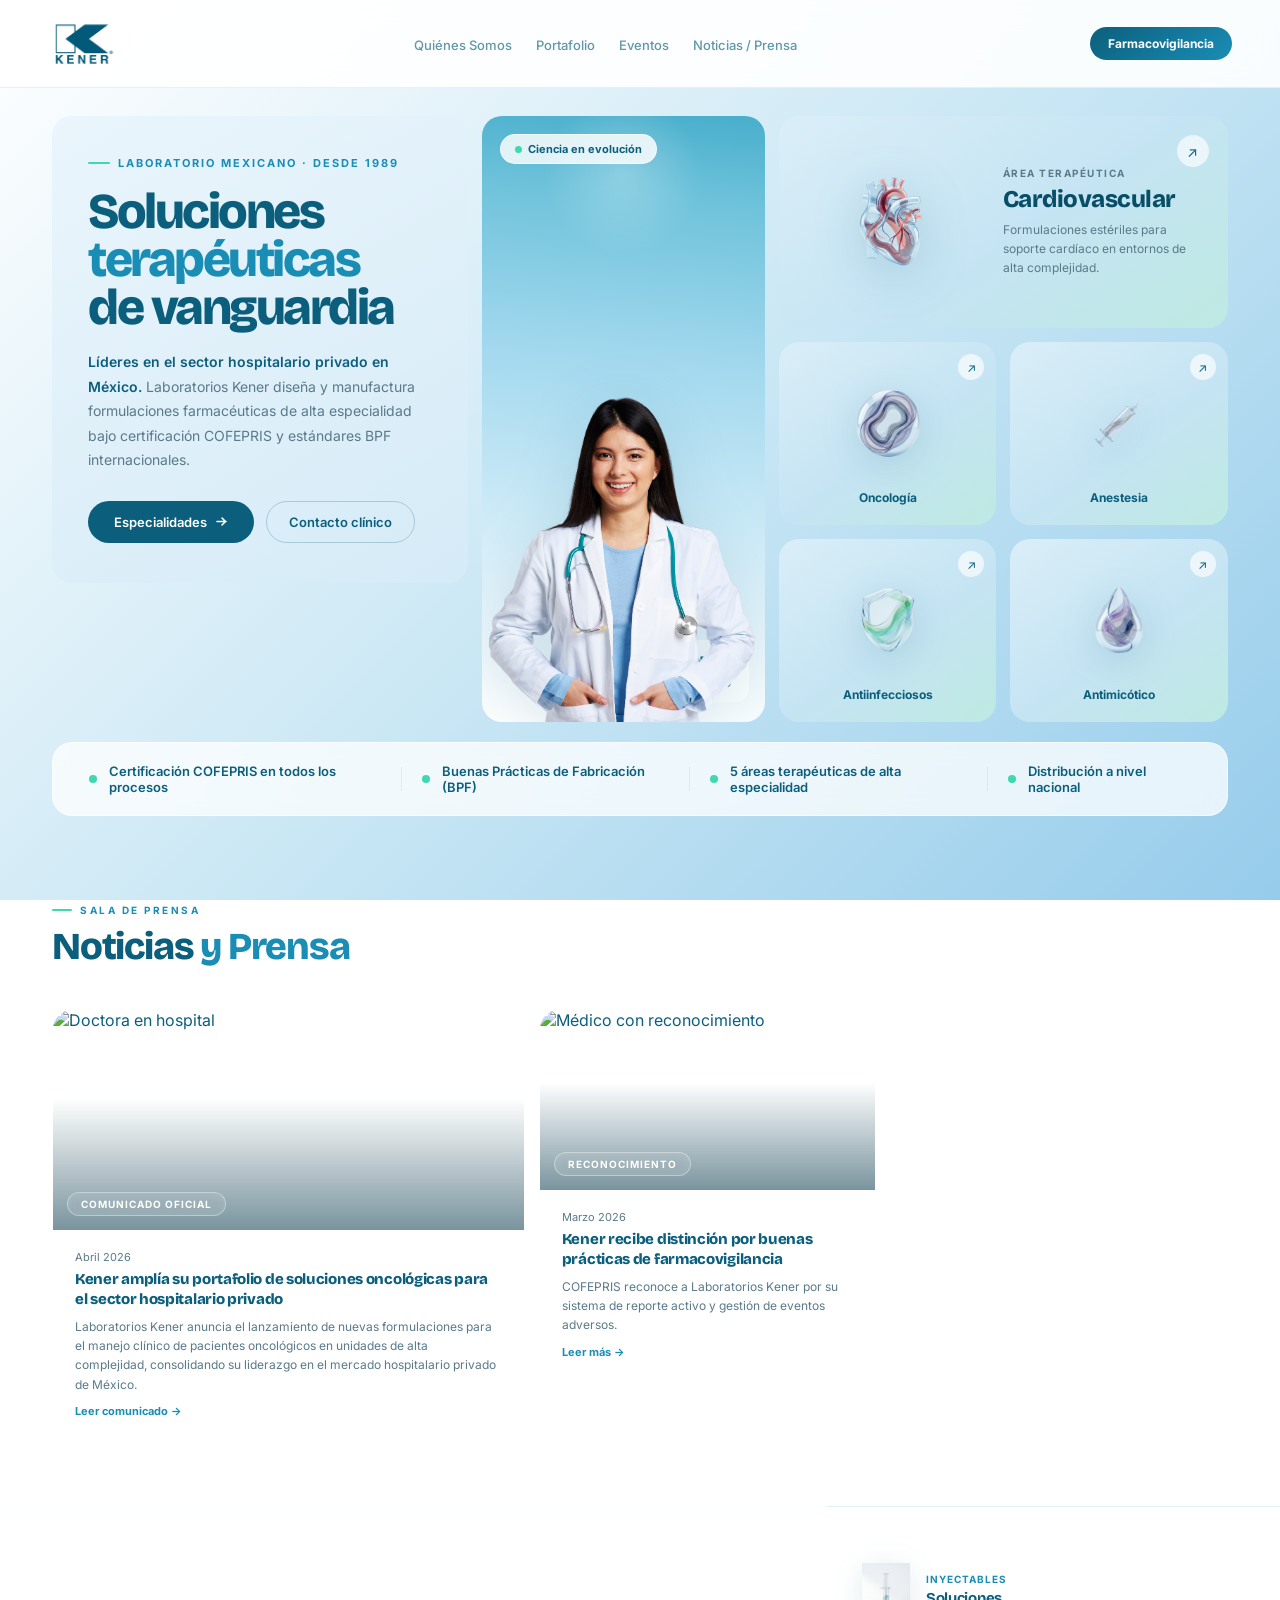
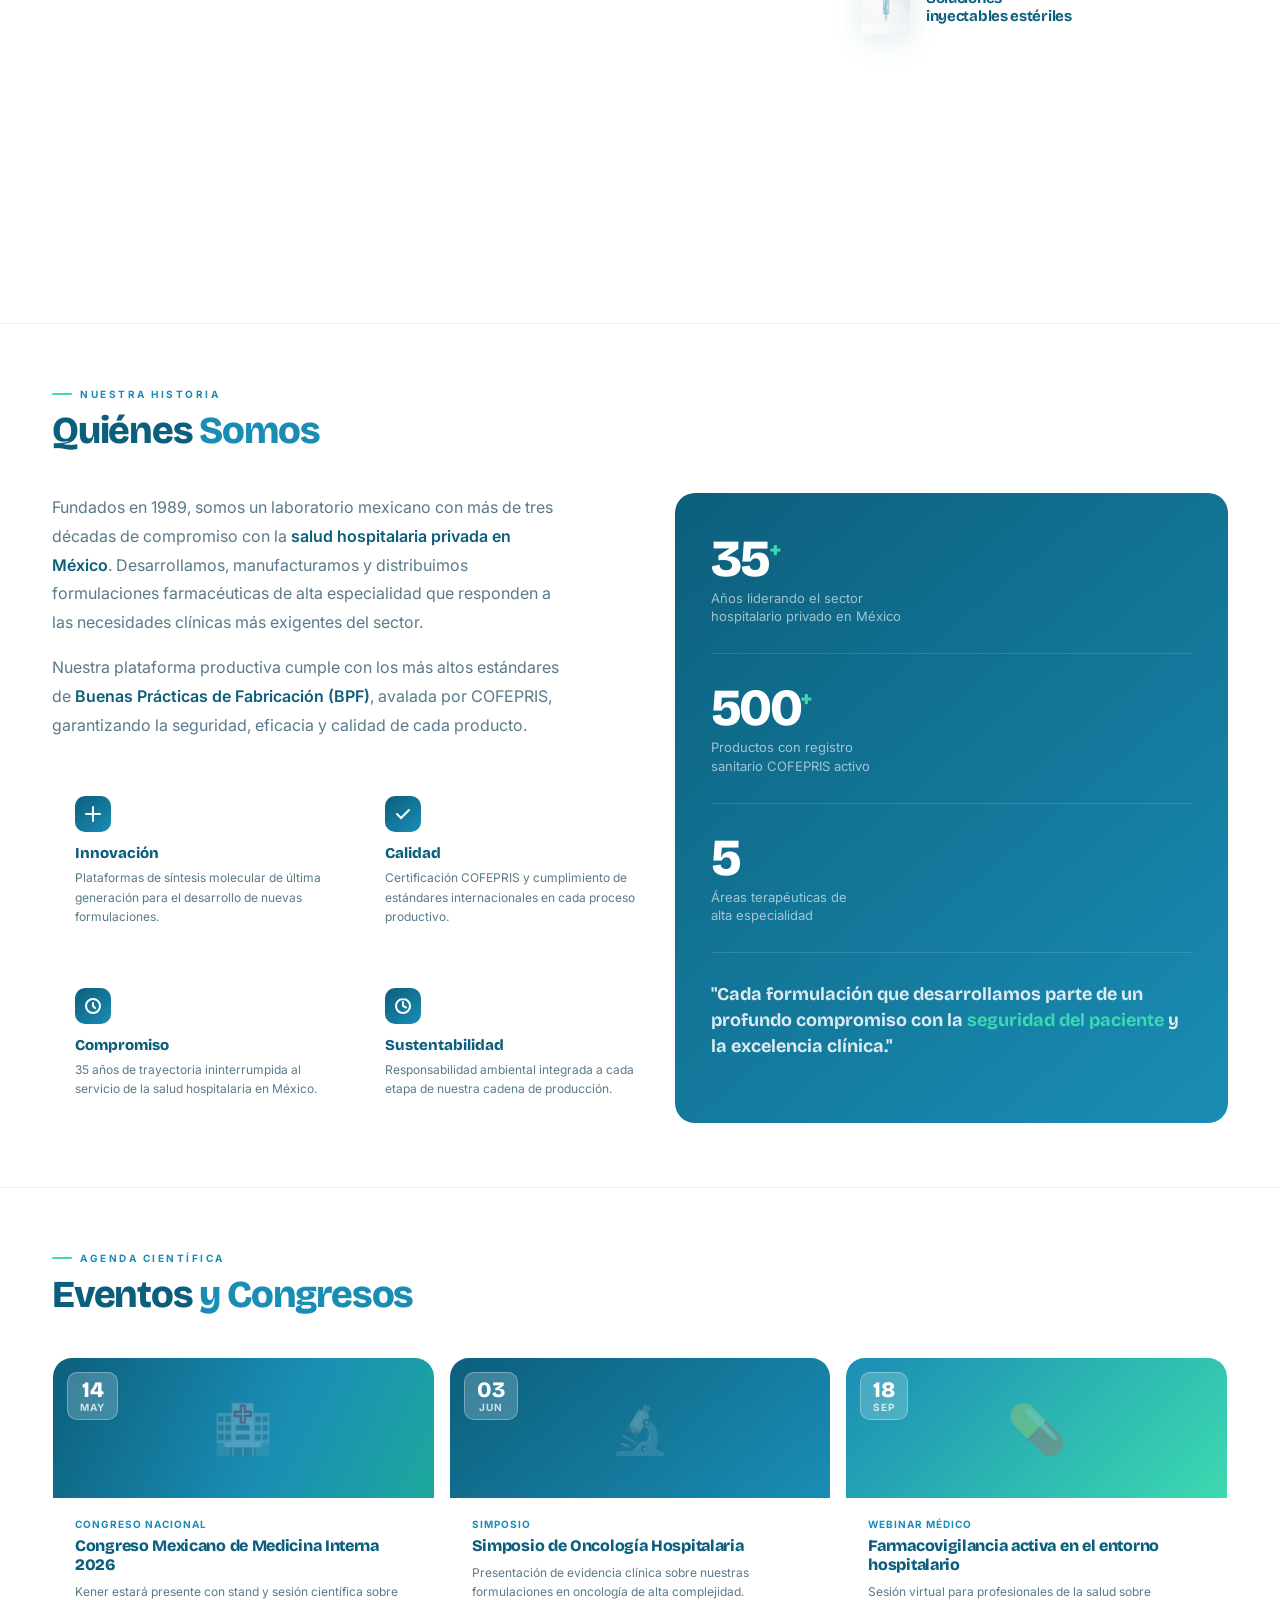
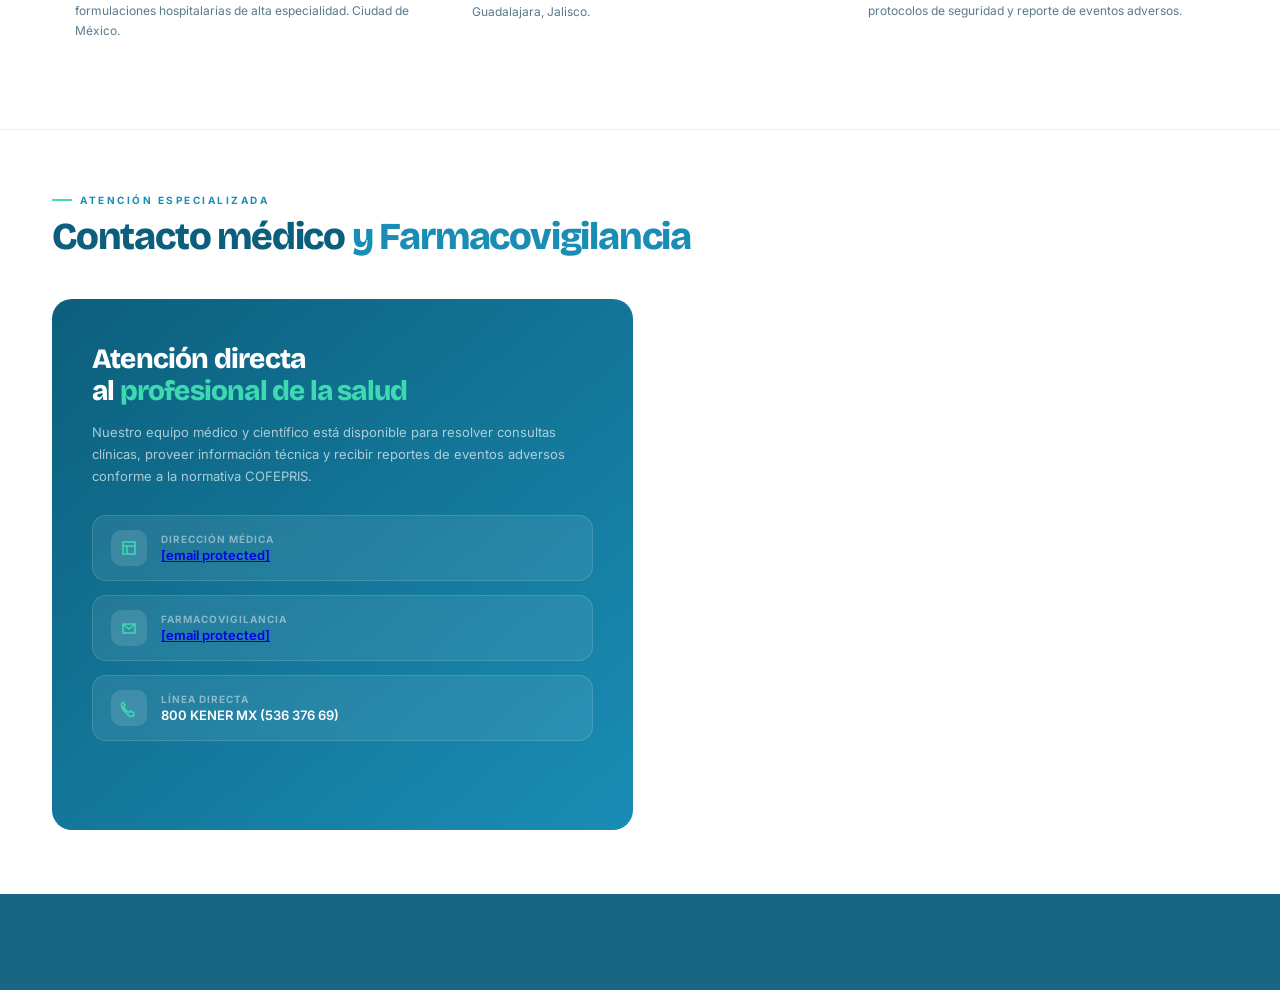
==== index.html @ 3904afed "Estructura inicial: prototipo y sistema de diseño organizado" ====
<!DOCTYPE html>
<html lang="es">
<head>
  <meta charset="UTF-8"/>
  <meta name="viewport" content="width=device-width, initial-scale=1.0"/>
  <link rel="icon" type="image/jpeg" href="img/favicon.jpg"/>
  <title>Laboratorios Kener — Ciencia en evolución</title>
  <style>
    @font-face {
      font-family: 'Bricolage';
      src: url('fonts/BricolageGrotesque-VariableFont.ttf') format('truetype');
      font-weight: 100 900;
    }
    @font-face {
      font-family: 'Inter';
      src: url('fonts/Inter-VariableFont.ttf') format('truetype');
      font-weight: 100 900;
    }

    *, *::before, *::after { box-sizing: border-box; margin: 0; padding: 0; }

    :root {
      --teal:     #0C5F7C;
      --teal-d:   #094E67;
      --teal-mid: #1A8DB5;
      --sky:      #74C7E5;
      --mint:     #3DD9B0;
      --white:    #FFFFFF;
      --gray:     #5A7A8A;
      --border:   rgba(116,199,229,0.22);
      --r:        20px;

      --grad-page:     linear-gradient(135deg, #FFFFFF 0%, #CCE8F5 50%, #96CCEB 100%);
      --grad-sky-cell: linear-gradient(185deg, #48AECB 0%, #6DC2DA 14%, #A2D8EE 40%, #CAE9F6 65%, #EBF7FC 84%, #FFFFFF 100%);
      --grad-text:     linear-gradient(150deg, #EAF5FC 0%, #D5EBF7 100%);
      --grad-teal:     linear-gradient(140deg, #0C5F7C 0%, #1A8DB5 100%);
      --grad-mint:     linear-gradient(140deg, #3DD9B0 0%, #27C8A0 100%);
      --grad-card:     linear-gradient(145deg, #DAEEF8 0%, #C5E4F3 55%, #BEE9E2 100%);
      --grad-wide:     linear-gradient(115deg, #0C5F7C 0%, #1A8DB5 58%, #1DA89D 100%);
      --grad-showcase: linear-gradient(145deg, #C8E6F4 0%, #B2DAF0 40%, #B4ECE3 100%);
    }

    html { scroll-behavior: smooth; }

    body {
      font-family: 'Inter', system-ui, sans-serif;
      background: var(--grad-page);
      background-attachment: fixed;
      color: var(--teal);
      min-height: 100vh;
    }

    /* ══════════════════════════════
       NAV
    ══════════════════════════════ */
    nav {
      position: sticky; top: 0; z-index: 99;
      display: flex; align-items: center; justify-content: space-between;
      padding: 0 48px; height: 88px;
      background: rgba(255,255,255,0.9);
      backdrop-filter: blur(14px);
      border-bottom: 1px solid var(--border);
      gap: 24px;
    }

    .logo-img { height: 72px; object-fit: contain; flex-shrink: 0; }

    .nav-links { display: flex; gap: 24px; list-style: none; }
    .nav-links a {
      font-size: 13px; font-weight: 500;
      color: var(--teal); opacity: .65;
      text-decoration: none; white-space: nowrap;
      transition: opacity .2s;
    }
    .nav-links a:hover { opacity: 1; }

    .nav-pill {
      background: var(--grad-teal);
      color: var(--white);
      font-size: 12px; font-weight: 700;
      padding: 9px 18px; border-radius: 50px;
      text-decoration: none; white-space: nowrap;
      flex-shrink: 0; transition: filter .2s;
    }
    .nav-pill:hover { filter: brightness(1.1); }

    /* ══════════════════════════════
       HERO — 3 columnas
    ══════════════════════════════ */
    .hero-wrap {
      max-width: 1280px; margin: 0 auto;
      padding: 28px 52px 20px;
      display: grid;
      grid-template-columns: 1fr 0.68fr 1.08fr;
      gap: 14px;
      align-items: stretch;
    }

    .hero-left { display: flex; flex-direction: column; gap: 14px; }

    .cell-text {
      background: var(--grad-text);
      border-radius: var(--r); padding: 40px 36px;
    }

    .kicker {
      font-size: 11px; font-weight: 700;
      text-transform: uppercase; letter-spacing: 2px;
      color: var(--teal-mid); margin-bottom: 18px;
      display: flex; align-items: center; gap: 8px;
    }
    .kicker::before {
      content: ''; width: 22px; height: 2px;
      background: var(--mint); border-radius: 1px;
    }

    .big-h {
      font-family: 'Bricolage', sans-serif;
      font-size: 50px; font-weight: 900;
      line-height: .96; letter-spacing: -2.5px;
      color: var(--teal); margin-bottom: 18px;
    }
    .big-h em { font-style: normal; color: var(--teal-mid); }

    .body-txt {
      font-size: 14px; line-height: 1.75; color: var(--gray);
      max-width: 360px; margin-bottom: 28px;
    }
    .body-txt strong { color: var(--teal); font-weight: 600; }

    .btn-row { display: flex; align-items: center; gap: 12px; }

    .btn-solid {
      background: var(--teal); color: var(--white);
      font-size: 13px; font-weight: 600;
      padding: 13px 26px; border-radius: 50px;
      text-decoration: none; display: inline-flex;
      align-items: center; gap: 8px; transition: background .2s;
    }
    .btn-solid:hover { background: var(--teal-mid); }
    .btn-solid svg { width: 13px; height: 13px; }

    .btn-outline {
      border: 1.5px solid rgba(12,95,124,.25);
      color: var(--teal); font-size: 13px; font-weight: 600;
      padding: 12px 22px; border-radius: 50px;
      text-decoration: none; transition: border-color .2s;
    }
    .btn-outline:hover { border-color: var(--teal-mid); }

    /* Doctora */
    .cell-doctora {
      border-radius: var(--r);
      background: var(--grad-sky-cell);
      display: flex; flex-direction: column;
      align-items: center; justify-content: flex-end;
      position: relative; overflow: hidden;
    }
    .cell-doctora::before {
      content: '';
      position: absolute; top: -20px; left: 50%; transform: translateX(-50%);
      width: 160px; height: 160px; border-radius: 50%;
      background: radial-gradient(circle, rgba(255,255,255,0.25) 0%, transparent 70%);
      pointer-events: none;
    }
    .doctora-badge {
      position: absolute; top: 18px; left: 18px;
      background: rgba(255,255,255,0.82); backdrop-filter: blur(10px);
      border: 1px solid rgba(255,255,255,0.7);
      border-radius: 50px; padding: 7px 14px;
      font-size: 11px; font-weight: 700; color: var(--teal);
      display: flex; align-items: center; gap: 6px;
    }
    .doctora-badge::before {
      content: ''; width: 7px; height: 7px;
      background: var(--mint); border-radius: 50%; flex-shrink: 0;
    }
    .doctora-stat {
      position: absolute; bottom: 20px; right: 16px;
      background: rgba(255,255,255,0.82); backdrop-filter: blur(10px);
      border: 1px solid rgba(255,255,255,0.7);
      border-radius: 14px; padding: 12px 16px; text-align: right;
    }
    .doctora-stat-num {
      font-family: 'Bricolage', sans-serif;
      font-size: 22px; font-weight: 900;
      letter-spacing: -1px; color: var(--teal); line-height: 1;
    }
    .doctora-stat-lbl {
      font-size: 9px; font-weight: 600;
      text-transform: uppercase; letter-spacing: .8px;
      color: var(--gray); margin-top: 3px;
    }
    .doctora-img {
      width: 100%; height: 95%;
      object-fit: contain; object-position: bottom center;
      position: relative; z-index: 1;
      filter: drop-shadow(0 10px 30px rgba(12,95,124,0.14));
    }

    /* Especialidades */
    .hero-right {
      display: grid; grid-template-columns: 1fr 1fr;
      gap: 14px; align-content: stretch;
    }
    .esp-hero-card {
      background: var(--grad-card);
      border-radius: var(--r); padding: 26px 20px 20px;
      display: flex; flex-direction: column; align-items: center;
      gap: 12px; cursor: pointer; position: relative; overflow: hidden;
      transition: transform .25s, box-shadow .25s;
    }
    .esp-hero-card:hover {
      transform: translateY(-4px);
      box-shadow: 0 18px 40px rgba(12,95,124,.14);
    }
    .esp-hero-card.wide {
      grid-column: 1 / 3; flex-direction: row; align-items: center;
      padding: 26px 28px; background: var(--grad-card);
    }
    .esp-img-sm {
      width: 110px; height: 110px; object-fit: contain;
      filter: drop-shadow(0 8px 18px rgba(12,95,124,.15));
    }
    .esp-img-lg {
      height: 160px; object-fit: contain;
      filter: drop-shadow(0 10px 24px rgba(12,95,124,.18)); flex-shrink: 0;
    }
    .esp-name { font-size: 12px; font-weight: 700; color: var(--teal); text-align: center; }
    .esp-wide-info { flex: 1; padding-left: 24px; }
    .esp-wide-tag {
      font-size: 10px; font-weight: 700; text-transform: uppercase;
      letter-spacing: 1.5px; color: var(--gray); margin-bottom: 6px;
    }
    .esp-wide-name {
      font-family: 'Bricolage', sans-serif;
      font-size: 24px; font-weight: 800;
      color: var(--teal-d); letter-spacing: -.5px; margin-bottom: 7px;
    }
    .esp-wide-desc {
      font-size: 12px; line-height: 1.6;
      color: var(--gray); max-width: 220px;
    }
    .esp-arrow-btn {
      width: 34px; height: 34px; border-radius: 50%;
      background: rgba(255,255,255,.65); border: 1px solid rgba(116,199,229,.35);
      display: flex; align-items: center; justify-content: center;
      position: absolute; top: 18px; right: 18px;
      font-size: 14px; color: var(--teal); cursor: pointer; transition: background .2s;
    }
    .esp-arrow-btn:hover { background: var(--mint); color: var(--teal-d); border-color: transparent; }
    .esp-arrow-sm {
      position: absolute; top: 12px; right: 12px;
      width: 26px; height: 26px; border-radius: 50%;
      background: rgba(255,255,255,.65);
      display: flex; align-items: center; justify-content: center;
      font-size: 12px; color: var(--teal); transition: background .2s;
    }
    .esp-hero-card:hover .esp-arrow-sm { background: var(--mint); color: var(--teal-d); }

    /* ══════════════════════════════
       BARRA COFEPRIS
    ══════════════════════════════ */
    .cert-bar { max-width: 1280px; margin: 0 auto; padding: 0 52px 24px; }
    .cert-inner {
      background: rgba(255,255,255,0.75); backdrop-filter: blur(10px);
      border: 1px solid rgba(255,255,255,0.6);
      border-radius: var(--r);
      display: flex; align-items: center; justify-content: space-between;
      padding: 20px 36px; gap: 20px;
    }
    .cert-item { display: flex; align-items: center; gap: 12px; }
    .cert-dot { width: 8px; height: 8px; border-radius: 50%; background: var(--mint); flex-shrink: 0; }
    .cert-text { font-size: 13px; font-weight: 600; color: var(--teal); }
    .cert-div { width: 1px; height: 24px; background: var(--border); }

    /* ══════════════════════════════
       SHOWCASE PRODUCTOS (Portafolio)
    ══════════════════════════════ */
    .showcase {
      max-width: 1280px; margin: 0 auto;
      padding: 8px 52px 56px;
      display: grid; grid-template-columns: 2fr 1fr; gap: 14px;
    }
    .show-main {
      background: rgba(255,255,255,0.85);
      backdrop-filter: blur(8px);
      border: 1px solid rgba(255,255,255,0.7);
      border-radius: var(--r); padding: 40px;
      display: flex; align-items: center; gap: 40px;
    }
    .show-main img {
      height: 200px; object-fit: contain;
      filter: drop-shadow(0 16px 36px rgba(12,95,124,.18)); flex-shrink: 0;
    }
    .show-main-text h3 {
      font-family: 'Bricolage', sans-serif;
      font-size: 28px; font-weight: 800;
      letter-spacing: -.8px; color: var(--teal); margin-bottom: 10px;
    }
    .show-main-text p {
      font-size: 13px; line-height: 1.65; color: var(--gray);
      margin-bottom: 20px; max-width: 280px;
    }
    .show-tag {
      display: inline-block; background: rgba(12,95,124,.1);
      color: var(--teal); font-size: 10px; font-weight: 700;
      letter-spacing: 1px; text-transform: uppercase;
      padding: 5px 12px; border-radius: 50px; margin-bottom: 10px;
    }
    .show-side { display: flex; flex-direction: column; gap: 14px; }
    .show-mini {
      flex: 1; background: rgba(255,255,255,0.72); backdrop-filter: blur(8px);
      border: 1px solid rgba(255,255,255,0.6); border-radius: var(--r);
      padding: 24px 20px; display: flex; align-items: center; gap: 16px;
      transition: background .2s;
    }
    .show-mini:hover { background: rgba(255,255,255,0.9); }
    .show-mini img {
      height: 72px; object-fit: contain;
      filter: drop-shadow(0 6px 14px rgba(12,95,124,.12)); flex-shrink: 0;
    }
    .show-mini-cat {
      font-size: 10px; font-weight: 700; text-transform: uppercase;
      letter-spacing: 1px; color: var(--teal-mid); margin-bottom: 4px;
    }
    .show-mini-name {
      font-family: 'Bricolage', sans-serif;
      font-size: 15px; font-weight: 700; color: var(--teal); letter-spacing: -.3px;
    }

    /* ══════════════════════════════
       UTILIDADES DE SECCIÓN
    ══════════════════════════════ */
    .sec-wrap {
      max-width: 1280px; margin: 0 auto;
      padding: 64px 52px;
    }
    .sec-wrap + .sec-wrap { padding-top: 0; }

    .sec-eyebrow {
      font-size: 10px; font-weight: 700; text-transform: uppercase;
      letter-spacing: 2.5px; color: var(--teal-mid);
      display: flex; align-items: center; gap: 8px; margin-bottom: 8px;
    }
    .sec-eyebrow::before {
      content: ''; width: 20px; height: 2px;
      background: var(--mint); border-radius: 1px;
    }
    .sec-title {
      font-family: 'Bricolage', sans-serif;
      font-size: 38px; font-weight: 800;
      letter-spacing: -1.2px; color: var(--teal); margin-bottom: 40px;
    }
    .sec-title span { color: var(--teal-mid); }

    .divider {
      border: none; border-top: 1px solid var(--border);
      max-width: 1280px; margin: 0 auto 0;
    }

    /* ══════════════════════════════
       QUIÉNES SOMOS
    ══════════════════════════════ */
    .qs-grid {
      display: grid; grid-template-columns: 1.1fr 1fr; gap: 14px;
      align-items: stretch;
    }
    .qs-left {}
    .qs-lead {
      font-size: 16px; line-height: 1.8; color: var(--gray);
      max-width: 520px; margin-bottom: 32px;
    }
    .qs-lead strong { color: var(--teal); font-weight: 600; }

    .qs-pillars {
      display: grid; grid-template-columns: 1fr 1fr; gap: 12px;
    }
    .qs-pillar {
      background: rgba(255,255,255,0.72); backdrop-filter: blur(8px);
      border: 1px solid rgba(255,255,255,0.6);
      border-radius: var(--r); padding: 24px 22px;
      transition: background .2s;
    }
    .qs-pillar:hover { background: rgba(255,255,255,0.92); }
    .qs-pillar-icon {
      width: 36px; height: 36px; border-radius: 10px;
      background: var(--grad-teal);
      display: flex; align-items: center; justify-content: center;
      margin-bottom: 12px;
    }
    .qs-pillar-icon svg { width: 18px; height: 18px; color: white; }
    .qs-pillar h4 {
      font-family: 'Bricolage', sans-serif;
      font-size: 15px; font-weight: 800; color: var(--teal); margin-bottom: 6px;
    }
    .qs-pillar p { font-size: 12px; line-height: 1.6; color: var(--gray); }

    .qs-right {
      background: var(--grad-teal); border-radius: var(--r);
      padding: 40px 36px;
      display: flex; flex-direction: column; gap: 28px;
    }
    .qs-stat-row { display: flex; flex-direction: column; gap: 4px; }
    .qs-stat-num {
      font-family: 'Bricolage', sans-serif;
      font-size: 52px; font-weight: 900;
      letter-spacing: -2.5px; color: #FFFFFF; line-height: 1;
    }
    .qs-stat-num sup { font-size: 24px; color: var(--mint); }
    .qs-stat-lbl { font-size: 13px; color: rgba(255,255,255,.6); line-height: 1.4; }
    .qs-divider { border: none; border-top: 1px solid rgba(255,255,255,.12); }
    .qs-quote {
      font-family: 'Bricolage', sans-serif;
      font-size: 18px; font-weight: 700; line-height: 1.45;
      color: rgba(255,255,255,.85);
    }
    .qs-quote em { font-style: normal; color: var(--mint); }

    /* ══════════════════════════════
       EVENTOS
    ══════════════════════════════ */
    .eventos-grid {
      display: grid; grid-template-columns: repeat(3, 1fr); gap: 14px;
    }
    .evento-card {
      background: rgba(255,255,255,0.75); backdrop-filter: blur(10px);
      border: 1px solid rgba(255,255,255,0.6); border-radius: var(--r);
      overflow: hidden; cursor: pointer; transition: transform .25s, box-shadow .25s;
    }
    .evento-card:hover {
      transform: translateY(-4px); box-shadow: 0 16px 36px rgba(12,95,124,.12);
    }
    .evento-img {
      height: 140px;
      display: flex; align-items: center; justify-content: center;
      position: relative; overflow: hidden;
    }
    .evento-card:nth-child(1) .evento-img { background: var(--grad-wide); }
    .evento-card:nth-child(2) .evento-img { background: var(--grad-teal); }
    .evento-card:nth-child(3) .evento-img { background: linear-gradient(135deg, #1A8DB5 0%, #3DD9B0 100%); }
    .evento-img-icon {
      font-size: 48px; opacity: .25;
    }
    .evento-date {
      position: absolute; top: 14px; left: 14px;
      background: rgba(255,255,255,0.2); backdrop-filter: blur(8px);
      border: 1px solid rgba(255,255,255,.3);
      border-radius: 10px; padding: 6px 12px; text-align: center;
    }
    .evento-date-d {
      font-family: 'Bricolage', sans-serif;
      font-size: 22px; font-weight: 900; color: #FFFFFF; line-height: 1;
    }
    .evento-date-m {
      font-size: 10px; font-weight: 700; text-transform: uppercase;
      letter-spacing: 1px; color: rgba(255,255,255,.75);
    }
    .evento-body { padding: 20px 22px 24px; }
    .evento-tag {
      font-size: 10px; font-weight: 700; text-transform: uppercase;
      letter-spacing: 1px; color: var(--teal-mid); margin-bottom: 6px;
    }
    .evento-title {
      font-family: 'Bricolage', sans-serif;
      font-size: 16px; font-weight: 800; color: var(--teal);
      letter-spacing: -.3px; margin-bottom: 8px;
    }
    .evento-desc { font-size: 12px; line-height: 1.6; color: var(--gray); }

    /* ══════════════════════════════
       NOTICIAS / PRENSA
    ══════════════════════════════ */
    .noticias-grid {
      display: grid; grid-template-columns: 1.4fr 1fr 1fr; gap: 14px;
    }
    .noticia-card {
      background: rgba(255,255,255,0.75); backdrop-filter: blur(10px);
      border: 1px solid rgba(255,255,255,0.6); border-radius: var(--r);
      overflow: hidden; cursor: pointer; transition: transform .25s, box-shadow .25s;
    }
    .noticia-card:hover {
      transform: translateY(-4px); box-shadow: 0 16px 36px rgba(12,95,124,.12);
    }
    .noticia-card.featured { grid-row: span 1; }
    .noticia-img {
      height: 180px; position: relative; overflow: hidden;
      display: flex; align-items: flex-end; padding: 14px;
    }
    .noticia-card:nth-child(1) .noticia-img { height: 220px; }
    .noticia-img img {
      position: absolute; inset: 0;
      width: 100%; height: 100%; object-fit: cover;
      transition: transform .4s ease;
    }
    .noticia-card:hover .noticia-img img { transform: scale(1.04); }
    /* overlay oscuro para legibilidad del chip */
    .noticia-img::after {
      content: '';
      position: absolute; inset: 0;
      background: linear-gradient(to top, rgba(12,60,78,0.55) 0%, transparent 60%);
    }
    .noticia-chip {
      position: relative; z-index: 1;
      background: rgba(255,255,255,.18); backdrop-filter: blur(6px);
      border: 1px solid rgba(255,255,255,.35); border-radius: 50px;
      padding: 5px 13px; font-size: 10px; font-weight: 700;
      text-transform: uppercase; letter-spacing: 1px; color: #FFFFFF;
    }
    .noticia-body { padding: 20px 22px 22px; }
    .noticia-date { font-size: 11px; color: var(--gray); margin-bottom: 6px; }
    .noticia-title {
      font-family: 'Bricolage', sans-serif;
      font-size: 15px; font-weight: 800; color: var(--teal);
      letter-spacing: -.3px; margin-bottom: 8px; line-height: 1.3;
    }
    .noticia-desc { font-size: 12px; line-height: 1.6; color: var(--gray); }
    .noticia-link {
      display: inline-flex; align-items: center; gap: 4px;
      font-size: 11px; font-weight: 700; color: var(--teal-mid);
      text-decoration: none; margin-top: 10px;
    }

    /* ══════════════════════════════
       CONTACTO MÉDICO Y FARMACOVIGILANCIA
    ══════════════════════════════ */
    .contacto-grid {
      display: grid; grid-template-columns: 1fr 1fr; gap: 14px;
    }
    .contacto-info {
      background: var(--grad-teal); border-radius: var(--r); padding: 44px 40px;
      display: flex; flex-direction: column; gap: 28px;
    }
    .contacto-info h3 {
      font-family: 'Bricolage', sans-serif;
      font-size: 28px; font-weight: 800; line-height: 1.15;
      color: #FFFFFF; letter-spacing: -.8px;
    }
    .contacto-info h3 em { font-style: normal; color: var(--mint); }
    .contacto-info p { font-size: 13px; line-height: 1.7; color: rgba(255,255,255,.65); }

    .contacto-data { display: flex; flex-direction: column; gap: 14px; }
    .contacto-item {
      display: flex; align-items: center; gap: 14px;
      background: rgba(255,255,255,.08); border: 1px solid rgba(255,255,255,.12);
      border-radius: 14px; padding: 14px 18px;
    }
    .contacto-item-icon {
      width: 36px; height: 36px; flex-shrink: 0;
      border-radius: 10px; background: rgba(255,255,255,.12);
      display: flex; align-items: center; justify-content: center;
    }
    .contacto-item-icon svg { width: 18px; height: 18px; color: var(--mint); }
    .contacto-item-label { font-size: 10px; font-weight: 700; text-transform: uppercase; letter-spacing: 1px; color: rgba(255,255,255,.45); }
    .contacto-item-value { font-size: 13px; font-weight: 600; color: #FFFFFF; margin-top: 2px; }

    .contacto-form {
      background: rgba(255,255,255,0.8); backdrop-filter: blur(12px);
      border: 1px solid rgba(255,255,255,0.7); border-radius: var(--r);
      padding: 40px;
    }
    .contacto-form h4 {
      font-family: 'Bricolage', sans-serif;
      font-size: 20px; font-weight: 800; color: var(--teal);
      letter-spacing: -.5px; margin-bottom: 6px;
    }
    .contacto-form p { font-size: 13px; color: var(--gray); margin-bottom: 24px; }

    .form-row { display: grid; grid-template-columns: 1fr 1fr; gap: 12px; margin-bottom: 12px; }
    .form-group { display: flex; flex-direction: column; gap: 5px; }
    .form-group.full { grid-column: 1 / 3; }
    .form-label { font-size: 11px; font-weight: 700; color: var(--teal); text-transform: uppercase; letter-spacing: .8px; }
    .form-input, .form-select, .form-textarea {
      background: rgba(255,255,255,0.9); border: 1.5px solid var(--border);
      border-radius: 10px; padding: 10px 14px;
      font-family: 'Inter', sans-serif; font-size: 13px; color: var(--teal);
      outline: none; transition: border-color .2s;
      width: 100%;
    }
    .form-input:focus, .form-select:focus, .form-textarea:focus {
      border-color: var(--teal-mid);
    }
    .form-textarea { min-height: 90px; resize: vertical; }
    .form-select { appearance: none; cursor: pointer; }

    .farma-badge {
      display: inline-flex; align-items: center; gap: 7px;
      background: rgba(61,217,176,.12); border: 1px solid rgba(61,217,176,.3);
      border-radius: 50px; padding: 6px 14px;
      font-size: 11px; font-weight: 700; color: var(--teal);
      margin-bottom: 16px; width: fit-content;
    }
    .farma-badge::before { content: '●'; font-size: 8px; color: var(--mint); }

    .btn-submit {
      width: 100%; background: var(--grad-teal); color: var(--white);
      font-family: 'Inter', sans-serif; font-size: 13px; font-weight: 700;
      padding: 14px 24px; border-radius: 50px; border: none;
      cursor: pointer; margin-top: 16px; transition: filter .2s;
    }
    .btn-submit:hover { filter: brightness(1.1); }

    /* ══════════════════════════════
       FOOTER
    ══════════════════════════════ */
    footer {
      background: rgba(12,95,124,0.95); backdrop-filter: blur(10px);
      padding: 32px 52px;
      display: flex; align-items: center; justify-content: space-between;
      gap: 24px;
    }
    .ft-logo { height: 32px; object-fit: contain; }
    .ft-copy { font-size: 12px; color: rgba(255,255,255,.45); }
    .ft-links { display: flex; gap: 24px; }
    .ft-links a {
      font-size: 12px; color: rgba(255,255,255,.55);
      text-decoration: none; transition: color .2s;
    }
    .ft-links a:hover { color: #FFFFFF; }

    /* ══════════════════════════════
       HAMBURGER
    ══════════════════════════════ */
    .nav-toggle {
      display: none;
      flex-direction: column; justify-content: center; gap: 5px;
      width: 40px; height: 40px; border: none; background: none;
      cursor: pointer; flex-shrink: 0; padding: 4px;
    }
    .nav-toggle span {
      display: block; height: 2px; border-radius: 2px;
      background: var(--teal); transition: all .25s;
    }
    .nav-toggle.open span:nth-child(1) { transform: translateY(7px) rotate(45deg); }
    .nav-toggle.open span:nth-child(2) { opacity: 0; }
    .nav-toggle.open span:nth-child(3) { transform: translateY(-7px) rotate(-45deg); }

    /* ══════════════════════════════
       1100px — TABLET LANDSCAPE
    ══════════════════════════════ */
    @media (max-width: 1100px) {
      nav { padding: 0 32px; gap: 16px; }
      .nav-links { gap: 16px; }
      .nav-links a { font-size: 12px; }
      .nav-pill { font-size: 11px; padding: 8px 14px; }

      /* Hero: ocultar doctora, 2 columnas */
      .hero-wrap {
        grid-template-columns: 1fr 1.1fr;
        padding: 24px 32px 16px;
      }
      .cell-doctora { display: none; }

      .big-h { font-size: 42px; letter-spacing: -2px; }

      .cert-bar { padding: 0 32px 20px; }
      .cert-inner { flex-wrap: wrap; gap: 14px; padding: 16px 24px; }
      .cert-div { display: none; }

      .sec-wrap { padding: 48px 32px; }
      .showcase { padding: 8px 32px 48px; }

      .qs-grid { grid-template-columns: 1fr 0.85fr; }
      .noticias-grid { grid-template-columns: 1fr 1fr; }
      .noticia-card.featured { grid-column: 1 / 3; }

      .contacto-info h3 { font-size: 24px; }
      footer { padding: 28px 32px; }
    }

    /* ══════════════════════════════
       768px — TABLET / MÓVIL GRANDE
    ══════════════════════════════ */
    @media (max-width: 768px) {
      /* NAV hamburguesa */
      nav { padding: 0 20px; height: 72px; position: relative; }
      .logo-img { height: 52px; }
      .nav-links {
        display: none; flex-direction: column; gap: 0;
        position: absolute; top: 72px; left: 0; right: 0;
        background: rgba(255,255,255,0.97);
        backdrop-filter: blur(16px);
        border-bottom: 1px solid var(--border);
        padding: 8px 0; z-index: 200;
      }
      .nav-links.open { display: flex; }
      .nav-links li { width: 100%; }
      .nav-links a {
        display: block; padding: 14px 24px;
        font-size: 14px; font-weight: 600; opacity: 1;
        border-bottom: 1px solid var(--border);
      }
      .nav-links a:hover { background: rgba(12,95,124,.04); }
      .nav-toggle { display: flex; }
      .nav-pill { font-size: 11px; padding: 8px 12px; }

      /* Hero: columna única */
      .hero-wrap {
        grid-template-columns: 1fr;
        padding: 20px 20px 16px;
        gap: 12px;
      }
      .cell-doctora { display: none; }
      .big-h { font-size: 36px; letter-spacing: -1.5px; }
      .body-txt { max-width: 100%; }
      .btn-row { flex-wrap: wrap; }

      /* Especialidades hero */
      .hero-right { grid-template-columns: 1fr 1fr; }
      .esp-hero-card.wide { flex-direction: column; text-align: center; padding: 20px; }
      .esp-wide-info { padding-left: 0; padding-top: 12px; }
      .esp-wide-desc { max-width: 100%; }
      .esp-img-lg { height: 110px; }
      .esp-img-sm { width: 80px; height: 80px; }

      /* Barra COFEPRIS */
      .cert-bar { padding: 0 20px 16px; }
      .cert-inner { flex-direction: column; align-items: flex-start; gap: 10px; padding: 20px; }

      /* Secciones */
      .sec-wrap { padding: 40px 20px; }
      .sec-title { font-size: 28px; margin-bottom: 28px; }

      /* Showcase */
      .showcase { grid-template-columns: 1fr; padding: 8px 20px 40px; }
      .show-main { flex-direction: column; align-items: center; text-align: center; gap: 24px; padding: 28px; }
      .show-main img { height: 160px; }
      .show-main-text p { max-width: 100%; }
      .show-side { flex-direction: row; }
      .show-mini { flex: 1; flex-direction: column; text-align: center; padding: 16px 12px; gap: 10px; }
      .show-mini img { height: 56px; }

      /* Noticias */
      .noticias-grid { grid-template-columns: 1fr; }
      .noticia-card.featured { grid-column: auto; }

      /* Quiénes somos */
      .qs-grid { grid-template-columns: 1fr; }
      .qs-right { order: -1; padding: 28px 24px; }
      .qs-right { flex-direction: row; flex-wrap: wrap; gap: 20px; }
      .qs-stat-row { flex: 1; min-width: 120px; }
      .qs-stat-num { font-size: 36px; }
      .qs-divider { display: none; }
      .qs-quote { width: 100%; }
      .qs-pillars { grid-template-columns: 1fr 1fr; }
      .qs-lead { font-size: 14px; max-width: 100%; }

      /* Eventos */
      .eventos-grid { grid-template-columns: 1fr; }

      /* Contacto */
      .contacto-grid { grid-template-columns: 1fr; }
      .contacto-info { padding: 28px 24px; }
      .contacto-form { padding: 28px 24px; }
      .contacto-item-value { font-size: 11px; word-break: break-all; }
      .form-row { grid-template-columns: 1fr; }
      .form-group.full { grid-column: auto; }

      /* Footer */
      footer { flex-direction: column; align-items: flex-start; gap: 16px; padding: 28px 20px; }
      .ft-links { flex-wrap: wrap; gap: 16px; }
    }

    /* ══════════════════════════════
       480px — MÓVIL PEQUEÑO
    ══════════════════════════════ */
    @media (max-width: 480px) {
      .logo-img { height: 44px; }
      .nav-pill { display: none; } /* El link aparece en el menú hamburguesa */

      .big-h { font-size: 30px; letter-spacing: -1px; }
      .cell-text { padding: 28px 24px; }

      /* Especialidades: columna única en móvil muy pequeño */
      .hero-right { grid-template-columns: 1fr 1fr; gap: 10px; }
      .esp-hero-card { padding: 16px 12px 14px; }
      .esp-img-sm { width: 68px; height: 68px; }
      .esp-name { font-size: 11px; }
      .esp-hero-card.wide { gap: 8px; }
      .esp-img-lg { height: 90px; }
      .esp-wide-name { font-size: 18px; }
      .esp-wide-desc { display: none; }

      .sec-title { font-size: 24px; }

      .show-side { flex-direction: column; }
      .show-mini { flex-direction: row; text-align: left; gap: 14px; }
      .show-mini img { height: 52px; }

      .qs-pillars { grid-template-columns: 1fr; }
      .qs-right { flex-direction: column; }
      .qs-stat-num { font-size: 44px; }

      footer { gap: 12px; }
      .ft-copy { font-size: 11px; }
    }
  </style>
</head>
<body>

  <!-- ══ NAV ══ -->
  <nav>
    <img class="logo-img" src="img/logo.jpg" alt="Laboratorios Kener" />
    <ul class="nav-links">
      <li><a href="#quienes-somos">Quiénes Somos</a></li>
      <li><a href="#portafolio">Portafolio</a></li>
      <li><a href="#eventos">Eventos</a></li>
      <li><a href="#noticias">Noticias / Prensa</a></li>
    </ul>
    <a href="#contacto-medico" class="nav-pill">Farmacovigilancia</a>
    <button class="nav-toggle" id="navToggle" aria-label="Menú">
      <span></span><span></span><span></span>
    </button>
  </nav>

  <!-- ══ HERO ══ -->
  <div class="hero-wrap">

    <!-- Col 1: Texto -->
    <div class="hero-left">
      <div class="cell-text">
        <div class="kicker">Laboratorio Mexicano · Desde 1989</div>
        <h1 class="big-h">Soluciones<br/><em>terapéuticas</em><br/>de vanguardia</h1>
        <p class="body-txt">
          <strong>Líderes en el sector hospitalario privado en México.</strong>
          Laboratorios Kener diseña y manufactura formulaciones farmacéuticas de alta especialidad bajo certificación COFEPRIS y estándares BPF internacionales.
        </p>
        <div class="btn-row">
          <a href="#portafolio" class="btn-solid">
            Especialidades
            <svg viewBox="0 0 13 13" fill="none">
              <path d="M2 6.5h9M7 3l3.5 3.5L7 10" stroke="currentColor" stroke-width="1.6" stroke-linecap="round"/>
            </svg>
          </a>
          <a href="#contacto-medico" class="btn-outline">Contacto clínico</a>
        </div>
      </div>
    </div>

    <!-- Col 2: Doctora -->
    <div class="cell-doctora">
      <div class="doctora-badge">Ciencia en evolución</div>
      <img class="doctora-img" src="img/doctora.png" alt="Profesional Laboratorios Kener"/>
      <div class="doctora-stat">
        <div class="doctora-stat-num">COFEPRIS</div>
        <div class="doctora-stat-lbl">Certificado</div>
      </div>
    </div>

    <!-- Col 3: Especialidades -->
    <div class="hero-right">
      <div class="esp-hero-card wide">
        <span class="esp-arrow-btn">↗</span>
        <img class="esp-img-lg" src="img/cardiovascular.png" alt="Cardiovascular"/>
        <div class="esp-wide-info">
          <p class="esp-wide-tag">Área terapéutica</p>
          <h2 class="esp-wide-name">Cardiovascular</h2>
          <p class="esp-wide-desc">Formulaciones estériles para soporte cardíaco en entornos de alta complejidad.</p>
        </div>
      </div>
      <div class="esp-hero-card">
        <span class="esp-arrow-sm">↗</span>
        <img class="esp-img-sm" src="img/oncologia.png" alt="Oncología"/>
        <span class="esp-name">Oncología</span>
      </div>
      <div class="esp-hero-card">
        <span class="esp-arrow-sm">↗</span>
        <img class="esp-img-sm" src="img/anestesico.png" alt="Anestesia"/>
        <span class="esp-name">Anestesia</span>
      </div>
      <div class="esp-hero-card">
        <span class="esp-arrow-sm">↗</span>
        <img class="esp-img-sm" src="img/Antiinfecciosos.png" alt="Antiinfecciosos"/>
        <span class="esp-name">Antiinfecciosos</span>
      </div>
      <div class="esp-hero-card">
        <span class="esp-arrow-sm">↗</span>
        <img class="esp-img-sm" src="img/antimicotico.png" alt="Antimicótico"/>
        <span class="esp-name">Antimicótico</span>
      </div>
    </div>

  </div>

  <!-- ══ BARRA COFEPRIS ══ -->
  <div class="cert-bar">
    <div class="cert-inner">
      <div class="cert-item"><div class="cert-dot"></div><span class="cert-text">Certificación COFEPRIS en todos los procesos</span></div>
      <div class="cert-div"></div>
      <div class="cert-item"><div class="cert-dot"></div><span class="cert-text">Buenas Prácticas de Fabricación (BPF)</span></div>
      <div class="cert-div"></div>
      <div class="cert-item"><div class="cert-dot"></div><span class="cert-text">5 áreas terapéuticas de alta especialidad</span></div>
      <div class="cert-div"></div>
      <div class="cert-item"><div class="cert-dot"></div><span class="cert-text">Distribución a nivel nacional</span></div>
    </div>
  </div>

  <!-- ══ NOTICIAS / PRENSA ══ -->
  <section id="noticias" class="sec-wrap">
    <div class="sec-eyebrow">Sala de prensa</div>
    <h2 class="sec-title">Noticias <span>y Prensa</span></h2>
    <div class="noticias-grid">

      <div class="noticia-card featured">
        <div class="noticia-img">
          <img src="https://images.unsplash.com/photo-1584820927498-cfe5211fd8bf?auto=format&fit=crop&w=800&q=80" alt="Doctora en hospital" />
          <span class="noticia-chip">Comunicado oficial</span>
        </div>
        <div class="noticia-body">
          <p class="noticia-date">Abril 2026</p>
          <h3 class="noticia-title">Kener amplía su portafolio de soluciones oncológicas para el sector hospitalario privado</h3>
          <p class="noticia-desc">Laboratorios Kener anuncia el lanzamiento de nuevas formulaciones para el manejo clínico de pacientes oncológicos en unidades de alta complejidad, consolidando su liderazgo en el mercado hospitalario privado de México.</p>
          <a href="nota-prensa.html" class="noticia-link">Leer comunicado →</a>
        </div>
      </div>

      <div class="noticia-card">
        <div class="noticia-img">
          <img src="https://images.unsplash.com/photo-1559757148-5c350d0d3c56?auto=format&fit=crop&w=600&q=80" alt="Médico con reconocimiento" />
          <span class="noticia-chip">Reconocimiento</span>
        </div>
        <div class="noticia-body">
          <p class="noticia-date">Marzo 2026</p>
          <h3 class="noticia-title">Kener recibe distinción por buenas prácticas de farmacovigilancia</h3>
          <p class="noticia-desc">COFEPRIS reconoce a Laboratorios Kener por su sistema de reporte activo y gestión de eventos adversos.</p>
          <a href="#noticias" class="noticia-link">Leer más →</a>
        </div>
      </div>

      <div class="noticia-card">
        <div class="noticia-img">
          <img src="https://images.unsplash.com/photo-1576091160550-2173dba999ef?auto=format&fit=crop&w=600&q=80" alt="Investigación médica" />
          <span class="noticia-chip">Investigación</span>
        </div>
        <div class="noticia-body">
          <p class="noticia-date">Febrero 2026</p>
          <h3 class="noticia-title">Nuevos estudios de bioequivalencia respaldan formulaciones cardiovasculares</h3>
          <p class="noticia-desc">Resultados clínicos confirman la eficacia y seguridad de las formulaciones Kener para el manejo de patologías cardíacas.</p>
          <a href="#noticias" class="noticia-link">Leer más →</a>
        </div>
      </div>

    </div>
  </section>

  <hr class="divider"/>

  <!-- ══ PORTAFOLIO ══ -->
  <div id="portafolio" class="showcase">
    <div class="show-main">
      <img src="img/suero-a.png" alt="Suero IV"/>
      <div class="show-main-text">
        <p class="show-tag">Soluciones parenterales</p>
        <h3>Suero intravenoso<br/>de alta pureza</h3>
        <p>Formulaciones estériles para administración parenteral desarrolladas bajo estrictos controles microbiológicos y fisicoquímicos para uso hospitalario.</p>
        <a href="#contacto-medico" class="btn-solid" style="font-size:12px; padding:10px 20px">
          Solicitar información
          <svg width="12" height="12" viewBox="0 0 12 12" fill="none">
            <path d="M2 6h8M6 3l3 3-3 3" stroke="currentColor" stroke-width="1.5" stroke-linecap="round"/>
          </svg>
        </a>
      </div>
    </div>
    <div class="show-side">
      <div class="show-mini">
        <img src="img/jeringa.png" alt="Inyectable"/>
        <div>
          <p class="show-mini-cat">Inyectables</p>
          <p class="show-mini-name">Soluciones<br/>inyectables estériles</p>
        </div>
      </div>
      <div class="show-mini">
        <img src="img/adn.png" alt="Síntesis"/>
        <div>
          <p class="show-mini-cat">I+D</p>
          <p class="show-mini-name">Síntesis<br/>molecular BPF</p>
        </div>
      </div>
    </div>
  </div>

  <hr class="divider"/>

  <!-- ══ QUIÉNES SOMOS ══ -->
  <section id="quienes-somos" class="sec-wrap">
    <div class="sec-eyebrow">Nuestra historia</div>
    <h2 class="sec-title">Quiénes <span>Somos</span></h2>
    <div class="qs-grid">
      <div class="qs-left">
        <p class="qs-lead">
          Fundados en 1989, somos un laboratorio mexicano con más de tres décadas de compromiso con la <strong>salud hospitalaria privada en México</strong>. Desarrollamos, manufacturamos y distribuimos formulaciones farmacéuticas de alta especialidad que responden a las necesidades clínicas más exigentes del sector.
        </p>
        <p class="qs-lead" style="margin-top:-16px">
          Nuestra plataforma productiva cumple con los más altos estándares de <strong>Buenas Prácticas de Fabricación (BPF)</strong>, avalada por COFEPRIS, garantizando la seguridad, eficacia y calidad de cada producto.
        </p>
        <div class="qs-pillars">
          <div class="qs-pillar">
            <div class="qs-pillar-icon">
              <svg viewBox="0 0 18 18" fill="none"><path d="M9 2v14M2 9h14" stroke="currentColor" stroke-width="2" stroke-linecap="round"/></svg>
            </div>
            <h4>Innovación</h4>
            <p>Plataformas de síntesis molecular de última generación para el desarrollo de nuevas formulaciones.</p>
          </div>
          <div class="qs-pillar">
            <div class="qs-pillar-icon">
              <svg viewBox="0 0 18 18" fill="none"><path d="M3 9l4 4 8-8" stroke="currentColor" stroke-width="2" stroke-linecap="round"/></svg>
            </div>
            <h4>Calidad</h4>
            <p>Certificación COFEPRIS y cumplimiento de estándares internacionales en cada proceso productivo.</p>
          </div>
          <div class="qs-pillar">
            <div class="qs-pillar-icon">
              <svg viewBox="0 0 18 18" fill="none"><circle cx="9" cy="9" r="7" stroke="currentColor" stroke-width="2"/><path d="M9 6v3l2 2" stroke="currentColor" stroke-width="2" stroke-linecap="round"/></svg>
            </div>
            <h4>Compromiso</h4>
            <p>35 años de trayectoria ininterrumpida al servicio de la salud hospitalaria en México.</p>
          </div>
          <div class="qs-pillar">
            <div class="qs-pillar-icon">
              <svg viewBox="0 0 18 18" fill="none"><path d="M9 2C5.13 2 2 5.13 2 9s3.13 7 7 7 7-3.13 7-7-3.13-7-7-7zm0 3v4l3 1.5" stroke="currentColor" stroke-width="2" stroke-linecap="round"/></svg>
            </div>
            <h4>Sustentabilidad</h4>
            <p>Responsabilidad ambiental integrada a cada etapa de nuestra cadena de producción.</p>
          </div>
        </div>
      </div>
      <div class="qs-right">
        <div class="qs-stat-row">
          <div class="qs-stat-num">35<sup>+</sup></div>
          <div class="qs-stat-lbl">Años liderando el sector<br/>hospitalario privado en México</div>
        </div>
        <hr class="qs-divider"/>
        <div class="qs-stat-row">
          <div class="qs-stat-num">500<sup>+</sup></div>
          <div class="qs-stat-lbl">Productos con registro<br/>sanitario COFEPRIS activo</div>
        </div>
        <hr class="qs-divider"/>
        <div class="qs-stat-row">
          <div class="qs-stat-num">5</div>
          <div class="qs-stat-lbl">Áreas terapéuticas de<br/>alta especialidad</div>
        </div>
        <hr class="qs-divider"/>
        <p class="qs-quote">
          "Cada formulación que desarrollamos parte de un profundo compromiso con la <em>seguridad del paciente</em> y la excelencia clínica."
        </p>
      </div>
    </div>
  </section>

  <hr class="divider"/>

  <!-- ══ EVENTOS ══ -->
  <section id="eventos" class="sec-wrap">
    <div class="sec-eyebrow">Agenda científica</div>
    <h2 class="sec-title">Eventos <span>y Congresos</span></h2>
    <div class="eventos-grid">

      <div class="evento-card">
        <div class="evento-img">
          <span class="evento-img-icon">🏥</span>
          <div class="evento-date"><div class="evento-date-d">14</div><div class="evento-date-m">May</div></div>
        </div>
        <div class="evento-body">
          <p class="evento-tag">Congreso Nacional</p>
          <h3 class="evento-title">Congreso Mexicano de Medicina Interna 2026</h3>
          <p class="evento-desc">Kener estará presente con stand y sesión científica sobre formulaciones hospitalarias de alta especialidad. Ciudad de México.</p>
        </div>
      </div>

      <div class="evento-card">
        <div class="evento-img">
          <span class="evento-img-icon">🔬</span>
          <div class="evento-date"><div class="evento-date-d">03</div><div class="evento-date-m">Jun</div></div>
        </div>
        <div class="evento-body">
          <p class="evento-tag">Simposio</p>
          <h3 class="evento-title">Simposio de Oncología Hospitalaria</h3>
          <p class="evento-desc">Presentación de evidencia clínica sobre nuestras formulaciones en oncología de alta complejidad. Guadalajara, Jalisco.</p>
        </div>
      </div>

      <div class="evento-card">
        <div class="evento-img">
          <span class="evento-img-icon">💊</span>
          <div class="evento-date"><div class="evento-date-d">18</div><div class="evento-date-m">Sep</div></div>
        </div>
        <div class="evento-body">
          <p class="evento-tag">Webinar Médico</p>
          <h3 class="evento-title">Farmacovigilancia activa en el entorno hospitalario</h3>
          <p class="evento-desc">Sesión virtual para profesionales de la salud sobre protocolos de seguridad y reporte de eventos adversos.</p>
        </div>
      </div>

    </div>
  </section>

  <hr class="divider"/>

  <!-- ══ CONTACTO MÉDICO Y FARMACOVIGILANCIA ══ -->
  <section id="contacto-medico" class="sec-wrap">
    <div class="sec-eyebrow">Atención especializada</div>
    <h2 class="sec-title">Contacto médico <span>y Farmacovigilancia</span></h2>
    <div class="contacto-grid">

      <div class="contacto-info">
        <div>
          <h3>Atención directa<br/>al <em>profesional de la salud</em></h3>
          <p style="margin-top:14px">Nuestro equipo médico y científico está disponible para resolver consultas clínicas, proveer información técnica y recibir reportes de eventos adversos conforme a la normativa COFEPRIS.</p>
        </div>
        <div class="contacto-data">
          <div class="contacto-item">
            <div class="contacto-item-icon">
              <svg viewBox="0 0 18 18" fill="none"><path d="M3 3h12v12H3z" stroke="currentColor" stroke-width="1.6"/><path d="M3 7h12" stroke="currentColor" stroke-width="1.6"/><path d="M7 7v8" stroke="currentColor" stroke-width="1.6"/></svg>
            </div>
            <div>
              <div class="contacto-item-label">Dirección médica</div>
              <div class="contacto-item-value"><a href="/cdn-cgi/l/email-protection" class="__cf_email__" data-cfemail="a4c9c1c0cdc7cbe4c8c5c6cbd6c5d0cbd6cdcbd789cfc1cac1d68ac7cbc98ac9dc">[email&#160;protected]</a></div>
            </div>
          </div>
          <div class="contacto-item">
            <div class="contacto-item-icon">
              <svg viewBox="0 0 18 18" fill="none"><path d="M3 5l6 5 6-5M3 5h12v9H3V5z" stroke="currentColor" stroke-width="1.6" stroke-linecap="round" stroke-linejoin="round"/></svg>
            </div>
            <div>
              <div class="contacto-item-label">Farmacovigilancia</div>
              <div class="contacto-item-value"><a href="/cdn-cgi/l/email-protection" class="__cf_email__" data-cfemail="a8cec9dac5c9cbc7dec1cfc1c4c9c6cbc1c9e8c4c9cac7dac9dcc7dac1c7db85c3cdc6cdda86cbc7c586c5d0">[email&#160;protected]</a></div>
            </div>
          </div>
          <div class="contacto-item">
            <div class="contacto-item-icon">
              <svg viewBox="0 0 18 18" fill="none"><path d="M3.5 3.5c0 0 1 2 1.5 3L3.5 8c1 2 3.5 4.5 5.5 5.5l1.5-1.5c1 .5 3 1.5 3 1.5v3c0 .5-3 2-6-1S1 8 1.5 5c.5-2 2-1.5 2-1.5z" stroke="currentColor" stroke-width="1.6" stroke-linecap="round"/></svg>
            </div>
            <div>
              <div class="contacto-item-label">Línea directa</div>
              <div class="contacto-item-value">800 KENER MX (536 376 69)</div>
            </div>
          </div>
        </div>
      </div>

      <div class="contacto-form">
        <div class="farma-badge">Reporte de evento adverso / Consulta clínica</div>
        <h4>Envíe su consulta</h4>
        <p>Complete el formulario y nuestro equipo médico le responderá en un plazo máximo de 24 horas hábiles.</p>
        <div class="form-row">
          <div class="form-group">
            <label class="form-label">Nombre</label>
            <input class="form-input" type="text" placeholder="Dr. / Dra." />
          </div>
          <div class="form-group">
            <label class="form-label">Institución</label>
            <input class="form-input" type="text" placeholder="Hospital / Clínica" />
          </div>
          <div class="form-group">
            <label class="form-label">Especialidad</label>
            <input class="form-input" type="text" placeholder="Ej. Cardiología" />
          </div>
          <div class="form-group">
            <label class="form-label">Tipo de consulta</label>
            <select class="form-select">
              <option>Información de producto</option>
              <option>Reporte de evento adverso</option>
              <option>Solicitud de ficha técnica</option>
              <option>Consulta clínica</option>
            </select>
          </div>
          <div class="form-group full">
            <label class="form-label">Mensaje</label>
            <textarea class="form-textarea" placeholder="Describa su consulta o reporte…"></textarea>
          </div>
        </div>
        <button class="btn-submit">Enviar consulta</button>
      </div>

    </div>
  </section>

  <!-- ══ FOOTER ══ -->
  <footer>
    <img class="ft-logo" src="img/Logo-white.svg" alt="Kener"/>
    <span class="ft-copy">© 2026 Laboratorios Kener®. Todos los derechos reservados.</span>
    <div class="ft-links">
      <a href="#quienes-somos">Aviso de privacidad</a>
      <a href="#quienes-somos">Términos de uso</a>
      <a href="#contacto-medico">Farmacovigilancia</a>
    </div>
  </footer>

  <script data-cfasync="false" src="/cdn-cgi/scripts/5c5dd728/cloudflare-static/email-decode.min.js"></script><script>
    const toggle = document.getElementById('navToggle');
    const navLinks = document.querySelector('.nav-links');
    toggle.addEventListener('click', function () {
      this.classList.toggle('open');
      navLinks.classList.toggle('open');
    });
    // Cierra el menú al hacer clic en un enlace
    navLinks.querySelectorAll('a').forEach(function (link) {
      link.addEventListener('click', function () {
        toggle.classList.remove('open');
        navLinks.classList.remove('open');
      });
    });
  </script>

<script type="module" src="https://static.cloudflareinsights.com/beacon.min.js/v4513226cdae34746b4dedf0b4dfa099e1781791509496" integrity="sha512-ZE9pZaUXND66v380QUtch/5sE9tPFh2zg45pR2PB0CVkCtOREv2AJKkSidISWkysEuQ0EH8faUU5du78bx87UQ==" data-cf-beacon='{"version":"2024.11.0","token":"7d08aa42312543ed9fc846e774e645ef","r":1}' crossorigin="anonymous"></script>
</body>
</html>
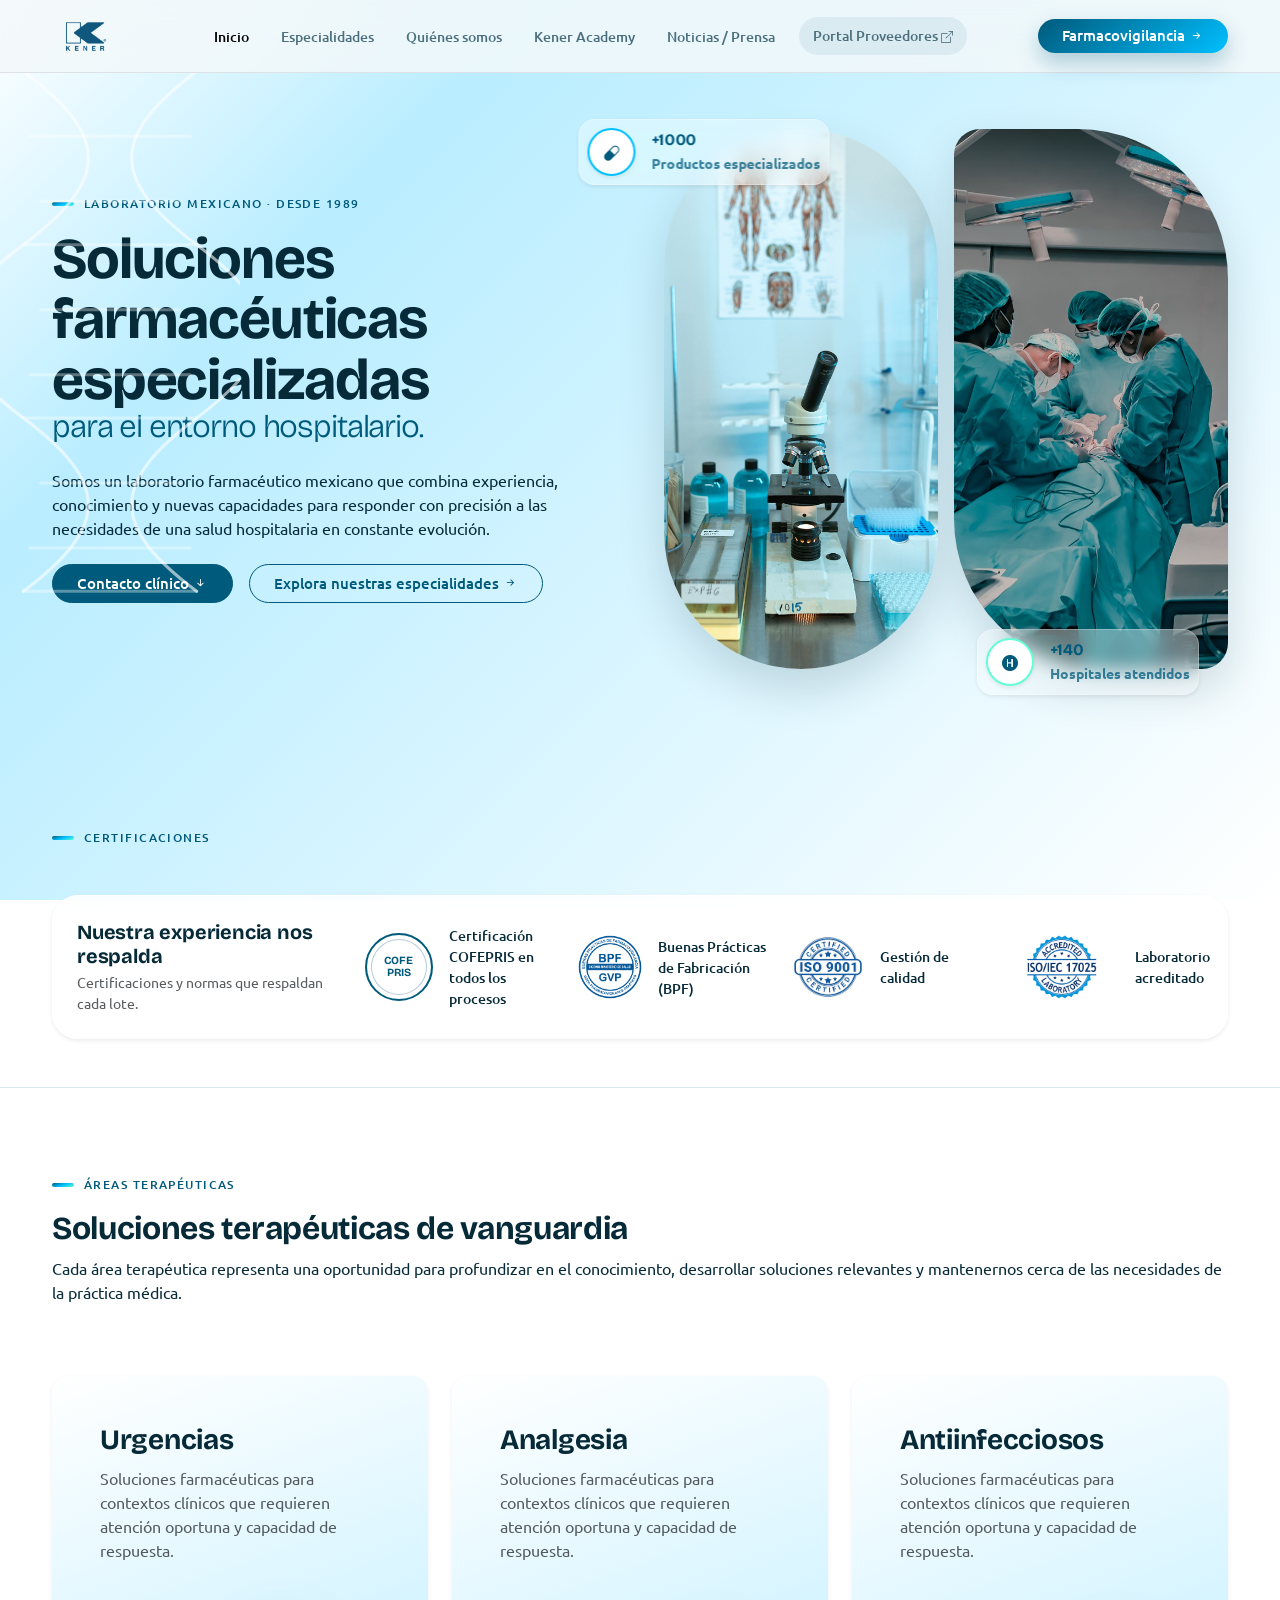
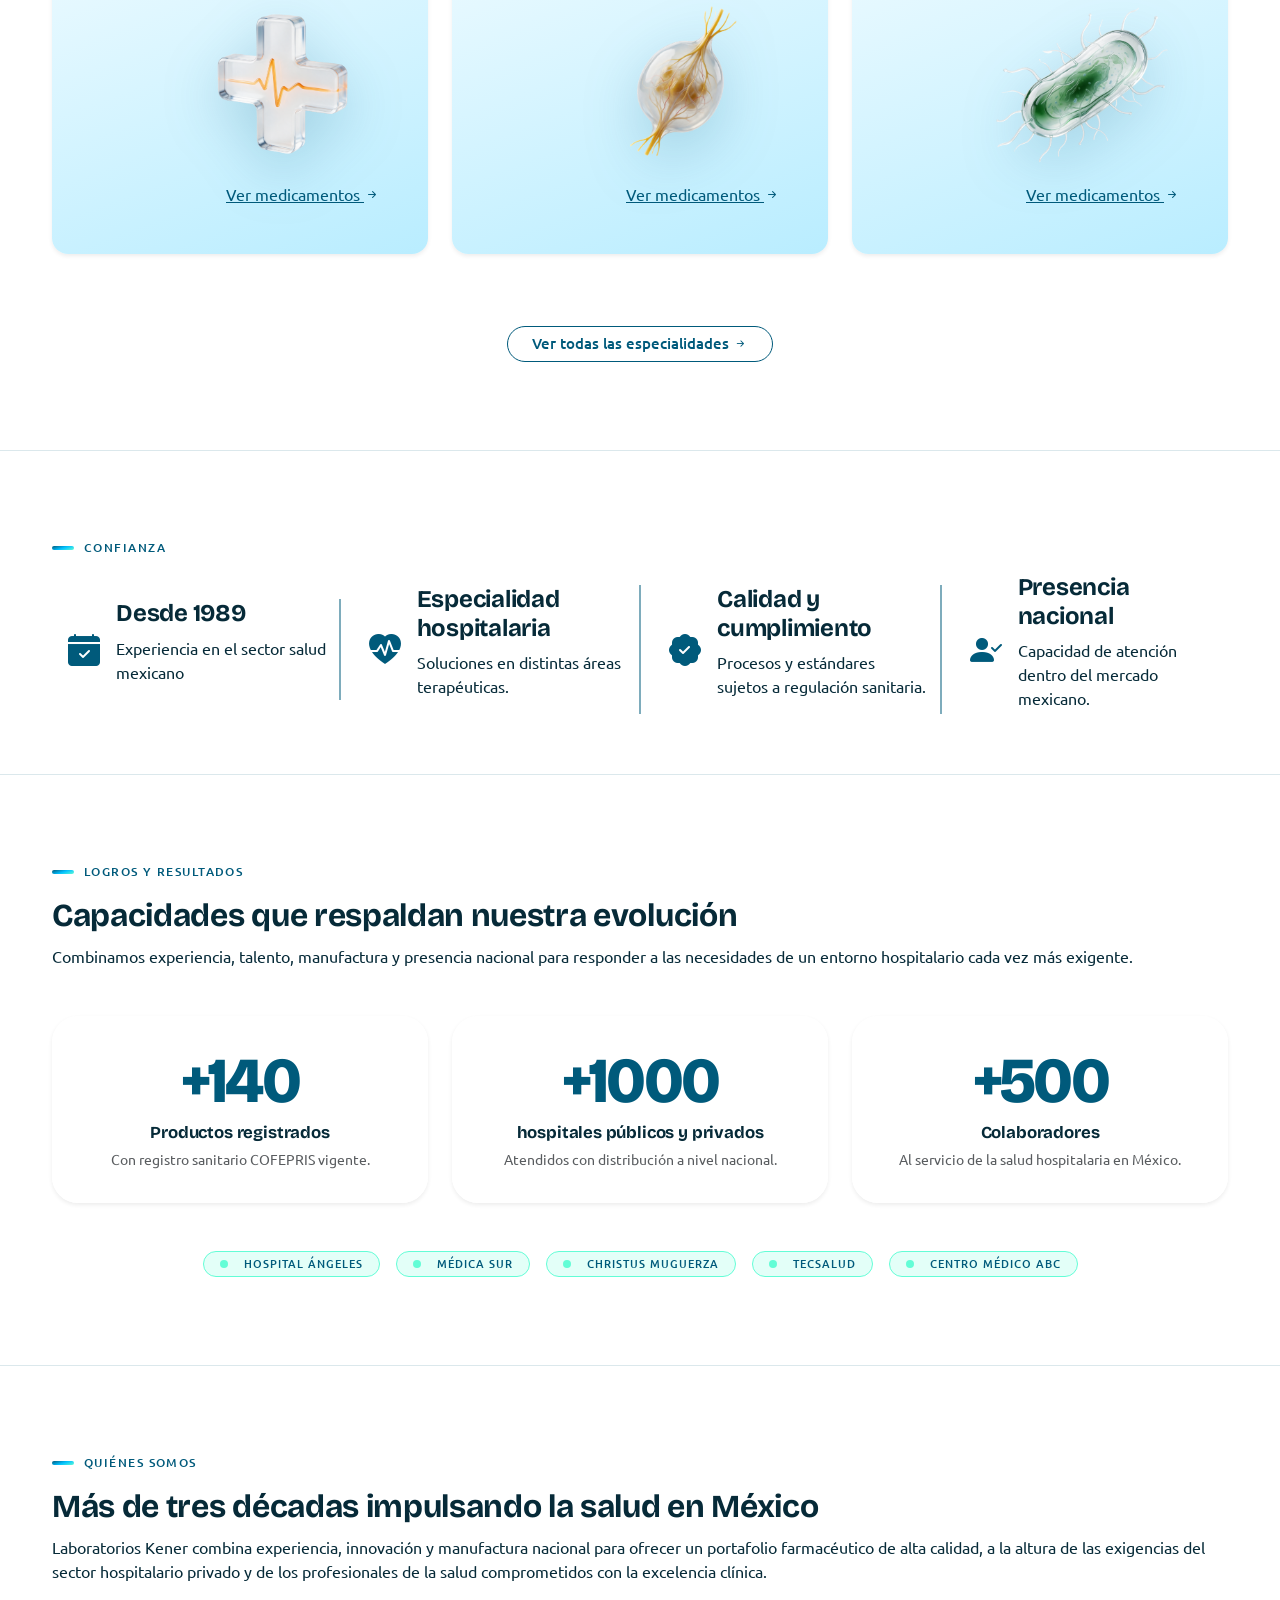
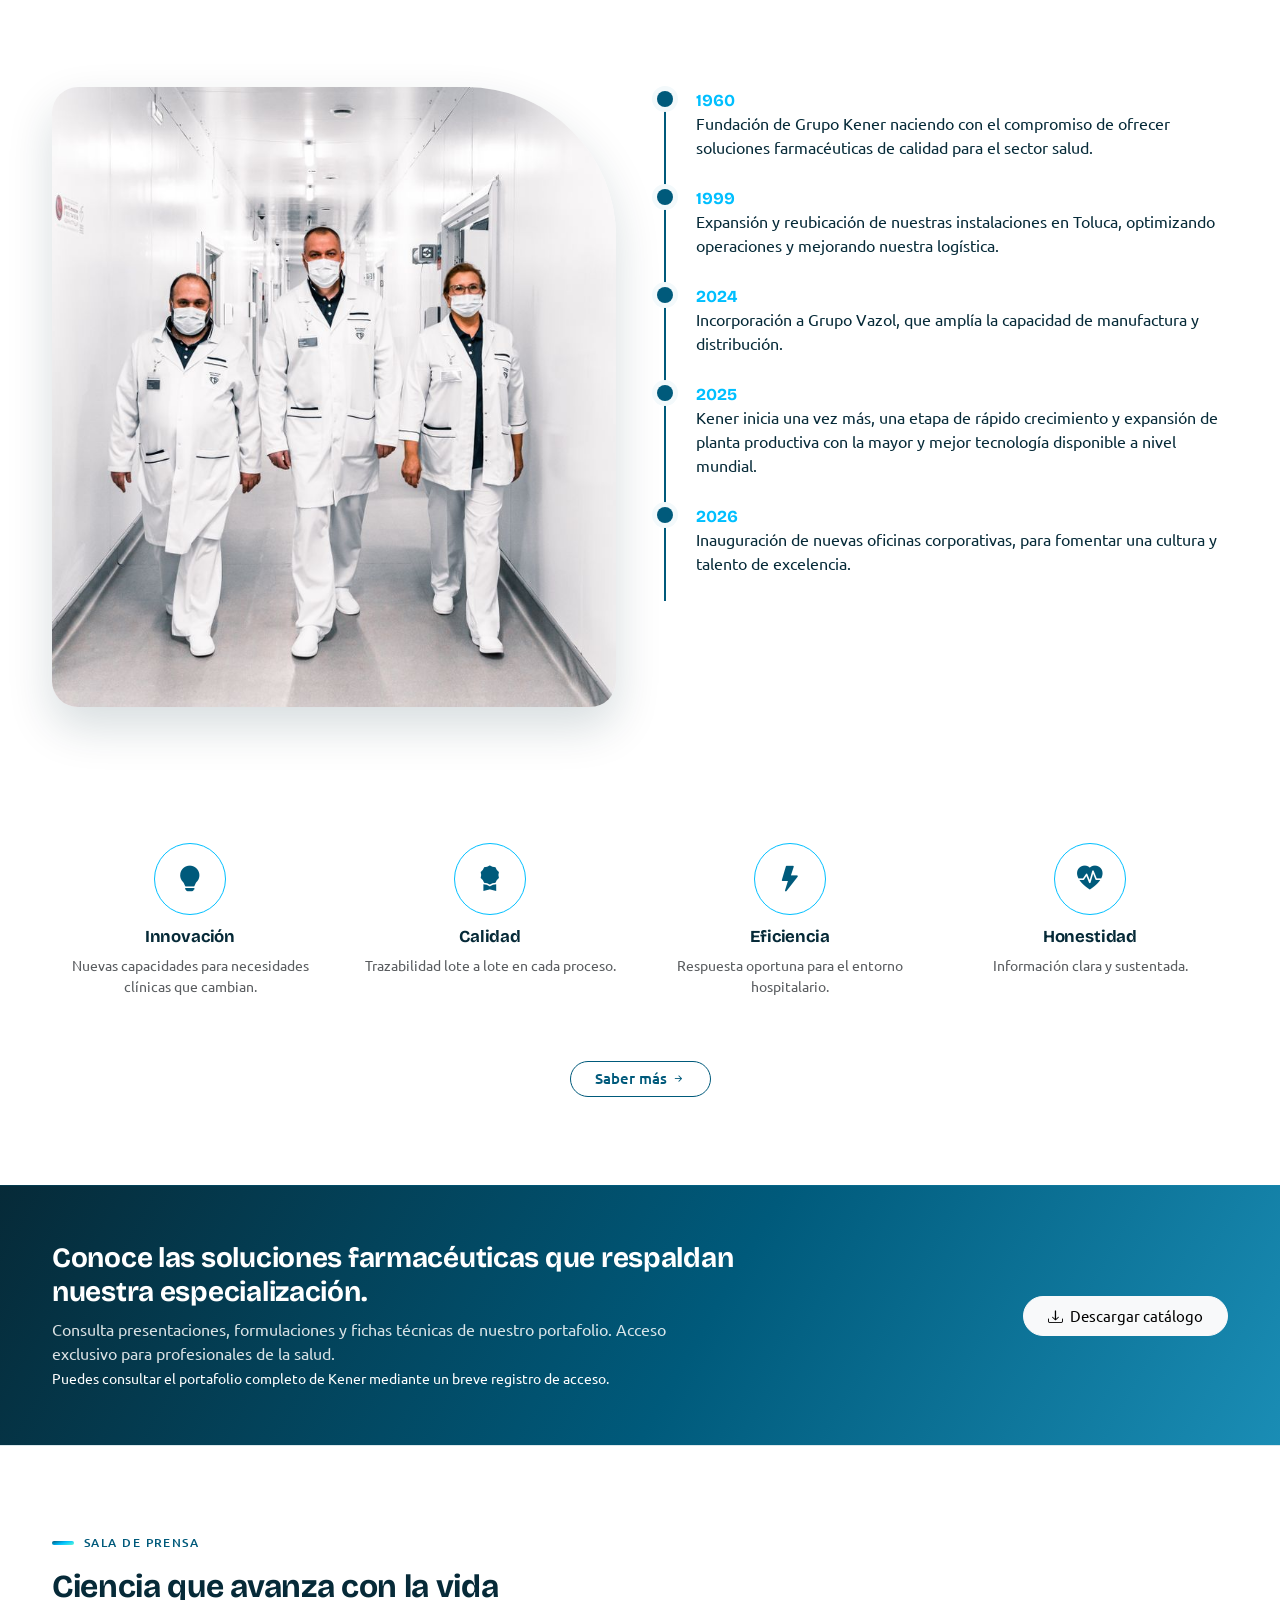
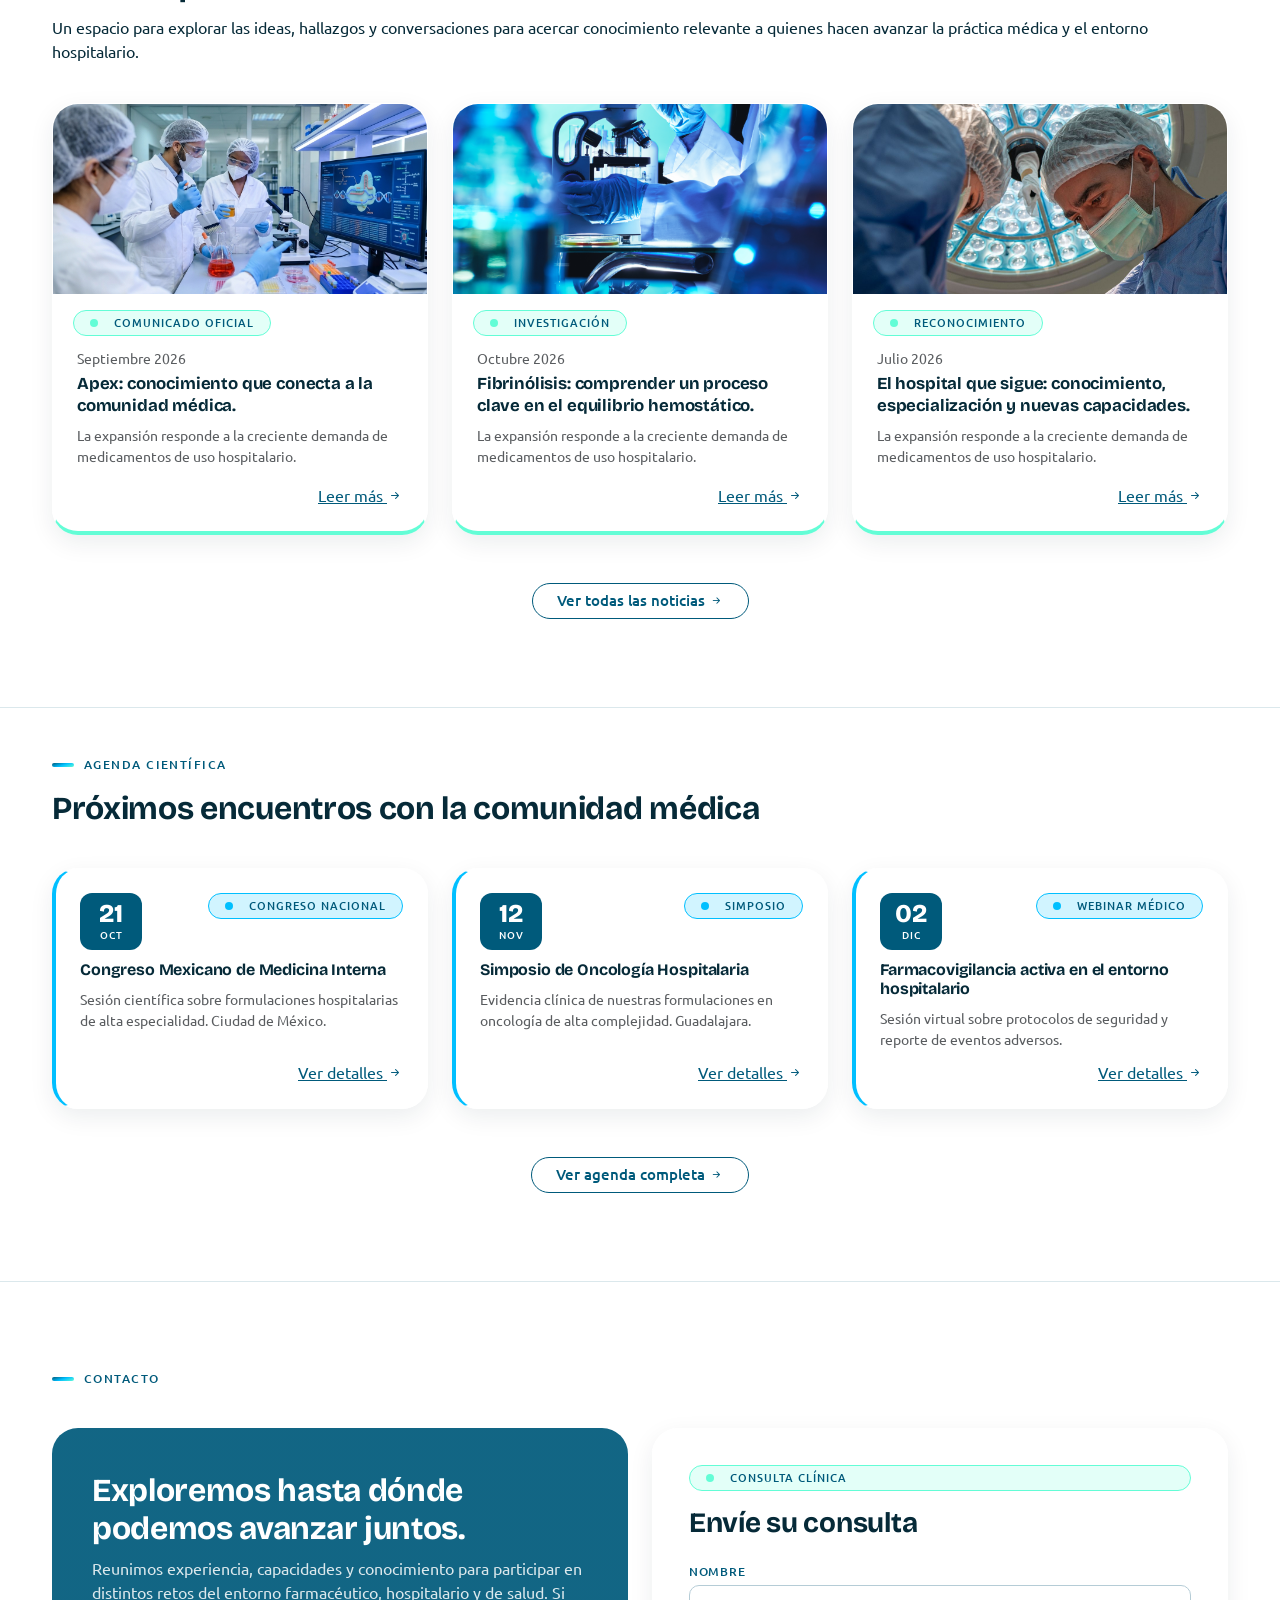
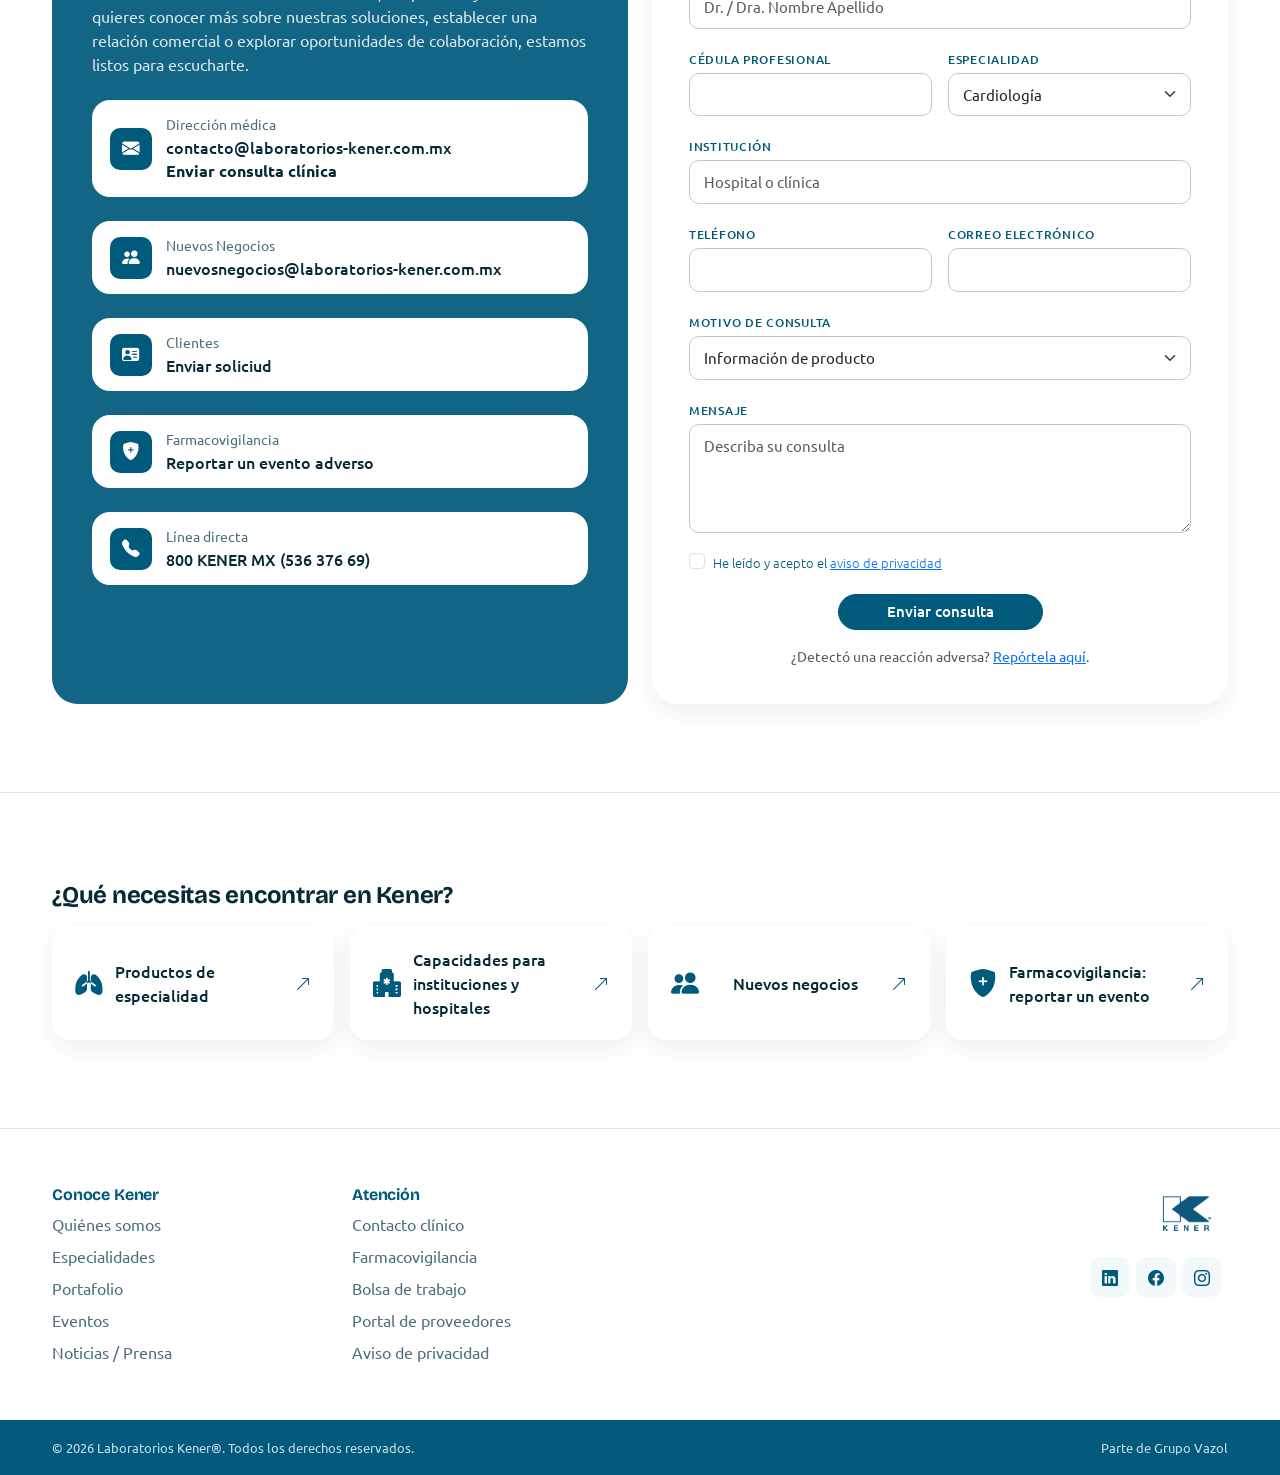
==== commit 1ca7ceb3: "Home page Kener" ====
--- a/index.html
+++ b/index.html
@@ -1,1207 +1,445 @@
 <!DOCTYPE html>
 <html lang="es">
 <head>
-  <meta charset="UTF-8"/>
-  <meta name="viewport" content="width=device-width, initial-scale=1.0"/>
-  <link rel="icon" type="image/jpeg" href="img/favicon.jpg"/>
-  <title>Laboratorios Kener — Ciencia en evolución</title>
-  <style>
-    @font-face {
-      font-family: 'Bricolage';
-      src: url('fonts/BricolageGrotesque-VariableFont.ttf') format('truetype');
-      font-weight: 100 900;
-    }
-    @font-face {
-      font-family: 'Inter';
-      src: url('fonts/Inter-VariableFont.ttf') format('truetype');
-      font-weight: 100 900;
-    }
-
-    *, *::before, *::after { box-sizing: border-box; margin: 0; padding: 0; }
-
-    :root {
-      --teal:     #0C5F7C;
-      --teal-d:   #094E67;
-      --teal-mid: #1A8DB5;
-      --sky:      #74C7E5;
-      --mint:     #3DD9B0;
-      --white:    #FFFFFF;
-      --gray:     #5A7A8A;
-      --border:   rgba(116,199,229,0.22);
-      --r:        20px;
-
-      --grad-page:     linear-gradient(135deg, #FFFFFF 0%, #CCE8F5 50%, #96CCEB 100%);
-      --grad-sky-cell: linear-gradient(185deg, #48AECB 0%, #6DC2DA 14%, #A2D8EE 40%, #CAE9F6 65%, #EBF7FC 84%, #FFFFFF 100%);
-      --grad-text:     linear-gradient(150deg, #EAF5FC 0%, #D5EBF7 100%);
-      --grad-teal:     linear-gradient(140deg, #0C5F7C 0%, #1A8DB5 100%);
-      --grad-mint:     linear-gradient(140deg, #3DD9B0 0%, #27C8A0 100%);
-      --grad-card:     linear-gradient(145deg, #DAEEF8 0%, #C5E4F3 55%, #BEE9E2 100%);
-      --grad-wide:     linear-gradient(115deg, #0C5F7C 0%, #1A8DB5 58%, #1DA89D 100%);
-      --grad-showcase: linear-gradient(145deg, #C8E6F4 0%, #B2DAF0 40%, #B4ECE3 100%);
-    }
-
-    html { scroll-behavior: smooth; }
-
-    body {
-      font-family: 'Inter', system-ui, sans-serif;
-      background: var(--grad-page);
-      background-attachment: fixed;
-      color: var(--teal);
-      min-height: 100vh;
-    }
-
-    /* ══════════════════════════════
-       NAV
-    ══════════════════════════════ */
-    nav {
-      position: sticky; top: 0; z-index: 99;
-      display: flex; align-items: center; justify-content: space-between;
-      padding: 0 48px; height: 88px;
-      background: rgba(255,255,255,0.9);
-      backdrop-filter: blur(14px);
-      border-bottom: 1px solid var(--border);
-      gap: 24px;
-    }
-
-    .logo-img { height: 72px; object-fit: contain; flex-shrink: 0; }
-
-    .nav-links { display: flex; gap: 24px; list-style: none; }
-    .nav-links a {
-      font-size: 13px; font-weight: 500;
-      color: var(--teal); opacity: .65;
-      text-decoration: none; white-space: nowrap;
-      transition: opacity .2s;
-    }
-    .nav-links a:hover { opacity: 1; }
-
-    .nav-pill {
-      background: var(--grad-teal);
-      color: var(--white);
-      font-size: 12px; font-weight: 700;
-      padding: 9px 18px; border-radius: 50px;
-      text-decoration: none; white-space: nowrap;
-      flex-shrink: 0; transition: filter .2s;
-    }
-    .nav-pill:hover { filter: brightness(1.1); }
-
-    /* ══════════════════════════════
-       HERO — 3 columnas
-    ══════════════════════════════ */
-    .hero-wrap {
-      max-width: 1280px; margin: 0 auto;
-      padding: 28px 52px 20px;
-      display: grid;
-      grid-template-columns: 1fr 0.68fr 1.08fr;
-      gap: 14px;
-      align-items: stretch;
-    }
-
-    .hero-left { display: flex; flex-direction: column; gap: 14px; }
-
-    .cell-text {
-      background: var(--grad-text);
-      border-radius: var(--r); padding: 40px 36px;
-    }
-
-    .kicker {
-      font-size: 11px; font-weight: 700;
-      text-transform: uppercase; letter-spacing: 2px;
-      color: var(--teal-mid); margin-bottom: 18px;
-      display: flex; align-items: center; gap: 8px;
-    }
-    .kicker::before {
-      content: ''; width: 22px; height: 2px;
-      background: var(--mint); border-radius: 1px;
-    }
-
-    .big-h {
-      font-family: 'Bricolage', sans-serif;
-      font-size: 50px; font-weight: 900;
-      line-height: .96; letter-spacing: -2.5px;
-      color: var(--teal); margin-bottom: 18px;
-    }
-    .big-h em { font-style: normal; color: var(--teal-mid); }
-
-    .body-txt {
-      font-size: 14px; line-height: 1.75; color: var(--gray);
-      max-width: 360px; margin-bottom: 28px;
-    }
-    .body-txt strong { color: var(--teal); font-weight: 600; }
-
-    .btn-row { display: flex; align-items: center; gap: 12px; }
-
-    .btn-solid {
-      background: var(--teal); color: var(--white);
-      font-size: 13px; font-weight: 600;
-      padding: 13px 26px; border-radius: 50px;
-      text-decoration: none; display: inline-flex;
-      align-items: center; gap: 8px; transition: background .2s;
-    }
-    .btn-solid:hover { background: var(--teal-mid); }
-    .btn-solid svg { width: 13px; height: 13px; }
-
-    .btn-outline {
-      border: 1.5px solid rgba(12,95,124,.25);
-      color: var(--teal); font-size: 13px; font-weight: 600;
-      padding: 12px 22px; border-radius: 50px;
-      text-decoration: none; transition: border-color .2s;
-    }
-    .btn-outline:hover { border-color: var(--teal-mid); }
-
-    /* Doctora */
-    .cell-doctora {
-      border-radius: var(--r);
-      background: var(--grad-sky-cell);
-      display: flex; flex-direction: column;
-      align-items: center; justify-content: flex-end;
-      position: relative; overflow: hidden;
-    }
-    .cell-doctora::before {
-      content: '';
-      position: absolute; top: -20px; left: 50%; transform: translateX(-50%);
-      width: 160px; height: 160px; border-radius: 50%;
-      background: radial-gradient(circle, rgba(255,255,255,0.25) 0%, transparent 70%);
-      pointer-events: none;
-    }
-    .doctora-badge {
-      position: absolute; top: 18px; left: 18px;
-      background: rgba(255,255,255,0.82); backdrop-filter: blur(10px);
-      border: 1px solid rgba(255,255,255,0.7);
-      border-radius: 50px; padding: 7px 14px;
-      font-size: 11px; font-weight: 700; color: var(--teal);
-      display: flex; align-items: center; gap: 6px;
-    }
-    .doctora-badge::before {
-      content: ''; width: 7px; height: 7px;
-      background: var(--mint); border-radius: 50%; flex-shrink: 0;
-    }
-    .doctora-stat {
-      position: absolute; bottom: 20px; right: 16px;
-      background: rgba(255,255,255,0.82); backdrop-filter: blur(10px);
-      border: 1px solid rgba(255,255,255,0.7);
-      border-radius: 14px; padding: 12px 16px; text-align: right;
-    }
-    .doctora-stat-num {
-      font-family: 'Bricolage', sans-serif;
-      font-size: 22px; font-weight: 900;
-      letter-spacing: -1px; color: var(--teal); line-height: 1;
-    }
-    .doctora-stat-lbl {
-      font-size: 9px; font-weight: 600;
-      text-transform: uppercase; letter-spacing: .8px;
-      color: var(--gray); margin-top: 3px;
-    }
-    .doctora-img {
-      width: 100%; height: 95%;
-      object-fit: contain; object-position: bottom center;
-      position: relative; z-index: 1;
-      filter: drop-shadow(0 10px 30px rgba(12,95,124,0.14));
-    }
-
-    /* Especialidades */
-    .hero-right {
-      display: grid; grid-template-columns: 1fr 1fr;
-      gap: 14px; align-content: stretch;
-    }
-    .esp-hero-card {
-      background: var(--grad-card);
-      border-radius: var(--r); padding: 26px 20px 20px;
-      display: flex; flex-direction: column; align-items: center;
-      gap: 12px; cursor: pointer; position: relative; overflow: hidden;
-      transition: transform .25s, box-shadow .25s;
-    }
-    .esp-hero-card:hover {
-      transform: translateY(-4px);
-      box-shadow: 0 18px 40px rgba(12,95,124,.14);
-    }
-    .esp-hero-card.wide {
-      grid-column: 1 / 3; flex-direction: row; align-items: center;
-      padding: 26px 28px; background: var(--grad-card);
-    }
-    .esp-img-sm {
-      width: 110px; height: 110px; object-fit: contain;
-      filter: drop-shadow(0 8px 18px rgba(12,95,124,.15));
-    }
-    .esp-img-lg {
-      height: 160px; object-fit: contain;
-      filter: drop-shadow(0 10px 24px rgba(12,95,124,.18)); flex-shrink: 0;
-    }
-    .esp-name { font-size: 12px; font-weight: 700; color: var(--teal); text-align: center; }
-    .esp-wide-info { flex: 1; padding-left: 24px; }
-    .esp-wide-tag {
-      font-size: 10px; font-weight: 700; text-transform: uppercase;
-      letter-spacing: 1.5px; color: var(--gray); margin-bottom: 6px;
-    }
-    .esp-wide-name {
-      font-family: 'Bricolage', sans-serif;
-      font-size: 24px; font-weight: 800;
-      color: var(--teal-d); letter-spacing: -.5px; margin-bottom: 7px;
-    }
-    .esp-wide-desc {
-      font-size: 12px; line-height: 1.6;
-      color: var(--gray); max-width: 220px;
-    }
-    .esp-arrow-btn {
-      width: 34px; height: 34px; border-radius: 50%;
-      background: rgba(255,255,255,.65); border: 1px solid rgba(116,199,229,.35);
-      display: flex; align-items: center; justify-content: center;
-      position: absolute; top: 18px; right: 18px;
-      font-size: 14px; color: var(--teal); cursor: pointer; transition: background .2s;
-    }
-    .esp-arrow-btn:hover { background: var(--mint); color: var(--teal-d); border-color: transparent; }
-    .esp-arrow-sm {
-      position: absolute; top: 12px; right: 12px;
-      width: 26px; height: 26px; border-radius: 50%;
-      background: rgba(255,255,255,.65);
-      display: flex; align-items: center; justify-content: center;
-      font-size: 12px; color: var(--teal); transition: background .2s;
-    }
-    .esp-hero-card:hover .esp-arrow-sm { background: var(--mint); color: var(--teal-d); }
-
-    /* ══════════════════════════════
-       BARRA COFEPRIS
-    ══════════════════════════════ */
-    .cert-bar { max-width: 1280px; margin: 0 auto; padding: 0 52px 24px; }
-    .cert-inner {
-      background: rgba(255,255,255,0.75); backdrop-filter: blur(10px);
-      border: 1px solid rgba(255,255,255,0.6);
-      border-radius: var(--r);
-      display: flex; align-items: center; justify-content: space-between;
-      padding: 20px 36px; gap: 20px;
-    }
-    .cert-item { display: flex; align-items: center; gap: 12px; }
-    .cert-dot { width: 8px; height: 8px; border-radius: 50%; background: var(--mint); flex-shrink: 0; }
-    .cert-text { font-size: 13px; font-weight: 600; color: var(--teal); }
-    .cert-div { width: 1px; height: 24px; background: var(--border); }
-
-    /* ══════════════════════════════
-       SHOWCASE PRODUCTOS (Portafolio)
-    ══════════════════════════════ */
-    .showcase {
-      max-width: 1280px; margin: 0 auto;
-      padding: 8px 52px 56px;
-      display: grid; grid-template-columns: 2fr 1fr; gap: 14px;
-    }
-    .show-main {
-      background: rgba(255,255,255,0.85);
-      backdrop-filter: blur(8px);
-      border: 1px solid rgba(255,255,255,0.7);
-      border-radius: var(--r); padding: 40px;
-      display: flex; align-items: center; gap: 40px;
-    }
-    .show-main img {
-      height: 200px; object-fit: contain;
-      filter: drop-shadow(0 16px 36px rgba(12,95,124,.18)); flex-shrink: 0;
-    }
-    .show-main-text h3 {
-      font-family: 'Bricolage', sans-serif;
-      font-size: 28px; font-weight: 800;
-      letter-spacing: -.8px; color: var(--teal); margin-bottom: 10px;
-    }
-    .show-main-text p {
-      font-size: 13px; line-height: 1.65; color: var(--gray);
-      margin-bottom: 20px; max-width: 280px;
-    }
-    .show-tag {
-      display: inline-block; background: rgba(12,95,124,.1);
-      color: var(--teal); font-size: 10px; font-weight: 700;
-      letter-spacing: 1px; text-transform: uppercase;
-      padding: 5px 12px; border-radius: 50px; margin-bottom: 10px;
-    }
-    .show-side { display: flex; flex-direction: column; gap: 14px; }
-    .show-mini {
-      flex: 1; background: rgba(255,255,255,0.72); backdrop-filter: blur(8px);
-      border: 1px solid rgba(255,255,255,0.6); border-radius: var(--r);
-      padding: 24px 20px; display: flex; align-items: center; gap: 16px;
-      transition: background .2s;
-    }
-    .show-mini:hover { background: rgba(255,255,255,0.9); }
-    .show-mini img {
-      height: 72px; object-fit: contain;
-      filter: drop-shadow(0 6px 14px rgba(12,95,124,.12)); flex-shrink: 0;
-    }
-    .show-mini-cat {
-      font-size: 10px; font-weight: 700; text-transform: uppercase;
-      letter-spacing: 1px; color: var(--teal-mid); margin-bottom: 4px;
-    }
-    .show-mini-name {
-      font-family: 'Bricolage', sans-serif;
-      font-size: 15px; font-weight: 700; color: var(--teal); letter-spacing: -.3px;
-    }
-
-    /* ══════════════════════════════
-       UTILIDADES DE SECCIÓN
-    ══════════════════════════════ */
-    .sec-wrap {
-      max-width: 1280px; margin: 0 auto;
-      padding: 64px 52px;
-    }
-    .sec-wrap + .sec-wrap { padding-top: 0; }
-
-    .sec-eyebrow {
-      font-size: 10px; font-weight: 700; text-transform: uppercase;
-      letter-spacing: 2.5px; color: var(--teal-mid);
-      display: flex; align-items: center; gap: 8px; margin-bottom: 8px;
-    }
-    .sec-eyebrow::before {
-      content: ''; width: 20px; height: 2px;
-      background: var(--mint); border-radius: 1px;
-    }
-    .sec-title {
-      font-family: 'Bricolage', sans-serif;
-      font-size: 38px; font-weight: 800;
-      letter-spacing: -1.2px; color: var(--teal); margin-bottom: 40px;
-    }
-    .sec-title span { color: var(--teal-mid); }
-
-    .divider {
-      border: none; border-top: 1px solid var(--border);
-      max-width: 1280px; margin: 0 auto 0;
-    }
-
-    /* ══════════════════════════════
-       QUIÉNES SOMOS
-    ══════════════════════════════ */
-    .qs-grid {
-      display: grid; grid-template-columns: 1.1fr 1fr; gap: 14px;
-      align-items: stretch;
-    }
-    .qs-left {}
-    .qs-lead {
-      font-size: 16px; line-height: 1.8; color: var(--gray);
-      max-width: 520px; margin-bottom: 32px;
-    }
-    .qs-lead strong { color: var(--teal); font-weight: 600; }
-
-    .qs-pillars {
-      display: grid; grid-template-columns: 1fr 1fr; gap: 12px;
-    }
-    .qs-pillar {
-      background: rgba(255,255,255,0.72); backdrop-filter: blur(8px);
-      border: 1px solid rgba(255,255,255,0.6);
-      border-radius: var(--r); padding: 24px 22px;
-      transition: background .2s;
-    }
-    .qs-pillar:hover { background: rgba(255,255,255,0.92); }
-    .qs-pillar-icon {
-      width: 36px; height: 36px; border-radius: 10px;
-      background: var(--grad-teal);
-      display: flex; align-items: center; justify-content: center;
-      margin-bottom: 12px;
-    }
-    .qs-pillar-icon svg { width: 18px; height: 18px; color: white; }
-    .qs-pillar h4 {
-      font-family: 'Bricolage', sans-serif;
-      font-size: 15px; font-weight: 800; color: var(--teal); margin-bottom: 6px;
-    }
-    .qs-pillar p { font-size: 12px; line-height: 1.6; color: var(--gray); }
-
-    .qs-right {
-      background: var(--grad-teal); border-radius: var(--r);
-      padding: 40px 36px;
-      display: flex; flex-direction: column; gap: 28px;
-    }
-    .qs-stat-row { display: flex; flex-direction: column; gap: 4px; }
-    .qs-stat-num {
-      font-family: 'Bricolage', sans-serif;
-      font-size: 52px; font-weight: 900;
-      letter-spacing: -2.5px; color: #FFFFFF; line-height: 1;
-    }
-    .qs-stat-num sup { font-size: 24px; color: var(--mint); }
-    .qs-stat-lbl { font-size: 13px; color: rgba(255,255,255,.6); line-height: 1.4; }
-    .qs-divider { border: none; border-top: 1px solid rgba(255,255,255,.12); }
-    .qs-quote {
-      font-family: 'Bricolage', sans-serif;
-      font-size: 18px; font-weight: 700; line-height: 1.45;
-      color: rgba(255,255,255,.85);
-    }
-    .qs-quote em { font-style: normal; color: var(--mint); }
-
-    /* ══════════════════════════════
-       EVENTOS
-    ══════════════════════════════ */
-    .eventos-grid {
-      display: grid; grid-template-columns: repeat(3, 1fr); gap: 14px;
-    }
-    .evento-card {
-      background: rgba(255,255,255,0.75); backdrop-filter: blur(10px);
-      border: 1px solid rgba(255,255,255,0.6); border-radius: var(--r);
-      overflow: hidden; cursor: pointer; transition: transform .25s, box-shadow .25s;
-    }
-    .evento-card:hover {
-      transform: translateY(-4px); box-shadow: 0 16px 36px rgba(12,95,124,.12);
-    }
-    .evento-img {
-      height: 140px;
-      display: flex; align-items: center; justify-content: center;
-      position: relative; overflow: hidden;
-    }
-    .evento-card:nth-child(1) .evento-img { background: var(--grad-wide); }
-    .evento-card:nth-child(2) .evento-img { background: var(--grad-teal); }
-    .evento-card:nth-child(3) .evento-img { background: linear-gradient(135deg, #1A8DB5 0%, #3DD9B0 100%); }
-    .evento-img-icon {
-      font-size: 48px; opacity: .25;
-    }
-    .evento-date {
-      position: absolute; top: 14px; left: 14px;
-      background: rgba(255,255,255,0.2); backdrop-filter: blur(8px);
-      border: 1px solid rgba(255,255,255,.3);
-      border-radius: 10px; padding: 6px 12px; text-align: center;
-    }
-    .evento-date-d {
-      font-family: 'Bricolage', sans-serif;
-      font-size: 22px; font-weight: 900; color: #FFFFFF; line-height: 1;
-    }
-    .evento-date-m {
-      font-size: 10px; font-weight: 700; text-transform: uppercase;
-      letter-spacing: 1px; color: rgba(255,255,255,.75);
-    }
-    .evento-body { padding: 20px 22px 24px; }
-    .evento-tag {
-      font-size: 10px; font-weight: 700; text-transform: uppercase;
-      letter-spacing: 1px; color: var(--teal-mid); margin-bottom: 6px;
-    }
-    .evento-title {
-      font-family: 'Bricolage', sans-serif;
-      font-size: 16px; font-weight: 800; color: var(--teal);
-      letter-spacing: -.3px; margin-bottom: 8px;
-    }
-    .evento-desc { font-size: 12px; line-height: 1.6; color: var(--gray); }
-
-    /* ══════════════════════════════
-       NOTICIAS / PRENSA
-    ══════════════════════════════ */
-    .noticias-grid {
-      display: grid; grid-template-columns: 1.4fr 1fr 1fr; gap: 14px;
-    }
-    .noticia-card {
-      background: rgba(255,255,255,0.75); backdrop-filter: blur(10px);
-      border: 1px solid rgba(255,255,255,0.6); border-radius: var(--r);
-      overflow: hidden; cursor: pointer; transition: transform .25s, box-shadow .25s;
-    }
-    .noticia-card:hover {
-      transform: translateY(-4px); box-shadow: 0 16px 36px rgba(12,95,124,.12);
-    }
-    .noticia-card.featured { grid-row: span 1; }
-    .noticia-img {
-      height: 180px; position: relative; overflow: hidden;
-      display: flex; align-items: flex-end; padding: 14px;
-    }
-    .noticia-card:nth-child(1) .noticia-img { height: 220px; }
-    .noticia-img img {
-      position: absolute; inset: 0;
-      width: 100%; height: 100%; object-fit: cover;
-      transition: transform .4s ease;
-    }
-    .noticia-card:hover .noticia-img img { transform: scale(1.04); }
-    /* overlay oscuro para legibilidad del chip */
-    .noticia-img::after {
-      content: '';
-      position: absolute; inset: 0;
-      background: linear-gradient(to top, rgba(12,60,78,0.55) 0%, transparent 60%);
-    }
-    .noticia-chip {
-      position: relative; z-index: 1;
-      background: rgba(255,255,255,.18); backdrop-filter: blur(6px);
-      border: 1px solid rgba(255,255,255,.35); border-radius: 50px;
-      padding: 5px 13px; font-size: 10px; font-weight: 700;
-      text-transform: uppercase; letter-spacing: 1px; color: #FFFFFF;
-    }
-    .noticia-body { padding: 20px 22px 22px; }
-    .noticia-date { font-size: 11px; color: var(--gray); margin-bottom: 6px; }
-    .noticia-title {
-      font-family: 'Bricolage', sans-serif;
-      font-size: 15px; font-weight: 800; color: var(--teal);
-      letter-spacing: -.3px; margin-bottom: 8px; line-height: 1.3;
-    }
-    .noticia-desc { font-size: 12px; line-height: 1.6; color: var(--gray); }
-    .noticia-link {
-      display: inline-flex; align-items: center; gap: 4px;
-      font-size: 11px; font-weight: 700; color: var(--teal-mid);
-      text-decoration: none; margin-top: 10px;
-    }
-
-    /* ══════════════════════════════
-       CONTACTO MÉDICO Y FARMACOVIGILANCIA
-    ══════════════════════════════ */
-    .contacto-grid {
-      display: grid; grid-template-columns: 1fr 1fr; gap: 14px;
-    }
-    .contacto-info {
-      background: var(--grad-teal); border-radius: var(--r); padding: 44px 40px;
-      display: flex; flex-direction: column; gap: 28px;
-    }
-    .contacto-info h3 {
-      font-family: 'Bricolage', sans-serif;
-      font-size: 28px; font-weight: 800; line-height: 1.15;
-      color: #FFFFFF; letter-spacing: -.8px;
-    }
-    .contacto-info h3 em { font-style: normal; color: var(--mint); }
-    .contacto-info p { font-size: 13px; line-height: 1.7; color: rgba(255,255,255,.65); }
-
-    .contacto-data { display: flex; flex-direction: column; gap: 14px; }
-    .contacto-item {
-      display: flex; align-items: center; gap: 14px;
-      background: rgba(255,255,255,.08); border: 1px solid rgba(255,255,255,.12);
-      border-radius: 14px; padding: 14px 18px;
-    }
-    .contacto-item-icon {
-      width: 36px; height: 36px; flex-shrink: 0;
-      border-radius: 10px; background: rgba(255,255,255,.12);
-      display: flex; align-items: center; justify-content: center;
-    }
-    .contacto-item-icon svg { width: 18px; height: 18px; color: var(--mint); }
-    .contacto-item-label { font-size: 10px; font-weight: 700; text-transform: uppercase; letter-spacing: 1px; color: rgba(255,255,255,.45); }
-    .contacto-item-value { font-size: 13px; font-weight: 600; color: #FFFFFF; margin-top: 2px; }
-
-    .contacto-form {
-      background: rgba(255,255,255,0.8); backdrop-filter: blur(12px);
-      border: 1px solid rgba(255,255,255,0.7); border-radius: var(--r);
-      padding: 40px;
-    }
-    .contacto-form h4 {
-      font-family: 'Bricolage', sans-serif;
-      font-size: 20px; font-weight: 800; color: var(--teal);
-      letter-spacing: -.5px; margin-bottom: 6px;
-    }
-    .contacto-form p { font-size: 13px; color: var(--gray); margin-bottom: 24px; }
-
-    .form-row { display: grid; grid-template-columns: 1fr 1fr; gap: 12px; margin-bottom: 12px; }
-    .form-group { display: flex; flex-direction: column; gap: 5px; }
-    .form-group.full { grid-column: 1 / 3; }
-    .form-label { font-size: 11px; font-weight: 700; color: var(--teal); text-transform: uppercase; letter-spacing: .8px; }
-    .form-input, .form-select, .form-textarea {
-      background: rgba(255,255,255,0.9); border: 1.5px solid var(--border);
-      border-radius: 10px; padding: 10px 14px;
-      font-family: 'Inter', sans-serif; font-size: 13px; color: var(--teal);
-      outline: none; transition: border-color .2s;
-      width: 100%;
-    }
-    .form-input:focus, .form-select:focus, .form-textarea:focus {
-      border-color: var(--teal-mid);
-    }
-    .form-textarea { min-height: 90px; resize: vertical; }
-    .form-select { appearance: none; cursor: pointer; }
-
-    .farma-badge {
-      display: inline-flex; align-items: center; gap: 7px;
-      background: rgba(61,217,176,.12); border: 1px solid rgba(61,217,176,.3);
-      border-radius: 50px; padding: 6px 14px;
-      font-size: 11px; font-weight: 700; color: var(--teal);
-      margin-bottom: 16px; width: fit-content;
-    }
-    .farma-badge::before { content: '●'; font-size: 8px; color: var(--mint); }
-
-    .btn-submit {
-      width: 100%; background: var(--grad-teal); color: var(--white);
-      font-family: 'Inter', sans-serif; font-size: 13px; font-weight: 700;
-      padding: 14px 24px; border-radius: 50px; border: none;
-      cursor: pointer; margin-top: 16px; transition: filter .2s;
-    }
-    .btn-submit:hover { filter: brightness(1.1); }
-
-    /* ══════════════════════════════
-       FOOTER
-    ══════════════════════════════ */
-    footer {
-      background: rgba(12,95,124,0.95); backdrop-filter: blur(10px);
-      padding: 32px 52px;
-      display: flex; align-items: center; justify-content: space-between;
-      gap: 24px;
-    }
-    .ft-logo { height: 32px; object-fit: contain; }
-    .ft-copy { font-size: 12px; color: rgba(255,255,255,.45); }
-    .ft-links { display: flex; gap: 24px; }
-    .ft-links a {
-      font-size: 12px; color: rgba(255,255,255,.55);
-      text-decoration: none; transition: color .2s;
-    }
-    .ft-links a:hover { color: #FFFFFF; }
-
-    /* ══════════════════════════════
-       HAMBURGER
-    ══════════════════════════════ */
-    .nav-toggle {
-      display: none;
-      flex-direction: column; justify-content: center; gap: 5px;
-      width: 40px; height: 40px; border: none; background: none;
-      cursor: pointer; flex-shrink: 0; padding: 4px;
-    }
-    .nav-toggle span {
-      display: block; height: 2px; border-radius: 2px;
-      background: var(--teal); transition: all .25s;
-    }
-    .nav-toggle.open span:nth-child(1) { transform: translateY(7px) rotate(45deg); }
-    .nav-toggle.open span:nth-child(2) { opacity: 0; }
-    .nav-toggle.open span:nth-child(3) { transform: translateY(-7px) rotate(-45deg); }
-
-    /* ══════════════════════════════
-       1100px — TABLET LANDSCAPE
-    ══════════════════════════════ */
-    @media (max-width: 1100px) {
-      nav { padding: 0 32px; gap: 16px; }
-      .nav-links { gap: 16px; }
-      .nav-links a { font-size: 12px; }
-      .nav-pill { font-size: 11px; padding: 8px 14px; }
-
-      /* Hero: ocultar doctora, 2 columnas */
-      .hero-wrap {
-        grid-template-columns: 1fr 1.1fr;
-        padding: 24px 32px 16px;
-      }
-      .cell-doctora { display: none; }
-
-      .big-h { font-size: 42px; letter-spacing: -2px; }
-
-      .cert-bar { padding: 0 32px 20px; }
-      .cert-inner { flex-wrap: wrap; gap: 14px; padding: 16px 24px; }
-      .cert-div { display: none; }
-
-      .sec-wrap { padding: 48px 32px; }
-      .showcase { padding: 8px 32px 48px; }
-
-      .qs-grid { grid-template-columns: 1fr 0.85fr; }
-      .noticias-grid { grid-template-columns: 1fr 1fr; }
-      .noticia-card.featured { grid-column: 1 / 3; }
-
-      .contacto-info h3 { font-size: 24px; }
-      footer { padding: 28px 32px; }
-    }
-
-    /* ══════════════════════════════
-       768px — TABLET / MÓVIL GRANDE
-    ══════════════════════════════ */
-    @media (max-width: 768px) {
-      /* NAV hamburguesa */
-      nav { padding: 0 20px; height: 72px; position: relative; }
-      .logo-img { height: 52px; }
-      .nav-links {
-        display: none; flex-direction: column; gap: 0;
-        position: absolute; top: 72px; left: 0; right: 0;
-        background: rgba(255,255,255,0.97);
-        backdrop-filter: blur(16px);
-        border-bottom: 1px solid var(--border);
-        padding: 8px 0; z-index: 200;
-      }
-      .nav-links.open { display: flex; }
-      .nav-links li { width: 100%; }
-      .nav-links a {
-        display: block; padding: 14px 24px;
-        font-size: 14px; font-weight: 600; opacity: 1;
-        border-bottom: 1px solid var(--border);
-      }
-      .nav-links a:hover { background: rgba(12,95,124,.04); }
-      .nav-toggle { display: flex; }
-      .nav-pill { font-size: 11px; padding: 8px 12px; }
-
-      /* Hero: columna única */
-      .hero-wrap {
-        grid-template-columns: 1fr;
-        padding: 20px 20px 16px;
-        gap: 12px;
-      }
-      .cell-doctora { display: none; }
-      .big-h { font-size: 36px; letter-spacing: -1.5px; }
-      .body-txt { max-width: 100%; }
-      .btn-row { flex-wrap: wrap; }
-
-      /* Especialidades hero */
-      .hero-right { grid-template-columns: 1fr 1fr; }
-      .esp-hero-card.wide { flex-direction: column; text-align: center; padding: 20px; }
-      .esp-wide-info { padding-left: 0; padding-top: 12px; }
-      .esp-wide-desc { max-width: 100%; }
-      .esp-img-lg { height: 110px; }
-      .esp-img-sm { width: 80px; height: 80px; }
-
-      /* Barra COFEPRIS */
-      .cert-bar { padding: 0 20px 16px; }
-      .cert-inner { flex-direction: column; align-items: flex-start; gap: 10px; padding: 20px; }
-
-      /* Secciones */
-      .sec-wrap { padding: 40px 20px; }
-      .sec-title { font-size: 28px; margin-bottom: 28px; }
-
-      /* Showcase */
-      .showcase { grid-template-columns: 1fr; padding: 8px 20px 40px; }
-      .show-main { flex-direction: column; align-items: center; text-align: center; gap: 24px; padding: 28px; }
-      .show-main img { height: 160px; }
-      .show-main-text p { max-width: 100%; }
-      .show-side { flex-direction: row; }
-      .show-mini { flex: 1; flex-direction: column; text-align: center; padding: 16px 12px; gap: 10px; }
-      .show-mini img { height: 56px; }
-
-      /* Noticias */
-      .noticias-grid { grid-template-columns: 1fr; }
-      .noticia-card.featured { grid-column: auto; }
-
-      /* Quiénes somos */
-      .qs-grid { grid-template-columns: 1fr; }
-      .qs-right { order: -1; padding: 28px 24px; }
-      .qs-right { flex-direction: row; flex-wrap: wrap; gap: 20px; }
-      .qs-stat-row { flex: 1; min-width: 120px; }
-      .qs-stat-num { font-size: 36px; }
-      .qs-divider { display: none; }
-      .qs-quote { width: 100%; }
-      .qs-pillars { grid-template-columns: 1fr 1fr; }
-      .qs-lead { font-size: 14px; max-width: 100%; }
-
-      /* Eventos */
-      .eventos-grid { grid-template-columns: 1fr; }
-
-      /* Contacto */
-      .contacto-grid { grid-template-columns: 1fr; }
-      .contacto-info { padding: 28px 24px; }
-      .contacto-form { padding: 28px 24px; }
-      .contacto-item-value { font-size: 11px; word-break: break-all; }
-      .form-row { grid-template-columns: 1fr; }
-      .form-group.full { grid-column: auto; }
-
-      /* Footer */
-      footer { flex-direction: column; align-items: flex-start; gap: 16px; padding: 28px 20px; }
-      .ft-links { flex-wrap: wrap; gap: 16px; }
-    }
-
-    /* ══════════════════════════════
-       480px — MÓVIL PEQUEÑO
-    ══════════════════════════════ */
-    @media (max-width: 480px) {
-      .logo-img { height: 44px; }
-      .nav-pill { display: none; } /* El link aparece en el menú hamburguesa */
-
-      .big-h { font-size: 30px; letter-spacing: -1px; }
-      .cell-text { padding: 28px 24px; }
-
-      /* Especialidades: columna única en móvil muy pequeño */
-      .hero-right { grid-template-columns: 1fr 1fr; gap: 10px; }
-      .esp-hero-card { padding: 16px 12px 14px; }
-      .esp-img-sm { width: 68px; height: 68px; }
-      .esp-name { font-size: 11px; }
-      .esp-hero-card.wide { gap: 8px; }
-      .esp-img-lg { height: 90px; }
-      .esp-wide-name { font-size: 18px; }
-      .esp-wide-desc { display: none; }
-
-      .sec-title { font-size: 24px; }
-
-      .show-side { flex-direction: column; }
-      .show-mini { flex-direction: row; text-align: left; gap: 14px; }
-      .show-mini img { height: 52px; }
-
-      .qs-pillars { grid-template-columns: 1fr; }
-      .qs-right { flex-direction: column; }
-      .qs-stat-num { font-size: 44px; }
-
-      footer { gap: 12px; }
-      .ft-copy { font-size: 11px; }
-    }
-  </style>
+<meta charset="UTF-8">
+<meta name="viewport" content="width=device-width, initial-scale=1.0">
+<title>Laboratorios Kener — Soluciones farmacéuticas de alta especialidad</title>
+<meta name="description" content="Laboratorio farmacéutico mexicano desde 1989. Soluciones de alta especialidad para el sector hospitalario, con cumplimiento COFEPRIS.">
+<link rel="icon" type="image/jpeg" href="img/favicon.jpg">
+
+<link href="https://cdn.jsdelivr.net/npm/bootstrap@5.3.3/dist/css/bootstrap.min.css" rel="stylesheet">
+<link href="https://cdn.jsdelivr.net/npm/bootstrap-icons@1.11.3/font/bootstrap-icons.min.css" rel="stylesheet">
+<!-- Orden importa: tokens/marca → estilos de la home -->
+<link href="css/kener-styles.css" rel="stylesheet">
 </head>
 <body>
 
-  <!-- ══ NAV ══ -->
-  <nav>
-    <img class="logo-img" src="img/logo.jpg" alt="Laboratorios Kener" />
-    <ul class="nav-links">
-      <li><a href="#quienes-somos">Quiénes Somos</a></li>
-      <li><a href="#portafolio">Portafolio</a></li>
-      <li><a href="#eventos">Eventos</a></li>
-      <li><a href="#noticias">Noticias / Prensa</a></li>
+<!-- ══ NAV ══ -->
+ <header class="sticky-top">
+    <nav class="navbar navbar-expand-lg py-2 border-bottom k-nav" aria-label="Principal">
+        <div class="container-xxl">
+            <a class="navbar-brand" href="index.html"><img src="img/logo/logo%20kener-01.png" alt="Laboratorios Kener"></a>
+            <button class="navbar-toggler" type="button" data-bs-toggle="collapse" data-bs-target="#navMain" aria-controls="navMain" aria-expanded="false" aria-label="Abrir menú"><span class="navbar-toggler-icon"></span></button>
+            <div class="collapse navbar-collapse" id="navMain">
+            <ul class="navbar-nav mx-lg-auto gap-lg-3 my-3 my-lg-0 align-items-lg-center">
+                <li class="nav-item"><a class="nav-link active" href="index.html" aria-current="page">Inicio</a></li>
+                <li class="nav-item"><a class="nav-link" href="#">Especialidades</a></li>
+                <li class="nav-item"><a class="nav-link" href="#">Quiénes somos</a></li>
+                <li class="nav-item"><a class="nav-link" href="#">Kener Academy</a></li>
+                <li class="nav-item"><a class="nav-link" href="#">Noticias / Prensa</a></li>
+                <li class="nav-item"><a class="nav-link nav-link-portal" href="#" target="_blank" rel="noopener">Portal Proveedores <i class="bi bi-box-arrow-up-right small"></i></a></li><!-- TODO: URL del portal externo -->
+            </ul>
+            <a href="#" class="btn btn-gradient rounded-pill px-4">Farmacovigilancia <i class="bi bi-arrow-right-short"></i></a>
+            </div>
+        </div>
+    </nav>
+ </header>
+
+<main id="inicio" >
+<!-- ══ HERO ══ -->
+ 
+ <div class="hero" >
+  <div class="container-xxl" ><svg class="hero-dna" viewBox="0 0 120 280" aria-hidden="true"><g fill="none" stroke="white" stroke-width="1.4" stroke-linecap="round"><path d="M20 10 C60 40 60 60 20 90 C-20 120 -20 140 20 170 C60 200 60 220 20 250" opacity="0.6"></path><path d="M100 10 C60 40 60 60 100 90 C140 120 140 140 100 170 C60 200 60 220 100 250" opacity="0.6"></path><path d="M20 10 L100 10M23 40 L97 40M28 70 L92 70M20 90 L100 90M28 120 L92 120M23 150 L97 150M20 170 L100 170M28 200 L92 200M23 230 L97 230M20 250 L100 250" opacity="0.35"></path></g></svg>
+      <div class="row g-5 align-items-center">
+        <div class="col-lg-6">
+          <div class="eyebrow">Laboratorio mexicano · Desde 1989</div>
+          <h1 class="mb-4">Soluciones farmacéuticas especializadas <span class="fs-2 d-block">para el entorno hospitalario.</span></h1>
+          <p class="mb-4">Somos un laboratorio farmacéutico mexicano que combina experiencia, conocimiento y nuevas capacidades para responder con precisión a las necesidades de una salud hospitalaria en constante evolución.</p>
+          <div class="d-flex flex-wrap gap-3">
+            <a href="#contacto" class="btn btn-primary rounded-pill px-4 py-2">Contacto clínico <i class="bi bi-arrow-down-short"></i></a>
+            <a href="#especialidades" class="btn btn-outline-primary rounded-pill px-4 py-2">Explora nuestras especialidades <i class="bi bi-arrow-right-short"></i></a>
+          </div>
+        </div>
+        <div class="col-lg-6">
+          <div class="row g-3">
+              <div class="col-6">
+                  <div class="glass-card glass-bg shadow-sm text-primary p-2 my-4 element-z-index t-top">
+                    <div class="d-flex align-items-center gap-3">
+                      <div class="bg-white text-primary border-sky shadow-sm rounded-circle d-flex align-items-center justify-content-center flex-shrink-0" style="width: 48px; height: 48px;">
+                        <i class="bi bi-capsule"></i>
+                      </div>
+                      <div class="fw-bold">
+                        <h5 class="card-title mb-1 fs-6">+1000</h5>
+                        <p class="mb-0 small opacity-75 fs-bold">Productos especializados</p>
+                      </div>
+                    </div>
+                  </div>
+                  <div class="frame m-0"><img src="img/laboratorio-360x980.png" alt="Profesional de laboratorio analizando una muestra"></div>
+              </div>
+              <div class="col-6">
+                  <div class="frame alt m-0"><img src="img/doctore-en-quirofano-360x980.png" alt="Equipo médico en quirófano"></div>
+                  <div class="glass-card glass-bg shadow-sm text-primary p-2 my-4 element-z-index t-bot">
+                    <div class="d-flex align-items-center gap-3">
+                      <div class="bg-white text-primary border-aqua shadow-sm rounded-circle d-flex align-items-center justify-content-center flex-shrink-0" style="width: 48px; height: 48px;">
+                        <i class="bi bi-h-circle-fill"></i>
+                      </div>
+                      <div class="fw-bold">
+                        <h5 class="card-title mb-1 fs-6">+140</h5>
+                        <p class="mb-0 small opacity-75 fs-bold">Hospitales atendidos</p>
+                      </div>
+                    </div>
+                  </div>
+              </div>
+            </div>
+          </div>
+        </div>
+  </div>
+ </div>
+
+<!-- ══ CERTIFICACIONES Y ESTÁNDARES ══ -->
+<section id="sec-certificaciones"class="pb-5 padding-section" aria-labelledby="t-cert">
+  <div class="container-xxl ">
+    <div class="eyebrow">Certificaciones</div>
+    <div class="card-rounded-white shadow-sm p-4 mt-5">
+      <div class="row g-4 align-items-center">
+        <div class="col-lg-3"><h2 id="t-cert" class="fs-5 mb-1">Nuestra experiencia nos respalda</h2><p class="small mb-0 text-muted">Certificaciones y normas que respaldan cada lote.</p></div>
+        <!-- TODO: reemplazar los sellos por los logotipos oficiales (img/certificaciones/) -->
+         <div class="col-lg-9"><div class="row row-cols-2 row-cols-md-4 g-3">
+          <div class="col d-flex align-items-center gap-3"><span class="seal" aria-hidden="true">COFE<br>PRIS</span><span class="small fw-medium">Certificación COFEPRIS en todos los procesos</span></div>
+          <div class="col d-flex align-items-center gap-3"><img src="img/bpf-gvp-mra9napg.png" width="64px" height="64px" alt="BPF"><span class="small fw-medium">Buenas Prácticas de Fabricación (BPF)</span></div>
+          <div class="col d-flex align-items-center gap-3"><img src="img/iso-9001-mra9bkpv.avif" width="72px" height="72px" alt="ISO-9001"><span class="small fw-medium">Gestión de calidad</span></div>
+          <div class="col d-flex align-items-center gap-3"><img src="img/isoiec_17025-mra9fup5.png" width="128px" height="64px" alt="ISO-/IEC"></span><span class="small fw-medium">Laboratorio acreditado</span></div>
+        </div></div>
+      </div>
+    </div>
+  </div>
+</section>
+
+<!-- ══ ÁREAS TERAPÉUTICAS ══ -->
+<section id="sec-especialidades" class="padding-section bg-white" aria-labelledby="t-esp">
+  <div class="container-xxl">
+    <div class="eyebrow">Áreas terapéuticas</div>
+    <h2 id="t-esp" class="k-h2">Soluciones terapéuticas de vanguardia</h2>
+    <p class="k-lead mb-5">Cada área terapéutica representa una oportunidad para profundizar en el conocimiento, desarrollar soluciones relevantes y mantenernos cerca de las necesidades de la práctica médica.    </p>
+    <div class="row g-4">
+      <div class="col-lg-4">
+        <div class="card bg-card-secondary border-0 shadow-sm rounded-4 p-5 my-4">
+          <h3 class="mb-2">Urgencias</h3>
+          <p class="text-muted mb-4" style="max-width:340px">Soluciones farmacéuticas para contextos clínicos que requieren atención oportuna y capacidad de respuesta.</p>
+          <div class="text-end">
+            <img src="img/Iconos-Kener_1/icono-urgencias-v1.png" alt="">
+            <a href="#urgencias" class="link-primary d-block">Ver medicamentos <i class="bi bi-arrow-right-short"></i></a>
+          </div>
+        </div>
+      </div>
+      <div class="col-lg-4">
+        <div class="card bg-card-secondary border-0 shadow-sm rounded-4 p-5 my-4">
+          <h3 class="mb-2">Analgesia</h3>
+          <p class="text-muted mb-4" style="max-width:340px">Soluciones farmacéuticas para contextos clínicos que requieren atención oportuna y capacidad de respuesta.</p>
+          <div class="text-end">
+            <img src="img/Iconos-Kener_1/icono-analgesia-v1.png" alt="">
+            <a href="#analgesia" class="link-primary d-block">Ver medicamentos <i class="bi bi-arrow-right-short"></i></a>
+          </div>
+        </div>
+      </div>
+      <div class="col-lg-4">
+        <div class="card bg-card-secondary border-0 shadow-sm rounded-4 p-5 my-4">
+          <h3 class="mb-2">Antiinfecciosos</h3>
+          <p class="text-muted mb-4" style="max-width:340px">Soluciones farmacéuticas para contextos clínicos que requieren atención oportuna y capacidad de respuesta.</p>
+          <div class="text-end">
+            <img src="img/Iconos-Kener_1/icono-antinfecciosos-v1.png" alt="">
+            <a href="#analgecia" class="link-primary d-block">Ver medicamentos <i class="bi bi-arrow-right-short"></i></a>
+          </div>
+        </div>
+      </div> 
+    </div>
+    <div class="text-center mt-5"><a href="especialidades.html" class="btn btn-outline-primary rounded-pill px-4">Ver todas las especialidades <i class="bi bi-arrow-right-short"></i></a></div>
+  </div>
+</section>
+
+<!-- ══ CONFIANZA══ -->
+<section id="sec-confianza" class="pb-5 padding-section" aria-labelledby="t-cert" >
+  <div class="container-xxl ">
+    <div class="eyebrow">Confianza</div>
+      <div class="row g-4 align-items-center">
+        <div class="col d-flex align-items-center span-border"><div class="p-2"><i class="bi bi-calendar-check-fill fs-2 text-primary p-2"></i></div><div><h4>Desde 1989</h4><p>Experiencia en el sector salud mexicano</p></div></div>
+        <div class="col d-flex align-items-center span-border"><div class="p-2"><i class="bi bi-heart-pulse-fill fs-2 text-primary p-2"></i></div><div><h4>Especialidad hospitalaria</h4><p>Soluciones en distintas áreas terapéuticas.</p></div></div>
+        <div class="col d-flex align-items-center span-border"><div class="p-2"><i class="bi bi-patch-check-fill fs-2 text-primary p-2"></i></div><div><h4>Calidad y cumplimiento</h4><p>Procesos y estándares sujetos a regulación sanitaria.</p></div></div>
+        <div class="col d-flex align-items-center"><div class="p-2"><i class="bi bi-person-check-fill fs-2 text-primary p-2"></i></i></div><div><h4>Presencia nacional</h4><p>Capacidad de atención dentro del mercado mexicano.</p></div></div>
+      </div>
+  </div>
+</section>
+
+<!-- ══ LOGROS Y RESULTADOS ══ -->
+<section id="logros" class="padding-section" aria-labelledby="t-logros">
+  <div class="container-xxl">
+    <div class="eyebrow">Logros y resultados</div>
+    <h2 id="t-logros">Capacidades que respaldan nuestra evolución</h2>
+    <p class="k-lead mb-5">Combinamos experiencia, talento, manufactura y presencia nacional para responder a las necesidades de un entorno hospitalario cada vez más exigente.</p>
+    <div class="row g-4 justify-content-center">
+      <div class="col-md-4"><div class="card-rounded-white shadow-sm stat"><div class="n">+140</div><h3>Productos registrados</h3><p class="small text-muted mb-0">Con registro sanitario COFEPRIS vigente.</p></div></div>
+      <div class="col-md-4"><div class="card-rounded-white shadow-sm stat"><div class="n">+1000</div><h3>hospitales públicos y privados</h3><p class="small text-muted mb-0">Atendidos con distribución a nivel nacional.</p></div></div>
+      <div class="col-md-4"><div class="card-rounded-white shadow-sm stat"><div class="n">+500</div><h3>Colaboradores</h3><p class="small text-muted mb-0">Al servicio de la salud hospitalaria en México.</p></div></div>
+    </div>
+    <ul class="list-unstyled d-flex flex-wrap justify-content-center gap-3 mt-5 mb-0" aria-label="Instituciones que confían en Kener">
+      <li class="tag-primary"><span class="dot"></span><span>Hospital Ángeles</span></li>
+      <li class="tag-primary"><span class="dot"></span><span>Médica Sur</span></li>
+      <li class="tag-primary"><span class="dot"></span><span>Christus Muguerza</span></li>
+      <li class="tag-primary"><span class="dot"></span><span>TecSalud</span></li>
+      <li class="tag-primary"><span class="dot"></span><span>Centro Médico ABC</span></li>
     </ul>
-    <a href="#contacto-medico" class="nav-pill">Farmacovigilancia</a>
-    <button class="nav-toggle" id="navToggle" aria-label="Menú">
-      <span></span><span></span><span></span>
-    </button>
-  </nav>
-
-  <!-- ══ HERO ══ -->
-  <div class="hero-wrap">
-
-    <!-- Col 1: Texto -->
-    <div class="hero-left">
-      <div class="cell-text">
-        <div class="kicker">Laboratorio Mexicano · Desde 1989</div>
-        <h1 class="big-h">Soluciones<br/><em>terapéuticas</em><br/>de vanguardia</h1>
-        <p class="body-txt">
-          <strong>Líderes en el sector hospitalario privado en México.</strong>
-          Laboratorios Kener diseña y manufactura formulaciones farmacéuticas de alta especialidad bajo certificación COFEPRIS y estándares BPF internacionales.
-        </p>
-        <div class="btn-row">
-          <a href="#portafolio" class="btn-solid">
-            Especialidades
-            <svg viewBox="0 0 13 13" fill="none">
-              <path d="M2 6.5h9M7 3l3.5 3.5L7 10" stroke="currentColor" stroke-width="1.6" stroke-linecap="round"/>
-            </svg>
+  </div>
+</section>
+
+<!-- ══ QUIÉNES SOMOS ══ -->
+<section class="padding-section" id="quienes-somos">
+  <div class="container-xxl">
+    <div class="eyebrow">Quiénes somos</div>
+    <h2>Más de tres décadas impulsando la salud en México</h2>
+      <p>Laboratorios Kener combina experiencia, innovación y manufactura nacional para ofrecer un portafolio farmacéutico de alta calidad, a la altura de las exigencias del sector hospitalario privado y de los profesionales de la salud comprometidos con la excelencia clínica.</p>
+    <div class="row g-5 padding-section">
+      <div class="col-lg-6">
+        <div class="team-photo"><img src="img/team-people-laboratory.jpg" alt="Equipo de Laboratorios Kener en planta"></div>
+      </div>
+      <div class="col-lg-6">
+        <ol class="timeline">
+          <li><b>1960</b><p class="mb-0">Fundación de Grupo Kener naciendo con el compromiso de ofrecer soluciones farmacéuticas de calidad para el sector salud.</p></li>
+          <li><b>1999</b><p class="mb-0">Expansión y reubicación de nuestras instalaciones en Toluca, optimizando operaciones y mejorando nuestra logística.</p></li>
+          <li><b>2024</b><p class="mb-0">Incorporación a Grupo Vazol, que amplía la capacidad de manufactura y distribución.</p></li>
+          <li><b>2025</b><p class="mb-0">Kener inicia una vez más, una etapa de rápido crecimiento y expansión de planta productiva con la mayor y mejor tecnología disponible a nivel mundial.</p></li>
+          <li><b>2026</b><p class="mb-0">Inauguración de nuevas oficinas corporativas, para fomentar una cultura y talento de excelencia.</p></li>
+        </ol>
+      </div>
+    </div>
+    <div class="row row-cols-2 row-cols-md-4 g-4 mt-4">
+      <div class="col value"><div class="ic"><i class="bi bi-lightbulb-fill"></i></div><h3>Innovación</h3><p class="small text-muted">Nuevas capacidades para necesidades clínicas que cambian.</p></div>
+      <div class="col value"><div class="ic"><i class="bi bi-award-fill"></i></div><h3>Calidad</h3><p class="small text-muted">Trazabilidad lote a lote en cada proceso.</p></div>
+      <div class="col value"><div class="ic"><i class="bi bi-lightning-fill"></i></div><h3>Eficiencia</h3><p class="small text-muted">Respuesta oportuna para el entorno hospitalario.</p></div>
+      <div class="col value"><div class="ic"><i class="bi bi-heart-pulse-fill"></i></div><h3>Honestidad</h3><p class="small text-muted">Información clara y sustentada.</p></div>
+    </div>
+    <div class="text-center mt-5"><a href="quienes-somos.html" class="btn btn-outline-primary rounded-pill px-4">Saber más <i class="bi bi-arrow-right-short"></i></a></div>
+  </div>
+</section>
+
+<!-- ══ CTA PORTAFOLIO / CATÁLOGO ══ -->
+<section class="cta-cat" aria-labelledby="t-cat">
+  <div class="container-xxl">
+    <div class="row g-4 align-items-center">
+      <div class="col-lg-8">
+        <h3 id="t-cat" class="fs-3 mb-2 text-white">Conoce las soluciones farmacéuticas que respaldan nuestra especialización.</h3>
+        <p class="mb-0 text-white" style="max-width:620px;opacity:.85">Consulta presentaciones, formulaciones y fichas técnicas de nuestro portafolio. Acceso exclusivo para profesionales de la salud. </p>
+        <small class="text-white">Puedes consultar el portafolio completo de Kener mediante un breve registro de acceso.</small>
+      </div>
+      <div class="col-lg-4 text-lg-end"><a href="catalogo-medico.html" class="btn btn-light rounded-pill px-4 py-2"><i class="bi bi-download me-1"></i> Descargar catálogo</a></div>
+    </div>
+  </div>
+</section>
+
+<!-- ══ CONOCIMIENTO · SALA DE PRENSA ══ -->
+<section id="prensa" class="padding-section" aria-labelledby="t-prensa">
+  <div class="container-xxl">
+    <div class="eyebrow">Sala de prensa</div>
+    <h2 id="t-prensa" class="k-h2">Ciencia que avanza con la vida</h2>
+    <p>Un espacio para explorar las ideas, hallazgos y conversaciones para acercar conocimiento relevante a quienes hacen avanzar la práctica médica y el entorno hospitalario.</p>
+    <div class="row g-4 mt-3">
+      <div class="col-md-4">
+        <div class="k-card news">
+          <img src="img/investigacion-blog.png" alt="Investigación en formulaciones cardiovasculares">
+        <span class="tag-primary"><span class="dot"></span><span>Comunicado oficial</span></span>
+        <div class="body"><small class="text-muted">Septiembre 2026</small>
+          <h3 class="mt-1">Apex: conocimiento que conecta a la comunidad médica.</h3>
+          <p class="small text-muted">La expansión responde a la creciente demanda de medicamentos de uso hospitalario.</p>
+          <div class="text-end"><a href="noticias.html" class="link-primary">Leer más <i class="bi bi-arrow-right-short"></i></a></div>
+        </div>
+        </div>
+      </div>
+      <div class="col-md-4">
+        <div class="k-card news">
+            <img src="img/researcher-analyzing-samples-under-microscope-in-l-2026-09-23-07-21-56-utc.jpg" alt="Investigación en formulaciones cardiovasculares">
+          <span class="tag-primary"><span class="dot"></span><span>Investigación</span></span>
+          <div class="body"><small class="text-muted">Octubre 2026</small>
+            <h3 class="mt-1">Fibrinólisis: comprender un proceso clave en el equilibrio hemostático.</h3>
+            <p class="small text-muted">La expansión responde a la creciente demanda de medicamentos de uso hospitalario.</p>
+            <div class="text-end"><a href="noticias.html" class="link-primary">Leer más <i class="bi bi-arrow-right-short"></i></a></div>
+          </div>
+        </div>
+      </div>
+      <div class="col-md-4">
+        <div class="k-card news">
+            <img src="img/quirofano-hospital.jpg" alt="Investigación en formulaciones cardiovasculares">
+          <span class="tag-primary"><span class="dot"></span><span>Reconocimiento</span></span>
+          <div class="body"><small class="text-muted">Julio 2026</small>
+            <h3 class="mt-1">El hospital que sigue: conocimiento, especialización y nuevas capacidades.</h3>
+            <p class="small text-muted">La expansión responde a la creciente demanda de medicamentos de uso hospitalario.</p>
+            <div class="text-end"><a href="noticias.html" class="link-primary">Leer más <i class="bi bi-arrow-right-short"></i></a></div>
+          </div>
+        </div>
+      </div>
+    </div>
+    <div class="text-center mt-5"><a href="noticias.html" class="btn btn-outline-primary rounded-pill px-4">Ver todas las noticias <i class="bi bi-arrow-right-short"></i></a></div>
+  </div>
+</section>
+
+<!-- ══ AGENDA CIENTÍFICA ══ -->
+<section id="eventos" class="padding-section k-band pt-5" aria-labelledby="t-agenda">
+  <div class="container-xxl">
+    <div class="eyebrow">Agenda científica</div>
+    <h2 id="t-agenda">Próximos encuentros con la comunidad médica</h2>
+    <!-- TODO: fechas y títulos reales (CPT "Eventos") -->
+    <div class="row g-4 mt-3">
+      <div class="col-md-4">
+        <div class="k-card event">
+          <div class="d-flex justify-content-between align-items-start">
+            <div class="date">21<small>Oct</small></div><span class="tag-secondary"><span class="dot"></span><span>Congreso nacional</span></span>
+          </div>
+          <h3 class="fs-6 mb-0">Congreso Mexicano de Medicina Interna</h3>
+          <p class="small text-muted mb-0">Sesión científica sobre formulaciones hospitalarias de alta especialidad. Ciudad de México.</p>
+          <a href="eventos.html" class="link-primary mt-auto text-end">Ver detalles <i class="bi bi-arrow-right-short"></i></a>
+        </div>
+      </div>
+      <div class="col-md-4">
+        <div class="k-card event">
+          <div class="d-flex justify-content-between align-items-start">
+            <div class="date">12<small>Nov</small></div><span class="tag-secondary"><span class="dot"></span><span>Simposio</span></span>
+          </div>
+          <h3 class="fs-6 mb-0">Simposio de Oncología Hospitalaria</h3>
+          <p class="small text-muted mb-0">Evidencia clínica de nuestras formulaciones en oncología de alta complejidad. Guadalajara.</p>
+          <a href="eventos.html" class="link-primary mt-auto text-end">Ver detalles <i class="bi bi-arrow-right-short"></i></a>
+        </div>
+      </div>
+      <div class="col-md-4">
+        <div class="k-card event">
+          <div class="d-flex justify-content-between align-items-start">
+            <div class="date">02<small>Dic</small></div><span class="tag-secondary"><span class="dot"></span><span>Webinar médico</span></span>
+          </div>
+          <h3 class="fs-6 mb-0">Farmacovigilancia activa en el entorno hospitalario</h3>
+          <p class="small text-muted mb-0">Sesión virtual sobre protocolos de seguridad y reporte de eventos adversos.</p>
+          <a href="eventos.html" class="link-primary mt-auto text-end">Ver detalles <i class="bi bi-arrow-right-short"></i></a>
+        </div>
+      </div>
+    </div>
+    <div class="text-center mt-5"><a href="eventos.html" class="btn btn-outline-primary rounded-pill px-4">Ver agenda completa <i class="bi bi-arrow-right-short"></i></a></div>
+  </div>
+</section>
+
+<!-- ══ CONTACTO CLÍNICO ══ -->
+<section id="contacto" class="padding-section" aria-labelledby="t-contacto">
+  <div class="container-xxl">
+    <div class="eyebrow">Contacto</div>
+    <div class="row g-4 mt-2">
+      <div class="col-lg-6">
+        <div class="contact-info">
+          <h2 id="contacto" class="text-white">Exploremos hasta dónde podemos avanzar juntos.</h2>
+          <p style="opacity:.85">Reunimos experiencia, capacidades y conocimiento para participar en distintos retos del entorno farmacéutico, hospitalario y de salud. Si quieres conocer más sobre nuestras soluciones, establecer una relación comercial o explorar oportunidades de colaboración, estamos listos para escucharte.</p>    
+          <a class="contact-item mt-4" data-bs-toggle="collapse" href="#form-consulta-clinica" role="button" aria-expanded="true" aria-controls="form-consulta-clinica">
+            <i class="bi bi-envelope-fill"></i><span><small>Dirección médica</small>
+            <b>contacto@laboratorios-kener.com.mx</b><p class="mb-0 fw-bold">Enviar consulta clínica</p></span>
           </a>
-          <a href="#contacto-medico" class="btn-outline">Contacto clínico</a>
-        </div>
-      </div>
-    </div>
-
-    <!-- Col 2: Doctora -->
-    <div class="cell-doctora">
-      <div class="doctora-badge">Ciencia en evolución</div>
-      <img class="doctora-img" src="img/doctora.png" alt="Profesional Laboratorios Kener"/>
-      <div class="doctora-stat">
-        <div class="doctora-stat-num">COFEPRIS</div>
-        <div class="doctora-stat-lbl">Certificado</div>
-      </div>
-    </div>
-
-    <!-- Col 3: Especialidades -->
-    <div class="hero-right">
-      <div class="esp-hero-card wide">
-        <span class="esp-arrow-btn">↗</span>
-        <img class="esp-img-lg" src="img/cardiovascular.png" alt="Cardiovascular"/>
-        <div class="esp-wide-info">
-          <p class="esp-wide-tag">Área terapéutica</p>
-          <h2 class="esp-wide-name">Cardiovascular</h2>
-          <p class="esp-wide-desc">Formulaciones estériles para soporte cardíaco en entornos de alta complejidad.</p>
-        </div>
-      </div>
-      <div class="esp-hero-card">
-        <span class="esp-arrow-sm">↗</span>
-        <img class="esp-img-sm" src="img/oncologia.png" alt="Oncología"/>
-        <span class="esp-name">Oncología</span>
-      </div>
-      <div class="esp-hero-card">
-        <span class="esp-arrow-sm">↗</span>
-        <img class="esp-img-sm" src="img/anestesico.png" alt="Anestesia"/>
-        <span class="esp-name">Anestesia</span>
-      </div>
-      <div class="esp-hero-card">
-        <span class="esp-arrow-sm">↗</span>
-        <img class="esp-img-sm" src="img/Antiinfecciosos.png" alt="Antiinfecciosos"/>
-        <span class="esp-name">Antiinfecciosos</span>
-      </div>
-      <div class="esp-hero-card">
-        <span class="esp-arrow-sm">↗</span>
-        <img class="esp-img-sm" src="img/antimicotico.png" alt="Antimicótico"/>
-        <span class="esp-name">Antimicótico</span>
-      </div>
-    </div>
-
-  </div>
-
-  <!-- ══ BARRA COFEPRIS ══ -->
-  <div class="cert-bar">
-    <div class="cert-inner">
-      <div class="cert-item"><div class="cert-dot"></div><span class="cert-text">Certificación COFEPRIS en todos los procesos</span></div>
-      <div class="cert-div"></div>
-      <div class="cert-item"><div class="cert-dot"></div><span class="cert-text">Buenas Prácticas de Fabricación (BPF)</span></div>
-      <div class="cert-div"></div>
-      <div class="cert-item"><div class="cert-dot"></div><span class="cert-text">5 áreas terapéuticas de alta especialidad</span></div>
-      <div class="cert-div"></div>
-      <div class="cert-item"><div class="cert-dot"></div><span class="cert-text">Distribución a nivel nacional</span></div>
-    </div>
-  </div>
-
-  <!-- ══ NOTICIAS / PRENSA ══ -->
-  <section id="noticias" class="sec-wrap">
-    <div class="sec-eyebrow">Sala de prensa</div>
-    <h2 class="sec-title">Noticias <span>y Prensa</span></h2>
-    <div class="noticias-grid">
-
-      <div class="noticia-card featured">
-        <div class="noticia-img">
-          <img src="https://images.unsplash.com/photo-1584820927498-cfe5211fd8bf?auto=format&fit=crop&w=800&q=80" alt="Doctora en hospital" />
-          <span class="noticia-chip">Comunicado oficial</span>
-        </div>
-        <div class="noticia-body">
-          <p class="noticia-date">Abril 2026</p>
-          <h3 class="noticia-title">Kener amplía su portafolio de soluciones oncológicas para el sector hospitalario privado</h3>
-          <p class="noticia-desc">Laboratorios Kener anuncia el lanzamiento de nuevas formulaciones para el manejo clínico de pacientes oncológicos en unidades de alta complejidad, consolidando su liderazgo en el mercado hospitalario privado de México.</p>
-          <a href="nota-prensa.html" class="noticia-link">Leer comunicado →</a>
-        </div>
-      </div>
-
-      <div class="noticia-card">
-        <div class="noticia-img">
-          <img src="https://images.unsplash.com/photo-1559757148-5c350d0d3c56?auto=format&fit=crop&w=600&q=80" alt="Médico con reconocimiento" />
-          <span class="noticia-chip">Reconocimiento</span>
-        </div>
-        <div class="noticia-body">
-          <p class="noticia-date">Marzo 2026</p>
-          <h3 class="noticia-title">Kener recibe distinción por buenas prácticas de farmacovigilancia</h3>
-          <p class="noticia-desc">COFEPRIS reconoce a Laboratorios Kener por su sistema de reporte activo y gestión de eventos adversos.</p>
-          <a href="#noticias" class="noticia-link">Leer más →</a>
-        </div>
-      </div>
-
-      <div class="noticia-card">
-        <div class="noticia-img">
-          <img src="https://images.unsplash.com/photo-1576091160550-2173dba999ef?auto=format&fit=crop&w=600&q=80" alt="Investigación médica" />
-          <span class="noticia-chip">Investigación</span>
-        </div>
-        <div class="noticia-body">
-          <p class="noticia-date">Febrero 2026</p>
-          <h3 class="noticia-title">Nuevos estudios de bioequivalencia respaldan formulaciones cardiovasculares</h3>
-          <p class="noticia-desc">Resultados clínicos confirman la eficacia y seguridad de las formulaciones Kener para el manejo de patologías cardíacas.</p>
-          <a href="#noticias" class="noticia-link">Leer más →</a>
-        </div>
-      </div>
-
-    </div>
-  </section>
-
-  <hr class="divider"/>
-
-  <!-- ══ PORTAFOLIO ══ -->
-  <div id="portafolio" class="showcase">
-    <div class="show-main">
-      <img src="img/suero-a.png" alt="Suero IV"/>
-      <div class="show-main-text">
-        <p class="show-tag">Soluciones parenterales</p>
-        <h3>Suero intravenoso<br/>de alta pureza</h3>
-        <p>Formulaciones estériles para administración parenteral desarrolladas bajo estrictos controles microbiológicos y fisicoquímicos para uso hospitalario.</p>
-        <a href="#contacto-medico" class="btn-solid" style="font-size:12px; padding:10px 20px">
-          Solicitar información
-          <svg width="12" height="12" viewBox="0 0 12 12" fill="none">
-            <path d="M2 6h8M6 3l3 3-3 3" stroke="currentColor" stroke-width="1.5" stroke-linecap="round"/>
-          </svg>
-        </a>
-      </div>
-    </div>
-    <div class="show-side">
-      <div class="show-mini">
-        <img src="img/jeringa.png" alt="Inyectable"/>
-        <div>
-          <p class="show-mini-cat">Inyectables</p>
-          <p class="show-mini-name">Soluciones<br/>inyectables estériles</p>
-        </div>
-      </div>
-      <div class="show-mini">
-        <img src="img/adn.png" alt="Síntesis"/>
-        <div>
-          <p class="show-mini-cat">I+D</p>
-          <p class="show-mini-name">Síntesis<br/>molecular BPF</p>
-        </div>
-      </div>
-    </div>
-  </div>
-
-  <hr class="divider"/>
-
-  <!-- ══ QUIÉNES SOMOS ══ -->
-  <section id="quienes-somos" class="sec-wrap">
-    <div class="sec-eyebrow">Nuestra historia</div>
-    <h2 class="sec-title">Quiénes <span>Somos</span></h2>
-    <div class="qs-grid">
-      <div class="qs-left">
-        <p class="qs-lead">
-          Fundados en 1989, somos un laboratorio mexicano con más de tres décadas de compromiso con la <strong>salud hospitalaria privada en México</strong>. Desarrollamos, manufacturamos y distribuimos formulaciones farmacéuticas de alta especialidad que responden a las necesidades clínicas más exigentes del sector.
-        </p>
-        <p class="qs-lead" style="margin-top:-16px">
-          Nuestra plataforma productiva cumple con los más altos estándares de <strong>Buenas Prácticas de Fabricación (BPF)</strong>, avalada por COFEPRIS, garantizando la seguridad, eficacia y calidad de cada producto.
-        </p>
-        <div class="qs-pillars">
-          <div class="qs-pillar">
-            <div class="qs-pillar-icon">
-              <svg viewBox="0 0 18 18" fill="none"><path d="M9 2v14M2 9h14" stroke="currentColor" stroke-width="2" stroke-linecap="round"/></svg>
-            </div>
-            <h4>Innovación</h4>
-            <p>Plataformas de síntesis molecular de última generación para el desarrollo de nuevas formulaciones.</p>
-          </div>
-          <div class="qs-pillar">
-            <div class="qs-pillar-icon">
-              <svg viewBox="0 0 18 18" fill="none"><path d="M3 9l4 4 8-8" stroke="currentColor" stroke-width="2" stroke-linecap="round"/></svg>
-            </div>
-            <h4>Calidad</h4>
-            <p>Certificación COFEPRIS y cumplimiento de estándares internacionales en cada proceso productivo.</p>
-          </div>
-          <div class="qs-pillar">
-            <div class="qs-pillar-icon">
-              <svg viewBox="0 0 18 18" fill="none"><circle cx="9" cy="9" r="7" stroke="currentColor" stroke-width="2"/><path d="M9 6v3l2 2" stroke="currentColor" stroke-width="2" stroke-linecap="round"/></svg>
-            </div>
-            <h4>Compromiso</h4>
-            <p>35 años de trayectoria ininterrumpida al servicio de la salud hospitalaria en México.</p>
-          </div>
-          <div class="qs-pillar">
-            <div class="qs-pillar-icon">
-              <svg viewBox="0 0 18 18" fill="none"><path d="M9 2C5.13 2 2 5.13 2 9s3.13 7 7 7 7-3.13 7-7-3.13-7-7-7zm0 3v4l3 1.5" stroke="currentColor" stroke-width="2" stroke-linecap="round"/></svg>
-            </div>
-            <h4>Sustentabilidad</h4>
-            <p>Responsabilidad ambiental integrada a cada etapa de nuestra cadena de producción.</p>
-          </div>
-        </div>
-      </div>
-      <div class="qs-right">
-        <div class="qs-stat-row">
-          <div class="qs-stat-num">35<sup>+</sup></div>
-          <div class="qs-stat-lbl">Años liderando el sector<br/>hospitalario privado en México</div>
-        </div>
-        <hr class="qs-divider"/>
-        <div class="qs-stat-row">
-          <div class="qs-stat-num">500<sup>+</sup></div>
-          <div class="qs-stat-lbl">Productos con registro<br/>sanitario COFEPRIS activo</div>
-        </div>
-        <hr class="qs-divider"/>
-        <div class="qs-stat-row">
-          <div class="qs-stat-num">5</div>
-          <div class="qs-stat-lbl">Áreas terapéuticas de<br/>alta especialidad</div>
-        </div>
-        <hr class="qs-divider"/>
-        <p class="qs-quote">
-          "Cada formulación que desarrollamos parte de un profundo compromiso con la <em>seguridad del paciente</em> y la excelencia clínica."
-        </p>
-      </div>
-    </div>
-  </section>
-
-  <hr class="divider"/>
-
-  <!-- ══ EVENTOS ══ -->
-  <section id="eventos" class="sec-wrap">
-    <div class="sec-eyebrow">Agenda científica</div>
-    <h2 class="sec-title">Eventos <span>y Congresos</span></h2>
-    <div class="eventos-grid">
-
-      <div class="evento-card">
-        <div class="evento-img">
-          <span class="evento-img-icon">🏥</span>
-          <div class="evento-date"><div class="evento-date-d">14</div><div class="evento-date-m">May</div></div>
-        </div>
-        <div class="evento-body">
-          <p class="evento-tag">Congreso Nacional</p>
-          <h3 class="evento-title">Congreso Mexicano de Medicina Interna 2026</h3>
-          <p class="evento-desc">Kener estará presente con stand y sesión científica sobre formulaciones hospitalarias de alta especialidad. Ciudad de México.</p>
-        </div>
-      </div>
-
-      <div class="evento-card">
-        <div class="evento-img">
-          <span class="evento-img-icon">🔬</span>
-          <div class="evento-date"><div class="evento-date-d">03</div><div class="evento-date-m">Jun</div></div>
-        </div>
-        <div class="evento-body">
-          <p class="evento-tag">Simposio</p>
-          <h3 class="evento-title">Simposio de Oncología Hospitalaria</h3>
-          <p class="evento-desc">Presentación de evidencia clínica sobre nuestras formulaciones en oncología de alta complejidad. Guadalajara, Jalisco.</p>
-        </div>
-      </div>
-
-      <div class="evento-card">
-        <div class="evento-img">
-          <span class="evento-img-icon">💊</span>
-          <div class="evento-date"><div class="evento-date-d">18</div><div class="evento-date-m">Sep</div></div>
-        </div>
-        <div class="evento-body">
-          <p class="evento-tag">Webinar Médico</p>
-          <h3 class="evento-title">Farmacovigilancia activa en el entorno hospitalario</h3>
-          <p class="evento-desc">Sesión virtual para profesionales de la salud sobre protocolos de seguridad y reporte de eventos adversos.</p>
-        </div>
-      </div>
-
-    </div>
-  </section>
-
-  <hr class="divider"/>
-
-  <!-- ══ CONTACTO MÉDICO Y FARMACOVIGILANCIA ══ -->
-  <section id="contacto-medico" class="sec-wrap">
-    <div class="sec-eyebrow">Atención especializada</div>
-    <h2 class="sec-title">Contacto médico <span>y Farmacovigilancia</span></h2>
-    <div class="contacto-grid">
-
-      <div class="contacto-info">
-        <div>
-          <h3>Atención directa<br/>al <em>profesional de la salud</em></h3>
-          <p style="margin-top:14px">Nuestro equipo médico y científico está disponible para resolver consultas clínicas, proveer información técnica y recibir reportes de eventos adversos conforme a la normativa COFEPRIS.</p>
-        </div>
-        <div class="contacto-data">
-          <div class="contacto-item">
-            <div class="contacto-item-icon">
-              <svg viewBox="0 0 18 18" fill="none"><path d="M3 3h12v12H3z" stroke="currentColor" stroke-width="1.6"/><path d="M3 7h12" stroke="currentColor" stroke-width="1.6"/><path d="M7 7v8" stroke="currentColor" stroke-width="1.6"/></svg>
-            </div>
-            <div>
-              <div class="contacto-item-label">Dirección médica</div>
-              <div class="contacto-item-value"><a href="/cdn-cgi/l/email-protection" class="__cf_email__" data-cfemail="a4c9c1c0cdc7cbe4c8c5c6cbd6c5d0cbd6cdcbd789cfc1cac1d68ac7cbc98ac9dc">[email&#160;protected]</a></div>
-            </div>
-          </div>
-          <div class="contacto-item">
-            <div class="contacto-item-icon">
-              <svg viewBox="0 0 18 18" fill="none"><path d="M3 5l6 5 6-5M3 5h12v9H3V5z" stroke="currentColor" stroke-width="1.6" stroke-linecap="round" stroke-linejoin="round"/></svg>
-            </div>
-            <div>
-              <div class="contacto-item-label">Farmacovigilancia</div>
-              <div class="contacto-item-value"><a href="/cdn-cgi/l/email-protection" class="__cf_email__" data-cfemail="a8cec9dac5c9cbc7dec1cfc1c4c9c6cbc1c9e8c4c9cac7dac9dcc7dac1c7db85c3cdc6cdda86cbc7c586c5d0">[email&#160;protected]</a></div>
-            </div>
-          </div>
-          <div class="contacto-item">
-            <div class="contacto-item-icon">
-              <svg viewBox="0 0 18 18" fill="none"><path d="M3.5 3.5c0 0 1 2 1.5 3L3.5 8c1 2 3.5 4.5 5.5 5.5l1.5-1.5c1 .5 3 1.5 3 1.5v3c0 .5-3 2-6-1S1 8 1.5 5c.5-2 2-1.5 2-1.5z" stroke="currentColor" stroke-width="1.6" stroke-linecap="round"/></svg>
-            </div>
-            <div>
-              <div class="contacto-item-label">Línea directa</div>
-              <div class="contacto-item-value">800 KENER MX (536 376 69)</div>
-            </div>
-          </div>
-        </div>
-      </div>
-
-      <div class="contacto-form">
-        <div class="farma-badge">Reporte de evento adverso / Consulta clínica</div>
-        <h4>Envíe su consulta</h4>
-        <p>Complete el formulario y nuestro equipo médico le responderá en un plazo máximo de 24 horas hábiles.</p>
-        <div class="form-row">
-          <div class="form-group">
-            <label class="form-label">Nombre</label>
-            <input class="form-input" type="text" placeholder="Dr. / Dra." />
-          </div>
-          <div class="form-group">
-            <label class="form-label">Institución</label>
-            <input class="form-input" type="text" placeholder="Hospital / Clínica" />
-          </div>
-          <div class="form-group">
-            <label class="form-label">Especialidad</label>
-            <input class="form-input" type="text" placeholder="Ej. Cardiología" />
-          </div>
-          <div class="form-group">
-            <label class="form-label">Tipo de consulta</label>
-            <select class="form-select">
-              <option>Información de producto</option>
-              <option>Reporte de evento adverso</option>
-              <option>Solicitud de ficha técnica</option>
-              <option>Consulta clínica</option>
-            </select>
-          </div>
-          <div class="form-group full">
-            <label class="form-label">Mensaje</label>
-            <textarea class="form-textarea" placeholder="Describa su consulta o reporte…"></textarea>
-          </div>
-        </div>
-        <button class="btn-submit">Enviar consulta</button>
-      </div>
-
-    </div>
-  </section>
-
-  <!-- ══ FOOTER ══ -->
-  <footer>
-    <img class="ft-logo" src="img/Logo-white.svg" alt="Kener"/>
-    <span class="ft-copy">© 2026 Laboratorios Kener®. Todos los derechos reservados.</span>
-    <div class="ft-links">
-      <a href="#quienes-somos">Aviso de privacidad</a>
-      <a href="#quienes-somos">Términos de uso</a>
-      <a href="#contacto-medico">Farmacovigilancia</a>
-    </div>
-  </footer>
-
-  <script data-cfasync="false" src="/cdn-cgi/scripts/5c5dd728/cloudflare-static/email-decode.min.js"></script><script>
-    const toggle = document.getElementById('navToggle');
-    const navLinks = document.querySelector('.nav-links');
-    toggle.addEventListener('click', function () {
-      this.classList.toggle('open');
-      navLinks.classList.toggle('open');
-    });
-    // Cierra el menú al hacer clic en un enlace
-    navLinks.querySelectorAll('a').forEach(function (link) {
-      link.addEventListener('click', function () {
-        toggle.classList.remove('open');
-        navLinks.classList.remove('open');
-      });
-    });
-  </script>
-
-<script type="module" src="https://static.cloudflareinsights.com/beacon.min.js/v4513226cdae34746b4dedf0b4dfa099e1781791509496" integrity="sha512-ZE9pZaUXND66v380QUtch/5sE9tPFh2zg45pR2PB0CVkCtOREv2AJKkSidISWkysEuQ0EH8faUU5du78bx87UQ==" data-cf-beacon='{"version":"2024.11.0","token":"7d08aa42312543ed9fc846e774e645ef","r":1}' crossorigin="anonymous"></script>
+          <a class="contact-item mt-4" data-bs-toggle="collapse" href="#form-nuevos-negocios" role="button" aria-expanded="false" aria-controls="form-nuevos-negocios">
+            <i class="bi bi-people-fill"></i><span><small>Nuevos Negocios</small><b>nuevosnegocios@laboratorios-kener.com.mx</b></span>
+          </a>
+          <a class="contact-item mt-4" data-bs-toggle="collapse" href="#form-clientes" role="button" aria-expanded="false" aria-controls="form-clientes">
+              <i class="bi bi-person-vcard-fill"></i><span><small>Clientes</small><b>Enviar soliciud</b></span>
+          </a>
+          <a class="contact-item mt-4" href="#farmacovigilancia"><i class="bi bi-shield-fill-plus"></i><span><small>Farmacovigilancia</small><b>Reportar un evento adverso</b></span></a>
+          <a class="contact-item mt-4" href="tel:800536376669"><i class="bi bi-telephone-fill"></i><span><small>Línea directa</small><b>800 KENER MX (536 376 69)</b></span></a>
+        </div>
+      </div>
+      <div class="col-lg-6">
+        <div id="contenedorFormularios">
+          <form id="form-consulta-clinica" class="k-card collapse k-form show" action="#" method="post" data-bs-parent="#contenedorFormularios"><!-- Se sustituye por shortcode de Contact Form 7 -->
+              <span class="tag-primary mb-3"><span class="dot"></span><span>Consulta clínica</span></span>
+              <h3 class="fs-3 mb-3">Envíe su consulta</h3>
+              <div class="row g-3">
+                <div class="col-12"><label for="f-nombre">Nombre</label><input id="f-nombre" class="form-control" type="text" autocomplete="name" placeholder="Dr. / Dra. Nombre Apellido" required></div>
+                <div class="col-md-6"><label for="f-cedula">Cédula profesional</label><input id="f-cedula" class="form-control" type="text" required></div>
+                <div class="col-md-6"><label for="f-esp">Especialidad</label><select id="f-esp" class="form-select"><option>Cardiología</option><option>Anestesiología</option><option>Infectología</option><option>Oncología</option><option>Medicina interna</option><option>Otra</option></select></div>
+                <div class="col-12"><label for="f-inst">Institución</label><input id="f-inst" class="form-control" type="text" autocomplete="organization" placeholder="Hospital o clínica"></div>
+                <div class="col-md-6"><label for="f-tel">Teléfono</label><input id="f-tel" class="form-control" type="tel" autocomplete="tel"></div>
+                <div class="col-md-6"><label for="f-mail">Correo electrónico</label><input id="f-mail" class="form-control" type="email" autocomplete="email" required></div>
+                <div class="col-12"><label for="f-tipo">Motivo de consulta</label><select id="f-tipo" class="form-select">
+                  <option>Información de producto</option>
+                  <option>Información general</option>
+                  <option>Portafolio y soluciones</option>
+                  <option>Instituciones y hospitales</option>
+                  <option>Nuevos negocios</option>
+                  <option>Manufactura / desarrollo</option>
+                  <option>Alianzas y colaboración</option>
+                  <option>Prensa y comunicación</option>
+                  <option>Otro</option>
+                </select></div>
+                <div class="col-12"><label for="f-msg">Mensaje</label><textarea id="f-msg" class="form-control" rows="4" placeholder="Describa su consulta"></textarea></div>
+                <div class="col-12"><div class="form-check"><input class="form-check-input" type="checkbox" id="f-aviso" required><label class="form-check-label text-none" for="f-aviso" style="text-transform:none;letter-spacing:0;font-weight:300;font-size:13px">He leído y acepto el <a href="aviso-de-privacidad.html" class="k-link">aviso de privacidad</a></label></div></div>
+                <div class="col-12 text-center"><button type="submit" class="btn btn-primary rounded-pill px-5">Enviar consulta</button><p class="small text-muted mt-3 mb-0">¿Detectó una reacción adversa? <a href="farmacovigilancia.html" class="k-link">Repórtela aquí</a>.</p></div>
+              </div>
+          </form>
+          <form id="form-clientes" class="k-card k-form collapse" action="#" method="post" data-bs-parent="#contenedorFormularios"><!-- Se sustituye por shortcode de Contact Form 7 -->
+              <span class="tag-primary mb-3"><span class="dot"></span><span>Clientes</span></span>
+                <h3 class="fs-3 mb-3">Clientes</h3>
+                  <div class="row g-3">
+                    <div class="col-12"><label for="f-nombre">Nombre</label><input id="f-nombre" class="form-control" type="text" autocomplete="name" placeholder="Dr. / Dra. Nombre Apellido" required></div>
+                    <div class="col-12"><label for="f-inst">Institución</label><input id="f-inst" class="form-control" type="text" autocomplete="organization" placeholder="Hospital o clínica"></div>
+                    <div class="col-md-6"><label for="f-tel">Teléfono</label><input id="f-tel" class="form-control" type="tel" autocomplete="tel"></div>
+                    <div class="col-md-6"><label for="f-mail">Correo electrónico</label><input id="f-mail" class="form-control" type="email" autocomplete="email" required></div>
+                    <div class="col-12"><label for="f-tipo">Servicio</label><select id="f-tipo" class="form-select">
+                      <option>Cotización</option>
+                      <option>Solicitud de información</option>
+                      <option>Visita de ejecutivo</option>
+                      <option>Otro</option>
+                      </select></div>
+                    <div class="col-12"><label for="f-msg">Mensaje</label><textarea id="f-msg" class="form-control" rows="4" placeholder="Describa su consulta"></textarea></div>
+                    <div class="col-12"><div class="form-check"><input class="form-check-input" type="checkbox" id="f-aviso" required><label class="form-check-label text-none" for="f-aviso" style="text-transform:none;letter-spacing:0;font-weight:300;font-size:13px">He leído y acepto el <a href="aviso-de-privacidad.html" class="k-link">aviso de privacidad</a></label></div></div>
+                    <div class="col-12 text-center"><button type="submit" class="btn btn-primary rounded-pill px-5">Enviar consulta</button><p class="small text-muted mt-3 mb-0">¿Detectó una reacción adversa? <a href="farmacovigilancia.html" class="k-link">Repórtela aquí</a>.</p></div>
+                  </div>
+          </form>
+          <form id="form-nuevos-negocios" class="k-card k-form collapse" action="#" method="post" data-bs-parent="#contenedorFormularios"><!-- Se sustituye por shortcode de Contact Form 7 -->
+              <span class="tag-primary mb-3"><span class="dot"></span><span>Nuevos Negocios</span></span>
+                <h3 class="fs-3 mb-3">Nuevos negocios</h3>
+                  <div class="row g-3">
+                    <div class="col-12"><label for="f-nombre">Nombre</label><input id="f-nombre" class="form-control" type="text" autocomplete="name" placeholder="Dr. / Dra. Nombre Apellido" required></div>
+                    <div class="col-12"><label for="f-inst">Institución</label><input id="f-inst" class="form-control" type="text" autocomplete="organization" placeholder="Hospital o clínica"></div>
+                    <div class="col-md-6"><label for="f-tel">Teléfono</label><input id="f-tel" class="form-control" type="tel" autocomplete="tel"></div>
+                    <div class="col-md-6"><label for="f-mail">Correo electrónico</label><input id="f-mail" class="form-control" type="email" autocomplete="email" required></div>
+                    <div class="col-12"><label for="f-tipo">Tipo de negocio o propuesta</label><select id="f-tipo" class="form-select">
+                      <option>Maquila de productos</option>
+                      <option>Desarrollo de nuevos productos</option>
+                      <option>Estrategia de Co-Marketing</option>
+                      <option>Licenciamientos In/Out</option>
+                      <option>Otro</option>
+                      </select></div>
+                    <div class="col-12"><label for="f-msg">Mensaje</label><textarea id="f-msg" class="form-control" rows="4" placeholder="Describa su consulta"></textarea></div>
+                    <div class="col-12"><div class="form-check"><input class="form-check-input" type="checkbox" id="f-aviso" required><label class="form-check-label text-none" for="f-aviso" style="text-transform:none;letter-spacing:0;font-weight:300;font-size:13px">He leído y acepto el <a href="aviso-de-privacidad.html" class="k-link">aviso de privacidad</a></label></div></div>
+                    <div class="col-12 text-center"><button type="submit" class="btn btn-primary rounded-pill px-5">Enviar consulta</button><p class="small text-muted mt-3 mb-0">¿Detectó una reacción adversa? <a href="farmacovigilancia.html" class="k-link">Repórtela aquí</a>.</p></div>
+                  </div>
+          </form>
+        </div>
+      </div>
+    </div>
+  </div>
+</section>
+
+<!-- ══ ¿QUÉ NECESITAS ENCONTRAR EN KENER? ══ -->
+<section class="padding-section" aria-labelledby="t-find">
+  <div class="container-xxl">
+    <h2 id="t-find" class="fs-4 mb-3">¿Qué necesitas encontrar en Kener?</h2>
+    <div class="row row-cols-1 row-cols-md-2 row-cols-lg-4 g-3">
+      <div class="col"><a class="finder k-card" href="#especialidades"><i class="bi bi-lungs-fill fs-3"></i> Productos de especialidad <i class="bi bi-arrow-up-right"></i></a></div>
+      <div class="col"><a class="finder k-card" href="#capacidades"><i class="bi bi-hospital-fill fs-3"></i>Capacidades para instituciones y hospitales <i class="bi bi-arrow-up-right"></i></a></div>
+      <div class="col"><a class="finder k-card" href="#nuevos-negocios"><i class="bi bi-people-fill fs-3"></i>Nuevos negocios <i class="bi bi-arrow-up-right"></i></a></div>
+      <div class="col"><a class="finder k-card" href="farmacovigilancia.html"><i class="bi bi-shield-fill-plus fs-3"></i>Farmacovigilancia: reportar un evento <i class="bi bi-arrow-up-right"></i></a></div>
+    </div>
+  </div>
+</section>
+</main>
+<!-- ══ FOOTER ══ -->
+<footer class="k-footer">
+  <div class="container-xxl">
+    <div class="row g-4">
+      <div class="col-6 col-lg-3"><h4>Conoce Kener</h4><ul><li><a href="quienes-somos.html">Quiénes somos</a></li><li><a href="especialidades.html">Especialidades</a></li><li><a href="portafolio.html">Portafolio</a></li><li><a href="eventos.html">Eventos</a></li><li><a href="noticias.html">Noticias / Prensa</a></li></ul></div>
+      <div class="col-6 col-lg-3"><h4>Atención</h4><ul><li><a href="#contacto">Contacto clínico</a></li><li><a href="farmacovigilancia.html">Farmacovigilancia</a></li><li><a href="bolsa-de-trabajo.html">Bolsa de trabajo</a></li><li><a href="#" target="_blank" rel="noopener">Portal de proveedores</a></li><li><a href="aviso-de-privacidad.html">Aviso de privacidad</a></li></ul></div>
+      <div class="col-lg-6 text-lg-end">
+        <img src="img/logo/logo%20kener-01.png" alt="Laboratorios Kener" style="height:56px;width:auto" class="mb-3">
+        <div class="social"><a href="#" aria-label="LinkedIn"><i class="bi bi-linkedin"></i></a><a href="#" aria-label="Facebook"><i class="bi bi-facebook"></i></a><a href="#" aria-label="Instagram"><i class="bi bi-instagram"></i></a></div>
+      </div>
+    </div>
+  </div>
+  <div class="k-legal">
+    <div class="container-xxl d-flex flex-wrap justify-content-between gap-2">
+      <span>© 2026 Laboratorios Kener®. Todos los derechos reservados.</span>
+      <span><!-- TODO: logotipo Vazol --> Parte de Grupo Vazol</span>
+    </div>
+  </div>
+</footer>
+<script src="https://cdn.jsdelivr.net/npm/bootstrap@5.3.3/dist/js/bootstrap.bundle.min.js"></script>
 </body>
 </html>
--- a/css/kener-styles.css
+++ b/css/kener-styles.css
@@ -0,0 +1,460 @@
+/* ════════════════════════════════════════════════════════════════════
+   KENER — HOJA DE ESTILOS DE LA GUÍA
+   Proyecto: Rediseño web Laboratorios Kener · Memento Studio
+   ════════════════════════════════════════════════════════════════════
+   Se carga DESPUÉS de bootstrap.min.css: estas reglas ganan la cascada
+   cuando comparten selector y se definen clases propias para lo que
+   Bootstrap no resuelve.
+
+   ORDEN DEL ARCHIVO
+     0. @font-face       → fuentes locales (SIEMPRE fuera de :root)
+     1. :root            → tokens de marca (color, tipografía, radios)
+     2. Base
+     3. Bootstrap → marca (sobreescrituras)
+     4. Utilidades propias (.eyebrow, .section-title, .section-sub)
+     5. Componentes de marca
+
+   CORRECCIONES v1.4
+     - @font-face estaba anidado dentro de :root (CSS inválido, no cargaba).
+     - Variables que no existían: --grad-bio y --grad-profundo (ahora
+       definidas con la paleta oficial) y --sec-sky (era --sec-sky-blue).
+     - Gradientes asignados a background-color o anidados dentro de otro
+       gradiente (.bg-grad, .bg-grad-aqua, .gradient-text, .glass-bg).
+   ════════════════════════════════════════════════════════════════════ */
+
+
+/* ────────────────────────────────────────────────────────────────────
+   0. FUENTES — rutas relativas a ESTE archivo (css/ → ../fonts/).
+   Ubuntu no es variable: necesita un archivo por peso.
+   ──────────────────────────────────────────────────────────────────── */
+@font-face{
+  font-family:'Bricolage';
+  src:url('../fonts/BricolageGrotesque-VariableFont.ttf') format('truetype');
+  font-weight:200 800; font-display:swap;
+}
+@font-face{font-family:'Ubuntu'; src:url('../fonts/Ubuntu-Light.ttf') format('truetype');   font-weight:300; font-display:swap;}
+@font-face{font-family:'Ubuntu'; src:url('../fonts/Ubuntu-Regular.ttf') format('truetype'); font-weight:400; font-display:swap;}
+@font-face{font-family:'Ubuntu'; src:url('../fonts/Ubuntu-Medium.ttf') format('truetype');  font-weight:500; font-display:swap;}
+@font-face{font-family:'Ubuntu'; src:url('../fonts/Ubuntu-Bold.ttf') format('truetype');    font-weight:700; font-display:swap;}
+
+
+/* ────────────────────────────────────────────────────────────────────
+   1. TOKENS DE MARCA
+   Fuente: Guia_Gráfica.pdf — "03 · El color" y "04 · La tipografía".
+   ──────────────────────────────────────────────────────────────────── */
+:root{
+  /* ===== Color — Paleta principal ===== */
+  --primary:       #005A7B; /* Orient — color principal, logotipo, CTAs */
+  --primary-soft:  #7EACBC; /* Soft blue/grey — wordmark, texto sobre oscuro */
+  --primary-slate: #6C89A3; /* apoyo, degradados, fondos medios */
+  --primary-pale:  #B5CCD6; /* apoyo, fondos claros, bordes */
+  --primary-strong:#062a38; /* apoyo, fondos oscuros */
+
+  /* ===== Color — Paleta secundaria (máx. 20% de la composición) ===== */
+  --sec-dark-blue:  #062a38;
+  --sec-jeans-blue: #1a8db5;
+  --sec-sky-blue:   #00bfff;
+  --sec-light-sky:  #5BD6FF;
+  --sec-ice-blue:   #B9EDFF;
+  --sec-aquamarine: #63FDD6;
+
+  /* ===== Degradados oficiales — solo tonos de la paleta ===== */
+  --grad-orient: linear-gradient(140deg, var(--primary) 0%, var(--sec-sky-blue) 100%);
+  --grad-cielo:  linear-gradient(160deg, #FFFFFF 0%, var(--sec-light-sky) 50%);
+  --grad-ice:    linear-gradient(160deg, #FFFFFF 0%, var(--sec-ice-blue) 100%);
+  --grad-aqua:   linear-gradient(160deg, var(--primary) 0%, var(--sec-sky-blue) 50%, var(--sec-aquamarine) 100%);
+
+  /* Auxiliares de fondo (antes sin definir). Textura biofuturista suave
+     y fondo profundo para marcos fotográficos. */
+  --grad-bio:      radial-gradient(circle at 18% 22%, var(--sec-aquamarine) 0%, transparent 42%),
+                   radial-gradient(circle at 82% 74%, var(--sec-sky-blue) 0%, transparent 48%);
+  --grad-profundo: linear-gradient(160deg, var(--sec-dark-blue) 0%, var(--primary) 100%);
+
+  /* ===== Degradado continuo alternado (Blanco -> Ice Blue -> Blanco -> Ice Blue) ===== */
+  --grad-ice-alternate: linear-gradient(
+    135deg,
+    #FFFFFF 0%,
+    var(--sec-ice-blue) 25%,
+    #FFFFFF 100%
+  );
+
+  /* ===== Neutros de sistema (derivados de la paleta oficial) ===== */
+  --ink:      #062A38;
+  --ink-soft: #4C6F7D;
+  --bg:       #F3F9FB;
+  --surface:  #FFFFFF;
+  --line:     rgba(0,90,123,0.14);
+
+  /* ===== Tipografía — Bricolage + Ubuntu ===== */
+  --font-text-title:'Bricolage Grotesque','Bricolage',system-ui,sans-serif;
+  --font-text:'Ubuntu',system-ui,sans-serif;
+
+  /* ===== Radios y sombras ===== */
+  --r-sm: 10px;
+  --r-md: 18px;
+  --r-lg: 26px;
+  --shadow-soft: 0 8px 24px rgba(6,42,56,0.08);
+  --shadow-mid:  0 20px 46px rgba(6,42,56,0.16);
+}
+
+
+/* ────────────────────────────────────────────────────────────────────
+   2. BASE
+   ──────────────────────────────────────────────────────────────────── */
+   html {
+  min-height: 100%;
+}
+
+body{
+  font-family:var(--font-text); 
+  /* Aplicación del degradado alternado */
+  background-image: var(--grad-ice-alternate);
+  
+  /* Mantiene el degradado fijo y continuo a lo largo de toda la pantalla y el scroll */
+  background-attachment: fixed;
+  background-size: cover;
+  background-repeat: no-repeat;
+  color:var(--ink); 
+  min-height: 100vh;}
+h1,h2,h3,h4,h5,h6{font-family:var(--font-text-title); font-weight:700; letter-spacing:-0.01em; color:var(--ink);}
+section{border-top:1px solid var(--line);}
+section:first-of-type{border-top:none;}
+.container-xxl{max-width:1200px;}
+
+.text-bricolage{font-family:var(--font-text-title);}
+.text-ubuntu{font-family:var(--font-text);}
+
+
+/* ────────────────────────────────────────────────────────────────────
+   3. SOBREESCRITURA DE UTILIDADES BOOTSTRAP → PALETA DE MARCA
+   ──────────────────────────────────────────────────────────────────── */
+.btn-primary{
+  --bs-btn-bg:var(--primary);
+  --bs-btn-border-color:var(--primary);
+  --bs-btn-hover-bg:var(--sec-jeans-blue);
+  --bs-btn-hover-border-color:var(--sec-jeans-blue);
+  --bs-btn-active-bg:var(--sec-jeans-blue);
+  --bs-btn-active-border-color:var(--sec-jeans-blue);
+  --bs-btn-disabled-bg:var(--primary);
+  --bs-btn-disabled-border-color:var(--primary);
+  font-weight:500;}
+.btn-outline-primary{
+  --bs-btn-color:var(--primary);
+  --bs-btn-border-color:var(--primary);
+  --bs-btn-hover-bg:var(--primary);
+  --bs-btn-hover-border-color:var(--primary);
+  --bs-btn-active-bg:var(--primary);
+  --bs-btn-active-border-color:var(--primary);
+  font-weight:500;}
+.btn-outline-secondary{
+  --bs-btn-color:var(--primary-soft);
+  --bs-btn-border-color:var(--primary-soft);
+  --bs-btn-hover-bg:var(--primary-soft);
+  --bs-btn-hover-border-color:var(--primary-soft);
+  font-weight:500;}
+.btn-secondary{
+  --bs-btn-bg:var(--primary-soft);
+  --bs-btn-border-color:var(--primary-soft);
+  --bs-btn-color:#FFFFFF;
+  --bs-btn-hover-bg:var(--primary-slate);
+  --bs-btn-hover-border-color:var(--primary-slate);
+  font-weight:500;}
+.btn{font-family:var(--font-text); font-size:14.5px;}
+
+/* .btn-gradient no es de Bootstrap: CTA destacado sobre fondos oscuros. */
+.btn-gradient{background:var(--grad-orient); color:#fff; border:none; font-weight:500; box-shadow:0 10px 22px rgba(0,90,123,.28);}
+.btn-gradient:hover{color:#fff; filter:brightness(1.08);}
+
+.text-primary{color:var(--primary) !important;}
+.text-sky{color:var(--sec-sky-blue) !important;}
+.bg-primary{background-color:var(--primary) !important;}
+.bg-grad{background:var(--grad-orient) !important;}          /* antes: background-color */
+.bg-grad-aqua{background:var(--grad-aqua) !important;}       /* antes: background-color */
+.bg-primary-pale{background-color:var(--primary-pale) !important;}
+.bg-card-primary{background:var(--grad-cielo) !important;}
+.bg-card-secondary{background:var(--grad-ice) !important;}
+.bg-aqua{background-color:var(--sec-aquamarine) !important;}
+.bg-sky{background-color:var(--sec-sky-blue) !important;}
+.bg-ice{background: var(--grad-ice);}
+.border-primary{border-color:var(--primary) !important;}
+.border-aqua{border:2px solid var(--sec-aquamarine) !important;}
+.border-sky{border:2px solid var(--sec-sky-blue) !important;}
+.text-bg-primary{background-color:var(--primary) !important; color:#fff !important;}
+.nav-link{color:var(--ink-soft); font-weight:500; font-size:14px;}
+.nav-link:hover, .nav-link.active{color:var(--primary);}
+.navbar-toggler{border-color:var(--line);}
+.navbar-toggler:focus{box-shadow:0 0 0 .2rem rgba(0,90,123,.2);}
+.card-border-grad{border-bottom:5px solid var(--primary) !important;}
+.page-link{color:var(--primary) !important;}
+.link-primary{color:var(--primary) !important; text-decoration-color:var(--primary) !important ;}
+
+/* Fondo vívido para que el efecto glass destaque (antes: var(--sec-sky)100%) */
+.glass-bg{background:linear-gradient(135deg, var(--primary) 0%, var(--sec-sky-blue) 100%);}
+.gradient-text{
+  background-image:var(--grad-aqua);                         /* antes: gradient anidado */
+  background-clip:text; -webkit-background-clip:text;
+  color:transparent; display:inline-block;
+}
+
+/* Glassmorphism */
+.glass-card{background:rgba(255,255,255,0.4) !important; backdrop-filter:blur(10px) saturate(120%);
+  -webkit-backdrop-filter:blur(10px) saturate(120%); border:1px solid rgba(255,255,255,0.25) !important; border-radius:16px;}
+.alert-aqua{border-radius:16px; border-left:4px solid var(--sec-aquamarine);}
+.border-left-aqua{border-radius:16px; border-left:4px solid var(--sec-aquamarine);}
+.border-left-sky{border-radius:16px; border-left:4px solid var(--sec-sky-blue);}
+.border-bottom-primary{border-radius:16px; border-bottom:4px solid var(--primary);}
+
+.background-image{background-image:url("../img/biofuturism-cells.jpg");}
+.progress{background-color:var(--bg);}
+
+/* Campos de formulario (sobre fondo oscuro) */
+.label-text{color:var(--primary-pale); font-size:12px;}
+.field input, .field select, .field textarea{
+  width:100%; font-family:var(--font-text); font-size:14.5px; color:#fff;
+  border:1px solid rgba(255,255,255,.2); border-radius:10px; padding:12px 14px;
+  background:rgba(255,255,255,.07); outline:none; transition:border-color .15s ease;
+}
+option{
+  width:100%; font-family:var(--font-text); font-size:14.5px; color:var(--sec-dark-blue);
+  border:1px solid var(--sec-sky-blue); border-radius:10px; padding:12px 14px;
+  background:rgba(255,255,255,.07);
+}
+.field input:focus, .field select:focus, .field textarea:focus{border-color:var(--sec-sky-blue);}
+
+
+/* ────────────────────────────────────────────────────────────────────
+   4. UTILIDADES PROPIAS DE LA GUÍA
+   ──────────────────────────────────────────────────────────────────── */
+.eyebrow{
+  font-family:var(--font-text); font-size:12px; font-weight:500;
+  letter-spacing:0.12em; text-transform:uppercase; color:var(--primary);
+  display:flex; align-items:center; gap:10px; margin-bottom:16px;
+}
+.eyebrow::before{content:""; width:22px; height:4px; background:var(--grad-aqua); display:inline-block; border-radius:2px;}
+.section-title em{font-style:normal; font-weight:300; color:var(--ink-soft);}
+.section-sub{color:var(--ink-soft); max-width:640px; font-weight:300;}
+.padding-section{padding:88px 0;}
+
+
+/* ────────────────────────────────────────────────────────────────────
+   5. COMPONENTES DE MARCA
+   ──────────────────────────────────────────────────────────────────── */
+
+/* — Logotipo — */
+.logo-mark{display:flex; align-items:center; gap:10px;}
+.wordmark{font-weight:700; letter-spacing:.14em; color:var(--primary-soft);}
+.logo-panel{border-radius:var(--r-lg); padding:44px; min-height:220px;}
+.k-card{background:rgba(255,255,255,.78); backdrop-filter:blur(10px); border:1px solid #fff; border-radius:var(--r-lg); box-shadow:var(--shadow-soft);}
+
+/* — Hero (portada) — */
+.hero-visual{
+  border-radius:var(--r-lg); background:var(--grad-ice);
+  position:relative; overflow:hidden; min-height:380px;
+  display:flex; flex-direction:column; justify-content:space-between; padding:28px;
+}
+.hero-visual::before{content:""; position:absolute; inset:0; background-image:var(--grad-bio); opacity:.35; mix-blend-mode:screen; pointer-events:none;}
+.dna-svg{position:absolute; right:-30px; top:-10px; width:220px; height:420px; opacity:.28;}
+.tag-primary{
+  position:relative; align-self:flex-start; z-index:1;
+  background:rgba(99,253,214,.18); backdrop-filter:blur(8px);
+  border:1px solid var(--sec-aquamarine); border-radius:50px;
+  padding:4px 16px; font-size:11px; font-weight:500; color:var(--primary);
+  display:flex; align-items:center; gap:8px;
+  text-transform:uppercase; letter-spacing:1px;
+}
+.tag-secondary{
+  position:relative; align-self:flex-start; z-index:1;
+  background:rgba(0,191,255,.18); backdrop-filter:blur(8px);
+  border:1px solid var(--sec-sky-blue); border-radius:50px;
+  padding:4px 16px; font-size:11px; font-weight:500; color:var(--primary);
+  display:flex; align-items:center; gap:8px;
+  text-transform:uppercase; letter-spacing:1px;
+}
+.tag-position-50{position:relative; bottom:50px;}
+.tag-primary::before{content:""; width:8px; height:8px; border-radius:50%; background:var(--sec-aquamarine);}
+.tag-secondary::before{content:""; width:8px; height:8px; border-radius:50%; background:var(--sec-sky-blue);}
+
+.photo-wrap{position:relative; z-index:1;}
+.float-chip{position:absolute; left:-18px; bottom:-18px;}
+.float-chip .dot{width:8px; height:8px; border-radius:50%; background:var(--sec-aquamarine);}
+.float-chip span{font-family:var(--font-text); font-size:11.5px; color:#fff;}
+
+.hero-quote{position:relative; color:var(--primary);}
+.hero-quote p{font-size:20px; font-weight:500; line-height:1.35; margin-bottom:10px;}
+.hero-quote span{font-size:11px; font-weight:300; letter-spacing:.08em; text-transform:uppercase; color:var(--primary);}
+
+/* — Identidad (tarjetas ADN) — */
+.adn-pill{background:var(--bg); border:1px solid var(--line); border-radius:var(--r-md); padding:16px 14px; text-align:center;}
+.adn-pill .n{font-size:11px; font-weight:500; letter-spacing:.08em; text-transform:uppercase; color:var(--primary); margin-bottom:4px;}
+.adn-pill .d{font-size:11px; color:var(--ink-soft); font-weight:300; line-height:1.4;}
+
+/* — Color: swatches — */
+.swatch-card{border-radius:var(--r-md); overflow:hidden; box-shadow:var(--shadow-soft); background:var(--surface); height:100%;}
+.swatch-card .fill{height:76px;}
+.swatch-card .info{padding:8px 10px; font-size:10.5px; color:var(--ink-soft); font-weight:400; text-align:center; line-height:1.5;}
+.swatch-card .info b{display:block; color:var(--ink); font-weight:500; font-size:11px;}
+.swatch-main .fill{height:130px; display:flex; align-items:center; justify-content:center; color:#fff; font-weight:700; font-size:14px;}
+.swatch-main .info{padding:14px 16px; font-size:11px; color:var(--ink-soft); font-weight:300; line-height:1.6; text-align:left;}
+.swatch-main .info b{display:block; color:var(--ink); font-weight:500; font-size:12px;}
+
+/* — Tipografía — */
+.type-specimen{border-radius:var(--r-lg); box-shadow:var(--shadow-soft);}
+.type-label{font-size:11px; font-weight:500; text-transform:uppercase; letter-spacing:.1em; color:var(--primary); margin-bottom:12px;}
+.weight-list div{font-size:19px; color:var(--ink);}
+.weight-list div.i{font-style:italic;}
+.alphabet{font-size:22px; color:var(--ink-soft); letter-spacing:.02em; word-break:break-word;}
+.scale-row{border-bottom:1px solid var(--line);}
+.scale-row:last-child{border-bottom:none;}
+.scale-meta{font-size:12px; color:var(--ink-soft); white-space:nowrap; font-weight:300;}
+
+/* — Iconografía: blobs de especialidad — */
+.icon-blob{
+  width:76px; height:76px; margin:0 auto 14px; border-radius:50%;
+  display:flex; align-items:center; justify-content:center;
+  box-shadow:inset 0 -10px 16px rgba(0,0,0,0.12), inset 0 6px 10px rgba(255,255,255,0.35);
+}
+.icon-blob svg{width:32px; height:32px;}
+
+/* — Fotografía: marco de curvas + textura biofuturista — */
+.photo-frame{
+  border-radius:var(--r-lg); overflow:hidden; position:relative;
+  background:var(--grad-profundo); box-shadow:var(--shadow-mid);
+  height:480px; width:480px; max-width:100%;
+}
+.photo-frame img{width:100%; height:100%; object-fit:cover; display:block;}
+.photo-frame .bio-texture{position:absolute; inset:0; background-image:var(--grad-bio); opacity:.7; filter:blur(6px);}
+.photo-notes li{font-size:13.5px; color:var(--ink-soft); font-weight:300; margin-bottom:14px; padding-left:20px; position:relative;}
+.photo-notes li::before{content:"—"; position:absolute; left:0; color:var(--primary);}
+
+/* — Confianza — */
+.cert-dot{width:8px; height:8px; border-radius:50%; background:var(--sec-sky-blue); flex-shrink:0;}   /* antes: --sec-sky */
+
+/* — Espaciado y radios — */
+.space-block{background:var(--primary); border-radius:6px;}
+.space-label{font-size:12px; color:var(--ink-soft); width:60px; font-weight:300;}
+
+/* — Aplicación: módulo de homepage — */
+.app-mock{border-radius:var(--r-lg); overflow:hidden;}
+.app-hero-visual{border-radius:var(--r-lg); background:var(--grad-ice); padding:14px;}
+.app-esp-card{background:rgba(255,255,255,0.7); backdrop-filter:blur(6px); border-radius:var(--r-md); padding:16px 12px; text-align:center;}
+.app-esp-card .icon-blob{width:46px; height:46px; margin:0 auto 8px;}
+.app-esp-card .icon-blob svg{width:20px; height:20px;}
+
+/* — Footer — */
+footer{color:var(--ink-soft);}
+
+
+/* — Especialidades — */
+.esp-analgesia{background-color:#007279;}
+.esp-anestesia{background-color:#59c3e3;}
+.esp-antihemorragico{background-color:#782700;}
+.esp-antivirales{background-color:#b38514;}
+.esp-antimicotico{background-color:#fda3c2;}
+.esp-cardiovascular{background-color:#e1261d;}
+.esp-gastrointestinal{background-color:#f08019;}
+.esp-hematopoyeticos{background-color:#881337;}
+.esp-infectologia{background-color:#00aca6;}
+.esp-inmunologicos{background-color:#00af68;}
+.esp-oftalmologia{background-color:#f49a69;}
+.esp-oncologia{background-color:#7e3a8e;}
+.esp-SNC{background-color:#3f2683;}
+.esp-urgencias{background-color:#ab182d;}
+
+/* ────────────────────────────────────────────────────────────────────
+   6. Páginas Web
+   ──────────────────────────────────────────────────────────────────── *
+/*Home page*/
+/* NAV */
+.hero-bg{background:var(--grad-ice);}
+.k-nav{background:rgba(243,249,251,.86); backdrop-filter:blur(14px);}
+.k-nav .navbar-brand img{height:46px; width:auto;}
+.k-nav .nav-link-portal{background:rgba(0,90,123,.08); border-radius:50px; padding-inline:14px!important;}
+.k-link:hover{color:var(--sec-jeans-blue);}
+
+/* HERO — marcos de curvas*/
+.hero{padding:56px 0 72px; position:relative; overflow:hidden; padding:56px 0 72px; position:relative; overflow:hidden; }
+.hero h1{font-size:clamp(2.4rem,5vw,3.6rem); line-height:1.05; letter-spacing:-.02em; font-weight:700;}
+.hero h1 span{font-weight:300; color:var(--primary);}
+.frame{position:relative; overflow:hidden; border-radius:150px 150px 150px 150px; height:540px; box-shadow:var(--shadow-mid);}
+.frame.alt{border-radius:26px 150px 26px 150px; margin-top:56px;}
+.frame img{width:100%; height:100%; object-fit:cover; display:block;}
+.frame .tag-primary{position:absolute; background:rgba(255,255,255,.88); box-shadow:var(--shadow-soft);}
+.t-top{top:22px; left:55%; transform:translateX(-50%); white-space:nowrap;}
+.t-bot{bottom:22px; left:85%; transform:translateX(-50%); white-space:nowrap;}
+.element-z-index{position: absolute; z-index: 1;}
+.hero-dna{position:absolute;top:-40px;left:-20px;width:260px;height:640px;opacity:1;pointer-events:none}
+
+/* CERTIFICACIONES */
+.seal{width:68px; height:68px; flex:none; border-radius:50%; border:2px solid var(--primary); color:var(--primary); display:grid; place-content:center; text-align:center; font:700 11px/1.1 var(--font-text-title); box-shadow:inset 0 0 0 4px #fff, inset 0 0 0 5px var(--primary-pale);}
+.seal small{display:block; font-size:9px; font-weight:500;}
+.card-rounded-white{background:rgba(255,255,255,.78); backdrop-filter:blur(10px); border:1px solid #fff; border-radius:var(--r-lg);}
+
+/* CONFIANZA */
+.span-border{border-right: 2px solid var(--primary-soft);}
+
+/* ESPECIALIDADES */
+.card-esp{padding:36px; display:flex; flex-direction:column; justify-content:space-between; background:var(--grad-ice); border:1px solid #fff; border-radius:var(--r-lg); box-shadow:var(--shadow-soft);}
+.bg-card-secondary img{width:min(260px,70%); filter:drop-shadow(0 18px 28px rgba(0,90,123,.2));}
+.esp-row{display:flex; align-items:center; gap:18px; padding:18px 22px; border-radius:var(--r-md); border-bottom:5px solid var(--primary); transition:transform .2s, box-shadow .2s; color:inherit; text-decoration:none;}
+.esp-row:hover{transform:translateY(-3px); box-shadow:var(--shadow-mid); color:inherit;}
+.esp-row img{width:84px; height:84px; object-fit:contain; flex:none;}
+.esp-row h3{font-size:1.2rem; margin:6px 0 2px;}
+
+/* LOGROS */
+.stat{padding:32px 24px; text-align:center; height:100%;}
+.stat .n{font:800 4rem/1 var(--font-text-title); letter-spacing:-.04em; color:var(--primary);}
+.stat h3{font-size:1.05rem; margin:10px 0 6px;}
+
+/* QUIÉNES SOMOS */
+.team-photo{border-radius:26px 150px 26px 26px; overflow:hidden; box-shadow:var(--shadow-mid); aspect-ratio:4/4.4;}
+.team-photo img{width:100%; height:100%; object-fit:cover;}
+
+.timeline{list-style:none; margin:0; padding:0 0 0 30px; border-left:2px solid var(--primary);}
+.timeline li{position:relative; padding-bottom:26px;}
+.timeline li::before{content:""; position:absolute; left:-39px; top:4px; width:16px; height:16px; border-radius:50%; background:var(--primary); box-shadow:0 0 0 5px var(--bg);}
+.timeline b{font:700 1.05rem var(--font-text-title); color:var(--sec-sky-blue);}
+.value{text-align:center;}
+.value .ic{width:72px; height:72px; margin:0 auto 12px; border-radius:50%; border:1.5px solid var(--sec-sky-blue); display:grid; place-items:center; font-size:1.6rem; color:var(--primary); background:#fff;}
+.value h3{font-size:1.05rem;}
+
+/* CTA CATÁLOGO */
+.cta-cat{background:linear-gradient(120deg,var(--sec-dark-blue),var(--primary) 55%,var(--sec-jeans-blue)); color:#fff; padding:56px 0;}
+.cta-cat .btn-gradient{border:1px solid rgba(255,255,255,.45);}
+
+/* NOTICIAS Y AGENDA */
+.news{overflow:hidden; height:100%; display:flex; flex-direction:column; border-radius:var(--r-lg); border-bottom:4px solid var(--sec-aquamarine);}
+.news img{width:100%; height:190px; object-fit:cover;}
+.news .tag-primary{margin:16px 0 0 20px;}
+.news .body{padding:12px 24px 24px; display:flex; flex-direction:column; flex:1;}
+.news h3{font-size:1.05rem; line-height:1.3;}
+.news .k-link{margin-top:auto; padding-top:12px;}
+.event{padding:24px; height:100%; display:flex; flex-direction:column; gap:10px; border-left:4px solid var(--sec-sky-blue);}
+.date{width:62px; padding:8px 0; border-radius:12px; background:var(--primary); color:#fff; text-align:center; font:800 1.6rem/1 var(--font-text-title);}
+.date small{display:block; font:500 10px var(--font-text); letter-spacing:.1em; text-transform:uppercase;}
+
+/* CONTACTO CLÍNICO */
+.contact-info{border-radius:var(--r-lg); color:#fff; padding:44px 40px; height:100%; background:linear-gradient(rgba(0,90,123,.93),rgba(0,90,123,.93));}
+.contact-item{display:flex; gap:14px; align-items:center; padding:14px 18px; margin-top:14px; border-radius:var(--r-md); background:#fff; color:var(--ink); text-decoration:none;}
+.contact-item i{width:42px; height:42px; flex:none; display:grid; place-items:center; border-radius:10px; background:var(--primary); color:#fff; font-size:1.1rem;}
+.contact-item small{display:block; color:var(--ink-soft);}
+.contact-item b{font-weight:500;}
+.k-form{padding:36px;}
+.k-form label{font-size:12px; font-weight:500; letter-spacing:.06em; text-transform:uppercase; color:var(--primary); margin-bottom:4px;}
+.k-form .form-control,.k-form .form-select{border:1.5px solid var(--primary-pale); border-radius:10px; font-size:14.5px; padding:10px 14px; background-color:rgba(255,255,255,.9);}
+.k-form .form-control:focus,.k-form .form-select:focus{border-color:var(--primary); box-shadow:0 0 0 .2rem rgba(0,90,123,.15);}
+.k-form .form-check-input:checked{background-color:var(--primary); border-color:var(--primary);}
+
+/* ¿QUÉ NECESITAS ENCONTRAR? */
+.finder{display:flex; align-items:center; justify-content:space-between; gap:12px; padding:20px 22px; border-radius:var(--r-md); text-decoration:none; color:var(--ink); height:100%; font-weight:500; transition:background .2s;}
+.finder:hover{background:#fff; color:var(--primary);}
+.finder i{color:var(--primary);}
+
+/* FOOTER */
+.k-footer{border-top:1px solid var(--line); padding:56px 0 0; background:#fff;}
+.k-footer h4{font-size:1rem; color:var(--primary);}
+.k-footer ul{list-style:none; padding:0; margin:0;}
+.k-footer li{margin-bottom:8px;}
+.k-footer a{color:var(--ink-soft); text-decoration:none;}
+.k-footer a:hover{color:var(--primary);}
+.k-footer .social a{width:40px; height:40px; display:inline-grid; place-items:center; border-radius:10px; background:var(--bg); color:var(--primary); margin-right:6px;}
+.k-legal{background:var(--primary); color:rgba(255,255,255,.8); padding:18px 0; margin-top:48px; font-size:13px;}
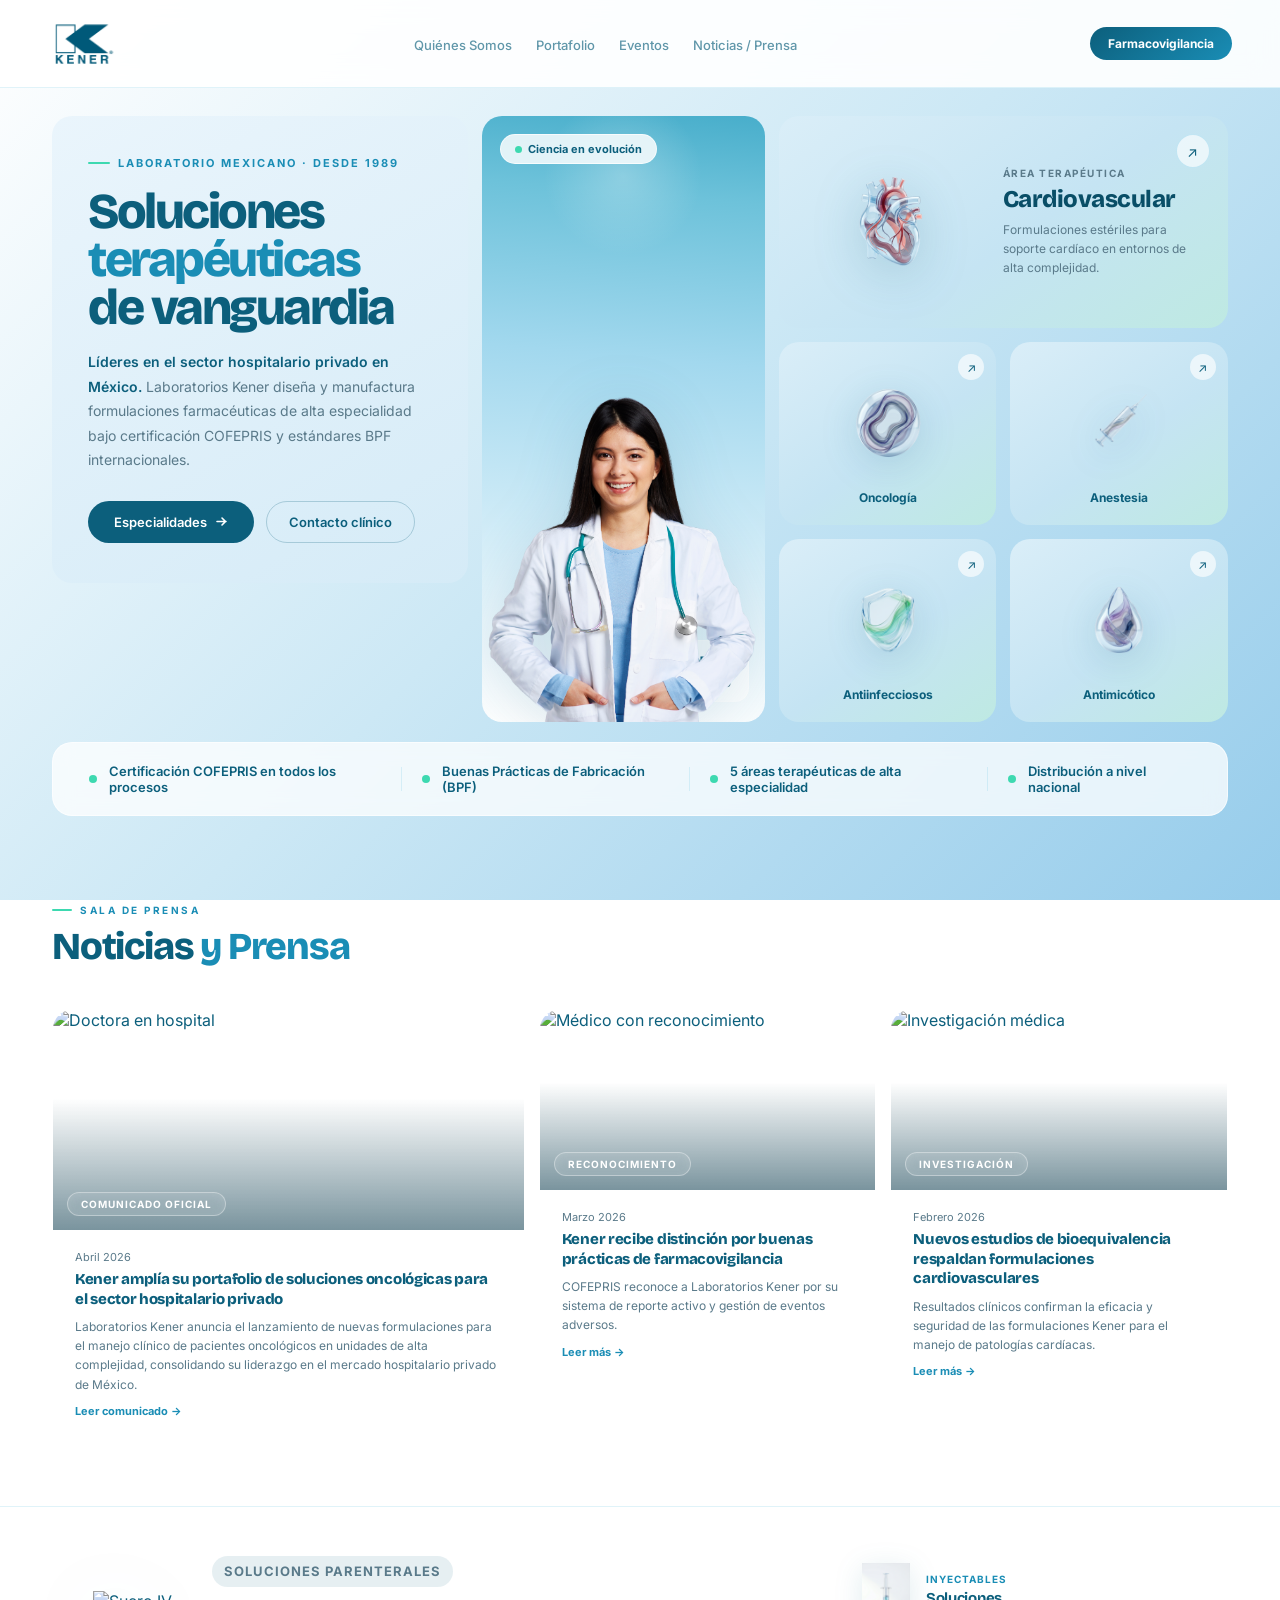
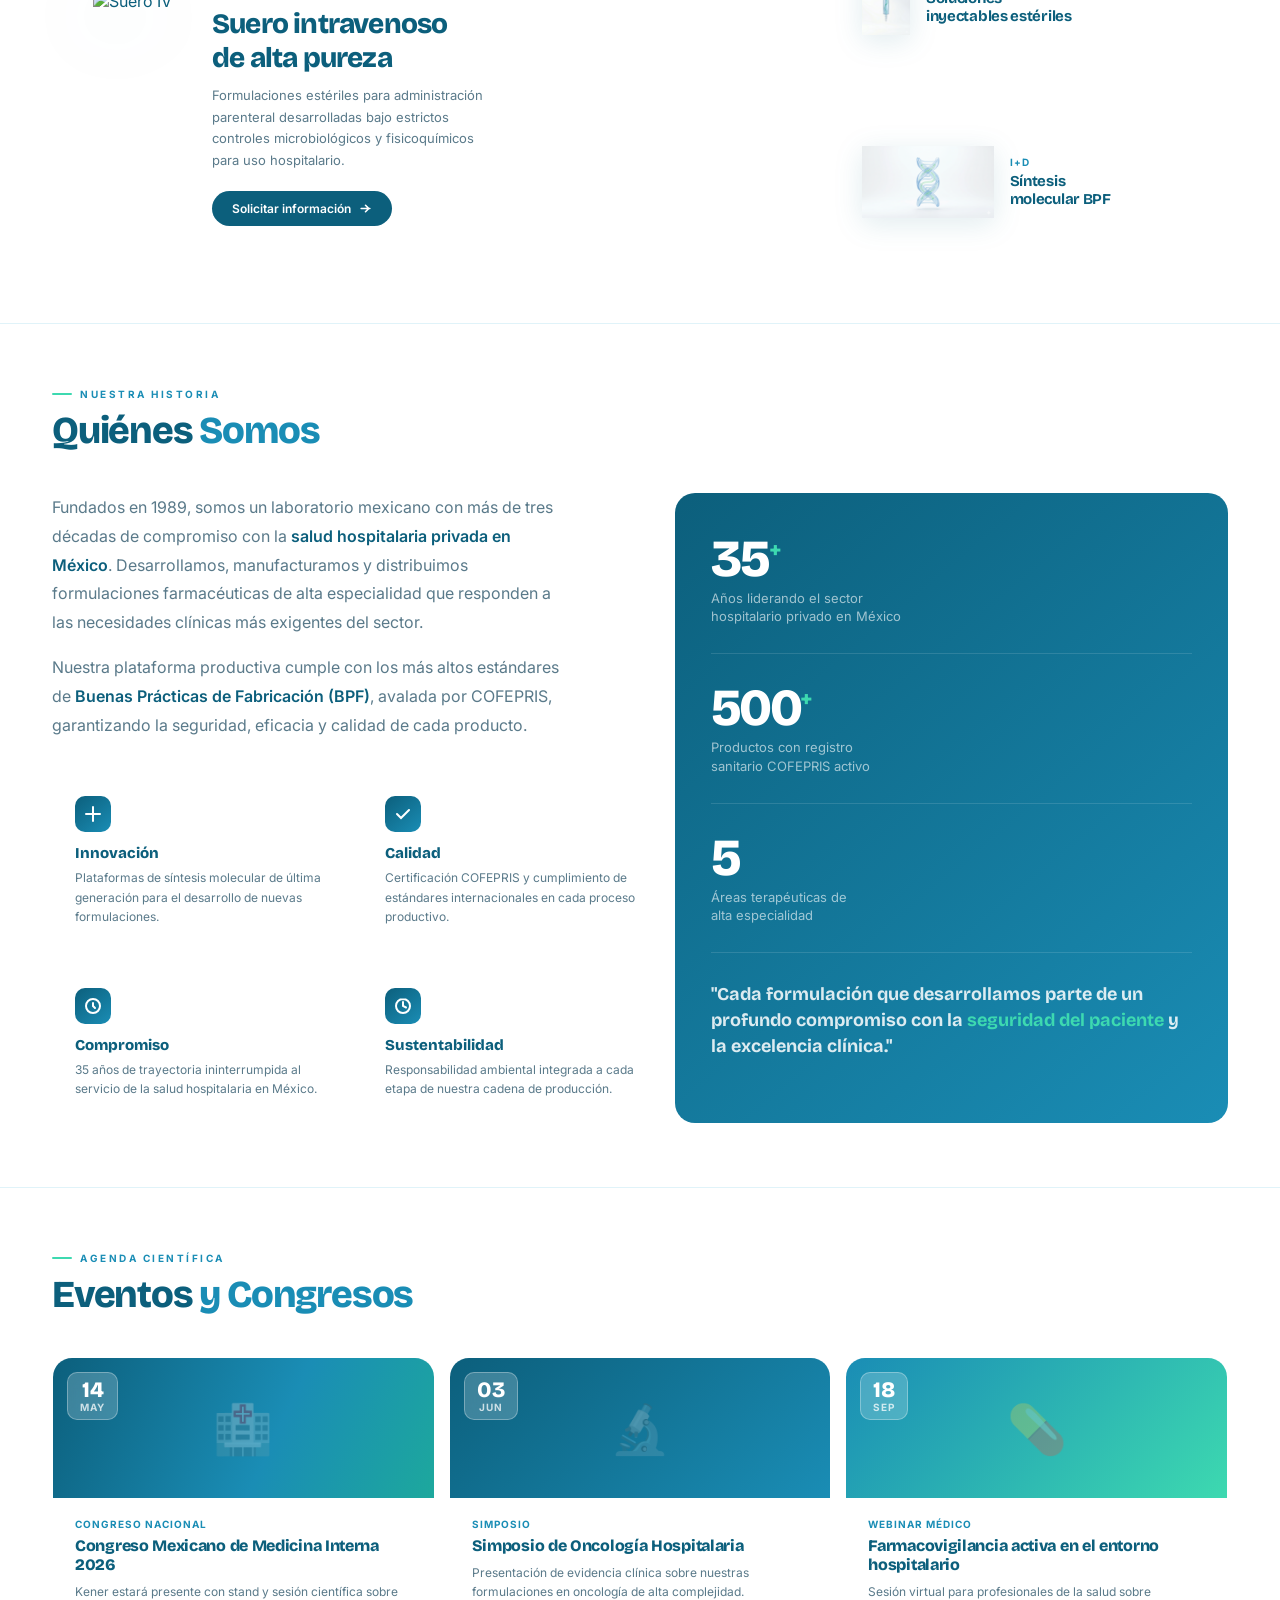
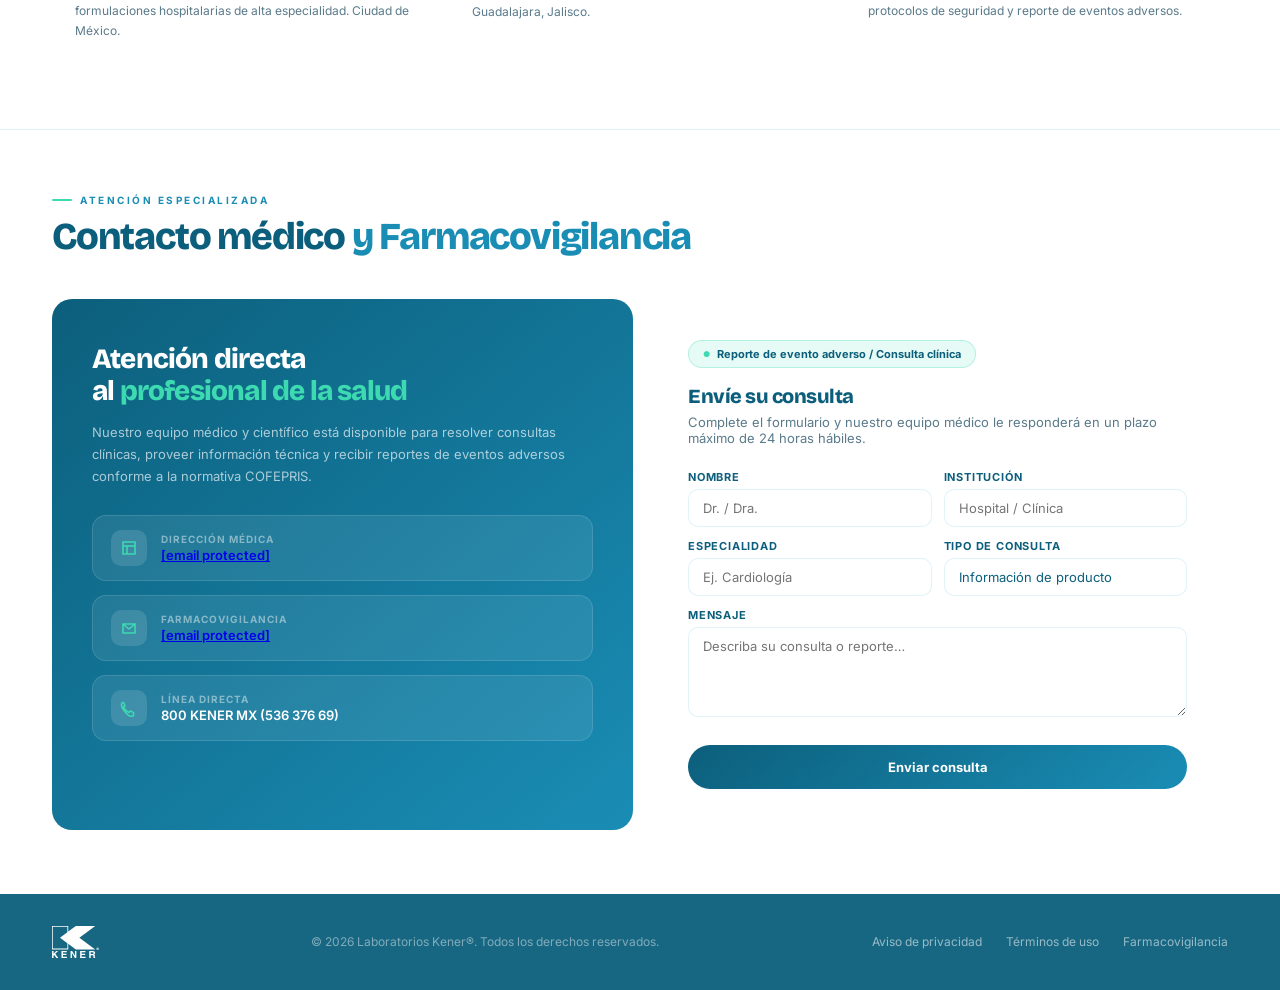
==== commit dbb0d427: "Ajustes en nombre de archivos index.html y home.html" ====
--- a/index.html
+++ b/index.html
@@ -1,445 +1,1207 @@
 <!DOCTYPE html>
 <html lang="es">
 <head>
-<meta charset="UTF-8">
-<meta name="viewport" content="width=device-width, initial-scale=1.0">
-<title>Laboratorios Kener — Soluciones farmacéuticas de alta especialidad</title>
-<meta name="description" content="Laboratorio farmacéutico mexicano desde 1989. Soluciones de alta especialidad para el sector hospitalario, con cumplimiento COFEPRIS.">
-<link rel="icon" type="image/jpeg" href="img/favicon.jpg">
-
-<link href="https://cdn.jsdelivr.net/npm/bootstrap@5.3.3/dist/css/bootstrap.min.css" rel="stylesheet">
-<link href="https://cdn.jsdelivr.net/npm/bootstrap-icons@1.11.3/font/bootstrap-icons.min.css" rel="stylesheet">
-<!-- Orden importa: tokens/marca → estilos de la home -->
-<link href="css/kener-styles.css" rel="stylesheet">
+  <meta charset="UTF-8"/>
+  <meta name="viewport" content="width=device-width, initial-scale=1.0"/>
+  <link rel="icon" type="image/jpeg" href="img/favicon.jpg"/>
+  <title>Laboratorios Kener — Ciencia en evolución</title>
+  <style>
+    @font-face {
+      font-family: 'Bricolage';
+      src: url('fonts/BricolageGrotesque-VariableFont.ttf') format('truetype');
+      font-weight: 100 900;
+    }
+    @font-face {
+      font-family: 'Inter';
+      src: url('fonts/Inter-VariableFont.ttf') format('truetype');
+      font-weight: 100 900;
+    }
+
+    *, *::before, *::after { box-sizing: border-box; margin: 0; padding: 0; }
+
+    :root {
+      --teal:     #0C5F7C;
+      --teal-d:   #094E67;
+      --teal-mid: #1A8DB5;
+      --sky:      #74C7E5;
+      --mint:     #3DD9B0;
+      --white:    #FFFFFF;
+      --gray:     #5A7A8A;
+      --border:   rgba(116,199,229,0.22);
+      --r:        20px;
+
+      --grad-page:     linear-gradient(135deg, #FFFFFF 0%, #CCE8F5 50%, #96CCEB 100%);
+      --grad-sky-cell: linear-gradient(185deg, #48AECB 0%, #6DC2DA 14%, #A2D8EE 40%, #CAE9F6 65%, #EBF7FC 84%, #FFFFFF 100%);
+      --grad-text:     linear-gradient(150deg, #EAF5FC 0%, #D5EBF7 100%);
+      --grad-teal:     linear-gradient(140deg, #0C5F7C 0%, #1A8DB5 100%);
+      --grad-mint:     linear-gradient(140deg, #3DD9B0 0%, #27C8A0 100%);
+      --grad-card:     linear-gradient(145deg, #DAEEF8 0%, #C5E4F3 55%, #BEE9E2 100%);
+      --grad-wide:     linear-gradient(115deg, #0C5F7C 0%, #1A8DB5 58%, #1DA89D 100%);
+      --grad-showcase: linear-gradient(145deg, #C8E6F4 0%, #B2DAF0 40%, #B4ECE3 100%);
+    }
+
+    html { scroll-behavior: smooth; }
+
+    body {
+      font-family: 'Inter', system-ui, sans-serif;
+      background: var(--grad-page);
+      background-attachment: fixed;
+      color: var(--teal);
+      min-height: 100vh;
+    }
+
+    /* ══════════════════════════════
+       NAV
+    ══════════════════════════════ */
+    nav {
+      position: sticky; top: 0; z-index: 99;
+      display: flex; align-items: center; justify-content: space-between;
+      padding: 0 48px; height: 88px;
+      background: rgba(255,255,255,0.9);
+      backdrop-filter: blur(14px);
+      border-bottom: 1px solid var(--border);
+      gap: 24px;
+    }
+
+    .logo-img { height: 72px; object-fit: contain; flex-shrink: 0; }
+
+    .nav-links { display: flex; gap: 24px; list-style: none; }
+    .nav-links a {
+      font-size: 13px; font-weight: 500;
+      color: var(--teal); opacity: .65;
+      text-decoration: none; white-space: nowrap;
+      transition: opacity .2s;
+    }
+    .nav-links a:hover { opacity: 1; }
+
+    .nav-pill {
+      background: var(--grad-teal);
+      color: var(--white);
+      font-size: 12px; font-weight: 700;
+      padding: 9px 18px; border-radius: 50px;
+      text-decoration: none; white-space: nowrap;
+      flex-shrink: 0; transition: filter .2s;
+    }
+    .nav-pill:hover { filter: brightness(1.1); }
+
+    /* ══════════════════════════════
+       HERO — 3 columnas
+    ══════════════════════════════ */
+    .hero-wrap {
+      max-width: 1280px; margin: 0 auto;
+      padding: 28px 52px 20px;
+      display: grid;
+      grid-template-columns: 1fr 0.68fr 1.08fr;
+      gap: 14px;
+      align-items: stretch;
+    }
+
+    .hero-left { display: flex; flex-direction: column; gap: 14px; }
+
+    .cell-text {
+      background: var(--grad-text);
+      border-radius: var(--r); padding: 40px 36px;
+    }
+
+    .kicker {
+      font-size: 11px; font-weight: 700;
+      text-transform: uppercase; letter-spacing: 2px;
+      color: var(--teal-mid); margin-bottom: 18px;
+      display: flex; align-items: center; gap: 8px;
+    }
+    .kicker::before {
+      content: ''; width: 22px; height: 2px;
+      background: var(--mint); border-radius: 1px;
+    }
+
+    .big-h {
+      font-family: 'Bricolage', sans-serif;
+      font-size: 50px; font-weight: 900;
+      line-height: .96; letter-spacing: -2.5px;
+      color: var(--teal); margin-bottom: 18px;
+    }
+    .big-h em { font-style: normal; color: var(--teal-mid); }
+
+    .body-txt {
+      font-size: 14px; line-height: 1.75; color: var(--gray);
+      max-width: 360px; margin-bottom: 28px;
+    }
+    .body-txt strong { color: var(--teal); font-weight: 600; }
+
+    .btn-row { display: flex; align-items: center; gap: 12px; }
+
+    .btn-solid {
+      background: var(--teal); color: var(--white);
+      font-size: 13px; font-weight: 600;
+      padding: 13px 26px; border-radius: 50px;
+      text-decoration: none; display: inline-flex;
+      align-items: center; gap: 8px; transition: background .2s;
+    }
+    .btn-solid:hover { background: var(--teal-mid); }
+    .btn-solid svg { width: 13px; height: 13px; }
+
+    .btn-outline {
+      border: 1.5px solid rgba(12,95,124,.25);
+      color: var(--teal); font-size: 13px; font-weight: 600;
+      padding: 12px 22px; border-radius: 50px;
+      text-decoration: none; transition: border-color .2s;
+    }
+    .btn-outline:hover { border-color: var(--teal-mid); }
+
+    /* Doctora */
+    .cell-doctora {
+      border-radius: var(--r);
+      background: var(--grad-sky-cell);
+      display: flex; flex-direction: column;
+      align-items: center; justify-content: flex-end;
+      position: relative; overflow: hidden;
+    }
+    .cell-doctora::before {
+      content: '';
+      position: absolute; top: -20px; left: 50%; transform: translateX(-50%);
+      width: 160px; height: 160px; border-radius: 50%;
+      background: radial-gradient(circle, rgba(255,255,255,0.25) 0%, transparent 70%);
+      pointer-events: none;
+    }
+    .doctora-badge {
+      position: absolute; top: 18px; left: 18px;
+      background: rgba(255,255,255,0.82); backdrop-filter: blur(10px);
+      border: 1px solid rgba(255,255,255,0.7);
+      border-radius: 50px; padding: 7px 14px;
+      font-size: 11px; font-weight: 700; color: var(--teal);
+      display: flex; align-items: center; gap: 6px;
+    }
+    .doctora-badge::before {
+      content: ''; width: 7px; height: 7px;
+      background: var(--mint); border-radius: 50%; flex-shrink: 0;
+    }
+    .doctora-stat {
+      position: absolute; bottom: 20px; right: 16px;
+      background: rgba(255,255,255,0.82); backdrop-filter: blur(10px);
+      border: 1px solid rgba(255,255,255,0.7);
+      border-radius: 14px; padding: 12px 16px; text-align: right;
+    }
+    .doctora-stat-num {
+      font-family: 'Bricolage', sans-serif;
+      font-size: 22px; font-weight: 900;
+      letter-spacing: -1px; color: var(--teal); line-height: 1;
+    }
+    .doctora-stat-lbl {
+      font-size: 9px; font-weight: 600;
+      text-transform: uppercase; letter-spacing: .8px;
+      color: var(--gray); margin-top: 3px;
+    }
+    .doctora-img {
+      width: 100%; height: 95%;
+      object-fit: contain; object-position: bottom center;
+      position: relative; z-index: 1;
+      filter: drop-shadow(0 10px 30px rgba(12,95,124,0.14));
+    }
+
+    /* Especialidades */
+    .hero-right {
+      display: grid; grid-template-columns: 1fr 1fr;
+      gap: 14px; align-content: stretch;
+    }
+    .esp-hero-card {
+      background: var(--grad-card);
+      border-radius: var(--r); padding: 26px 20px 20px;
+      display: flex; flex-direction: column; align-items: center;
+      gap: 12px; cursor: pointer; position: relative; overflow: hidden;
+      transition: transform .25s, box-shadow .25s;
+    }
+    .esp-hero-card:hover {
+      transform: translateY(-4px);
+      box-shadow: 0 18px 40px rgba(12,95,124,.14);
+    }
+    .esp-hero-card.wide {
+      grid-column: 1 / 3; flex-direction: row; align-items: center;
+      padding: 26px 28px; background: var(--grad-card);
+    }
+    .esp-img-sm {
+      width: 110px; height: 110px; object-fit: contain;
+      filter: drop-shadow(0 8px 18px rgba(12,95,124,.15));
+    }
+    .esp-img-lg {
+      height: 160px; object-fit: contain;
+      filter: drop-shadow(0 10px 24px rgba(12,95,124,.18)); flex-shrink: 0;
+    }
+    .esp-name { font-size: 12px; font-weight: 700; color: var(--teal); text-align: center; }
+    .esp-wide-info { flex: 1; padding-left: 24px; }
+    .esp-wide-tag {
+      font-size: 10px; font-weight: 700; text-transform: uppercase;
+      letter-spacing: 1.5px; color: var(--gray); margin-bottom: 6px;
+    }
+    .esp-wide-name {
+      font-family: 'Bricolage', sans-serif;
+      font-size: 24px; font-weight: 800;
+      color: var(--teal-d); letter-spacing: -.5px; margin-bottom: 7px;
+    }
+    .esp-wide-desc {
+      font-size: 12px; line-height: 1.6;
+      color: var(--gray); max-width: 220px;
+    }
+    .esp-arrow-btn {
+      width: 34px; height: 34px; border-radius: 50%;
+      background: rgba(255,255,255,.65); border: 1px solid rgba(116,199,229,.35);
+      display: flex; align-items: center; justify-content: center;
+      position: absolute; top: 18px; right: 18px;
+      font-size: 14px; color: var(--teal); cursor: pointer; transition: background .2s;
+    }
+    .esp-arrow-btn:hover { background: var(--mint); color: var(--teal-d); border-color: transparent; }
+    .esp-arrow-sm {
+      position: absolute; top: 12px; right: 12px;
+      width: 26px; height: 26px; border-radius: 50%;
+      background: rgba(255,255,255,.65);
+      display: flex; align-items: center; justify-content: center;
+      font-size: 12px; color: var(--teal); transition: background .2s;
+    }
+    .esp-hero-card:hover .esp-arrow-sm { background: var(--mint); color: var(--teal-d); }
+
+    /* ══════════════════════════════
+       BARRA COFEPRIS
+    ══════════════════════════════ */
+    .cert-bar { max-width: 1280px; margin: 0 auto; padding: 0 52px 24px; }
+    .cert-inner {
+      background: rgba(255,255,255,0.75); backdrop-filter: blur(10px);
+      border: 1px solid rgba(255,255,255,0.6);
+      border-radius: var(--r);
+      display: flex; align-items: center; justify-content: space-between;
+      padding: 20px 36px; gap: 20px;
+    }
+    .cert-item { display: flex; align-items: center; gap: 12px; }
+    .cert-dot { width: 8px; height: 8px; border-radius: 50%; background: var(--mint); flex-shrink: 0; }
+    .cert-text { font-size: 13px; font-weight: 600; color: var(--teal); }
+    .cert-div { width: 1px; height: 24px; background: var(--border); }
+
+    /* ══════════════════════════════
+       SHOWCASE PRODUCTOS (Portafolio)
+    ══════════════════════════════ */
+    .showcase {
+      max-width: 1280px; margin: 0 auto;
+      padding: 8px 52px 56px;
+      display: grid; grid-template-columns: 2fr 1fr; gap: 14px;
+    }
+    .show-main {
+      background: rgba(255,255,255,0.85);
+      backdrop-filter: blur(8px);
+      border: 1px solid rgba(255,255,255,0.7);
+      border-radius: var(--r); padding: 40px;
+      display: flex; align-items: center; gap: 40px;
+    }
+    .show-main img {
+      height: 200px; object-fit: contain;
+      filter: drop-shadow(0 16px 36px rgba(12,95,124,.18)); flex-shrink: 0;
+    }
+    .show-main-text h3 {
+      font-family: 'Bricolage', sans-serif;
+      font-size: 28px; font-weight: 800;
+      letter-spacing: -.8px; color: var(--teal); margin-bottom: 10px;
+    }
+    .show-main-text p {
+      font-size: 13px; line-height: 1.65; color: var(--gray);
+      margin-bottom: 20px; max-width: 280px;
+    }
+    .show-tag {
+      display: inline-block; background: rgba(12,95,124,.1);
+      color: var(--teal); font-size: 10px; font-weight: 700;
+      letter-spacing: 1px; text-transform: uppercase;
+      padding: 5px 12px; border-radius: 50px; margin-bottom: 10px;
+    }
+    .show-side { display: flex; flex-direction: column; gap: 14px; }
+    .show-mini {
+      flex: 1; background: rgba(255,255,255,0.72); backdrop-filter: blur(8px);
+      border: 1px solid rgba(255,255,255,0.6); border-radius: var(--r);
+      padding: 24px 20px; display: flex; align-items: center; gap: 16px;
+      transition: background .2s;
+    }
+    .show-mini:hover { background: rgba(255,255,255,0.9); }
+    .show-mini img {
+      height: 72px; object-fit: contain;
+      filter: drop-shadow(0 6px 14px rgba(12,95,124,.12)); flex-shrink: 0;
+    }
+    .show-mini-cat {
+      font-size: 10px; font-weight: 700; text-transform: uppercase;
+      letter-spacing: 1px; color: var(--teal-mid); margin-bottom: 4px;
+    }
+    .show-mini-name {
+      font-family: 'Bricolage', sans-serif;
+      font-size: 15px; font-weight: 700; color: var(--teal); letter-spacing: -.3px;
+    }
+
+    /* ══════════════════════════════
+       UTILIDADES DE SECCIÓN
+    ══════════════════════════════ */
+    .sec-wrap {
+      max-width: 1280px; margin: 0 auto;
+      padding: 64px 52px;
+    }
+    .sec-wrap + .sec-wrap { padding-top: 0; }
+
+    .sec-eyebrow {
+      font-size: 10px; font-weight: 700; text-transform: uppercase;
+      letter-spacing: 2.5px; color: var(--teal-mid);
+      display: flex; align-items: center; gap: 8px; margin-bottom: 8px;
+    }
+    .sec-eyebrow::before {
+      content: ''; width: 20px; height: 2px;
+      background: var(--mint); border-radius: 1px;
+    }
+    .sec-title {
+      font-family: 'Bricolage', sans-serif;
+      font-size: 38px; font-weight: 800;
+      letter-spacing: -1.2px; color: var(--teal); margin-bottom: 40px;
+    }
+    .sec-title span { color: var(--teal-mid); }
+
+    .divider {
+      border: none; border-top: 1px solid var(--border);
+      max-width: 1280px; margin: 0 auto 0;
+    }
+
+    /* ══════════════════════════════
+       QUIÉNES SOMOS
+    ══════════════════════════════ */
+    .qs-grid {
+      display: grid; grid-template-columns: 1.1fr 1fr; gap: 14px;
+      align-items: stretch;
+    }
+    .qs-left {}
+    .qs-lead {
+      font-size: 16px; line-height: 1.8; color: var(--gray);
+      max-width: 520px; margin-bottom: 32px;
+    }
+    .qs-lead strong { color: var(--teal); font-weight: 600; }
+
+    .qs-pillars {
+      display: grid; grid-template-columns: 1fr 1fr; gap: 12px;
+    }
+    .qs-pillar {
+      background: rgba(255,255,255,0.72); backdrop-filter: blur(8px);
+      border: 1px solid rgba(255,255,255,0.6);
+      border-radius: var(--r); padding: 24px 22px;
+      transition: background .2s;
+    }
+    .qs-pillar:hover { background: rgba(255,255,255,0.92); }
+    .qs-pillar-icon {
+      width: 36px; height: 36px; border-radius: 10px;
+      background: var(--grad-teal);
+      display: flex; align-items: center; justify-content: center;
+      margin-bottom: 12px;
+    }
+    .qs-pillar-icon svg { width: 18px; height: 18px; color: white; }
+    .qs-pillar h4 {
+      font-family: 'Bricolage', sans-serif;
+      font-size: 15px; font-weight: 800; color: var(--teal); margin-bottom: 6px;
+    }
+    .qs-pillar p { font-size: 12px; line-height: 1.6; color: var(--gray); }
+
+    .qs-right {
+      background: var(--grad-teal); border-radius: var(--r);
+      padding: 40px 36px;
+      display: flex; flex-direction: column; gap: 28px;
+    }
+    .qs-stat-row { display: flex; flex-direction: column; gap: 4px; }
+    .qs-stat-num {
+      font-family: 'Bricolage', sans-serif;
+      font-size: 52px; font-weight: 900;
+      letter-spacing: -2.5px; color: #FFFFFF; line-height: 1;
+    }
+    .qs-stat-num sup { font-size: 24px; color: var(--mint); }
+    .qs-stat-lbl { font-size: 13px; color: rgba(255,255,255,.6); line-height: 1.4; }
+    .qs-divider { border: none; border-top: 1px solid rgba(255,255,255,.12); }
+    .qs-quote {
+      font-family: 'Bricolage', sans-serif;
+      font-size: 18px; font-weight: 700; line-height: 1.45;
+      color: rgba(255,255,255,.85);
+    }
+    .qs-quote em { font-style: normal; color: var(--mint); }
+
+    /* ══════════════════════════════
+       EVENTOS
+    ══════════════════════════════ */
+    .eventos-grid {
+      display: grid; grid-template-columns: repeat(3, 1fr); gap: 14px;
+    }
+    .evento-card {
+      background: rgba(255,255,255,0.75); backdrop-filter: blur(10px);
+      border: 1px solid rgba(255,255,255,0.6); border-radius: var(--r);
+      overflow: hidden; cursor: pointer; transition: transform .25s, box-shadow .25s;
+    }
+    .evento-card:hover {
+      transform: translateY(-4px); box-shadow: 0 16px 36px rgba(12,95,124,.12);
+    }
+    .evento-img {
+      height: 140px;
+      display: flex; align-items: center; justify-content: center;
+      position: relative; overflow: hidden;
+    }
+    .evento-card:nth-child(1) .evento-img { background: var(--grad-wide); }
+    .evento-card:nth-child(2) .evento-img { background: var(--grad-teal); }
+    .evento-card:nth-child(3) .evento-img { background: linear-gradient(135deg, #1A8DB5 0%, #3DD9B0 100%); }
+    .evento-img-icon {
+      font-size: 48px; opacity: .25;
+    }
+    .evento-date {
+      position: absolute; top: 14px; left: 14px;
+      background: rgba(255,255,255,0.2); backdrop-filter: blur(8px);
+      border: 1px solid rgba(255,255,255,.3);
+      border-radius: 10px; padding: 6px 12px; text-align: center;
+    }
+    .evento-date-d {
+      font-family: 'Bricolage', sans-serif;
+      font-size: 22px; font-weight: 900; color: #FFFFFF; line-height: 1;
+    }
+    .evento-date-m {
+      font-size: 10px; font-weight: 700; text-transform: uppercase;
+      letter-spacing: 1px; color: rgba(255,255,255,.75);
+    }
+    .evento-body { padding: 20px 22px 24px; }
+    .evento-tag {
+      font-size: 10px; font-weight: 700; text-transform: uppercase;
+      letter-spacing: 1px; color: var(--teal-mid); margin-bottom: 6px;
+    }
+    .evento-title {
+      font-family: 'Bricolage', sans-serif;
+      font-size: 16px; font-weight: 800; color: var(--teal);
+      letter-spacing: -.3px; margin-bottom: 8px;
+    }
+    .evento-desc { font-size: 12px; line-height: 1.6; color: var(--gray); }
+
+    /* ══════════════════════════════
+       NOTICIAS / PRENSA
+    ══════════════════════════════ */
+    .noticias-grid {
+      display: grid; grid-template-columns: 1.4fr 1fr 1fr; gap: 14px;
+    }
+    .noticia-card {
+      background: rgba(255,255,255,0.75); backdrop-filter: blur(10px);
+      border: 1px solid rgba(255,255,255,0.6); border-radius: var(--r);
+      overflow: hidden; cursor: pointer; transition: transform .25s, box-shadow .25s;
+    }
+    .noticia-card:hover {
+      transform: translateY(-4px); box-shadow: 0 16px 36px rgba(12,95,124,.12);
+    }
+    .noticia-card.featured { grid-row: span 1; }
+    .noticia-img {
+      height: 180px; position: relative; overflow: hidden;
+      display: flex; align-items: flex-end; padding: 14px;
+    }
+    .noticia-card:nth-child(1) .noticia-img { height: 220px; }
+    .noticia-img img {
+      position: absolute; inset: 0;
+      width: 100%; height: 100%; object-fit: cover;
+      transition: transform .4s ease;
+    }
+    .noticia-card:hover .noticia-img img { transform: scale(1.04); }
+    /* overlay oscuro para legibilidad del chip */
+    .noticia-img::after {
+      content: '';
+      position: absolute; inset: 0;
+      background: linear-gradient(to top, rgba(12,60,78,0.55) 0%, transparent 60%);
+    }
+    .noticia-chip {
+      position: relative; z-index: 1;
+      background: rgba(255,255,255,.18); backdrop-filter: blur(6px);
+      border: 1px solid rgba(255,255,255,.35); border-radius: 50px;
+      padding: 5px 13px; font-size: 10px; font-weight: 700;
+      text-transform: uppercase; letter-spacing: 1px; color: #FFFFFF;
+    }
+    .noticia-body { padding: 20px 22px 22px; }
+    .noticia-date { font-size: 11px; color: var(--gray); margin-bottom: 6px; }
+    .noticia-title {
+      font-family: 'Bricolage', sans-serif;
+      font-size: 15px; font-weight: 800; color: var(--teal);
+      letter-spacing: -.3px; margin-bottom: 8px; line-height: 1.3;
+    }
+    .noticia-desc { font-size: 12px; line-height: 1.6; color: var(--gray); }
+    .noticia-link {
+      display: inline-flex; align-items: center; gap: 4px;
+      font-size: 11px; font-weight: 700; color: var(--teal-mid);
+      text-decoration: none; margin-top: 10px;
+    }
+
+    /* ══════════════════════════════
+       CONTACTO MÉDICO Y FARMACOVIGILANCIA
+    ══════════════════════════════ */
+    .contacto-grid {
+      display: grid; grid-template-columns: 1fr 1fr; gap: 14px;
+    }
+    .contacto-info {
+      background: var(--grad-teal); border-radius: var(--r); padding: 44px 40px;
+      display: flex; flex-direction: column; gap: 28px;
+    }
+    .contacto-info h3 {
+      font-family: 'Bricolage', sans-serif;
+      font-size: 28px; font-weight: 800; line-height: 1.15;
+      color: #FFFFFF; letter-spacing: -.8px;
+    }
+    .contacto-info h3 em { font-style: normal; color: var(--mint); }
+    .contacto-info p { font-size: 13px; line-height: 1.7; color: rgba(255,255,255,.65); }
+
+    .contacto-data { display: flex; flex-direction: column; gap: 14px; }
+    .contacto-item {
+      display: flex; align-items: center; gap: 14px;
+      background: rgba(255,255,255,.08); border: 1px solid rgba(255,255,255,.12);
+      border-radius: 14px; padding: 14px 18px;
+    }
+    .contacto-item-icon {
+      width: 36px; height: 36px; flex-shrink: 0;
+      border-radius: 10px; background: rgba(255,255,255,.12);
+      display: flex; align-items: center; justify-content: center;
+    }
+    .contacto-item-icon svg { width: 18px; height: 18px; color: var(--mint); }
+    .contacto-item-label { font-size: 10px; font-weight: 700; text-transform: uppercase; letter-spacing: 1px; color: rgba(255,255,255,.45); }
+    .contacto-item-value { font-size: 13px; font-weight: 600; color: #FFFFFF; margin-top: 2px; }
+
+    .contacto-form {
+      background: rgba(255,255,255,0.8); backdrop-filter: blur(12px);
+      border: 1px solid rgba(255,255,255,0.7); border-radius: var(--r);
+      padding: 40px;
+    }
+    .contacto-form h4 {
+      font-family: 'Bricolage', sans-serif;
+      font-size: 20px; font-weight: 800; color: var(--teal);
+      letter-spacing: -.5px; margin-bottom: 6px;
+    }
+    .contacto-form p { font-size: 13px; color: var(--gray); margin-bottom: 24px; }
+
+    .form-row { display: grid; grid-template-columns: 1fr 1fr; gap: 12px; margin-bottom: 12px; }
+    .form-group { display: flex; flex-direction: column; gap: 5px; }
+    .form-group.full { grid-column: 1 / 3; }
+    .form-label { font-size: 11px; font-weight: 700; color: var(--teal); text-transform: uppercase; letter-spacing: .8px; }
+    .form-input, .form-select, .form-textarea {
+      background: rgba(255,255,255,0.9); border: 1.5px solid var(--border);
+      border-radius: 10px; padding: 10px 14px;
+      font-family: 'Inter', sans-serif; font-size: 13px; color: var(--teal);
+      outline: none; transition: border-color .2s;
+      width: 100%;
+    }
+    .form-input:focus, .form-select:focus, .form-textarea:focus {
+      border-color: var(--teal-mid);
+    }
+    .form-textarea { min-height: 90px; resize: vertical; }
+    .form-select { appearance: none; cursor: pointer; }
+
+    .farma-badge {
+      display: inline-flex; align-items: center; gap: 7px;
+      background: rgba(61,217,176,.12); border: 1px solid rgba(61,217,176,.3);
+      border-radius: 50px; padding: 6px 14px;
+      font-size: 11px; font-weight: 700; color: var(--teal);
+      margin-bottom: 16px; width: fit-content;
+    }
+    .farma-badge::before { content: '●'; font-size: 8px; color: var(--mint); }
+
+    .btn-submit {
+      width: 100%; background: var(--grad-teal); color: var(--white);
+      font-family: 'Inter', sans-serif; font-size: 13px; font-weight: 700;
+      padding: 14px 24px; border-radius: 50px; border: none;
+      cursor: pointer; margin-top: 16px; transition: filter .2s;
+    }
+    .btn-submit:hover { filter: brightness(1.1); }
+
+    /* ══════════════════════════════
+       FOOTER
+    ══════════════════════════════ */
+    footer {
+      background: rgba(12,95,124,0.95); backdrop-filter: blur(10px);
+      padding: 32px 52px;
+      display: flex; align-items: center; justify-content: space-between;
+      gap: 24px;
+    }
+    .ft-logo { height: 32px; object-fit: contain; }
+    .ft-copy { font-size: 12px; color: rgba(255,255,255,.45); }
+    .ft-links { display: flex; gap: 24px; }
+    .ft-links a {
+      font-size: 12px; color: rgba(255,255,255,.55);
+      text-decoration: none; transition: color .2s;
+    }
+    .ft-links a:hover { color: #FFFFFF; }
+
+    /* ══════════════════════════════
+       HAMBURGER
+    ══════════════════════════════ */
+    .nav-toggle {
+      display: none;
+      flex-direction: column; justify-content: center; gap: 5px;
+      width: 40px; height: 40px; border: none; background: none;
+      cursor: pointer; flex-shrink: 0; padding: 4px;
+    }
+    .nav-toggle span {
+      display: block; height: 2px; border-radius: 2px;
+      background: var(--teal); transition: all .25s;
+    }
+    .nav-toggle.open span:nth-child(1) { transform: translateY(7px) rotate(45deg); }
+    .nav-toggle.open span:nth-child(2) { opacity: 0; }
+    .nav-toggle.open span:nth-child(3) { transform: translateY(-7px) rotate(-45deg); }
+
+    /* ══════════════════════════════
+       1100px — TABLET LANDSCAPE
+    ══════════════════════════════ */
+    @media (max-width: 1100px) {
+      nav { padding: 0 32px; gap: 16px; }
+      .nav-links { gap: 16px; }
+      .nav-links a { font-size: 12px; }
+      .nav-pill { font-size: 11px; padding: 8px 14px; }
+
+      /* Hero: ocultar doctora, 2 columnas */
+      .hero-wrap {
+        grid-template-columns: 1fr 1.1fr;
+        padding: 24px 32px 16px;
+      }
+      .cell-doctora { display: none; }
+
+      .big-h { font-size: 42px; letter-spacing: -2px; }
+
+      .cert-bar { padding: 0 32px 20px; }
+      .cert-inner { flex-wrap: wrap; gap: 14px; padding: 16px 24px; }
+      .cert-div { display: none; }
+
+      .sec-wrap { padding: 48px 32px; }
+      .showcase { padding: 8px 32px 48px; }
+
+      .qs-grid { grid-template-columns: 1fr 0.85fr; }
+      .noticias-grid { grid-template-columns: 1fr 1fr; }
+      .noticia-card.featured { grid-column: 1 / 3; }
+
+      .contacto-info h3 { font-size: 24px; }
+      footer { padding: 28px 32px; }
+    }
+
+    /* ══════════════════════════════
+       768px — TABLET / MÓVIL GRANDE
+    ══════════════════════════════ */
+    @media (max-width: 768px) {
+      /* NAV hamburguesa */
+      nav { padding: 0 20px; height: 72px; position: relative; }
+      .logo-img { height: 52px; }
+      .nav-links {
+        display: none; flex-direction: column; gap: 0;
+        position: absolute; top: 72px; left: 0; right: 0;
+        background: rgba(255,255,255,0.97);
+        backdrop-filter: blur(16px);
+        border-bottom: 1px solid var(--border);
+        padding: 8px 0; z-index: 200;
+      }
+      .nav-links.open { display: flex; }
+      .nav-links li { width: 100%; }
+      .nav-links a {
+        display: block; padding: 14px 24px;
+        font-size: 14px; font-weight: 600; opacity: 1;
+        border-bottom: 1px solid var(--border);
+      }
+      .nav-links a:hover { background: rgba(12,95,124,.04); }
+      .nav-toggle { display: flex; }
+      .nav-pill { font-size: 11px; padding: 8px 12px; }
+
+      /* Hero: columna única */
+      .hero-wrap {
+        grid-template-columns: 1fr;
+        padding: 20px 20px 16px;
+        gap: 12px;
+      }
+      .cell-doctora { display: none; }
+      .big-h { font-size: 36px; letter-spacing: -1.5px; }
+      .body-txt { max-width: 100%; }
+      .btn-row { flex-wrap: wrap; }
+
+      /* Especialidades hero */
+      .hero-right { grid-template-columns: 1fr 1fr; }
+      .esp-hero-card.wide { flex-direction: column; text-align: center; padding: 20px; }
+      .esp-wide-info { padding-left: 0; padding-top: 12px; }
+      .esp-wide-desc { max-width: 100%; }
+      .esp-img-lg { height: 110px; }
+      .esp-img-sm { width: 80px; height: 80px; }
+
+      /* Barra COFEPRIS */
+      .cert-bar { padding: 0 20px 16px; }
+      .cert-inner { flex-direction: column; align-items: flex-start; gap: 10px; padding: 20px; }
+
+      /* Secciones */
+      .sec-wrap { padding: 40px 20px; }
+      .sec-title { font-size: 28px; margin-bottom: 28px; }
+
+      /* Showcase */
+      .showcase { grid-template-columns: 1fr; padding: 8px 20px 40px; }
+      .show-main { flex-direction: column; align-items: center; text-align: center; gap: 24px; padding: 28px; }
+      .show-main img { height: 160px; }
+      .show-main-text p { max-width: 100%; }
+      .show-side { flex-direction: row; }
+      .show-mini { flex: 1; flex-direction: column; text-align: center; padding: 16px 12px; gap: 10px; }
+      .show-mini img { height: 56px; }
+
+      /* Noticias */
+      .noticias-grid { grid-template-columns: 1fr; }
+      .noticia-card.featured { grid-column: auto; }
+
+      /* Quiénes somos */
+      .qs-grid { grid-template-columns: 1fr; }
+      .qs-right { order: -1; padding: 28px 24px; }
+      .qs-right { flex-direction: row; flex-wrap: wrap; gap: 20px; }
+      .qs-stat-row { flex: 1; min-width: 120px; }
+      .qs-stat-num { font-size: 36px; }
+      .qs-divider { display: none; }
+      .qs-quote { width: 100%; }
+      .qs-pillars { grid-template-columns: 1fr 1fr; }
+      .qs-lead { font-size: 14px; max-width: 100%; }
+
+      /* Eventos */
+      .eventos-grid { grid-template-columns: 1fr; }
+
+      /* Contacto */
+      .contacto-grid { grid-template-columns: 1fr; }
+      .contacto-info { padding: 28px 24px; }
+      .contacto-form { padding: 28px 24px; }
+      .contacto-item-value { font-size: 11px; word-break: break-all; }
+      .form-row { grid-template-columns: 1fr; }
+      .form-group.full { grid-column: auto; }
+
+      /* Footer */
+      footer { flex-direction: column; align-items: flex-start; gap: 16px; padding: 28px 20px; }
+      .ft-links { flex-wrap: wrap; gap: 16px; }
+    }
+
+    /* ══════════════════════════════
+       480px — MÓVIL PEQUEÑO
+    ══════════════════════════════ */
+    @media (max-width: 480px) {
+      .logo-img { height: 44px; }
+      .nav-pill { display: none; } /* El link aparece en el menú hamburguesa */
+
+      .big-h { font-size: 30px; letter-spacing: -1px; }
+      .cell-text { padding: 28px 24px; }
+
+      /* Especialidades: columna única en móvil muy pequeño */
+      .hero-right { grid-template-columns: 1fr 1fr; gap: 10px; }
+      .esp-hero-card { padding: 16px 12px 14px; }
+      .esp-img-sm { width: 68px; height: 68px; }
+      .esp-name { font-size: 11px; }
+      .esp-hero-card.wide { gap: 8px; }
+      .esp-img-lg { height: 90px; }
+      .esp-wide-name { font-size: 18px; }
+      .esp-wide-desc { display: none; }
+
+      .sec-title { font-size: 24px; }
+
+      .show-side { flex-direction: column; }
+      .show-mini { flex-direction: row; text-align: left; gap: 14px; }
+      .show-mini img { height: 52px; }
+
+      .qs-pillars { grid-template-columns: 1fr; }
+      .qs-right { flex-direction: column; }
+      .qs-stat-num { font-size: 44px; }
+
+      footer { gap: 12px; }
+      .ft-copy { font-size: 11px; }
+    }
+  </style>
 </head>
 <body>
 
-<!-- ══ NAV ══ -->
- <header class="sticky-top">
-    <nav class="navbar navbar-expand-lg py-2 border-bottom k-nav" aria-label="Principal">
-        <div class="container-xxl">
-            <a class="navbar-brand" href="index.html"><img src="img/logo/logo%20kener-01.png" alt="Laboratorios Kener"></a>
-            <button class="navbar-toggler" type="button" data-bs-toggle="collapse" data-bs-target="#navMain" aria-controls="navMain" aria-expanded="false" aria-label="Abrir menú"><span class="navbar-toggler-icon"></span></button>
-            <div class="collapse navbar-collapse" id="navMain">
-            <ul class="navbar-nav mx-lg-auto gap-lg-3 my-3 my-lg-0 align-items-lg-center">
-                <li class="nav-item"><a class="nav-link active" href="index.html" aria-current="page">Inicio</a></li>
-                <li class="nav-item"><a class="nav-link" href="#">Especialidades</a></li>
-                <li class="nav-item"><a class="nav-link" href="#">Quiénes somos</a></li>
-                <li class="nav-item"><a class="nav-link" href="#">Kener Academy</a></li>
-                <li class="nav-item"><a class="nav-link" href="#">Noticias / Prensa</a></li>
-                <li class="nav-item"><a class="nav-link nav-link-portal" href="#" target="_blank" rel="noopener">Portal Proveedores <i class="bi bi-box-arrow-up-right small"></i></a></li><!-- TODO: URL del portal externo -->
-            </ul>
-            <a href="#" class="btn btn-gradient rounded-pill px-4">Farmacovigilancia <i class="bi bi-arrow-right-short"></i></a>
+  <!-- ══ NAV ══ -->
+  <nav>
+    <img class="logo-img" src="img/logo.jpg" alt="Laboratorios Kener" />
+    <ul class="nav-links">
+      <li><a href="#quienes-somos">Quiénes Somos</a></li>
+      <li><a href="#portafolio">Portafolio</a></li>
+      <li><a href="#eventos">Eventos</a></li>
+      <li><a href="#noticias">Noticias / Prensa</a></li>
+    </ul>
+    <a href="#contacto-medico" class="nav-pill">Farmacovigilancia</a>
+    <button class="nav-toggle" id="navToggle" aria-label="Menú">
+      <span></span><span></span><span></span>
+    </button>
+  </nav>
+
+  <!-- ══ HERO ══ -->
+  <div class="hero-wrap">
+
+    <!-- Col 1: Texto -->
+    <div class="hero-left">
+      <div class="cell-text">
+        <div class="kicker">Laboratorio Mexicano · Desde 1989</div>
+        <h1 class="big-h">Soluciones<br/><em>terapéuticas</em><br/>de vanguardia</h1>
+        <p class="body-txt">
+          <strong>Líderes en el sector hospitalario privado en México.</strong>
+          Laboratorios Kener diseña y manufactura formulaciones farmacéuticas de alta especialidad bajo certificación COFEPRIS y estándares BPF internacionales.
+        </p>
+        <div class="btn-row">
+          <a href="#portafolio" class="btn-solid">
+            Especialidades
+            <svg viewBox="0 0 13 13" fill="none">
+              <path d="M2 6.5h9M7 3l3.5 3.5L7 10" stroke="currentColor" stroke-width="1.6" stroke-linecap="round"/>
+            </svg>
+          </a>
+          <a href="#contacto-medico" class="btn-outline">Contacto clínico</a>
+        </div>
+      </div>
+    </div>
+
+    <!-- Col 2: Doctora -->
+    <div class="cell-doctora">
+      <div class="doctora-badge">Ciencia en evolución</div>
+      <img class="doctora-img" src="img/doctora.png" alt="Profesional Laboratorios Kener"/>
+      <div class="doctora-stat">
+        <div class="doctora-stat-num">COFEPRIS</div>
+        <div class="doctora-stat-lbl">Certificado</div>
+      </div>
+    </div>
+
+    <!-- Col 3: Especialidades -->
+    <div class="hero-right">
+      <div class="esp-hero-card wide">
+        <span class="esp-arrow-btn">↗</span>
+        <img class="esp-img-lg" src="img/cardiovascular.png" alt="Cardiovascular"/>
+        <div class="esp-wide-info">
+          <p class="esp-wide-tag">Área terapéutica</p>
+          <h2 class="esp-wide-name">Cardiovascular</h2>
+          <p class="esp-wide-desc">Formulaciones estériles para soporte cardíaco en entornos de alta complejidad.</p>
+        </div>
+      </div>
+      <div class="esp-hero-card">
+        <span class="esp-arrow-sm">↗</span>
+        <img class="esp-img-sm" src="img/oncologia.png" alt="Oncología"/>
+        <span class="esp-name">Oncología</span>
+      </div>
+      <div class="esp-hero-card">
+        <span class="esp-arrow-sm">↗</span>
+        <img class="esp-img-sm" src="img/anestesico.png" alt="Anestesia"/>
+        <span class="esp-name">Anestesia</span>
+      </div>
+      <div class="esp-hero-card">
+        <span class="esp-arrow-sm">↗</span>
+        <img class="esp-img-sm" src="img/Antiinfecciosos.png" alt="Antiinfecciosos"/>
+        <span class="esp-name">Antiinfecciosos</span>
+      </div>
+      <div class="esp-hero-card">
+        <span class="esp-arrow-sm">↗</span>
+        <img class="esp-img-sm" src="img/antimicotico.png" alt="Antimicótico"/>
+        <span class="esp-name">Antimicótico</span>
+      </div>
+    </div>
+
+  </div>
+
+  <!-- ══ BARRA COFEPRIS ══ -->
+  <div class="cert-bar">
+    <div class="cert-inner">
+      <div class="cert-item"><div class="cert-dot"></div><span class="cert-text">Certificación COFEPRIS en todos los procesos</span></div>
+      <div class="cert-div"></div>
+      <div class="cert-item"><div class="cert-dot"></div><span class="cert-text">Buenas Prácticas de Fabricación (BPF)</span></div>
+      <div class="cert-div"></div>
+      <div class="cert-item"><div class="cert-dot"></div><span class="cert-text">5 áreas terapéuticas de alta especialidad</span></div>
+      <div class="cert-div"></div>
+      <div class="cert-item"><div class="cert-dot"></div><span class="cert-text">Distribución a nivel nacional</span></div>
+    </div>
+  </div>
+
+  <!-- ══ NOTICIAS / PRENSA ══ -->
+  <section id="noticias" class="sec-wrap">
+    <div class="sec-eyebrow">Sala de prensa</div>
+    <h2 class="sec-title">Noticias <span>y Prensa</span></h2>
+    <div class="noticias-grid">
+
+      <div class="noticia-card featured">
+        <div class="noticia-img">
+          <img src="https://images.unsplash.com/photo-1584820927498-cfe5211fd8bf?auto=format&fit=crop&w=800&q=80" alt="Doctora en hospital" />
+          <span class="noticia-chip">Comunicado oficial</span>
+        </div>
+        <div class="noticia-body">
+          <p class="noticia-date">Abril 2026</p>
+          <h3 class="noticia-title">Kener amplía su portafolio de soluciones oncológicas para el sector hospitalario privado</h3>
+          <p class="noticia-desc">Laboratorios Kener anuncia el lanzamiento de nuevas formulaciones para el manejo clínico de pacientes oncológicos en unidades de alta complejidad, consolidando su liderazgo en el mercado hospitalario privado de México.</p>
+          <a href="nota-prensa.html" class="noticia-link">Leer comunicado →</a>
+        </div>
+      </div>
+
+      <div class="noticia-card">
+        <div class="noticia-img">
+          <img src="https://images.unsplash.com/photo-1559757148-5c350d0d3c56?auto=format&fit=crop&w=600&q=80" alt="Médico con reconocimiento" />
+          <span class="noticia-chip">Reconocimiento</span>
+        </div>
+        <div class="noticia-body">
+          <p class="noticia-date">Marzo 2026</p>
+          <h3 class="noticia-title">Kener recibe distinción por buenas prácticas de farmacovigilancia</h3>
+          <p class="noticia-desc">COFEPRIS reconoce a Laboratorios Kener por su sistema de reporte activo y gestión de eventos adversos.</p>
+          <a href="#noticias" class="noticia-link">Leer más →</a>
+        </div>
+      </div>
+
+      <div class="noticia-card">
+        <div class="noticia-img">
+          <img src="https://images.unsplash.com/photo-1576091160550-2173dba999ef?auto=format&fit=crop&w=600&q=80" alt="Investigación médica" />
+          <span class="noticia-chip">Investigación</span>
+        </div>
+        <div class="noticia-body">
+          <p class="noticia-date">Febrero 2026</p>
+          <h3 class="noticia-title">Nuevos estudios de bioequivalencia respaldan formulaciones cardiovasculares</h3>
+          <p class="noticia-desc">Resultados clínicos confirman la eficacia y seguridad de las formulaciones Kener para el manejo de patologías cardíacas.</p>
+          <a href="#noticias" class="noticia-link">Leer más →</a>
+        </div>
+      </div>
+
+    </div>
+  </section>
+
+  <hr class="divider"/>
+
+  <!-- ══ PORTAFOLIO ══ -->
+  <div id="portafolio" class="showcase">
+    <div class="show-main">
+      <img src="img/suero-a.png" alt="Suero IV"/>
+      <div class="show-main-text">
+        <p class="show-tag">Soluciones parenterales</p>
+        <h3>Suero intravenoso<br/>de alta pureza</h3>
+        <p>Formulaciones estériles para administración parenteral desarrolladas bajo estrictos controles microbiológicos y fisicoquímicos para uso hospitalario.</p>
+        <a href="#contacto-medico" class="btn-solid" style="font-size:12px; padding:10px 20px">
+          Solicitar información
+          <svg width="12" height="12" viewBox="0 0 12 12" fill="none">
+            <path d="M2 6h8M6 3l3 3-3 3" stroke="currentColor" stroke-width="1.5" stroke-linecap="round"/>
+          </svg>
+        </a>
+      </div>
+    </div>
+    <div class="show-side">
+      <div class="show-mini">
+        <img src="img/jeringa.png" alt="Inyectable"/>
+        <div>
+          <p class="show-mini-cat">Inyectables</p>
+          <p class="show-mini-name">Soluciones<br/>inyectables estériles</p>
+        </div>
+      </div>
+      <div class="show-mini">
+        <img src="img/adn.png" alt="Síntesis"/>
+        <div>
+          <p class="show-mini-cat">I+D</p>
+          <p class="show-mini-name">Síntesis<br/>molecular BPF</p>
+        </div>
+      </div>
+    </div>
+  </div>
+
+  <hr class="divider"/>
+
+  <!-- ══ QUIÉNES SOMOS ══ -->
+  <section id="quienes-somos" class="sec-wrap">
+    <div class="sec-eyebrow">Nuestra historia</div>
+    <h2 class="sec-title">Quiénes <span>Somos</span></h2>
+    <div class="qs-grid">
+      <div class="qs-left">
+        <p class="qs-lead">
+          Fundados en 1989, somos un laboratorio mexicano con más de tres décadas de compromiso con la <strong>salud hospitalaria privada en México</strong>. Desarrollamos, manufacturamos y distribuimos formulaciones farmacéuticas de alta especialidad que responden a las necesidades clínicas más exigentes del sector.
+        </p>
+        <p class="qs-lead" style="margin-top:-16px">
+          Nuestra plataforma productiva cumple con los más altos estándares de <strong>Buenas Prácticas de Fabricación (BPF)</strong>, avalada por COFEPRIS, garantizando la seguridad, eficacia y calidad de cada producto.
+        </p>
+        <div class="qs-pillars">
+          <div class="qs-pillar">
+            <div class="qs-pillar-icon">
+              <svg viewBox="0 0 18 18" fill="none"><path d="M9 2v14M2 9h14" stroke="currentColor" stroke-width="2" stroke-linecap="round"/></svg>
             </div>
-        </div>
-    </nav>
- </header>
-
-<main id="inicio" >
-<!-- ══ HERO ══ -->
- 
- <div class="hero" >
-  <div class="container-xxl" ><svg class="hero-dna" viewBox="0 0 120 280" aria-hidden="true"><g fill="none" stroke="white" stroke-width="1.4" stroke-linecap="round"><path d="M20 10 C60 40 60 60 20 90 C-20 120 -20 140 20 170 C60 200 60 220 20 250" opacity="0.6"></path><path d="M100 10 C60 40 60 60 100 90 C140 120 140 140 100 170 C60 200 60 220 100 250" opacity="0.6"></path><path d="M20 10 L100 10M23 40 L97 40M28 70 L92 70M20 90 L100 90M28 120 L92 120M23 150 L97 150M20 170 L100 170M28 200 L92 200M23 230 L97 230M20 250 L100 250" opacity="0.35"></path></g></svg>
-      <div class="row g-5 align-items-center">
-        <div class="col-lg-6">
-          <div class="eyebrow">Laboratorio mexicano · Desde 1989</div>
-          <h1 class="mb-4">Soluciones farmacéuticas especializadas <span class="fs-2 d-block">para el entorno hospitalario.</span></h1>
-          <p class="mb-4">Somos un laboratorio farmacéutico mexicano que combina experiencia, conocimiento y nuevas capacidades para responder con precisión a las necesidades de una salud hospitalaria en constante evolución.</p>
-          <div class="d-flex flex-wrap gap-3">
-            <a href="#contacto" class="btn btn-primary rounded-pill px-4 py-2">Contacto clínico <i class="bi bi-arrow-down-short"></i></a>
-            <a href="#especialidades" class="btn btn-outline-primary rounded-pill px-4 py-2">Explora nuestras especialidades <i class="bi bi-arrow-right-short"></i></a>
+            <h4>Innovación</h4>
+            <p>Plataformas de síntesis molecular de última generación para el desarrollo de nuevas formulaciones.</p>
           </div>
-        </div>
-        <div class="col-lg-6">
-          <div class="row g-3">
-              <div class="col-6">
-                  <div class="glass-card glass-bg shadow-sm text-primary p-2 my-4 element-z-index t-top">
-                    <div class="d-flex align-items-center gap-3">
-                      <div class="bg-white text-primary border-sky shadow-sm rounded-circle d-flex align-items-center justify-content-center flex-shrink-0" style="width: 48px; height: 48px;">
-                        <i class="bi bi-capsule"></i>
-                      </div>
-                      <div class="fw-bold">
-                        <h5 class="card-title mb-1 fs-6">+1000</h5>
-                        <p class="mb-0 small opacity-75 fs-bold">Productos especializados</p>
-                      </div>
-                    </div>
-                  </div>
-                  <div class="frame m-0"><img src="img/laboratorio-360x980.png" alt="Profesional de laboratorio analizando una muestra"></div>
-              </div>
-              <div class="col-6">
-                  <div class="frame alt m-0"><img src="img/doctore-en-quirofano-360x980.png" alt="Equipo médico en quirófano"></div>
-                  <div class="glass-card glass-bg shadow-sm text-primary p-2 my-4 element-z-index t-bot">
-                    <div class="d-flex align-items-center gap-3">
-                      <div class="bg-white text-primary border-aqua shadow-sm rounded-circle d-flex align-items-center justify-content-center flex-shrink-0" style="width: 48px; height: 48px;">
-                        <i class="bi bi-h-circle-fill"></i>
-                      </div>
-                      <div class="fw-bold">
-                        <h5 class="card-title mb-1 fs-6">+140</h5>
-                        <p class="mb-0 small opacity-75 fs-bold">Hospitales atendidos</p>
-                      </div>
-                    </div>
-                  </div>
-              </div>
+          <div class="qs-pillar">
+            <div class="qs-pillar-icon">
+              <svg viewBox="0 0 18 18" fill="none"><path d="M3 9l4 4 8-8" stroke="currentColor" stroke-width="2" stroke-linecap="round"/></svg>
+            </div>
+            <h4>Calidad</h4>
+            <p>Certificación COFEPRIS y cumplimiento de estándares internacionales en cada proceso productivo.</p>
+          </div>
+          <div class="qs-pillar">
+            <div class="qs-pillar-icon">
+              <svg viewBox="0 0 18 18" fill="none"><circle cx="9" cy="9" r="7" stroke="currentColor" stroke-width="2"/><path d="M9 6v3l2 2" stroke="currentColor" stroke-width="2" stroke-linecap="round"/></svg>
+            </div>
+            <h4>Compromiso</h4>
+            <p>35 años de trayectoria ininterrumpida al servicio de la salud hospitalaria en México.</p>
+          </div>
+          <div class="qs-pillar">
+            <div class="qs-pillar-icon">
+              <svg viewBox="0 0 18 18" fill="none"><path d="M9 2C5.13 2 2 5.13 2 9s3.13 7 7 7 7-3.13 7-7-3.13-7-7-7zm0 3v4l3 1.5" stroke="currentColor" stroke-width="2" stroke-linecap="round"/></svg>
+            </div>
+            <h4>Sustentabilidad</h4>
+            <p>Responsabilidad ambiental integrada a cada etapa de nuestra cadena de producción.</p>
+          </div>
+        </div>
+      </div>
+      <div class="qs-right">
+        <div class="qs-stat-row">
+          <div class="qs-stat-num">35<sup>+</sup></div>
+          <div class="qs-stat-lbl">Años liderando el sector<br/>hospitalario privado en México</div>
+        </div>
+        <hr class="qs-divider"/>
+        <div class="qs-stat-row">
+          <div class="qs-stat-num">500<sup>+</sup></div>
+          <div class="qs-stat-lbl">Productos con registro<br/>sanitario COFEPRIS activo</div>
+        </div>
+        <hr class="qs-divider"/>
+        <div class="qs-stat-row">
+          <div class="qs-stat-num">5</div>
+          <div class="qs-stat-lbl">Áreas terapéuticas de<br/>alta especialidad</div>
+        </div>
+        <hr class="qs-divider"/>
+        <p class="qs-quote">
+          "Cada formulación que desarrollamos parte de un profundo compromiso con la <em>seguridad del paciente</em> y la excelencia clínica."
+        </p>
+      </div>
+    </div>
+  </section>
+
+  <hr class="divider"/>
+
+  <!-- ══ EVENTOS ══ -->
+  <section id="eventos" class="sec-wrap">
+    <div class="sec-eyebrow">Agenda científica</div>
+    <h2 class="sec-title">Eventos <span>y Congresos</span></h2>
+    <div class="eventos-grid">
+
+      <div class="evento-card">
+        <div class="evento-img">
+          <span class="evento-img-icon">🏥</span>
+          <div class="evento-date"><div class="evento-date-d">14</div><div class="evento-date-m">May</div></div>
+        </div>
+        <div class="evento-body">
+          <p class="evento-tag">Congreso Nacional</p>
+          <h3 class="evento-title">Congreso Mexicano de Medicina Interna 2026</h3>
+          <p class="evento-desc">Kener estará presente con stand y sesión científica sobre formulaciones hospitalarias de alta especialidad. Ciudad de México.</p>
+        </div>
+      </div>
+
+      <div class="evento-card">
+        <div class="evento-img">
+          <span class="evento-img-icon">🔬</span>
+          <div class="evento-date"><div class="evento-date-d">03</div><div class="evento-date-m">Jun</div></div>
+        </div>
+        <div class="evento-body">
+          <p class="evento-tag">Simposio</p>
+          <h3 class="evento-title">Simposio de Oncología Hospitalaria</h3>
+          <p class="evento-desc">Presentación de evidencia clínica sobre nuestras formulaciones en oncología de alta complejidad. Guadalajara, Jalisco.</p>
+        </div>
+      </div>
+
+      <div class="evento-card">
+        <div class="evento-img">
+          <span class="evento-img-icon">💊</span>
+          <div class="evento-date"><div class="evento-date-d">18</div><div class="evento-date-m">Sep</div></div>
+        </div>
+        <div class="evento-body">
+          <p class="evento-tag">Webinar Médico</p>
+          <h3 class="evento-title">Farmacovigilancia activa en el entorno hospitalario</h3>
+          <p class="evento-desc">Sesión virtual para profesionales de la salud sobre protocolos de seguridad y reporte de eventos adversos.</p>
+        </div>
+      </div>
+
+    </div>
+  </section>
+
+  <hr class="divider"/>
+
+  <!-- ══ CONTACTO MÉDICO Y FARMACOVIGILANCIA ══ -->
+  <section id="contacto-medico" class="sec-wrap">
+    <div class="sec-eyebrow">Atención especializada</div>
+    <h2 class="sec-title">Contacto médico <span>y Farmacovigilancia</span></h2>
+    <div class="contacto-grid">
+
+      <div class="contacto-info">
+        <div>
+          <h3>Atención directa<br/>al <em>profesional de la salud</em></h3>
+          <p style="margin-top:14px">Nuestro equipo médico y científico está disponible para resolver consultas clínicas, proveer información técnica y recibir reportes de eventos adversos conforme a la normativa COFEPRIS.</p>
+        </div>
+        <div class="contacto-data">
+          <div class="contacto-item">
+            <div class="contacto-item-icon">
+              <svg viewBox="0 0 18 18" fill="none"><path d="M3 3h12v12H3z" stroke="currentColor" stroke-width="1.6"/><path d="M3 7h12" stroke="currentColor" stroke-width="1.6"/><path d="M7 7v8" stroke="currentColor" stroke-width="1.6"/></svg>
+            </div>
+            <div>
+              <div class="contacto-item-label">Dirección médica</div>
+              <div class="contacto-item-value"><a href="/cdn-cgi/l/email-protection" class="__cf_email__" data-cfemail="a4c9c1c0cdc7cbe4c8c5c6cbd6c5d0cbd6cdcbd789cfc1cac1d68ac7cbc98ac9dc">[email&#160;protected]</a></div>
             </div>
           </div>
-        </div>
-  </div>
- </div>
-
-<!-- ══ CERTIFICACIONES Y ESTÁNDARES ══ -->
-<section id="sec-certificaciones"class="pb-5 padding-section" aria-labelledby="t-cert">
-  <div class="container-xxl ">
-    <div class="eyebrow">Certificaciones</div>
-    <div class="card-rounded-white shadow-sm p-4 mt-5">
-      <div class="row g-4 align-items-center">
-        <div class="col-lg-3"><h2 id="t-cert" class="fs-5 mb-1">Nuestra experiencia nos respalda</h2><p class="small mb-0 text-muted">Certificaciones y normas que respaldan cada lote.</p></div>
-        <!-- TODO: reemplazar los sellos por los logotipos oficiales (img/certificaciones/) -->
-         <div class="col-lg-9"><div class="row row-cols-2 row-cols-md-4 g-3">
-          <div class="col d-flex align-items-center gap-3"><span class="seal" aria-hidden="true">COFE<br>PRIS</span><span class="small fw-medium">Certificación COFEPRIS en todos los procesos</span></div>
-          <div class="col d-flex align-items-center gap-3"><img src="img/bpf-gvp-mra9napg.png" width="64px" height="64px" alt="BPF"><span class="small fw-medium">Buenas Prácticas de Fabricación (BPF)</span></div>
-          <div class="col d-flex align-items-center gap-3"><img src="img/iso-9001-mra9bkpv.avif" width="72px" height="72px" alt="ISO-9001"><span class="small fw-medium">Gestión de calidad</span></div>
-          <div class="col d-flex align-items-center gap-3"><img src="img/isoiec_17025-mra9fup5.png" width="128px" height="64px" alt="ISO-/IEC"></span><span class="small fw-medium">Laboratorio acreditado</span></div>
-        </div></div>
-      </div>
+          <div class="contacto-item">
+            <div class="contacto-item-icon">
+              <svg viewBox="0 0 18 18" fill="none"><path d="M3 5l6 5 6-5M3 5h12v9H3V5z" stroke="currentColor" stroke-width="1.6" stroke-linecap="round" stroke-linejoin="round"/></svg>
+            </div>
+            <div>
+              <div class="contacto-item-label">Farmacovigilancia</div>
+              <div class="contacto-item-value"><a href="/cdn-cgi/l/email-protection" class="__cf_email__" data-cfemail="a8cec9dac5c9cbc7dec1cfc1c4c9c6cbc1c9e8c4c9cac7dac9dcc7dac1c7db85c3cdc6cdda86cbc7c586c5d0">[email&#160;protected]</a></div>
+            </div>
+          </div>
+          <div class="contacto-item">
+            <div class="contacto-item-icon">
+              <svg viewBox="0 0 18 18" fill="none"><path d="M3.5 3.5c0 0 1 2 1.5 3L3.5 8c1 2 3.5 4.5 5.5 5.5l1.5-1.5c1 .5 3 1.5 3 1.5v3c0 .5-3 2-6-1S1 8 1.5 5c.5-2 2-1.5 2-1.5z" stroke="currentColor" stroke-width="1.6" stroke-linecap="round"/></svg>
+            </div>
+            <div>
+              <div class="contacto-item-label">Línea directa</div>
+              <div class="contacto-item-value">800 KENER MX (536 376 69)</div>
+            </div>
+          </div>
+        </div>
+      </div>
+
+      <div class="contacto-form">
+        <div class="farma-badge">Reporte de evento adverso / Consulta clínica</div>
+        <h4>Envíe su consulta</h4>
+        <p>Complete el formulario y nuestro equipo médico le responderá en un plazo máximo de 24 horas hábiles.</p>
+        <div class="form-row">
+          <div class="form-group">
+            <label class="form-label">Nombre</label>
+            <input class="form-input" type="text" placeholder="Dr. / Dra." />
+          </div>
+          <div class="form-group">
+            <label class="form-label">Institución</label>
+            <input class="form-input" type="text" placeholder="Hospital / Clínica" />
+          </div>
+          <div class="form-group">
+            <label class="form-label">Especialidad</label>
+            <input class="form-input" type="text" placeholder="Ej. Cardiología" />
+          </div>
+          <div class="form-group">
+            <label class="form-label">Tipo de consulta</label>
+            <select class="form-select">
+              <option>Información de producto</option>
+              <option>Reporte de evento adverso</option>
+              <option>Solicitud de ficha técnica</option>
+              <option>Consulta clínica</option>
+            </select>
+          </div>
+          <div class="form-group full">
+            <label class="form-label">Mensaje</label>
+            <textarea class="form-textarea" placeholder="Describa su consulta o reporte…"></textarea>
+          </div>
+        </div>
+        <button class="btn-submit">Enviar consulta</button>
+      </div>
+
     </div>
-  </div>
-</section>
-
-<!-- ══ ÁREAS TERAPÉUTICAS ══ -->
-<section id="sec-especialidades" class="padding-section bg-white" aria-labelledby="t-esp">
-  <div class="container-xxl">
-    <div class="eyebrow">Áreas terapéuticas</div>
-    <h2 id="t-esp" class="k-h2">Soluciones terapéuticas de vanguardia</h2>
-    <p class="k-lead mb-5">Cada área terapéutica representa una oportunidad para profundizar en el conocimiento, desarrollar soluciones relevantes y mantenernos cerca de las necesidades de la práctica médica.    </p>
-    <div class="row g-4">
-      <div class="col-lg-4">
-        <div class="card bg-card-secondary border-0 shadow-sm rounded-4 p-5 my-4">
-          <h3 class="mb-2">Urgencias</h3>
-          <p class="text-muted mb-4" style="max-width:340px">Soluciones farmacéuticas para contextos clínicos que requieren atención oportuna y capacidad de respuesta.</p>
-          <div class="text-end">
-            <img src="img/Iconos-Kener_1/icono-urgencias-v1.png" alt="">
-            <a href="#urgencias" class="link-primary d-block">Ver medicamentos <i class="bi bi-arrow-right-short"></i></a>
-          </div>
-        </div>
-      </div>
-      <div class="col-lg-4">
-        <div class="card bg-card-secondary border-0 shadow-sm rounded-4 p-5 my-4">
-          <h3 class="mb-2">Analgesia</h3>
-          <p class="text-muted mb-4" style="max-width:340px">Soluciones farmacéuticas para contextos clínicos que requieren atención oportuna y capacidad de respuesta.</p>
-          <div class="text-end">
-            <img src="img/Iconos-Kener_1/icono-analgesia-v1.png" alt="">
-            <a href="#analgesia" class="link-primary d-block">Ver medicamentos <i class="bi bi-arrow-right-short"></i></a>
-          </div>
-        </div>
-      </div>
-      <div class="col-lg-4">
-        <div class="card bg-card-secondary border-0 shadow-sm rounded-4 p-5 my-4">
-          <h3 class="mb-2">Antiinfecciosos</h3>
-          <p class="text-muted mb-4" style="max-width:340px">Soluciones farmacéuticas para contextos clínicos que requieren atención oportuna y capacidad de respuesta.</p>
-          <div class="text-end">
-            <img src="img/Iconos-Kener_1/icono-antinfecciosos-v1.png" alt="">
-            <a href="#analgecia" class="link-primary d-block">Ver medicamentos <i class="bi bi-arrow-right-short"></i></a>
-          </div>
-        </div>
-      </div> 
+  </section>
+
+  <!-- ══ FOOTER ══ -->
+  <footer>
+    <img class="ft-logo" src="img/Logo-white.svg" alt="Kener"/>
+    <span class="ft-copy">© 2026 Laboratorios Kener®. Todos los derechos reservados.</span>
+    <div class="ft-links">
+      <a href="#quienes-somos">Aviso de privacidad</a>
+      <a href="#quienes-somos">Términos de uso</a>
+      <a href="#contacto-medico">Farmacovigilancia</a>
     </div>
-    <div class="text-center mt-5"><a href="especialidades.html" class="btn btn-outline-primary rounded-pill px-4">Ver todas las especialidades <i class="bi bi-arrow-right-short"></i></a></div>
-  </div>
-</section>
-
-<!-- ══ CONFIANZA══ -->
-<section id="sec-confianza" class="pb-5 padding-section" aria-labelledby="t-cert" >
-  <div class="container-xxl ">
-    <div class="eyebrow">Confianza</div>
-      <div class="row g-4 align-items-center">
-        <div class="col d-flex align-items-center span-border"><div class="p-2"><i class="bi bi-calendar-check-fill fs-2 text-primary p-2"></i></div><div><h4>Desde 1989</h4><p>Experiencia en el sector salud mexicano</p></div></div>
-        <div class="col d-flex align-items-center span-border"><div class="p-2"><i class="bi bi-heart-pulse-fill fs-2 text-primary p-2"></i></div><div><h4>Especialidad hospitalaria</h4><p>Soluciones en distintas áreas terapéuticas.</p></div></div>
-        <div class="col d-flex align-items-center span-border"><div class="p-2"><i class="bi bi-patch-check-fill fs-2 text-primary p-2"></i></div><div><h4>Calidad y cumplimiento</h4><p>Procesos y estándares sujetos a regulación sanitaria.</p></div></div>
-        <div class="col d-flex align-items-center"><div class="p-2"><i class="bi bi-person-check-fill fs-2 text-primary p-2"></i></i></div><div><h4>Presencia nacional</h4><p>Capacidad de atención dentro del mercado mexicano.</p></div></div>
-      </div>
-  </div>
-</section>
-
-<!-- ══ LOGROS Y RESULTADOS ══ -->
-<section id="logros" class="padding-section" aria-labelledby="t-logros">
-  <div class="container-xxl">
-    <div class="eyebrow">Logros y resultados</div>
-    <h2 id="t-logros">Capacidades que respaldan nuestra evolución</h2>
-    <p class="k-lead mb-5">Combinamos experiencia, talento, manufactura y presencia nacional para responder a las necesidades de un entorno hospitalario cada vez más exigente.</p>
-    <div class="row g-4 justify-content-center">
-      <div class="col-md-4"><div class="card-rounded-white shadow-sm stat"><div class="n">+140</div><h3>Productos registrados</h3><p class="small text-muted mb-0">Con registro sanitario COFEPRIS vigente.</p></div></div>
-      <div class="col-md-4"><div class="card-rounded-white shadow-sm stat"><div class="n">+1000</div><h3>hospitales públicos y privados</h3><p class="small text-muted mb-0">Atendidos con distribución a nivel nacional.</p></div></div>
-      <div class="col-md-4"><div class="card-rounded-white shadow-sm stat"><div class="n">+500</div><h3>Colaboradores</h3><p class="small text-muted mb-0">Al servicio de la salud hospitalaria en México.</p></div></div>
-    </div>
-    <ul class="list-unstyled d-flex flex-wrap justify-content-center gap-3 mt-5 mb-0" aria-label="Instituciones que confían en Kener">
-      <li class="tag-primary"><span class="dot"></span><span>Hospital Ángeles</span></li>
-      <li class="tag-primary"><span class="dot"></span><span>Médica Sur</span></li>
-      <li class="tag-primary"><span class="dot"></span><span>Christus Muguerza</span></li>
-      <li class="tag-primary"><span class="dot"></span><span>TecSalud</span></li>
-      <li class="tag-primary"><span class="dot"></span><span>Centro Médico ABC</span></li>
-    </ul>
-  </div>
-</section>
-
-<!-- ══ QUIÉNES SOMOS ══ -->
-<section class="padding-section" id="quienes-somos">
-  <div class="container-xxl">
-    <div class="eyebrow">Quiénes somos</div>
-    <h2>Más de tres décadas impulsando la salud en México</h2>
-      <p>Laboratorios Kener combina experiencia, innovación y manufactura nacional para ofrecer un portafolio farmacéutico de alta calidad, a la altura de las exigencias del sector hospitalario privado y de los profesionales de la salud comprometidos con la excelencia clínica.</p>
-    <div class="row g-5 padding-section">
-      <div class="col-lg-6">
-        <div class="team-photo"><img src="img/team-people-laboratory.jpg" alt="Equipo de Laboratorios Kener en planta"></div>
-      </div>
-      <div class="col-lg-6">
-        <ol class="timeline">
-          <li><b>1960</b><p class="mb-0">Fundación de Grupo Kener naciendo con el compromiso de ofrecer soluciones farmacéuticas de calidad para el sector salud.</p></li>
-          <li><b>1999</b><p class="mb-0">Expansión y reubicación de nuestras instalaciones en Toluca, optimizando operaciones y mejorando nuestra logística.</p></li>
-          <li><b>2024</b><p class="mb-0">Incorporación a Grupo Vazol, que amplía la capacidad de manufactura y distribución.</p></li>
-          <li><b>2025</b><p class="mb-0">Kener inicia una vez más, una etapa de rápido crecimiento y expansión de planta productiva con la mayor y mejor tecnología disponible a nivel mundial.</p></li>
-          <li><b>2026</b><p class="mb-0">Inauguración de nuevas oficinas corporativas, para fomentar una cultura y talento de excelencia.</p></li>
-        </ol>
-      </div>
-    </div>
-    <div class="row row-cols-2 row-cols-md-4 g-4 mt-4">
-      <div class="col value"><div class="ic"><i class="bi bi-lightbulb-fill"></i></div><h3>Innovación</h3><p class="small text-muted">Nuevas capacidades para necesidades clínicas que cambian.</p></div>
-      <div class="col value"><div class="ic"><i class="bi bi-award-fill"></i></div><h3>Calidad</h3><p class="small text-muted">Trazabilidad lote a lote en cada proceso.</p></div>
-      <div class="col value"><div class="ic"><i class="bi bi-lightning-fill"></i></div><h3>Eficiencia</h3><p class="small text-muted">Respuesta oportuna para el entorno hospitalario.</p></div>
-      <div class="col value"><div class="ic"><i class="bi bi-heart-pulse-fill"></i></div><h3>Honestidad</h3><p class="small text-muted">Información clara y sustentada.</p></div>
-    </div>
-    <div class="text-center mt-5"><a href="quienes-somos.html" class="btn btn-outline-primary rounded-pill px-4">Saber más <i class="bi bi-arrow-right-short"></i></a></div>
-  </div>
-</section>
-
-<!-- ══ CTA PORTAFOLIO / CATÁLOGO ══ -->
-<section class="cta-cat" aria-labelledby="t-cat">
-  <div class="container-xxl">
-    <div class="row g-4 align-items-center">
-      <div class="col-lg-8">
-        <h3 id="t-cat" class="fs-3 mb-2 text-white">Conoce las soluciones farmacéuticas que respaldan nuestra especialización.</h3>
-        <p class="mb-0 text-white" style="max-width:620px;opacity:.85">Consulta presentaciones, formulaciones y fichas técnicas de nuestro portafolio. Acceso exclusivo para profesionales de la salud. </p>
-        <small class="text-white">Puedes consultar el portafolio completo de Kener mediante un breve registro de acceso.</small>
-      </div>
-      <div class="col-lg-4 text-lg-end"><a href="catalogo-medico.html" class="btn btn-light rounded-pill px-4 py-2"><i class="bi bi-download me-1"></i> Descargar catálogo</a></div>
-    </div>
-  </div>
-</section>
-
-<!-- ══ CONOCIMIENTO · SALA DE PRENSA ══ -->
-<section id="prensa" class="padding-section" aria-labelledby="t-prensa">
-  <div class="container-xxl">
-    <div class="eyebrow">Sala de prensa</div>
-    <h2 id="t-prensa" class="k-h2">Ciencia que avanza con la vida</h2>
-    <p>Un espacio para explorar las ideas, hallazgos y conversaciones para acercar conocimiento relevante a quienes hacen avanzar la práctica médica y el entorno hospitalario.</p>
-    <div class="row g-4 mt-3">
-      <div class="col-md-4">
-        <div class="k-card news">
-          <img src="img/investigacion-blog.png" alt="Investigación en formulaciones cardiovasculares">
-        <span class="tag-primary"><span class="dot"></span><span>Comunicado oficial</span></span>
-        <div class="body"><small class="text-muted">Septiembre 2026</small>
-          <h3 class="mt-1">Apex: conocimiento que conecta a la comunidad médica.</h3>
-          <p class="small text-muted">La expansión responde a la creciente demanda de medicamentos de uso hospitalario.</p>
-          <div class="text-end"><a href="noticias.html" class="link-primary">Leer más <i class="bi bi-arrow-right-short"></i></a></div>
-        </div>
-        </div>
-      </div>
-      <div class="col-md-4">
-        <div class="k-card news">
-            <img src="img/researcher-analyzing-samples-under-microscope-in-l-2026-09-23-07-21-56-utc.jpg" alt="Investigación en formulaciones cardiovasculares">
-          <span class="tag-primary"><span class="dot"></span><span>Investigación</span></span>
-          <div class="body"><small class="text-muted">Octubre 2026</small>
-            <h3 class="mt-1">Fibrinólisis: comprender un proceso clave en el equilibrio hemostático.</h3>
-            <p class="small text-muted">La expansión responde a la creciente demanda de medicamentos de uso hospitalario.</p>
-            <div class="text-end"><a href="noticias.html" class="link-primary">Leer más <i class="bi bi-arrow-right-short"></i></a></div>
-          </div>
-        </div>
-      </div>
-      <div class="col-md-4">
-        <div class="k-card news">
-            <img src="img/quirofano-hospital.jpg" alt="Investigación en formulaciones cardiovasculares">
-          <span class="tag-primary"><span class="dot"></span><span>Reconocimiento</span></span>
-          <div class="body"><small class="text-muted">Julio 2026</small>
-            <h3 class="mt-1">El hospital que sigue: conocimiento, especialización y nuevas capacidades.</h3>
-            <p class="small text-muted">La expansión responde a la creciente demanda de medicamentos de uso hospitalario.</p>
-            <div class="text-end"><a href="noticias.html" class="link-primary">Leer más <i class="bi bi-arrow-right-short"></i></a></div>
-          </div>
-        </div>
-      </div>
-    </div>
-    <div class="text-center mt-5"><a href="noticias.html" class="btn btn-outline-primary rounded-pill px-4">Ver todas las noticias <i class="bi bi-arrow-right-short"></i></a></div>
-  </div>
-</section>
-
-<!-- ══ AGENDA CIENTÍFICA ══ -->
-<section id="eventos" class="padding-section k-band pt-5" aria-labelledby="t-agenda">
-  <div class="container-xxl">
-    <div class="eyebrow">Agenda científica</div>
-    <h2 id="t-agenda">Próximos encuentros con la comunidad médica</h2>
-    <!-- TODO: fechas y títulos reales (CPT "Eventos") -->
-    <div class="row g-4 mt-3">
-      <div class="col-md-4">
-        <div class="k-card event">
-          <div class="d-flex justify-content-between align-items-start">
-            <div class="date">21<small>Oct</small></div><span class="tag-secondary"><span class="dot"></span><span>Congreso nacional</span></span>
-          </div>
-          <h3 class="fs-6 mb-0">Congreso Mexicano de Medicina Interna</h3>
-          <p class="small text-muted mb-0">Sesión científica sobre formulaciones hospitalarias de alta especialidad. Ciudad de México.</p>
-          <a href="eventos.html" class="link-primary mt-auto text-end">Ver detalles <i class="bi bi-arrow-right-short"></i></a>
-        </div>
-      </div>
-      <div class="col-md-4">
-        <div class="k-card event">
-          <div class="d-flex justify-content-between align-items-start">
-            <div class="date">12<small>Nov</small></div><span class="tag-secondary"><span class="dot"></span><span>Simposio</span></span>
-          </div>
-          <h3 class="fs-6 mb-0">Simposio de Oncología Hospitalaria</h3>
-          <p class="small text-muted mb-0">Evidencia clínica de nuestras formulaciones en oncología de alta complejidad. Guadalajara.</p>
-          <a href="eventos.html" class="link-primary mt-auto text-end">Ver detalles <i class="bi bi-arrow-right-short"></i></a>
-        </div>
-      </div>
-      <div class="col-md-4">
-        <div class="k-card event">
-          <div class="d-flex justify-content-between align-items-start">
-            <div class="date">02<small>Dic</small></div><span class="tag-secondary"><span class="dot"></span><span>Webinar médico</span></span>
-          </div>
-          <h3 class="fs-6 mb-0">Farmacovigilancia activa en el entorno hospitalario</h3>
-          <p class="small text-muted mb-0">Sesión virtual sobre protocolos de seguridad y reporte de eventos adversos.</p>
-          <a href="eventos.html" class="link-primary mt-auto text-end">Ver detalles <i class="bi bi-arrow-right-short"></i></a>
-        </div>
-      </div>
-    </div>
-    <div class="text-center mt-5"><a href="eventos.html" class="btn btn-outline-primary rounded-pill px-4">Ver agenda completa <i class="bi bi-arrow-right-short"></i></a></div>
-  </div>
-</section>
-
-<!-- ══ CONTACTO CLÍNICO ══ -->
-<section id="contacto" class="padding-section" aria-labelledby="t-contacto">
-  <div class="container-xxl">
-    <div class="eyebrow">Contacto</div>
-    <div class="row g-4 mt-2">
-      <div class="col-lg-6">
-        <div class="contact-info">
-          <h2 id="contacto" class="text-white">Exploremos hasta dónde podemos avanzar juntos.</h2>
-          <p style="opacity:.85">Reunimos experiencia, capacidades y conocimiento para participar en distintos retos del entorno farmacéutico, hospitalario y de salud. Si quieres conocer más sobre nuestras soluciones, establecer una relación comercial o explorar oportunidades de colaboración, estamos listos para escucharte.</p>    
-          <a class="contact-item mt-4" data-bs-toggle="collapse" href="#form-consulta-clinica" role="button" aria-expanded="true" aria-controls="form-consulta-clinica">
-            <i class="bi bi-envelope-fill"></i><span><small>Dirección médica</small>
-            <b>contacto@laboratorios-kener.com.mx</b><p class="mb-0 fw-bold">Enviar consulta clínica</p></span>
-          </a>
-          <a class="contact-item mt-4" data-bs-toggle="collapse" href="#form-nuevos-negocios" role="button" aria-expanded="false" aria-controls="form-nuevos-negocios">
-            <i class="bi bi-people-fill"></i><span><small>Nuevos Negocios</small><b>nuevosnegocios@laboratorios-kener.com.mx</b></span>
-          </a>
-          <a class="contact-item mt-4" data-bs-toggle="collapse" href="#form-clientes" role="button" aria-expanded="false" aria-controls="form-clientes">
-              <i class="bi bi-person-vcard-fill"></i><span><small>Clientes</small><b>Enviar soliciud</b></span>
-          </a>
-          <a class="contact-item mt-4" href="#farmacovigilancia"><i class="bi bi-shield-fill-plus"></i><span><small>Farmacovigilancia</small><b>Reportar un evento adverso</b></span></a>
-          <a class="contact-item mt-4" href="tel:800536376669"><i class="bi bi-telephone-fill"></i><span><small>Línea directa</small><b>800 KENER MX (536 376 69)</b></span></a>
-        </div>
-      </div>
-      <div class="col-lg-6">
-        <div id="contenedorFormularios">
-          <form id="form-consulta-clinica" class="k-card collapse k-form show" action="#" method="post" data-bs-parent="#contenedorFormularios"><!-- Se sustituye por shortcode de Contact Form 7 -->
-              <span class="tag-primary mb-3"><span class="dot"></span><span>Consulta clínica</span></span>
-              <h3 class="fs-3 mb-3">Envíe su consulta</h3>
-              <div class="row g-3">
-                <div class="col-12"><label for="f-nombre">Nombre</label><input id="f-nombre" class="form-control" type="text" autocomplete="name" placeholder="Dr. / Dra. Nombre Apellido" required></div>
-                <div class="col-md-6"><label for="f-cedula">Cédula profesional</label><input id="f-cedula" class="form-control" type="text" required></div>
-                <div class="col-md-6"><label for="f-esp">Especialidad</label><select id="f-esp" class="form-select"><option>Cardiología</option><option>Anestesiología</option><option>Infectología</option><option>Oncología</option><option>Medicina interna</option><option>Otra</option></select></div>
-                <div class="col-12"><label for="f-inst">Institución</label><input id="f-inst" class="form-control" type="text" autocomplete="organization" placeholder="Hospital o clínica"></div>
-                <div class="col-md-6"><label for="f-tel">Teléfono</label><input id="f-tel" class="form-control" type="tel" autocomplete="tel"></div>
-                <div class="col-md-6"><label for="f-mail">Correo electrónico</label><input id="f-mail" class="form-control" type="email" autocomplete="email" required></div>
-                <div class="col-12"><label for="f-tipo">Motivo de consulta</label><select id="f-tipo" class="form-select">
-                  <option>Información de producto</option>
-                  <option>Información general</option>
-                  <option>Portafolio y soluciones</option>
-                  <option>Instituciones y hospitales</option>
-                  <option>Nuevos negocios</option>
-                  <option>Manufactura / desarrollo</option>
-                  <option>Alianzas y colaboración</option>
-                  <option>Prensa y comunicación</option>
-                  <option>Otro</option>
-                </select></div>
-                <div class="col-12"><label for="f-msg">Mensaje</label><textarea id="f-msg" class="form-control" rows="4" placeholder="Describa su consulta"></textarea></div>
-                <div class="col-12"><div class="form-check"><input class="form-check-input" type="checkbox" id="f-aviso" required><label class="form-check-label text-none" for="f-aviso" style="text-transform:none;letter-spacing:0;font-weight:300;font-size:13px">He leído y acepto el <a href="aviso-de-privacidad.html" class="k-link">aviso de privacidad</a></label></div></div>
-                <div class="col-12 text-center"><button type="submit" class="btn btn-primary rounded-pill px-5">Enviar consulta</button><p class="small text-muted mt-3 mb-0">¿Detectó una reacción adversa? <a href="farmacovigilancia.html" class="k-link">Repórtela aquí</a>.</p></div>
-              </div>
-          </form>
-          <form id="form-clientes" class="k-card k-form collapse" action="#" method="post" data-bs-parent="#contenedorFormularios"><!-- Se sustituye por shortcode de Contact Form 7 -->
-              <span class="tag-primary mb-3"><span class="dot"></span><span>Clientes</span></span>
-                <h3 class="fs-3 mb-3">Clientes</h3>
-                  <div class="row g-3">
-                    <div class="col-12"><label for="f-nombre">Nombre</label><input id="f-nombre" class="form-control" type="text" autocomplete="name" placeholder="Dr. / Dra. Nombre Apellido" required></div>
-                    <div class="col-12"><label for="f-inst">Institución</label><input id="f-inst" class="form-control" type="text" autocomplete="organization" placeholder="Hospital o clínica"></div>
-                    <div class="col-md-6"><label for="f-tel">Teléfono</label><input id="f-tel" class="form-control" type="tel" autocomplete="tel"></div>
-                    <div class="col-md-6"><label for="f-mail">Correo electrónico</label><input id="f-mail" class="form-control" type="email" autocomplete="email" required></div>
-                    <div class="col-12"><label for="f-tipo">Servicio</label><select id="f-tipo" class="form-select">
-                      <option>Cotización</option>
-                      <option>Solicitud de información</option>
-                      <option>Visita de ejecutivo</option>
-                      <option>Otro</option>
-                      </select></div>
-                    <div class="col-12"><label for="f-msg">Mensaje</label><textarea id="f-msg" class="form-control" rows="4" placeholder="Describa su consulta"></textarea></div>
-                    <div class="col-12"><div class="form-check"><input class="form-check-input" type="checkbox" id="f-aviso" required><label class="form-check-label text-none" for="f-aviso" style="text-transform:none;letter-spacing:0;font-weight:300;font-size:13px">He leído y acepto el <a href="aviso-de-privacidad.html" class="k-link">aviso de privacidad</a></label></div></div>
-                    <div class="col-12 text-center"><button type="submit" class="btn btn-primary rounded-pill px-5">Enviar consulta</button><p class="small text-muted mt-3 mb-0">¿Detectó una reacción adversa? <a href="farmacovigilancia.html" class="k-link">Repórtela aquí</a>.</p></div>
-                  </div>
-          </form>
-          <form id="form-nuevos-negocios" class="k-card k-form collapse" action="#" method="post" data-bs-parent="#contenedorFormularios"><!-- Se sustituye por shortcode de Contact Form 7 -->
-              <span class="tag-primary mb-3"><span class="dot"></span><span>Nuevos Negocios</span></span>
-                <h3 class="fs-3 mb-3">Nuevos negocios</h3>
-                  <div class="row g-3">
-                    <div class="col-12"><label for="f-nombre">Nombre</label><input id="f-nombre" class="form-control" type="text" autocomplete="name" placeholder="Dr. / Dra. Nombre Apellido" required></div>
-                    <div class="col-12"><label for="f-inst">Institución</label><input id="f-inst" class="form-control" type="text" autocomplete="organization" placeholder="Hospital o clínica"></div>
-                    <div class="col-md-6"><label for="f-tel">Teléfono</label><input id="f-tel" class="form-control" type="tel" autocomplete="tel"></div>
-                    <div class="col-md-6"><label for="f-mail">Correo electrónico</label><input id="f-mail" class="form-control" type="email" autocomplete="email" required></div>
-                    <div class="col-12"><label for="f-tipo">Tipo de negocio o propuesta</label><select id="f-tipo" class="form-select">
-                      <option>Maquila de productos</option>
-                      <option>Desarrollo de nuevos productos</option>
-                      <option>Estrategia de Co-Marketing</option>
-                      <option>Licenciamientos In/Out</option>
-                      <option>Otro</option>
-                      </select></div>
-                    <div class="col-12"><label for="f-msg">Mensaje</label><textarea id="f-msg" class="form-control" rows="4" placeholder="Describa su consulta"></textarea></div>
-                    <div class="col-12"><div class="form-check"><input class="form-check-input" type="checkbox" id="f-aviso" required><label class="form-check-label text-none" for="f-aviso" style="text-transform:none;letter-spacing:0;font-weight:300;font-size:13px">He leído y acepto el <a href="aviso-de-privacidad.html" class="k-link">aviso de privacidad</a></label></div></div>
-                    <div class="col-12 text-center"><button type="submit" class="btn btn-primary rounded-pill px-5">Enviar consulta</button><p class="small text-muted mt-3 mb-0">¿Detectó una reacción adversa? <a href="farmacovigilancia.html" class="k-link">Repórtela aquí</a>.</p></div>
-                  </div>
-          </form>
-        </div>
-      </div>
-    </div>
-  </div>
-</section>
-
-<!-- ══ ¿QUÉ NECESITAS ENCONTRAR EN KENER? ══ -->
-<section class="padding-section" aria-labelledby="t-find">
-  <div class="container-xxl">
-    <h2 id="t-find" class="fs-4 mb-3">¿Qué necesitas encontrar en Kener?</h2>
-    <div class="row row-cols-1 row-cols-md-2 row-cols-lg-4 g-3">
-      <div class="col"><a class="finder k-card" href="#especialidades"><i class="bi bi-lungs-fill fs-3"></i> Productos de especialidad <i class="bi bi-arrow-up-right"></i></a></div>
-      <div class="col"><a class="finder k-card" href="#capacidades"><i class="bi bi-hospital-fill fs-3"></i>Capacidades para instituciones y hospitales <i class="bi bi-arrow-up-right"></i></a></div>
-      <div class="col"><a class="finder k-card" href="#nuevos-negocios"><i class="bi bi-people-fill fs-3"></i>Nuevos negocios <i class="bi bi-arrow-up-right"></i></a></div>
-      <div class="col"><a class="finder k-card" href="farmacovigilancia.html"><i class="bi bi-shield-fill-plus fs-3"></i>Farmacovigilancia: reportar un evento <i class="bi bi-arrow-up-right"></i></a></div>
-    </div>
-  </div>
-</section>
-</main>
-<!-- ══ FOOTER ══ -->
-<footer class="k-footer">
-  <div class="container-xxl">
-    <div class="row g-4">
-      <div class="col-6 col-lg-3"><h4>Conoce Kener</h4><ul><li><a href="quienes-somos.html">Quiénes somos</a></li><li><a href="especialidades.html">Especialidades</a></li><li><a href="portafolio.html">Portafolio</a></li><li><a href="eventos.html">Eventos</a></li><li><a href="noticias.html">Noticias / Prensa</a></li></ul></div>
-      <div class="col-6 col-lg-3"><h4>Atención</h4><ul><li><a href="#contacto">Contacto clínico</a></li><li><a href="farmacovigilancia.html">Farmacovigilancia</a></li><li><a href="bolsa-de-trabajo.html">Bolsa de trabajo</a></li><li><a href="#" target="_blank" rel="noopener">Portal de proveedores</a></li><li><a href="aviso-de-privacidad.html">Aviso de privacidad</a></li></ul></div>
-      <div class="col-lg-6 text-lg-end">
-        <img src="img/logo/logo%20kener-01.png" alt="Laboratorios Kener" style="height:56px;width:auto" class="mb-3">
-        <div class="social"><a href="#" aria-label="LinkedIn"><i class="bi bi-linkedin"></i></a><a href="#" aria-label="Facebook"><i class="bi bi-facebook"></i></a><a href="#" aria-label="Instagram"><i class="bi bi-instagram"></i></a></div>
-      </div>
-    </div>
-  </div>
-  <div class="k-legal">
-    <div class="container-xxl d-flex flex-wrap justify-content-between gap-2">
-      <span>© 2026 Laboratorios Kener®. Todos los derechos reservados.</span>
-      <span><!-- TODO: logotipo Vazol --> Parte de Grupo Vazol</span>
-    </div>
-  </div>
-</footer>
-<script src="https://cdn.jsdelivr.net/npm/bootstrap@5.3.3/dist/js/bootstrap.bundle.min.js"></script>
+  </footer>
+
+  <script data-cfasync="false" src="/cdn-cgi/scripts/5c5dd728/cloudflare-static/email-decode.min.js"></script><script>
+    const toggle = document.getElementById('navToggle');
+    const navLinks = document.querySelector('.nav-links');
+    toggle.addEventListener('click', function () {
+      this.classList.toggle('open');
+      navLinks.classList.toggle('open');
+    });
+    // Cierra el menú al hacer clic en un enlace
+    navLinks.querySelectorAll('a').forEach(function (link) {
+      link.addEventListener('click', function () {
+        toggle.classList.remove('open');
+        navLinks.classList.remove('open');
+      });
+    });
+  </script>
+
+<script type="module" src="https://static.cloudflareinsights.com/beacon.min.js/v4513226cdae34746b4dedf0b4dfa099e1781791509496" integrity="sha512-ZE9pZaUXND66v380QUtch/5sE9tPFh2zg45pR2PB0CVkCtOREv2AJKkSidISWkysEuQ0EH8faUU5du78bx87UQ==" data-cf-beacon='{"version":"2024.11.0","token":"7d08aa42312543ed9fc846e774e645ef","r":1}' crossorigin="anonymous"></script>
 </body>
 </html>
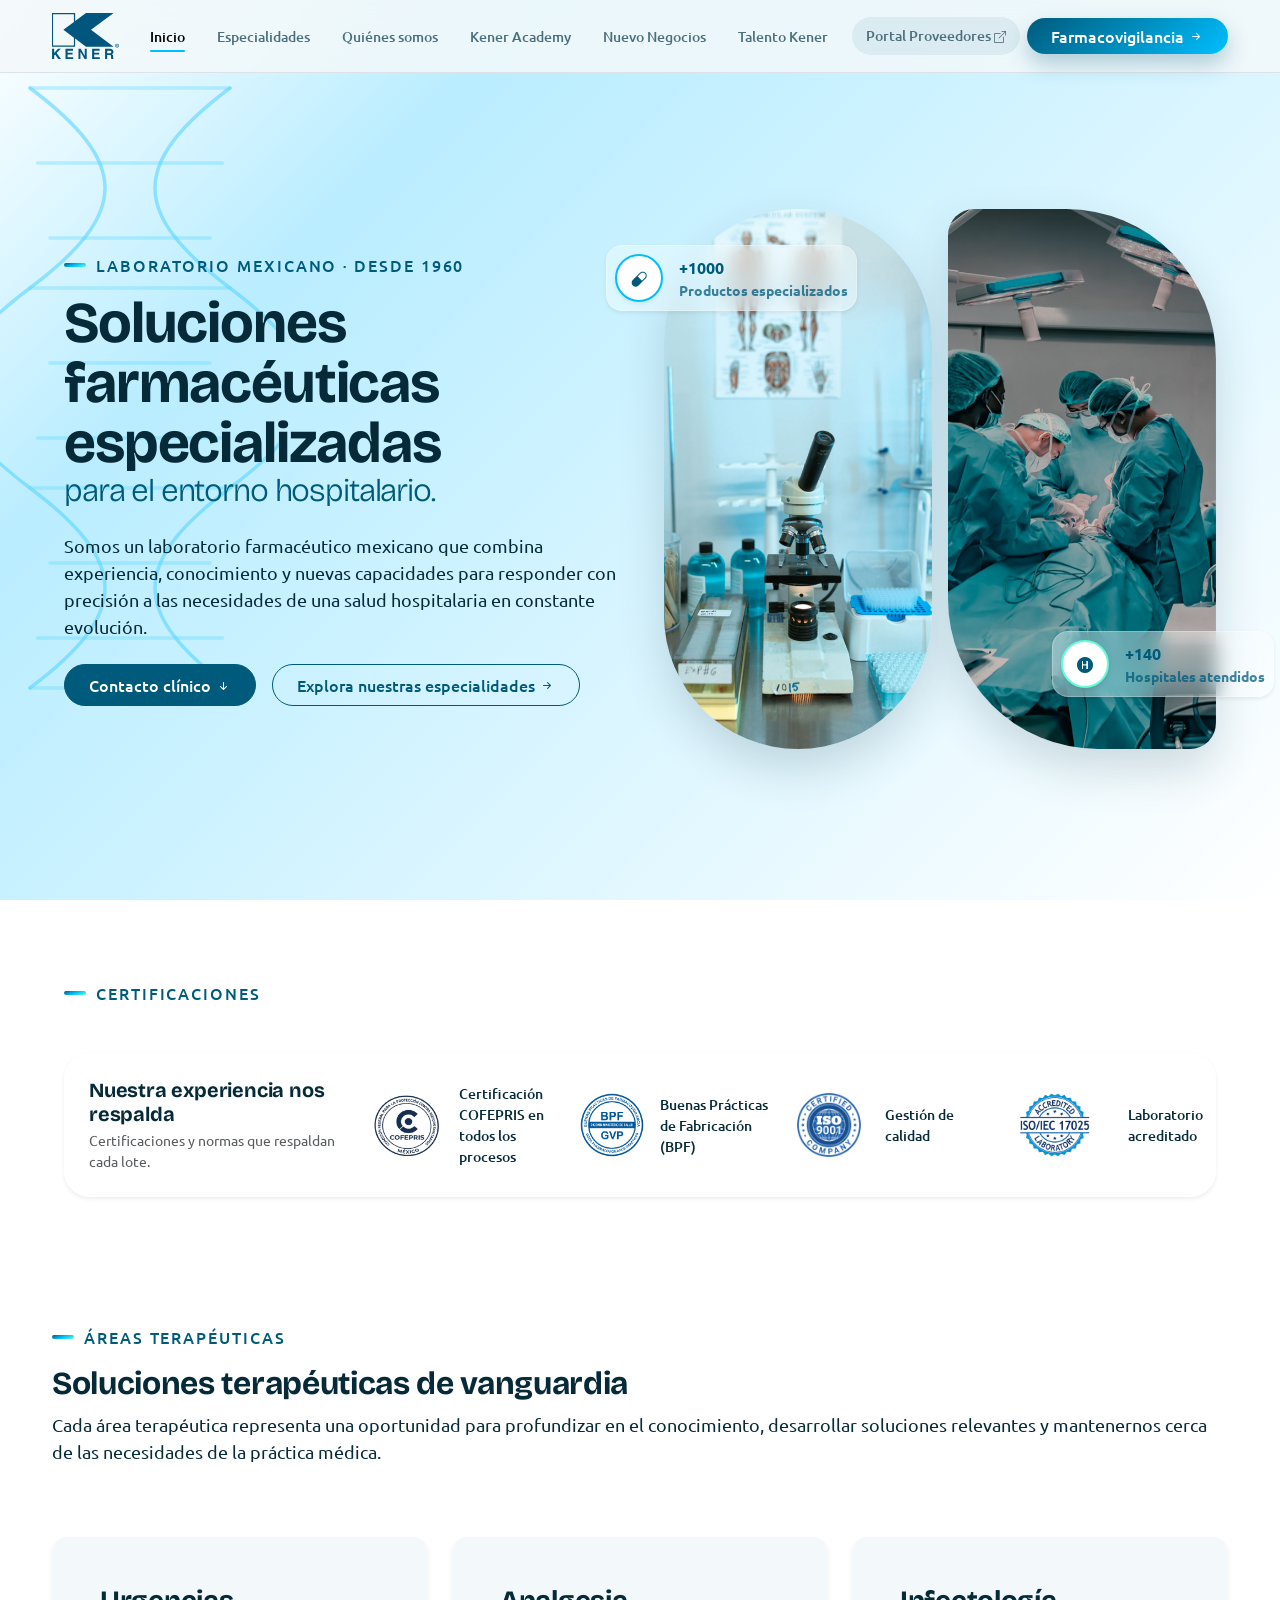
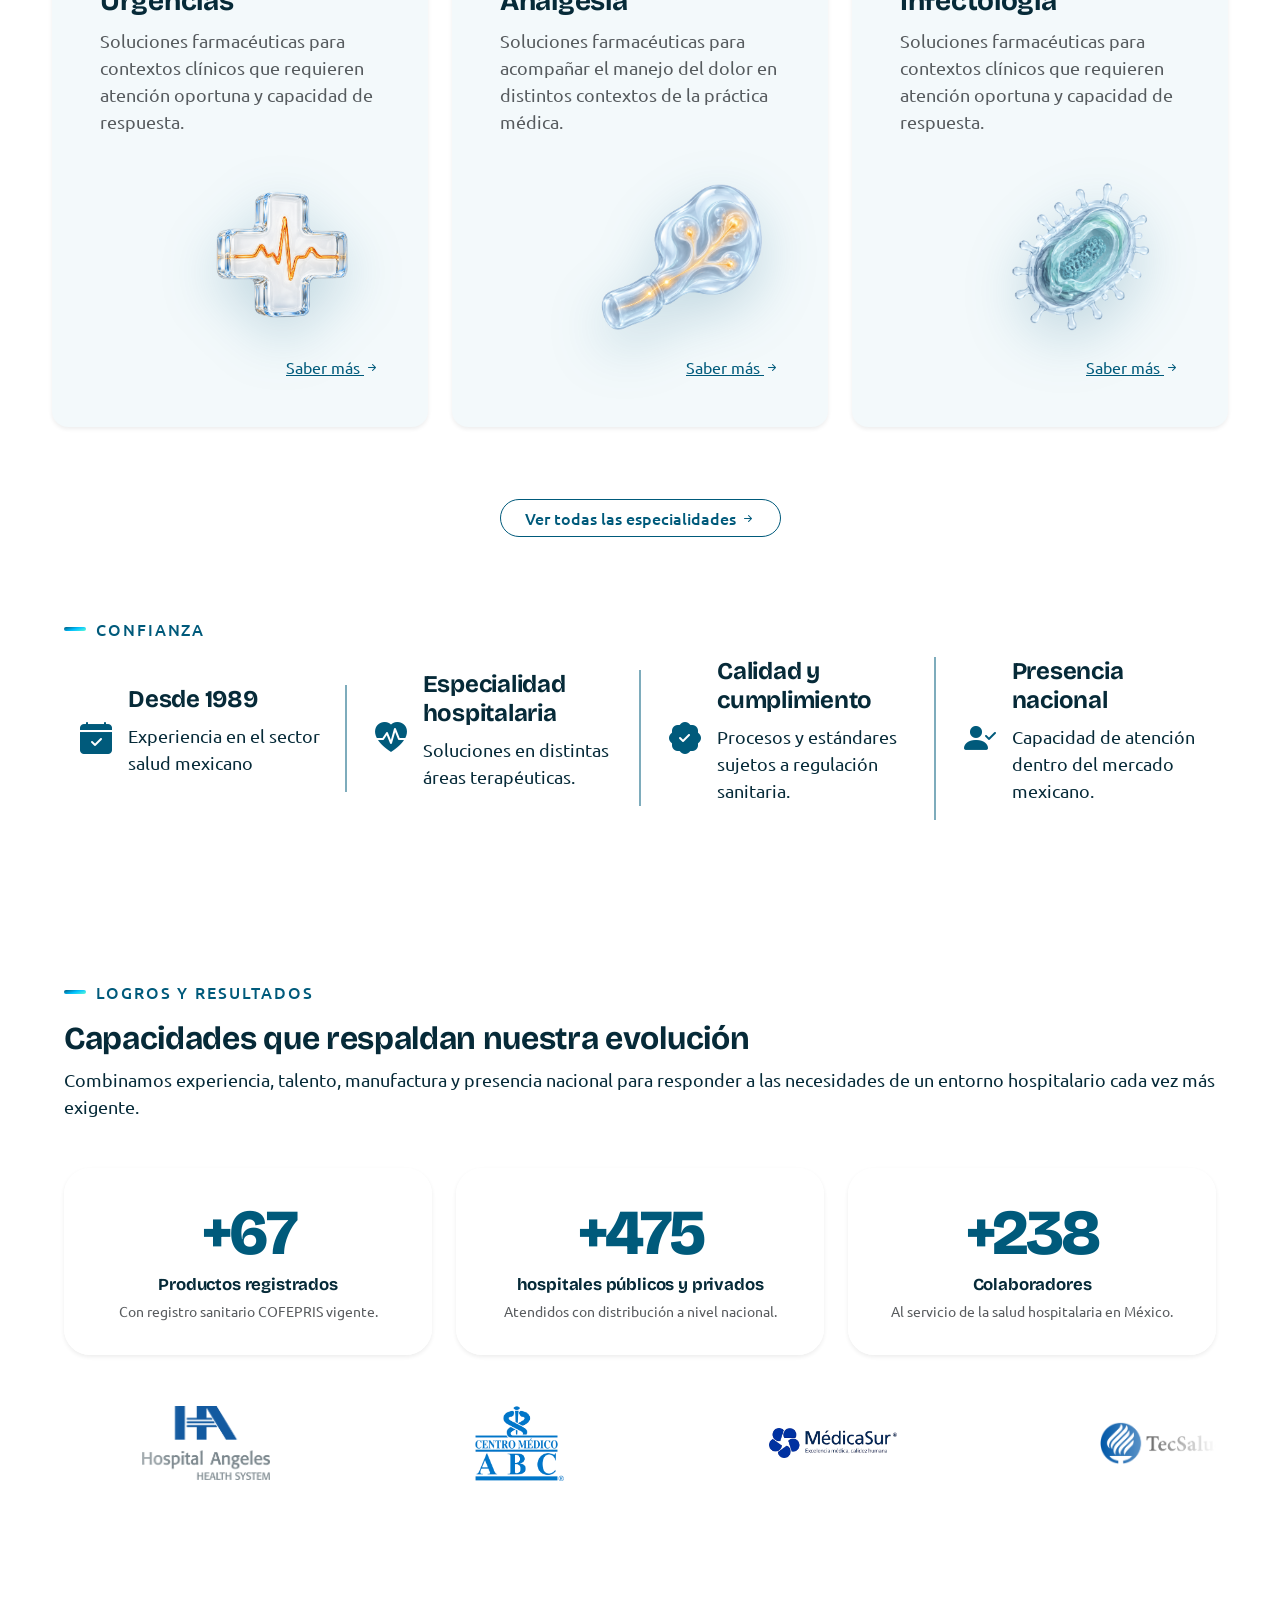
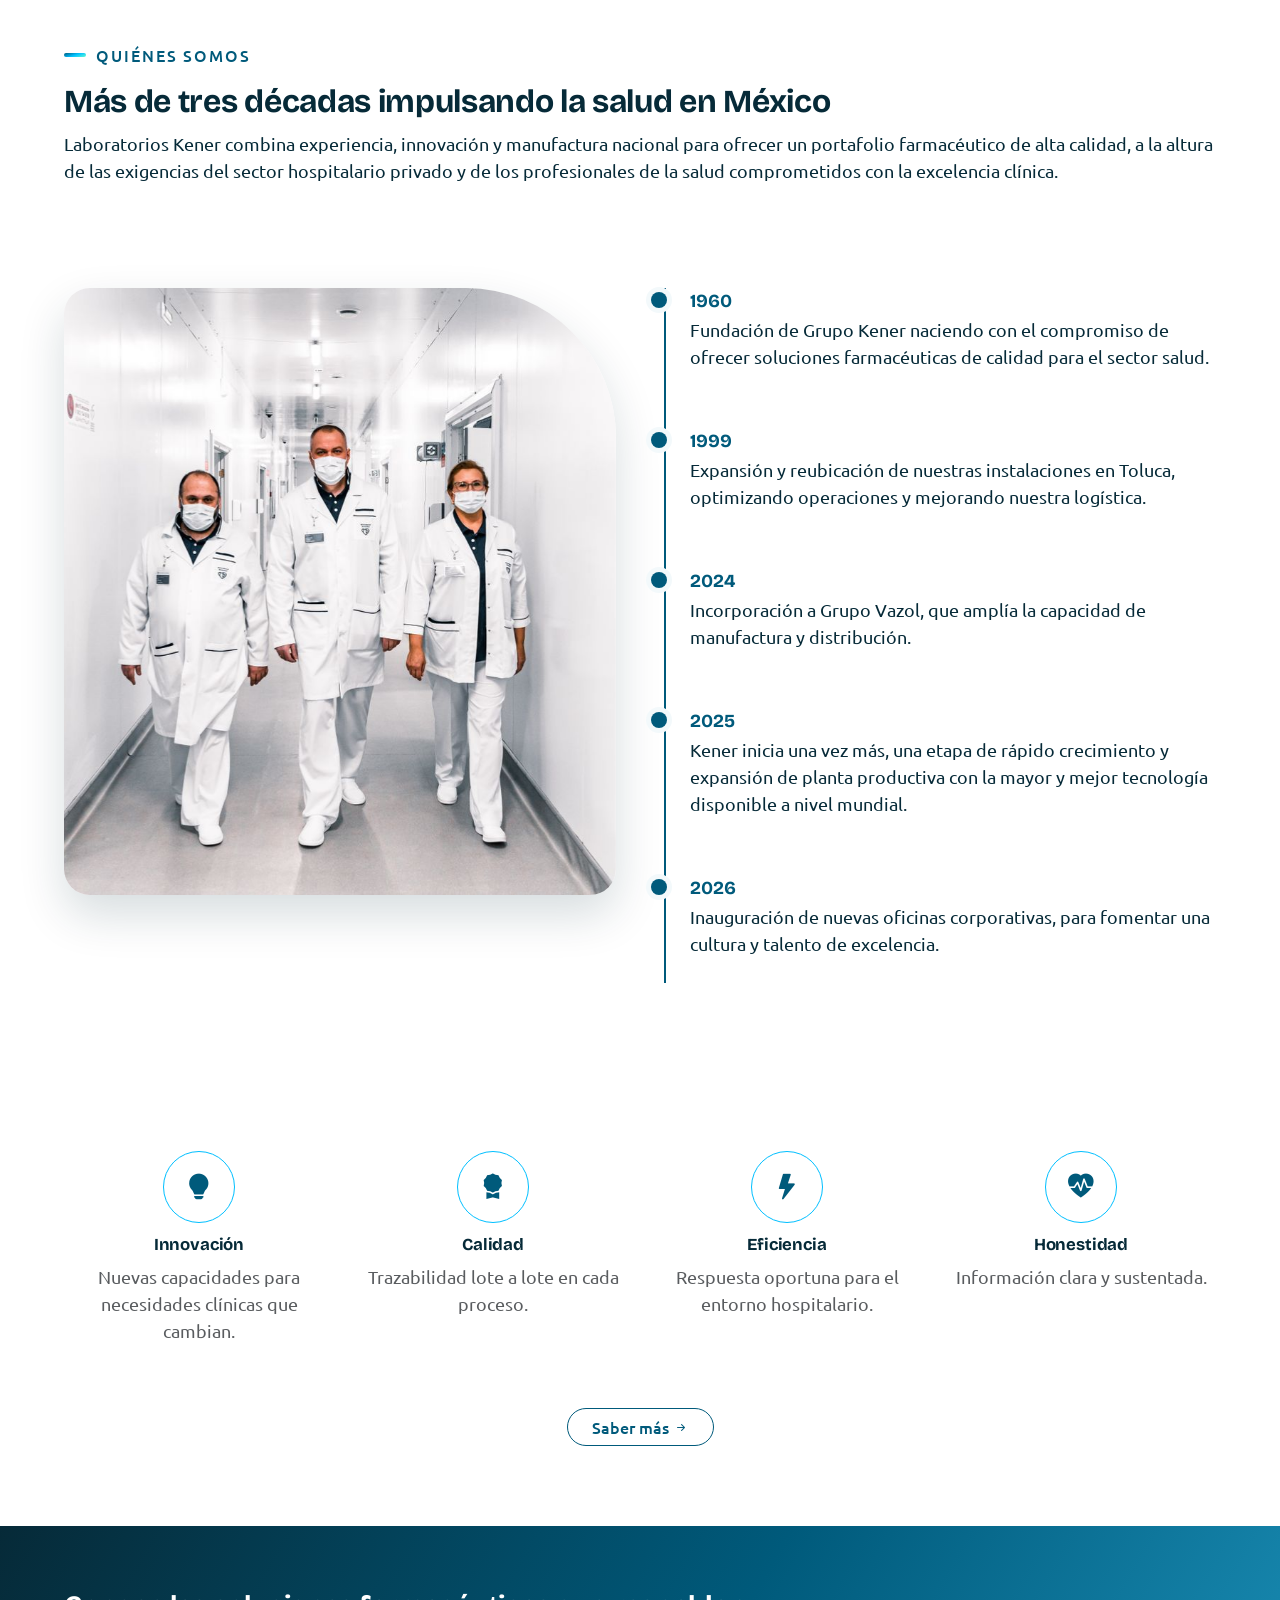
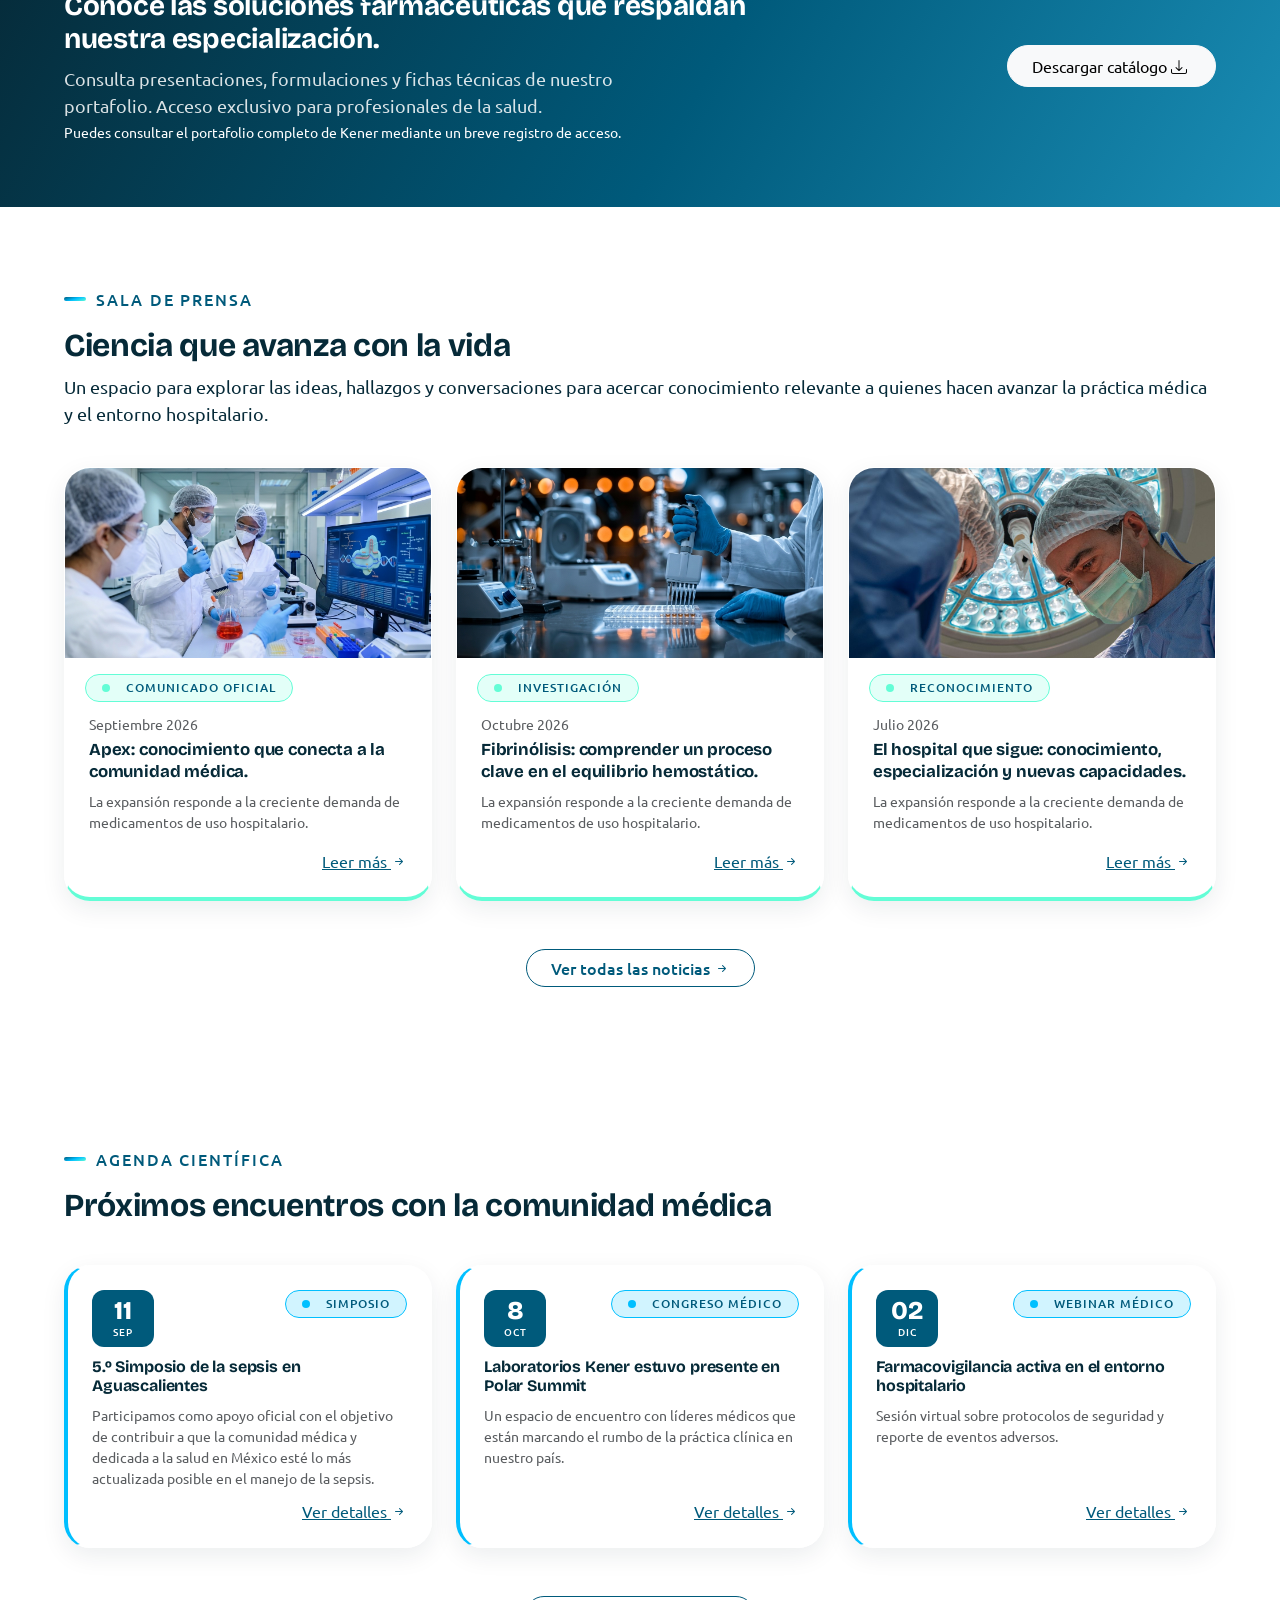
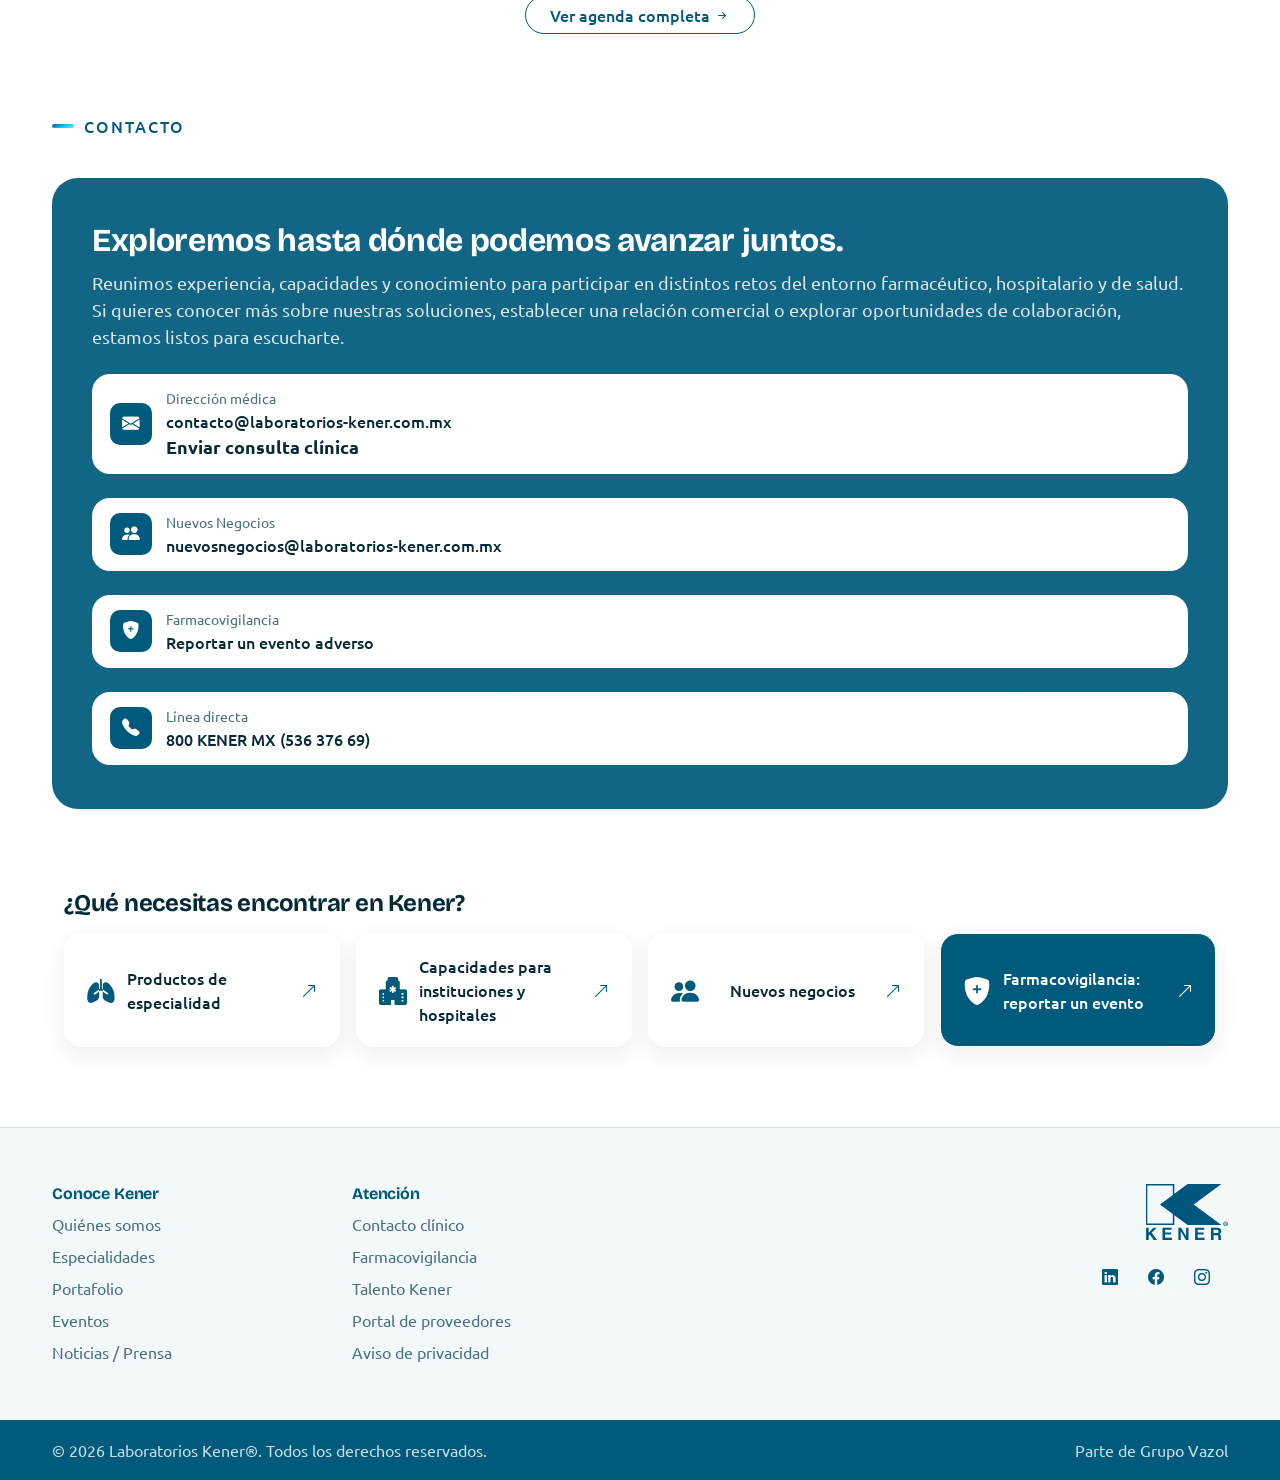
==== commit 5f0ab48a: "Renombrar home.htl a index.html y guardar prototipo-v1.html y cambios en estilos css" ====
--- a/index.html
+++ b/index.html
@@ -1,1207 +1,483 @@
 <!DOCTYPE html>
 <html lang="es">
 <head>
-  <meta charset="UTF-8"/>
-  <meta name="viewport" content="width=device-width, initial-scale=1.0"/>
-  <link rel="icon" type="image/jpeg" href="img/favicon.jpg"/>
-  <title>Laboratorios Kener — Ciencia en evolución</title>
-  <style>
-    @font-face {
-      font-family: 'Bricolage';
-      src: url('fonts/BricolageGrotesque-VariableFont.ttf') format('truetype');
-      font-weight: 100 900;
-    }
-    @font-face {
-      font-family: 'Inter';
-      src: url('fonts/Inter-VariableFont.ttf') format('truetype');
-      font-weight: 100 900;
-    }
-
-    *, *::before, *::after { box-sizing: border-box; margin: 0; padding: 0; }
-
-    :root {
-      --teal:     #0C5F7C;
-      --teal-d:   #094E67;
-      --teal-mid: #1A8DB5;
-      --sky:      #74C7E5;
-      --mint:     #3DD9B0;
-      --white:    #FFFFFF;
-      --gray:     #5A7A8A;
-      --border:   rgba(116,199,229,0.22);
-      --r:        20px;
-
-      --grad-page:     linear-gradient(135deg, #FFFFFF 0%, #CCE8F5 50%, #96CCEB 100%);
-      --grad-sky-cell: linear-gradient(185deg, #48AECB 0%, #6DC2DA 14%, #A2D8EE 40%, #CAE9F6 65%, #EBF7FC 84%, #FFFFFF 100%);
-      --grad-text:     linear-gradient(150deg, #EAF5FC 0%, #D5EBF7 100%);
-      --grad-teal:     linear-gradient(140deg, #0C5F7C 0%, #1A8DB5 100%);
-      --grad-mint:     linear-gradient(140deg, #3DD9B0 0%, #27C8A0 100%);
-      --grad-card:     linear-gradient(145deg, #DAEEF8 0%, #C5E4F3 55%, #BEE9E2 100%);
-      --grad-wide:     linear-gradient(115deg, #0C5F7C 0%, #1A8DB5 58%, #1DA89D 100%);
-      --grad-showcase: linear-gradient(145deg, #C8E6F4 0%, #B2DAF0 40%, #B4ECE3 100%);
-    }
-
-    html { scroll-behavior: smooth; }
-
-    body {
-      font-family: 'Inter', system-ui, sans-serif;
-      background: var(--grad-page);
-      background-attachment: fixed;
-      color: var(--teal);
-      min-height: 100vh;
-    }
-
-    /* ══════════════════════════════
-       NAV
-    ══════════════════════════════ */
-    nav {
-      position: sticky; top: 0; z-index: 99;
-      display: flex; align-items: center; justify-content: space-between;
-      padding: 0 48px; height: 88px;
-      background: rgba(255,255,255,0.9);
-      backdrop-filter: blur(14px);
-      border-bottom: 1px solid var(--border);
-      gap: 24px;
-    }
-
-    .logo-img { height: 72px; object-fit: contain; flex-shrink: 0; }
-
-    .nav-links { display: flex; gap: 24px; list-style: none; }
-    .nav-links a {
-      font-size: 13px; font-weight: 500;
-      color: var(--teal); opacity: .65;
-      text-decoration: none; white-space: nowrap;
-      transition: opacity .2s;
-    }
-    .nav-links a:hover { opacity: 1; }
-
-    .nav-pill {
-      background: var(--grad-teal);
-      color: var(--white);
-      font-size: 12px; font-weight: 700;
-      padding: 9px 18px; border-radius: 50px;
-      text-decoration: none; white-space: nowrap;
-      flex-shrink: 0; transition: filter .2s;
-    }
-    .nav-pill:hover { filter: brightness(1.1); }
-
-    /* ══════════════════════════════
-       HERO — 3 columnas
-    ══════════════════════════════ */
-    .hero-wrap {
-      max-width: 1280px; margin: 0 auto;
-      padding: 28px 52px 20px;
-      display: grid;
-      grid-template-columns: 1fr 0.68fr 1.08fr;
-      gap: 14px;
-      align-items: stretch;
-    }
-
-    .hero-left { display: flex; flex-direction: column; gap: 14px; }
-
-    .cell-text {
-      background: var(--grad-text);
-      border-radius: var(--r); padding: 40px 36px;
-    }
-
-    .kicker {
-      font-size: 11px; font-weight: 700;
-      text-transform: uppercase; letter-spacing: 2px;
-      color: var(--teal-mid); margin-bottom: 18px;
-      display: flex; align-items: center; gap: 8px;
-    }
-    .kicker::before {
-      content: ''; width: 22px; height: 2px;
-      background: var(--mint); border-radius: 1px;
-    }
-
-    .big-h {
-      font-family: 'Bricolage', sans-serif;
-      font-size: 50px; font-weight: 900;
-      line-height: .96; letter-spacing: -2.5px;
-      color: var(--teal); margin-bottom: 18px;
-    }
-    .big-h em { font-style: normal; color: var(--teal-mid); }
-
-    .body-txt {
-      font-size: 14px; line-height: 1.75; color: var(--gray);
-      max-width: 360px; margin-bottom: 28px;
-    }
-    .body-txt strong { color: var(--teal); font-weight: 600; }
-
-    .btn-row { display: flex; align-items: center; gap: 12px; }
-
-    .btn-solid {
-      background: var(--teal); color: var(--white);
-      font-size: 13px; font-weight: 600;
-      padding: 13px 26px; border-radius: 50px;
-      text-decoration: none; display: inline-flex;
-      align-items: center; gap: 8px; transition: background .2s;
-    }
-    .btn-solid:hover { background: var(--teal-mid); }
-    .btn-solid svg { width: 13px; height: 13px; }
-
-    .btn-outline {
-      border: 1.5px solid rgba(12,95,124,.25);
-      color: var(--teal); font-size: 13px; font-weight: 600;
-      padding: 12px 22px; border-radius: 50px;
-      text-decoration: none; transition: border-color .2s;
-    }
-    .btn-outline:hover { border-color: var(--teal-mid); }
-
-    /* Doctora */
-    .cell-doctora {
-      border-radius: var(--r);
-      background: var(--grad-sky-cell);
-      display: flex; flex-direction: column;
-      align-items: center; justify-content: flex-end;
-      position: relative; overflow: hidden;
-    }
-    .cell-doctora::before {
-      content: '';
-      position: absolute; top: -20px; left: 50%; transform: translateX(-50%);
-      width: 160px; height: 160px; border-radius: 50%;
-      background: radial-gradient(circle, rgba(255,255,255,0.25) 0%, transparent 70%);
-      pointer-events: none;
-    }
-    .doctora-badge {
-      position: absolute; top: 18px; left: 18px;
-      background: rgba(255,255,255,0.82); backdrop-filter: blur(10px);
-      border: 1px solid rgba(255,255,255,0.7);
-      border-radius: 50px; padding: 7px 14px;
-      font-size: 11px; font-weight: 700; color: var(--teal);
-      display: flex; align-items: center; gap: 6px;
-    }
-    .doctora-badge::before {
-      content: ''; width: 7px; height: 7px;
-      background: var(--mint); border-radius: 50%; flex-shrink: 0;
-    }
-    .doctora-stat {
-      position: absolute; bottom: 20px; right: 16px;
-      background: rgba(255,255,255,0.82); backdrop-filter: blur(10px);
-      border: 1px solid rgba(255,255,255,0.7);
-      border-radius: 14px; padding: 12px 16px; text-align: right;
-    }
-    .doctora-stat-num {
-      font-family: 'Bricolage', sans-serif;
-      font-size: 22px; font-weight: 900;
-      letter-spacing: -1px; color: var(--teal); line-height: 1;
-    }
-    .doctora-stat-lbl {
-      font-size: 9px; font-weight: 600;
-      text-transform: uppercase; letter-spacing: .8px;
-      color: var(--gray); margin-top: 3px;
-    }
-    .doctora-img {
-      width: 100%; height: 95%;
-      object-fit: contain; object-position: bottom center;
-      position: relative; z-index: 1;
-      filter: drop-shadow(0 10px 30px rgba(12,95,124,0.14));
-    }
-
-    /* Especialidades */
-    .hero-right {
-      display: grid; grid-template-columns: 1fr 1fr;
-      gap: 14px; align-content: stretch;
-    }
-    .esp-hero-card {
-      background: var(--grad-card);
-      border-radius: var(--r); padding: 26px 20px 20px;
-      display: flex; flex-direction: column; align-items: center;
-      gap: 12px; cursor: pointer; position: relative; overflow: hidden;
-      transition: transform .25s, box-shadow .25s;
-    }
-    .esp-hero-card:hover {
-      transform: translateY(-4px);
-      box-shadow: 0 18px 40px rgba(12,95,124,.14);
-    }
-    .esp-hero-card.wide {
-      grid-column: 1 / 3; flex-direction: row; align-items: center;
-      padding: 26px 28px; background: var(--grad-card);
-    }
-    .esp-img-sm {
-      width: 110px; height: 110px; object-fit: contain;
-      filter: drop-shadow(0 8px 18px rgba(12,95,124,.15));
-    }
-    .esp-img-lg {
-      height: 160px; object-fit: contain;
-      filter: drop-shadow(0 10px 24px rgba(12,95,124,.18)); flex-shrink: 0;
-    }
-    .esp-name { font-size: 12px; font-weight: 700; color: var(--teal); text-align: center; }
-    .esp-wide-info { flex: 1; padding-left: 24px; }
-    .esp-wide-tag {
-      font-size: 10px; font-weight: 700; text-transform: uppercase;
-      letter-spacing: 1.5px; color: var(--gray); margin-bottom: 6px;
-    }
-    .esp-wide-name {
-      font-family: 'Bricolage', sans-serif;
-      font-size: 24px; font-weight: 800;
-      color: var(--teal-d); letter-spacing: -.5px; margin-bottom: 7px;
-    }
-    .esp-wide-desc {
-      font-size: 12px; line-height: 1.6;
-      color: var(--gray); max-width: 220px;
-    }
-    .esp-arrow-btn {
-      width: 34px; height: 34px; border-radius: 50%;
-      background: rgba(255,255,255,.65); border: 1px solid rgba(116,199,229,.35);
-      display: flex; align-items: center; justify-content: center;
-      position: absolute; top: 18px; right: 18px;
-      font-size: 14px; color: var(--teal); cursor: pointer; transition: background .2s;
-    }
-    .esp-arrow-btn:hover { background: var(--mint); color: var(--teal-d); border-color: transparent; }
-    .esp-arrow-sm {
-      position: absolute; top: 12px; right: 12px;
-      width: 26px; height: 26px; border-radius: 50%;
-      background: rgba(255,255,255,.65);
-      display: flex; align-items: center; justify-content: center;
-      font-size: 12px; color: var(--teal); transition: background .2s;
-    }
-    .esp-hero-card:hover .esp-arrow-sm { background: var(--mint); color: var(--teal-d); }
-
-    /* ══════════════════════════════
-       BARRA COFEPRIS
-    ══════════════════════════════ */
-    .cert-bar { max-width: 1280px; margin: 0 auto; padding: 0 52px 24px; }
-    .cert-inner {
-      background: rgba(255,255,255,0.75); backdrop-filter: blur(10px);
-      border: 1px solid rgba(255,255,255,0.6);
-      border-radius: var(--r);
-      display: flex; align-items: center; justify-content: space-between;
-      padding: 20px 36px; gap: 20px;
-    }
-    .cert-item { display: flex; align-items: center; gap: 12px; }
-    .cert-dot { width: 8px; height: 8px; border-radius: 50%; background: var(--mint); flex-shrink: 0; }
-    .cert-text { font-size: 13px; font-weight: 600; color: var(--teal); }
-    .cert-div { width: 1px; height: 24px; background: var(--border); }
-
-    /* ══════════════════════════════
-       SHOWCASE PRODUCTOS (Portafolio)
-    ══════════════════════════════ */
-    .showcase {
-      max-width: 1280px; margin: 0 auto;
-      padding: 8px 52px 56px;
-      display: grid; grid-template-columns: 2fr 1fr; gap: 14px;
-    }
-    .show-main {
-      background: rgba(255,255,255,0.85);
-      backdrop-filter: blur(8px);
-      border: 1px solid rgba(255,255,255,0.7);
-      border-radius: var(--r); padding: 40px;
-      display: flex; align-items: center; gap: 40px;
-    }
-    .show-main img {
-      height: 200px; object-fit: contain;
-      filter: drop-shadow(0 16px 36px rgba(12,95,124,.18)); flex-shrink: 0;
-    }
-    .show-main-text h3 {
-      font-family: 'Bricolage', sans-serif;
-      font-size: 28px; font-weight: 800;
-      letter-spacing: -.8px; color: var(--teal); margin-bottom: 10px;
-    }
-    .show-main-text p {
-      font-size: 13px; line-height: 1.65; color: var(--gray);
-      margin-bottom: 20px; max-width: 280px;
-    }
-    .show-tag {
-      display: inline-block; background: rgba(12,95,124,.1);
-      color: var(--teal); font-size: 10px; font-weight: 700;
-      letter-spacing: 1px; text-transform: uppercase;
-      padding: 5px 12px; border-radius: 50px; margin-bottom: 10px;
-    }
-    .show-side { display: flex; flex-direction: column; gap: 14px; }
-    .show-mini {
-      flex: 1; background: rgba(255,255,255,0.72); backdrop-filter: blur(8px);
-      border: 1px solid rgba(255,255,255,0.6); border-radius: var(--r);
-      padding: 24px 20px; display: flex; align-items: center; gap: 16px;
-      transition: background .2s;
-    }
-    .show-mini:hover { background: rgba(255,255,255,0.9); }
-    .show-mini img {
-      height: 72px; object-fit: contain;
-      filter: drop-shadow(0 6px 14px rgba(12,95,124,.12)); flex-shrink: 0;
-    }
-    .show-mini-cat {
-      font-size: 10px; font-weight: 700; text-transform: uppercase;
-      letter-spacing: 1px; color: var(--teal-mid); margin-bottom: 4px;
-    }
-    .show-mini-name {
-      font-family: 'Bricolage', sans-serif;
-      font-size: 15px; font-weight: 700; color: var(--teal); letter-spacing: -.3px;
-    }
-
-    /* ══════════════════════════════
-       UTILIDADES DE SECCIÓN
-    ══════════════════════════════ */
-    .sec-wrap {
-      max-width: 1280px; margin: 0 auto;
-      padding: 64px 52px;
-    }
-    .sec-wrap + .sec-wrap { padding-top: 0; }
-
-    .sec-eyebrow {
-      font-size: 10px; font-weight: 700; text-transform: uppercase;
-      letter-spacing: 2.5px; color: var(--teal-mid);
-      display: flex; align-items: center; gap: 8px; margin-bottom: 8px;
-    }
-    .sec-eyebrow::before {
-      content: ''; width: 20px; height: 2px;
-      background: var(--mint); border-radius: 1px;
-    }
-    .sec-title {
-      font-family: 'Bricolage', sans-serif;
-      font-size: 38px; font-weight: 800;
-      letter-spacing: -1.2px; color: var(--teal); margin-bottom: 40px;
-    }
-    .sec-title span { color: var(--teal-mid); }
-
-    .divider {
-      border: none; border-top: 1px solid var(--border);
-      max-width: 1280px; margin: 0 auto 0;
-    }
-
-    /* ══════════════════════════════
-       QUIÉNES SOMOS
-    ══════════════════════════════ */
-    .qs-grid {
-      display: grid; grid-template-columns: 1.1fr 1fr; gap: 14px;
-      align-items: stretch;
-    }
-    .qs-left {}
-    .qs-lead {
-      font-size: 16px; line-height: 1.8; color: var(--gray);
-      max-width: 520px; margin-bottom: 32px;
-    }
-    .qs-lead strong { color: var(--teal); font-weight: 600; }
-
-    .qs-pillars {
-      display: grid; grid-template-columns: 1fr 1fr; gap: 12px;
-    }
-    .qs-pillar {
-      background: rgba(255,255,255,0.72); backdrop-filter: blur(8px);
-      border: 1px solid rgba(255,255,255,0.6);
-      border-radius: var(--r); padding: 24px 22px;
-      transition: background .2s;
-    }
-    .qs-pillar:hover { background: rgba(255,255,255,0.92); }
-    .qs-pillar-icon {
-      width: 36px; height: 36px; border-radius: 10px;
-      background: var(--grad-teal);
-      display: flex; align-items: center; justify-content: center;
-      margin-bottom: 12px;
-    }
-    .qs-pillar-icon svg { width: 18px; height: 18px; color: white; }
-    .qs-pillar h4 {
-      font-family: 'Bricolage', sans-serif;
-      font-size: 15px; font-weight: 800; color: var(--teal); margin-bottom: 6px;
-    }
-    .qs-pillar p { font-size: 12px; line-height: 1.6; color: var(--gray); }
-
-    .qs-right {
-      background: var(--grad-teal); border-radius: var(--r);
-      padding: 40px 36px;
-      display: flex; flex-direction: column; gap: 28px;
-    }
-    .qs-stat-row { display: flex; flex-direction: column; gap: 4px; }
-    .qs-stat-num {
-      font-family: 'Bricolage', sans-serif;
-      font-size: 52px; font-weight: 900;
-      letter-spacing: -2.5px; color: #FFFFFF; line-height: 1;
-    }
-    .qs-stat-num sup { font-size: 24px; color: var(--mint); }
-    .qs-stat-lbl { font-size: 13px; color: rgba(255,255,255,.6); line-height: 1.4; }
-    .qs-divider { border: none; border-top: 1px solid rgba(255,255,255,.12); }
-    .qs-quote {
-      font-family: 'Bricolage', sans-serif;
-      font-size: 18px; font-weight: 700; line-height: 1.45;
-      color: rgba(255,255,255,.85);
-    }
-    .qs-quote em { font-style: normal; color: var(--mint); }
-
-    /* ══════════════════════════════
-       EVENTOS
-    ══════════════════════════════ */
-    .eventos-grid {
-      display: grid; grid-template-columns: repeat(3, 1fr); gap: 14px;
-    }
-    .evento-card {
-      background: rgba(255,255,255,0.75); backdrop-filter: blur(10px);
-      border: 1px solid rgba(255,255,255,0.6); border-radius: var(--r);
-      overflow: hidden; cursor: pointer; transition: transform .25s, box-shadow .25s;
-    }
-    .evento-card:hover {
-      transform: translateY(-4px); box-shadow: 0 16px 36px rgba(12,95,124,.12);
-    }
-    .evento-img {
-      height: 140px;
-      display: flex; align-items: center; justify-content: center;
-      position: relative; overflow: hidden;
-    }
-    .evento-card:nth-child(1) .evento-img { background: var(--grad-wide); }
-    .evento-card:nth-child(2) .evento-img { background: var(--grad-teal); }
-    .evento-card:nth-child(3) .evento-img { background: linear-gradient(135deg, #1A8DB5 0%, #3DD9B0 100%); }
-    .evento-img-icon {
-      font-size: 48px; opacity: .25;
-    }
-    .evento-date {
-      position: absolute; top: 14px; left: 14px;
-      background: rgba(255,255,255,0.2); backdrop-filter: blur(8px);
-      border: 1px solid rgba(255,255,255,.3);
-      border-radius: 10px; padding: 6px 12px; text-align: center;
-    }
-    .evento-date-d {
-      font-family: 'Bricolage', sans-serif;
-      font-size: 22px; font-weight: 900; color: #FFFFFF; line-height: 1;
-    }
-    .evento-date-m {
-      font-size: 10px; font-weight: 700; text-transform: uppercase;
-      letter-spacing: 1px; color: rgba(255,255,255,.75);
-    }
-    .evento-body { padding: 20px 22px 24px; }
-    .evento-tag {
-      font-size: 10px; font-weight: 700; text-transform: uppercase;
-      letter-spacing: 1px; color: var(--teal-mid); margin-bottom: 6px;
-    }
-    .evento-title {
-      font-family: 'Bricolage', sans-serif;
-      font-size: 16px; font-weight: 800; color: var(--teal);
-      letter-spacing: -.3px; margin-bottom: 8px;
-    }
-    .evento-desc { font-size: 12px; line-height: 1.6; color: var(--gray); }
-
-    /* ══════════════════════════════
-       NOTICIAS / PRENSA
-    ══════════════════════════════ */
-    .noticias-grid {
-      display: grid; grid-template-columns: 1.4fr 1fr 1fr; gap: 14px;
-    }
-    .noticia-card {
-      background: rgba(255,255,255,0.75); backdrop-filter: blur(10px);
-      border: 1px solid rgba(255,255,255,0.6); border-radius: var(--r);
-      overflow: hidden; cursor: pointer; transition: transform .25s, box-shadow .25s;
-    }
-    .noticia-card:hover {
-      transform: translateY(-4px); box-shadow: 0 16px 36px rgba(12,95,124,.12);
-    }
-    .noticia-card.featured { grid-row: span 1; }
-    .noticia-img {
-      height: 180px; position: relative; overflow: hidden;
-      display: flex; align-items: flex-end; padding: 14px;
-    }
-    .noticia-card:nth-child(1) .noticia-img { height: 220px; }
-    .noticia-img img {
-      position: absolute; inset: 0;
-      width: 100%; height: 100%; object-fit: cover;
-      transition: transform .4s ease;
-    }
-    .noticia-card:hover .noticia-img img { transform: scale(1.04); }
-    /* overlay oscuro para legibilidad del chip */
-    .noticia-img::after {
-      content: '';
-      position: absolute; inset: 0;
-      background: linear-gradient(to top, rgba(12,60,78,0.55) 0%, transparent 60%);
-    }
-    .noticia-chip {
-      position: relative; z-index: 1;
-      background: rgba(255,255,255,.18); backdrop-filter: blur(6px);
-      border: 1px solid rgba(255,255,255,.35); border-radius: 50px;
-      padding: 5px 13px; font-size: 10px; font-weight: 700;
-      text-transform: uppercase; letter-spacing: 1px; color: #FFFFFF;
-    }
-    .noticia-body { padding: 20px 22px 22px; }
-    .noticia-date { font-size: 11px; color: var(--gray); margin-bottom: 6px; }
-    .noticia-title {
-      font-family: 'Bricolage', sans-serif;
-      font-size: 15px; font-weight: 800; color: var(--teal);
-      letter-spacing: -.3px; margin-bottom: 8px; line-height: 1.3;
-    }
-    .noticia-desc { font-size: 12px; line-height: 1.6; color: var(--gray); }
-    .noticia-link {
-      display: inline-flex; align-items: center; gap: 4px;
-      font-size: 11px; font-weight: 700; color: var(--teal-mid);
-      text-decoration: none; margin-top: 10px;
-    }
-
-    /* ══════════════════════════════
-       CONTACTO MÉDICO Y FARMACOVIGILANCIA
-    ══════════════════════════════ */
-    .contacto-grid {
-      display: grid; grid-template-columns: 1fr 1fr; gap: 14px;
-    }
-    .contacto-info {
-      background: var(--grad-teal); border-radius: var(--r); padding: 44px 40px;
-      display: flex; flex-direction: column; gap: 28px;
-    }
-    .contacto-info h3 {
-      font-family: 'Bricolage', sans-serif;
-      font-size: 28px; font-weight: 800; line-height: 1.15;
-      color: #FFFFFF; letter-spacing: -.8px;
-    }
-    .contacto-info h3 em { font-style: normal; color: var(--mint); }
-    .contacto-info p { font-size: 13px; line-height: 1.7; color: rgba(255,255,255,.65); }
-
-    .contacto-data { display: flex; flex-direction: column; gap: 14px; }
-    .contacto-item {
-      display: flex; align-items: center; gap: 14px;
-      background: rgba(255,255,255,.08); border: 1px solid rgba(255,255,255,.12);
-      border-radius: 14px; padding: 14px 18px;
-    }
-    .contacto-item-icon {
-      width: 36px; height: 36px; flex-shrink: 0;
-      border-radius: 10px; background: rgba(255,255,255,.12);
-      display: flex; align-items: center; justify-content: center;
-    }
-    .contacto-item-icon svg { width: 18px; height: 18px; color: var(--mint); }
-    .contacto-item-label { font-size: 10px; font-weight: 700; text-transform: uppercase; letter-spacing: 1px; color: rgba(255,255,255,.45); }
-    .contacto-item-value { font-size: 13px; font-weight: 600; color: #FFFFFF; margin-top: 2px; }
-
-    .contacto-form {
-      background: rgba(255,255,255,0.8); backdrop-filter: blur(12px);
-      border: 1px solid rgba(255,255,255,0.7); border-radius: var(--r);
-      padding: 40px;
-    }
-    .contacto-form h4 {
-      font-family: 'Bricolage', sans-serif;
-      font-size: 20px; font-weight: 800; color: var(--teal);
-      letter-spacing: -.5px; margin-bottom: 6px;
-    }
-    .contacto-form p { font-size: 13px; color: var(--gray); margin-bottom: 24px; }
-
-    .form-row { display: grid; grid-template-columns: 1fr 1fr; gap: 12px; margin-bottom: 12px; }
-    .form-group { display: flex; flex-direction: column; gap: 5px; }
-    .form-group.full { grid-column: 1 / 3; }
-    .form-label { font-size: 11px; font-weight: 700; color: var(--teal); text-transform: uppercase; letter-spacing: .8px; }
-    .form-input, .form-select, .form-textarea {
-      background: rgba(255,255,255,0.9); border: 1.5px solid var(--border);
-      border-radius: 10px; padding: 10px 14px;
-      font-family: 'Inter', sans-serif; font-size: 13px; color: var(--teal);
-      outline: none; transition: border-color .2s;
-      width: 100%;
-    }
-    .form-input:focus, .form-select:focus, .form-textarea:focus {
-      border-color: var(--teal-mid);
-    }
-    .form-textarea { min-height: 90px; resize: vertical; }
-    .form-select { appearance: none; cursor: pointer; }
-
-    .farma-badge {
-      display: inline-flex; align-items: center; gap: 7px;
-      background: rgba(61,217,176,.12); border: 1px solid rgba(61,217,176,.3);
-      border-radius: 50px; padding: 6px 14px;
-      font-size: 11px; font-weight: 700; color: var(--teal);
-      margin-bottom: 16px; width: fit-content;
-    }
-    .farma-badge::before { content: '●'; font-size: 8px; color: var(--mint); }
-
-    .btn-submit {
-      width: 100%; background: var(--grad-teal); color: var(--white);
-      font-family: 'Inter', sans-serif; font-size: 13px; font-weight: 700;
-      padding: 14px 24px; border-radius: 50px; border: none;
-      cursor: pointer; margin-top: 16px; transition: filter .2s;
-    }
-    .btn-submit:hover { filter: brightness(1.1); }
-
-    /* ══════════════════════════════
-       FOOTER
-    ══════════════════════════════ */
-    footer {
-      background: rgba(12,95,124,0.95); backdrop-filter: blur(10px);
-      padding: 32px 52px;
-      display: flex; align-items: center; justify-content: space-between;
-      gap: 24px;
-    }
-    .ft-logo { height: 32px; object-fit: contain; }
-    .ft-copy { font-size: 12px; color: rgba(255,255,255,.45); }
-    .ft-links { display: flex; gap: 24px; }
-    .ft-links a {
-      font-size: 12px; color: rgba(255,255,255,.55);
-      text-decoration: none; transition: color .2s;
-    }
-    .ft-links a:hover { color: #FFFFFF; }
-
-    /* ══════════════════════════════
-       HAMBURGER
-    ══════════════════════════════ */
-    .nav-toggle {
-      display: none;
-      flex-direction: column; justify-content: center; gap: 5px;
-      width: 40px; height: 40px; border: none; background: none;
-      cursor: pointer; flex-shrink: 0; padding: 4px;
-    }
-    .nav-toggle span {
-      display: block; height: 2px; border-radius: 2px;
-      background: var(--teal); transition: all .25s;
-    }
-    .nav-toggle.open span:nth-child(1) { transform: translateY(7px) rotate(45deg); }
-    .nav-toggle.open span:nth-child(2) { opacity: 0; }
-    .nav-toggle.open span:nth-child(3) { transform: translateY(-7px) rotate(-45deg); }
-
-    /* ══════════════════════════════
-       1100px — TABLET LANDSCAPE
-    ══════════════════════════════ */
-    @media (max-width: 1100px) {
-      nav { padding: 0 32px; gap: 16px; }
-      .nav-links { gap: 16px; }
-      .nav-links a { font-size: 12px; }
-      .nav-pill { font-size: 11px; padding: 8px 14px; }
-
-      /* Hero: ocultar doctora, 2 columnas */
-      .hero-wrap {
-        grid-template-columns: 1fr 1.1fr;
-        padding: 24px 32px 16px;
-      }
-      .cell-doctora { display: none; }
-
-      .big-h { font-size: 42px; letter-spacing: -2px; }
-
-      .cert-bar { padding: 0 32px 20px; }
-      .cert-inner { flex-wrap: wrap; gap: 14px; padding: 16px 24px; }
-      .cert-div { display: none; }
-
-      .sec-wrap { padding: 48px 32px; }
-      .showcase { padding: 8px 32px 48px; }
-
-      .qs-grid { grid-template-columns: 1fr 0.85fr; }
-      .noticias-grid { grid-template-columns: 1fr 1fr; }
-      .noticia-card.featured { grid-column: 1 / 3; }
-
-      .contacto-info h3 { font-size: 24px; }
-      footer { padding: 28px 32px; }
-    }
-
-    /* ══════════════════════════════
-       768px — TABLET / MÓVIL GRANDE
-    ══════════════════════════════ */
-    @media (max-width: 768px) {
-      /* NAV hamburguesa */
-      nav { padding: 0 20px; height: 72px; position: relative; }
-      .logo-img { height: 52px; }
-      .nav-links {
-        display: none; flex-direction: column; gap: 0;
-        position: absolute; top: 72px; left: 0; right: 0;
-        background: rgba(255,255,255,0.97);
-        backdrop-filter: blur(16px);
-        border-bottom: 1px solid var(--border);
-        padding: 8px 0; z-index: 200;
-      }
-      .nav-links.open { display: flex; }
-      .nav-links li { width: 100%; }
-      .nav-links a {
-        display: block; padding: 14px 24px;
-        font-size: 14px; font-weight: 600; opacity: 1;
-        border-bottom: 1px solid var(--border);
-      }
-      .nav-links a:hover { background: rgba(12,95,124,.04); }
-      .nav-toggle { display: flex; }
-      .nav-pill { font-size: 11px; padding: 8px 12px; }
-
-      /* Hero: columna única */
-      .hero-wrap {
-        grid-template-columns: 1fr;
-        padding: 20px 20px 16px;
-        gap: 12px;
-      }
-      .cell-doctora { display: none; }
-      .big-h { font-size: 36px; letter-spacing: -1.5px; }
-      .body-txt { max-width: 100%; }
-      .btn-row { flex-wrap: wrap; }
-
-      /* Especialidades hero */
-      .hero-right { grid-template-columns: 1fr 1fr; }
-      .esp-hero-card.wide { flex-direction: column; text-align: center; padding: 20px; }
-      .esp-wide-info { padding-left: 0; padding-top: 12px; }
-      .esp-wide-desc { max-width: 100%; }
-      .esp-img-lg { height: 110px; }
-      .esp-img-sm { width: 80px; height: 80px; }
-
-      /* Barra COFEPRIS */
-      .cert-bar { padding: 0 20px 16px; }
-      .cert-inner { flex-direction: column; align-items: flex-start; gap: 10px; padding: 20px; }
-
-      /* Secciones */
-      .sec-wrap { padding: 40px 20px; }
-      .sec-title { font-size: 28px; margin-bottom: 28px; }
-
-      /* Showcase */
-      .showcase { grid-template-columns: 1fr; padding: 8px 20px 40px; }
-      .show-main { flex-direction: column; align-items: center; text-align: center; gap: 24px; padding: 28px; }
-      .show-main img { height: 160px; }
-      .show-main-text p { max-width: 100%; }
-      .show-side { flex-direction: row; }
-      .show-mini { flex: 1; flex-direction: column; text-align: center; padding: 16px 12px; gap: 10px; }
-      .show-mini img { height: 56px; }
-
-      /* Noticias */
-      .noticias-grid { grid-template-columns: 1fr; }
-      .noticia-card.featured { grid-column: auto; }
-
-      /* Quiénes somos */
-      .qs-grid { grid-template-columns: 1fr; }
-      .qs-right { order: -1; padding: 28px 24px; }
-      .qs-right { flex-direction: row; flex-wrap: wrap; gap: 20px; }
-      .qs-stat-row { flex: 1; min-width: 120px; }
-      .qs-stat-num { font-size: 36px; }
-      .qs-divider { display: none; }
-      .qs-quote { width: 100%; }
-      .qs-pillars { grid-template-columns: 1fr 1fr; }
-      .qs-lead { font-size: 14px; max-width: 100%; }
-
-      /* Eventos */
-      .eventos-grid { grid-template-columns: 1fr; }
-
-      /* Contacto */
-      .contacto-grid { grid-template-columns: 1fr; }
-      .contacto-info { padding: 28px 24px; }
-      .contacto-form { padding: 28px 24px; }
-      .contacto-item-value { font-size: 11px; word-break: break-all; }
-      .form-row { grid-template-columns: 1fr; }
-      .form-group.full { grid-column: auto; }
-
-      /* Footer */
-      footer { flex-direction: column; align-items: flex-start; gap: 16px; padding: 28px 20px; }
-      .ft-links { flex-wrap: wrap; gap: 16px; }
-    }
-
-    /* ══════════════════════════════
-       480px — MÓVIL PEQUEÑO
-    ══════════════════════════════ */
-    @media (max-width: 480px) {
-      .logo-img { height: 44px; }
-      .nav-pill { display: none; } /* El link aparece en el menú hamburguesa */
-
-      .big-h { font-size: 30px; letter-spacing: -1px; }
-      .cell-text { padding: 28px 24px; }
-
-      /* Especialidades: columna única en móvil muy pequeño */
-      .hero-right { grid-template-columns: 1fr 1fr; gap: 10px; }
-      .esp-hero-card { padding: 16px 12px 14px; }
-      .esp-img-sm { width: 68px; height: 68px; }
-      .esp-name { font-size: 11px; }
-      .esp-hero-card.wide { gap: 8px; }
-      .esp-img-lg { height: 90px; }
-      .esp-wide-name { font-size: 18px; }
-      .esp-wide-desc { display: none; }
-
-      .sec-title { font-size: 24px; }
-
-      .show-side { flex-direction: column; }
-      .show-mini { flex-direction: row; text-align: left; gap: 14px; }
-      .show-mini img { height: 52px; }
-
-      .qs-pillars { grid-template-columns: 1fr; }
-      .qs-right { flex-direction: column; }
-      .qs-stat-num { font-size: 44px; }
-
-      footer { gap: 12px; }
-      .ft-copy { font-size: 11px; }
-    }
-  </style>
+<meta charset="UTF-8">
+<meta name="viewport" content="width=device-width, initial-scale=1.0">
+<title>Laboratorios Kener — Soluciones farmacéuticas de alta especialidad</title>
+<meta name="description" content="Laboratorio farmacéutico mexicano desde 1989. Soluciones de alta especialidad para el sector hospitalario, con cumplimiento COFEPRIS.">
+<link rel="icon" type="image/jpeg" href="img/favicon.jpg">
+
+<link href="https://cdn.jsdelivr.net/npm/bootstrap@5.3.3/dist/css/bootstrap.min.css" rel="stylesheet">
+<link href="https://cdn.jsdelivr.net/npm/bootstrap-icons@1.11.3/font/bootstrap-icons.min.css" rel="stylesheet">
+<!-- Orden importa: tokens/marca → estilos de la home -->
+<link href="css/kener-styles.css" rel="stylesheet">
 </head>
 <body>
-
+  
+  
   <!-- ══ NAV ══ -->
-  <nav>
-    <img class="logo-img" src="img/logo.jpg" alt="Laboratorios Kener" />
-    <ul class="nav-links">
-      <li><a href="#quienes-somos">Quiénes Somos</a></li>
-      <li><a href="#portafolio">Portafolio</a></li>
-      <li><a href="#eventos">Eventos</a></li>
-      <li><a href="#noticias">Noticias / Prensa</a></li>
+  <header class="sticky-top">
+      <nav class="navbar navbar-expand-lg py-2 border-bottom k-nav" aria-label="Principal">
+          <div class="container-xxl">
+              <a class="navbar-brand" href="/home.html"><img src="img/logo/Logo Kener (2).svg" alt="Laboratorios Kener"></a>
+              <button class="navbar-toggler" type="button" data-bs-toggle="collapse" data-bs-target="#navMain" aria-controls="navMain" aria-expanded="false" aria-label="Abrir menú"><span class="navbar-toggler-icon"></span></button>
+              <div class="collapse navbar-collapse" id="navMain">
+              <ul class="navbar-nav mx-lg-auto gap-lg-3 my-3 my-lg-0 align-items-lg-center">
+                  <li class="nav-item"><a class="nav-link active" href="/home.html" aria-current="page">Inicio</a></li>
+                  <li class="nav-item"><a class="nav-link" href="pages/especialidades.html">Especialidades</a></li>
+                  <li class="nav-item"><a class="nav-link" href="#">Quiénes somos</a></li>
+                  <li class="nav-item"><a class="nav-link" href="#">Kener Academy</a></li>
+                  <li class="nav-item"><a class="nav-link" href="#">Nuevo Negocios</a></li>
+                  <li class="nav-item"><a class="nav-link" href="#">Talento Kener</a></li>
+                  <li class="nav-item"><a class="nav-link nav-link-portal" href="#" target="_blank" rel="noopener">Portal Proveedores <i class="bi bi-box-arrow-up-right small"></i></a></li><!-- TODO: URL del portal externo -->
+              </ul>
+              <a href="#" class="btn btn-gradient rounded-pill px-4">Farmacovigilancia <i class="bi bi-arrow-right-short"></i></a>
+              </div>
+          </div>
+      </nav>
+  </header>
+
+  <main id="inicio">
+  <!-- ══ HERO ══ -->
+  <div class="hero" >
+    <div class="container-xxl padding-container" >
+      <svg class="hero-dna" viewBox="0 0 120 280" aria-hidden="true"><g fill="none" stroke="#5BD6FF" stroke-width="1.4" stroke-linecap="round"><path d="M20 10 C60 40 60 60 20 90 C-20 120 -20 140 20 170 C60 200 60 220 20 250" opacity="0.6"></path><path d="M100 10 C60 40 60 60 100 90 C140 120 140 140 100 170 C60 200 60 220 100 250" opacity="0.6"></path><path d="M20 10 L100 10M23 40 L97 40M28 70 L92 70M20 90 L100 90M28 120 L92 120M23 150 L97 150M20 170 L100 170M28 200 L92 200M23 230 L97 230M20 250 L100 250" opacity="0.35"></path></g></svg>
+        <div class="row g-5 align-items-center">
+          <div class="col-lg-6">
+            <div class="eyebrow">Laboratorio mexicano · Desde 1960</div>
+            <h1 class="mb-4">Soluciones farmacéuticas especializadas <span class="fs-2 d-block">para el entorno hospitalario.</span></h1>
+            <p class="mb-4">Somos un laboratorio farmacéutico mexicano que combina experiencia, conocimiento y nuevas capacidades para responder con precisión a las necesidades de una salud hospitalaria en constante evolución.</p>
+            <div class="d-flex flex-wrap gap-3">
+              <a href="#contacto" class="btn btn-primary rounded-pill px-4 py-2">Contacto clínico <i class="bi bi-arrow-down-short"></i></a>
+              <a href="pages/especialidades.html" class="btn btn-outline-primary rounded-pill px-4 py-2">Explora nuestras especialidades <i class="bi bi-arrow-right-short"></i></a>
+            </div>
+          </div>
+          <div class="col-lg-6">
+            <div class="row g-3 position-relative">
+                <div class="col-6 ">
+                    <div class="glass-card glass-bg shadow-sm text-primary p-2 my-4 element-z-index t-top">
+                      <div class="d-flex align-items-center gap-3">
+                        <div class="bg-white text-primary border-sky shadow-sm rounded-circle d-flex align-items-center justify-content-center flex-shrink-0" style="width: 48px; height: 48px;">
+                          <i class="bi bi-capsule"></i>
+                        </div>
+                        <div class="fw-bold">
+                          <span class="card-title mb-1 fs-6">+1000</span>
+                          <p class="mb-0 small opacity-75 fs-bold">Productos especializados</p>
+                        </div>
+                      </div>
+                    </div>
+                    <div class="frame m-0"><img src="img/laboratorio-360x980.png" alt="Profesional de laboratorio analizando una muestra"></div>
+                </div>
+                <div class="col-6">
+                    <div class="frame alt m-0"><img src="img/doctore-en-quirofano-360x980.png" alt="Equipo médico en quirófano"></div>
+                    <div class="glass-card glass-bg shadow-sm text-primary p-2 my-4 element-z-index t-bot">
+                      <div class="d-flex align-items-center gap-3">
+                        <div class="bg-white text-primary border-aqua shadow-sm rounded-circle d-flex align-items-center justify-content-center flex-shrink-0" style="width: 48px; height: 48px;">
+                          <i class="bi bi-h-circle-fill"></i>
+                        </div>
+                        <div class="fw-bold">
+                          <span class="card-title mb-1 fs-6">+140</span>
+                          <p class="mb-0 small opacity-75 fs-bold">Hospitales atendidos</p>
+                        </div>
+                      </div>
+                    </div>
+                </div>
+            </div>
+          </div>
+        </div>
+    </div>
+  </div>
+
+  <!-- ══ CERTIFICACIONES Y ESTÁNDARES ══ -->
+  <section id="sec-certificaciones"class="pb-5" aria-labelledby="t-cert">
+    <div class="container-xxl padding-container">
+      <div class="eyebrow">Certificaciones</div>
+      <div class="card-rounded-white shadow-sm p-4 mt-5">
+        <div class="row g-4 align-items-center">
+          <div class="col-lg-3"><h2 id="t-cert" class="fs-5 mb-1">Nuestra experiencia nos respalda</h2><p class="small mb-0 text-muted">Certificaciones y normas que respaldan cada lote.</p></div>
+          <!-- TODO: reemplazar los sellos por los logotipos oficiales (img/certificaciones/) -->
+          <div class="col-lg-9"><div class="row row-cols-2 row-cols-md-4 g-3">
+            <div class="col d-flex align-items-center gap-3"><img src="img/logo-cofepris.png" width="72px" height="auto" alt="COFEPRIS"><span class="small fw-medium">Certificación COFEPRIS en todos los procesos</span></div>
+            <div class="col d-flex align-items-center gap-3"><img src="img/bpf-gvp-mra9napg.png" width="64px" height="64px" alt="BPF"><span class="small fw-medium">Buenas Prácticas de Fabricación (BPF)</span></div>
+            <div class="col d-flex align-items-center gap-3"><img src="img/iso-9001-certified-logo.png" width="80px" height="80px" alt="ISO-9001"><span class="small fw-medium">Gestión de calidad</span></div>
+            <div class="col d-flex align-items-center gap-3"><img src="img/isoiec_17025-mra9fup5-sin-fondo.png" width="128px" height="64px" alt="ISO-/IEC"></span><span class="small fw-medium">Laboratorio acreditado</span></div>
+          </div></div>
+        </div>
+      </div>
+    </div>
+  </section>
+
+  <!-- ══ ÁREAS TERAPÉUTICAS ══ -->
+  <section id="sec-especialidades"aria-labelledby="t-esp">
+    <div class="container-xxl">
+      <!--<svg class="dna-2" viewBox="0 0 120 280" aria-hidden="true"><g fill="none" stroke="#5BD6FF" stroke-width="0.5" stroke-linecap="round"><path d="M20 10 C60 40 60 60 20 90 C-20 120 -20 140 20 170 C60 200 60 220 20 250" opacity="0.6"></path><path d="M100 10 C60 40 60 60 100 90 C140 120 140 140 100 170 C60 200 60 220 100 250" opacity="0.6"></path><path d="M20 10 L100 10M23 40 L97 40M28 70 L92 70M20 90 L100 90M28 120 L92 120M23 150 L97 150M20 170 L100 170M28 200 L92 200M23 230 L97 230M20 250 L100 250" opacity="0.35"></path></g></svg>-->
+      <div class="eyebrow">Áreas terapéuticas</div>
+      <h2 id="t-esp" class="k-h2">Soluciones terapéuticas de vanguardia</h2>
+      <p class="k-lead mb-5">Cada área terapéutica representa una oportunidad para profundizar en el conocimiento, desarrollar soluciones relevantes y mantenernos cerca de las necesidades de la práctica médica.    </p>
+      <div class="row g-4">
+        <div class="col-lg-4">
+          <div class="card card-secondary border-0 shadow-sm rounded-4 p-5 my-4">
+            <h3 class="mb-2">Urgencias</h3>
+            <p class="text-muted mb-4" style="max-width:340px">Soluciones farmacéuticas para contextos clínicos que requieren atención oportuna y capacidad de respuesta.</p>
+            <div class="text-end">
+              <img src="img/Iconos-Kener_2/icono-urgencias-v2.png" alt="">
+              <a href="#urgencias" class="link-primary d-block">Saber más <i class="bi bi-arrow-right-short"></i></a>
+            </div>
+          </div>
+        </div>
+        <div class="col-lg-4">
+          <div class="card card-secondary border-0 shadow-sm rounded-4 p-5 my-4">
+            <h3 class="mb-2">Analgesia</h3>
+            <p class="text-muted mb-4" style="max-width:340px">Soluciones farmacéuticas para acompañar el manejo del dolor en distintos contextos de la práctica médica.</p>
+            <div class="text-end">
+              <img src="img/Iconos-Kener_2/icono-analgesia-v2.png" alt="">
+              <a href="#analgesia" class="link-primary d-block">Saber más <i class="bi bi-arrow-right-short"></i></a>
+            </div>
+          </div>
+        </div>
+        <div class="col-lg-4">
+          <div class="card card-secondary border-0 shadow-sm rounded-4 p-5 my-4">
+            <h3 class="mb-2">Infectología</h3>
+            <p class="text-muted mb-4" style="max-width:340px">Soluciones farmacéuticas para contextos clínicos que requieren atención oportuna y capacidad de respuesta.</p>
+            <div class="text-end">
+              <img src="img/Iconos-Kener_2/icono-antiinfecciosos-v2.png" alt="">
+              <a href="#analgecia" class="link-primary d-block">Saber más <i class="bi bi-arrow-right-short"></i></a>
+            </div>
+          </div>
+        </div> 
+      </div>
+      
+      <div class="text-center mt-5"><a href="especialidades.html" class="btn btn-outline-primary rounded-pill px-4">Ver todas las especialidades <i class="bi bi-arrow-right-short"></i></a></div>
+    </div>
+  </section>
+
+  <!-- ══ CONFIANZA══ -->
+  <section id="sec-confianza" aria-labelledby="t-cert" >
+    <div class="container-xxl padding-container">
+      <div class="eyebrow">Confianza</div>
+        <div class="row g-4 align-items-center">
+          <div class="col d-flex align-items-center span-border"><div class="p-2"><i class="bi bi-calendar-check-fill fs-2 text-primary p-2"></i></div><div><h4>Desde 1989</h4><p>Experiencia en el sector salud mexicano</p></div></div>
+          <div class="col d-flex align-items-center span-border"><div class="p-2"><i class="bi bi-heart-pulse-fill fs-2 text-primary p-2"></i></div><div><h4>Especialidad hospitalaria</h4><p>Soluciones en distintas áreas terapéuticas.</p></div></div>
+          <div class="col d-flex align-items-center span-border"><div class="p-2"><i class="bi bi-patch-check-fill fs-2 text-primary p-2"></i></div><div><h4>Calidad y cumplimiento</h4><p>Procesos y estándares sujetos a regulación sanitaria.</p></div></div>
+          <div class="col d-flex align-items-center"><div class="p-2"><i class="bi bi-person-check-fill fs-2 text-primary p-2"></i></i></div><div><h4>Presencia nacional</h4><p>Capacidad de atención dentro del mercado mexicano.</p></div></div>
+        </div>
+    </div>
+  </section>
+
+  <!-- ══ LOGROS Y RESULTADOS ══ -->
+  <section id="logros" aria-labelledby="t-logros">
+    <div class="container-xxl padding-container">
+      <div class="eyebrow">Logros y resultados</div>
+      <h2 id="t-logros">Capacidades que respaldan nuestra evolución</h2>
+      <p class="k-lead mb-5">Combinamos experiencia, talento, manufactura y presencia nacional para responder a las necesidades de un entorno hospitalario cada vez más exigente.</p>
+      <div class="row g-4 justify-content-center">
+        <div class="col-md-4"><div class="card-rounded-white shadow-sm stat"><div class="n" data-target="140">+0</div><h3>Productos registrados</h3><p class="small text-muted mb-0">Con registro sanitario COFEPRIS vigente.</p></div></div>
+        <div class="col-md-4"><div class="card-rounded-white shadow-sm stat"><div class="n" data-target="1000">+0</div><h3>hospitales públicos y privados</h3><p class="small text-muted mb-0">Atendidos con distribución a nivel nacional.</p></div></div>
+        <div class="col-md-4"><div class="card-rounded-white shadow-sm stat"><div class="n" data-target="500">+0</div><h3>Colaboradores</h3><p class="small text-muted mb-0">Al servicio de la salud hospitalaria en México.</p></div></div>
+      </div>
+      <div class="logo-marquee-container" aria-label="Instituciones que confían en Kener">
+  <div class="logo-marquee-track">
+    <!-- Grupo 1 de logos -->
+    <ul class="logo-marquee-list list-unstyled d-flex align-items-center gap-5 mb-0">
+      <li><img src="img/hospital_angeles-mrafkaiv.png" alt="Hospital Ángeles" width="128" height="auto"></li>
+      <li><img src="img/abc-logo-mrafksny.webp" alt="Centro Médico ABC" width="auto" height="100"></li>
+      <li><img src="img/medicasur-logo-mrafm44k.png" alt="Médica Sur" width="128" height="auto"></li>
+      <li><img src="img/logo-tecsalud-mrafllbt.webp" alt="TecSalud" width="128" height="auto"></li>
+      <li><img src="img/imss_logosimbolo-mraff2tm.png" alt="IMSS" width="auto" height="100"></li>
+      <li><img src="img/issste_logo-mrafel0m.png" alt="ISSSTE" width="128" height="auto"></li>
+      <li><img src="img/logo_petroleos_mexicanos-mrafjlhw.png" alt="PEMEX" width="128" height="auto"></li>
     </ul>
-    <a href="#contacto-medico" class="nav-pill">Farmacovigilancia</a>
-    <button class="nav-toggle" id="navToggle" aria-label="Menú">
-      <span></span><span></span><span></span>
-    </button>
-  </nav>
-
-  <!-- ══ HERO ══ -->
-  <div class="hero-wrap">
-
-    <!-- Col 1: Texto -->
-    <div class="hero-left">
-      <div class="cell-text">
-        <div class="kicker">Laboratorio Mexicano · Desde 1989</div>
-        <h1 class="big-h">Soluciones<br/><em>terapéuticas</em><br/>de vanguardia</h1>
-        <p class="body-txt">
-          <strong>Líderes en el sector hospitalario privado en México.</strong>
-          Laboratorios Kener diseña y manufactura formulaciones farmacéuticas de alta especialidad bajo certificación COFEPRIS y estándares BPF internacionales.
-        </p>
-        <div class="btn-row">
-          <a href="#portafolio" class="btn-solid">
-            Especialidades
-            <svg viewBox="0 0 13 13" fill="none">
-              <path d="M2 6.5h9M7 3l3.5 3.5L7 10" stroke="currentColor" stroke-width="1.6" stroke-linecap="round"/>
-            </svg>
-          </a>
-          <a href="#contacto-medico" class="btn-outline">Contacto clínico</a>
-        </div>
-      </div>
-    </div>
-
-    <!-- Col 2: Doctora -->
-    <div class="cell-doctora">
-      <div class="doctora-badge">Ciencia en evolución</div>
-      <img class="doctora-img" src="img/doctora.png" alt="Profesional Laboratorios Kener"/>
-      <div class="doctora-stat">
-        <div class="doctora-stat-num">COFEPRIS</div>
-        <div class="doctora-stat-lbl">Certificado</div>
-      </div>
-    </div>
-
-    <!-- Col 3: Especialidades -->
-    <div class="hero-right">
-      <div class="esp-hero-card wide">
-        <span class="esp-arrow-btn">↗</span>
-        <img class="esp-img-lg" src="img/cardiovascular.png" alt="Cardiovascular"/>
-        <div class="esp-wide-info">
-          <p class="esp-wide-tag">Área terapéutica</p>
-          <h2 class="esp-wide-name">Cardiovascular</h2>
-          <p class="esp-wide-desc">Formulaciones estériles para soporte cardíaco en entornos de alta complejidad.</p>
-        </div>
-      </div>
-      <div class="esp-hero-card">
-        <span class="esp-arrow-sm">↗</span>
-        <img class="esp-img-sm" src="img/oncologia.png" alt="Oncología"/>
-        <span class="esp-name">Oncología</span>
-      </div>
-      <div class="esp-hero-card">
-        <span class="esp-arrow-sm">↗</span>
-        <img class="esp-img-sm" src="img/anestesico.png" alt="Anestesia"/>
-        <span class="esp-name">Anestesia</span>
-      </div>
-      <div class="esp-hero-card">
-        <span class="esp-arrow-sm">↗</span>
-        <img class="esp-img-sm" src="img/Antiinfecciosos.png" alt="Antiinfecciosos"/>
-        <span class="esp-name">Antiinfecciosos</span>
-      </div>
-      <div class="esp-hero-card">
-        <span class="esp-arrow-sm">↗</span>
-        <img class="esp-img-sm" src="img/antimicotico.png" alt="Antimicótico"/>
-        <span class="esp-name">Antimicótico</span>
-      </div>
-    </div>
-
+    
+    <!-- Grupo 2 de logos (Duplicado exacto para crear el efecto continuo sin cortes) -->
+    <ul class="logo-marquee-list list-unstyled d-flex align-items-center gap-5 mb-0" aria-hidden="true">
+      <li><img src="img/hospital_angeles-mrafkaiv.png" alt="" width="128" height="auto"></li>
+      <li><img src="img/abc-logo-mrafksny.webp" alt="" width="auto" height="100"></li>
+      <li><img src="img/medicasur-logo-mrafm44k.png" alt="" width="128" height="auto"></li>
+      <li><img src="img/logo-tecsalud-mrafllbt.webp" alt="" width="128" height="auto"></li>
+      <li><img src="img/imss_logosimbolo-mraff2tm.png" alt="" width="auto" height="100"></li>
+      <li><img src="img/issste_logo-mrafel0m.png" alt="" width="128" height="auto"></li>
+      <li><img src="img/logo_petroleos_mexicanos-mrafjlhw.png" alt="" width="128" height="auto"></li>
+    </ul>
   </div>
-
-  <!-- ══ BARRA COFEPRIS ══ -->
-  <div class="cert-bar">
-    <div class="cert-inner">
-      <div class="cert-item"><div class="cert-dot"></div><span class="cert-text">Certificación COFEPRIS en todos los procesos</span></div>
-      <div class="cert-div"></div>
-      <div class="cert-item"><div class="cert-dot"></div><span class="cert-text">Buenas Prácticas de Fabricación (BPF)</span></div>
-      <div class="cert-div"></div>
-      <div class="cert-item"><div class="cert-dot"></div><span class="cert-text">5 áreas terapéuticas de alta especialidad</span></div>
-      <div class="cert-div"></div>
-      <div class="cert-item"><div class="cert-dot"></div><span class="cert-text">Distribución a nivel nacional</span></div>
-    </div>
-  </div>
-
-  <!-- ══ NOTICIAS / PRENSA ══ -->
-  <section id="noticias" class="sec-wrap">
-    <div class="sec-eyebrow">Sala de prensa</div>
-    <h2 class="sec-title">Noticias <span>y Prensa</span></h2>
-    <div class="noticias-grid">
-
-      <div class="noticia-card featured">
-        <div class="noticia-img">
-          <img src="https://images.unsplash.com/photo-1584820927498-cfe5211fd8bf?auto=format&fit=crop&w=800&q=80" alt="Doctora en hospital" />
-          <span class="noticia-chip">Comunicado oficial</span>
-        </div>
-        <div class="noticia-body">
-          <p class="noticia-date">Abril 2026</p>
-          <h3 class="noticia-title">Kener amplía su portafolio de soluciones oncológicas para el sector hospitalario privado</h3>
-          <p class="noticia-desc">Laboratorios Kener anuncia el lanzamiento de nuevas formulaciones para el manejo clínico de pacientes oncológicos en unidades de alta complejidad, consolidando su liderazgo en el mercado hospitalario privado de México.</p>
-          <a href="nota-prensa.html" class="noticia-link">Leer comunicado →</a>
-        </div>
-      </div>
-
-      <div class="noticia-card">
-        <div class="noticia-img">
-          <img src="https://images.unsplash.com/photo-1559757148-5c350d0d3c56?auto=format&fit=crop&w=600&q=80" alt="Médico con reconocimiento" />
-          <span class="noticia-chip">Reconocimiento</span>
-        </div>
-        <div class="noticia-body">
-          <p class="noticia-date">Marzo 2026</p>
-          <h3 class="noticia-title">Kener recibe distinción por buenas prácticas de farmacovigilancia</h3>
-          <p class="noticia-desc">COFEPRIS reconoce a Laboratorios Kener por su sistema de reporte activo y gestión de eventos adversos.</p>
-          <a href="#noticias" class="noticia-link">Leer más →</a>
-        </div>
-      </div>
-
-      <div class="noticia-card">
-        <div class="noticia-img">
-          <img src="https://images.unsplash.com/photo-1576091160550-2173dba999ef?auto=format&fit=crop&w=600&q=80" alt="Investigación médica" />
-          <span class="noticia-chip">Investigación</span>
-        </div>
-        <div class="noticia-body">
-          <p class="noticia-date">Febrero 2026</p>
-          <h3 class="noticia-title">Nuevos estudios de bioequivalencia respaldan formulaciones cardiovasculares</h3>
-          <p class="noticia-desc">Resultados clínicos confirman la eficacia y seguridad de las formulaciones Kener para el manejo de patologías cardíacas.</p>
-          <a href="#noticias" class="noticia-link">Leer más →</a>
-        </div>
-      </div>
-
-    </div>
-  </section>
-
-  <hr class="divider"/>
-
-  <!-- ══ PORTAFOLIO ══ -->
-  <div id="portafolio" class="showcase">
-    <div class="show-main">
-      <img src="img/suero-a.png" alt="Suero IV"/>
-      <div class="show-main-text">
-        <p class="show-tag">Soluciones parenterales</p>
-        <h3>Suero intravenoso<br/>de alta pureza</h3>
-        <p>Formulaciones estériles para administración parenteral desarrolladas bajo estrictos controles microbiológicos y fisicoquímicos para uso hospitalario.</p>
-        <a href="#contacto-medico" class="btn-solid" style="font-size:12px; padding:10px 20px">
-          Solicitar información
-          <svg width="12" height="12" viewBox="0 0 12 12" fill="none">
-            <path d="M2 6h8M6 3l3 3-3 3" stroke="currentColor" stroke-width="1.5" stroke-linecap="round"/>
-          </svg>
-        </a>
-      </div>
-    </div>
-    <div class="show-side">
-      <div class="show-mini">
-        <img src="img/jeringa.png" alt="Inyectable"/>
-        <div>
-          <p class="show-mini-cat">Inyectables</p>
-          <p class="show-mini-name">Soluciones<br/>inyectables estériles</p>
-        </div>
-      </div>
-      <div class="show-mini">
-        <img src="img/adn.png" alt="Síntesis"/>
-        <div>
-          <p class="show-mini-cat">I+D</p>
-          <p class="show-mini-name">Síntesis<br/>molecular BPF</p>
-        </div>
-      </div>
-    </div>
-  </div>
-
-  <hr class="divider"/>
+</div>
+      
+    </div>
+  </section>
 
   <!-- ══ QUIÉNES SOMOS ══ -->
-  <section id="quienes-somos" class="sec-wrap">
-    <div class="sec-eyebrow">Nuestra historia</div>
-    <h2 class="sec-title">Quiénes <span>Somos</span></h2>
-    <div class="qs-grid">
-      <div class="qs-left">
-        <p class="qs-lead">
-          Fundados en 1989, somos un laboratorio mexicano con más de tres décadas de compromiso con la <strong>salud hospitalaria privada en México</strong>. Desarrollamos, manufacturamos y distribuimos formulaciones farmacéuticas de alta especialidad que responden a las necesidades clínicas más exigentes del sector.
-        </p>
-        <p class="qs-lead" style="margin-top:-16px">
-          Nuestra plataforma productiva cumple con los más altos estándares de <strong>Buenas Prácticas de Fabricación (BPF)</strong>, avalada por COFEPRIS, garantizando la seguridad, eficacia y calidad de cada producto.
-        </p>
-        <div class="qs-pillars">
-          <div class="qs-pillar">
-            <div class="qs-pillar-icon">
-              <svg viewBox="0 0 18 18" fill="none"><path d="M9 2v14M2 9h14" stroke="currentColor" stroke-width="2" stroke-linecap="round"/></svg>
-            </div>
-            <h4>Innovación</h4>
-            <p>Plataformas de síntesis molecular de última generación para el desarrollo de nuevas formulaciones.</p>
-          </div>
-          <div class="qs-pillar">
-            <div class="qs-pillar-icon">
-              <svg viewBox="0 0 18 18" fill="none"><path d="M3 9l4 4 8-8" stroke="currentColor" stroke-width="2" stroke-linecap="round"/></svg>
-            </div>
-            <h4>Calidad</h4>
-            <p>Certificación COFEPRIS y cumplimiento de estándares internacionales en cada proceso productivo.</p>
-          </div>
-          <div class="qs-pillar">
-            <div class="qs-pillar-icon">
-              <svg viewBox="0 0 18 18" fill="none"><circle cx="9" cy="9" r="7" stroke="currentColor" stroke-width="2"/><path d="M9 6v3l2 2" stroke="currentColor" stroke-width="2" stroke-linecap="round"/></svg>
-            </div>
-            <h4>Compromiso</h4>
-            <p>35 años de trayectoria ininterrumpida al servicio de la salud hospitalaria en México.</p>
-          </div>
-          <div class="qs-pillar">
-            <div class="qs-pillar-icon">
-              <svg viewBox="0 0 18 18" fill="none"><path d="M9 2C5.13 2 2 5.13 2 9s3.13 7 7 7 7-3.13 7-7-3.13-7-7-7zm0 3v4l3 1.5" stroke="currentColor" stroke-width="2" stroke-linecap="round"/></svg>
-            </div>
-            <h4>Sustentabilidad</h4>
-            <p>Responsabilidad ambiental integrada a cada etapa de nuestra cadena de producción.</p>
-          </div>
-        </div>
-      </div>
-      <div class="qs-right">
-        <div class="qs-stat-row">
-          <div class="qs-stat-num">35<sup>+</sup></div>
-          <div class="qs-stat-lbl">Años liderando el sector<br/>hospitalario privado en México</div>
-        </div>
-        <hr class="qs-divider"/>
-        <div class="qs-stat-row">
-          <div class="qs-stat-num">500<sup>+</sup></div>
-          <div class="qs-stat-lbl">Productos con registro<br/>sanitario COFEPRIS activo</div>
-        </div>
-        <hr class="qs-divider"/>
-        <div class="qs-stat-row">
-          <div class="qs-stat-num">5</div>
-          <div class="qs-stat-lbl">Áreas terapéuticas de<br/>alta especialidad</div>
-        </div>
-        <hr class="qs-divider"/>
-        <p class="qs-quote">
-          "Cada formulación que desarrollamos parte de un profundo compromiso con la <em>seguridad del paciente</em> y la excelencia clínica."
-        </p>
-      </div>
-    </div>
-  </section>
-
-  <hr class="divider"/>
-
-  <!-- ══ EVENTOS ══ -->
-  <section id="eventos" class="sec-wrap">
-    <div class="sec-eyebrow">Agenda científica</div>
-    <h2 class="sec-title">Eventos <span>y Congresos</span></h2>
-    <div class="eventos-grid">
-
-      <div class="evento-card">
-        <div class="evento-img">
-          <span class="evento-img-icon">🏥</span>
-          <div class="evento-date"><div class="evento-date-d">14</div><div class="evento-date-m">May</div></div>
-        </div>
-        <div class="evento-body">
-          <p class="evento-tag">Congreso Nacional</p>
-          <h3 class="evento-title">Congreso Mexicano de Medicina Interna 2026</h3>
-          <p class="evento-desc">Kener estará presente con stand y sesión científica sobre formulaciones hospitalarias de alta especialidad. Ciudad de México.</p>
-        </div>
-      </div>
-
-      <div class="evento-card">
-        <div class="evento-img">
-          <span class="evento-img-icon">🔬</span>
-          <div class="evento-date"><div class="evento-date-d">03</div><div class="evento-date-m">Jun</div></div>
-        </div>
-        <div class="evento-body">
-          <p class="evento-tag">Simposio</p>
-          <h3 class="evento-title">Simposio de Oncología Hospitalaria</h3>
-          <p class="evento-desc">Presentación de evidencia clínica sobre nuestras formulaciones en oncología de alta complejidad. Guadalajara, Jalisco.</p>
-        </div>
-      </div>
-
-      <div class="evento-card">
-        <div class="evento-img">
-          <span class="evento-img-icon">💊</span>
-          <div class="evento-date"><div class="evento-date-d">18</div><div class="evento-date-m">Sep</div></div>
-        </div>
-        <div class="evento-body">
-          <p class="evento-tag">Webinar Médico</p>
-          <h3 class="evento-title">Farmacovigilancia activa en el entorno hospitalario</h3>
-          <p class="evento-desc">Sesión virtual para profesionales de la salud sobre protocolos de seguridad y reporte de eventos adversos.</p>
-        </div>
-      </div>
-
-    </div>
-  </section>
-
-  <hr class="divider"/>
-
-  <!-- ══ CONTACTO MÉDICO Y FARMACOVIGILANCIA ══ -->
-  <section id="contacto-medico" class="sec-wrap">
-    <div class="sec-eyebrow">Atención especializada</div>
-    <h2 class="sec-title">Contacto médico <span>y Farmacovigilancia</span></h2>
-    <div class="contacto-grid">
-
-      <div class="contacto-info">
-        <div>
-          <h3>Atención directa<br/>al <em>profesional de la salud</em></h3>
-          <p style="margin-top:14px">Nuestro equipo médico y científico está disponible para resolver consultas clínicas, proveer información técnica y recibir reportes de eventos adversos conforme a la normativa COFEPRIS.</p>
-        </div>
-        <div class="contacto-data">
-          <div class="contacto-item">
-            <div class="contacto-item-icon">
-              <svg viewBox="0 0 18 18" fill="none"><path d="M3 3h12v12H3z" stroke="currentColor" stroke-width="1.6"/><path d="M3 7h12" stroke="currentColor" stroke-width="1.6"/><path d="M7 7v8" stroke="currentColor" stroke-width="1.6"/></svg>
-            </div>
-            <div>
-              <div class="contacto-item-label">Dirección médica</div>
-              <div class="contacto-item-value"><a href="/cdn-cgi/l/email-protection" class="__cf_email__" data-cfemail="a4c9c1c0cdc7cbe4c8c5c6cbd6c5d0cbd6cdcbd789cfc1cac1d68ac7cbc98ac9dc">[email&#160;protected]</a></div>
-            </div>
-          </div>
-          <div class="contacto-item">
-            <div class="contacto-item-icon">
-              <svg viewBox="0 0 18 18" fill="none"><path d="M3 5l6 5 6-5M3 5h12v9H3V5z" stroke="currentColor" stroke-width="1.6" stroke-linecap="round" stroke-linejoin="round"/></svg>
-            </div>
-            <div>
-              <div class="contacto-item-label">Farmacovigilancia</div>
-              <div class="contacto-item-value"><a href="/cdn-cgi/l/email-protection" class="__cf_email__" data-cfemail="a8cec9dac5c9cbc7dec1cfc1c4c9c6cbc1c9e8c4c9cac7dac9dcc7dac1c7db85c3cdc6cdda86cbc7c586c5d0">[email&#160;protected]</a></div>
-            </div>
-          </div>
-          <div class="contacto-item">
-            <div class="contacto-item-icon">
-              <svg viewBox="0 0 18 18" fill="none"><path d="M3.5 3.5c0 0 1 2 1.5 3L3.5 8c1 2 3.5 4.5 5.5 5.5l1.5-1.5c1 .5 3 1.5 3 1.5v3c0 .5-3 2-6-1S1 8 1.5 5c.5-2 2-1.5 2-1.5z" stroke="currentColor" stroke-width="1.6" stroke-linecap="round"/></svg>
-            </div>
-            <div>
-              <div class="contacto-item-label">Línea directa</div>
-              <div class="contacto-item-value">800 KENER MX (536 376 69)</div>
-            </div>
-          </div>
-        </div>
-      </div>
-
-      <div class="contacto-form">
-        <div class="farma-badge">Reporte de evento adverso / Consulta clínica</div>
-        <h4>Envíe su consulta</h4>
-        <p>Complete el formulario y nuestro equipo médico le responderá en un plazo máximo de 24 horas hábiles.</p>
-        <div class="form-row">
-          <div class="form-group">
-            <label class="form-label">Nombre</label>
-            <input class="form-input" type="text" placeholder="Dr. / Dra." />
-          </div>
-          <div class="form-group">
-            <label class="form-label">Institución</label>
-            <input class="form-input" type="text" placeholder="Hospital / Clínica" />
-          </div>
-          <div class="form-group">
-            <label class="form-label">Especialidad</label>
-            <input class="form-input" type="text" placeholder="Ej. Cardiología" />
-          </div>
-          <div class="form-group">
-            <label class="form-label">Tipo de consulta</label>
-            <select class="form-select">
-              <option>Información de producto</option>
-              <option>Reporte de evento adverso</option>
-              <option>Solicitud de ficha técnica</option>
-              <option>Consulta clínica</option>
-            </select>
-          </div>
-          <div class="form-group full">
-            <label class="form-label">Mensaje</label>
-            <textarea class="form-textarea" placeholder="Describa su consulta o reporte…"></textarea>
-          </div>
-        </div>
-        <button class="btn-submit">Enviar consulta</button>
-      </div>
-
-    </div>
-  </section>
-
+  <section id="quienes-somos">
+    <div class="container-xxl padding-container">
+      <div class="eyebrow">Quiénes somos</div>
+      <h2>Más de tres décadas impulsando la salud en México</h2>
+        <p>Laboratorios Kener combina experiencia, innovación y manufactura nacional para ofrecer un portafolio farmacéutico de alta calidad, a la altura de las exigencias del sector hospitalario privado y de los profesionales de la salud comprometidos con la excelencia clínica.</p>
+      <div class="row g-5 padding-section">
+        <div class="col-lg-6">
+          <div class="team-photo"><img src="img/team-people-laboratory.jpg" alt="Equipo de Laboratorios Kener en planta"></div>
+        </div>
+        <div class="col-lg-6">
+          <!-- Agregamos la clase 'timeline-section' o limpiamos la etiqueta -->
+          <ol class="timeline list-unstyled">
+            <li>
+              <b>1960</b>
+              <p class="mb-0">Fundación de Grupo Kener naciendo con el compromiso de ofrecer soluciones farmacéuticas de calidad para el sector salud.</p>
+            </li>
+            <li>
+              <b>1999</b>
+              <p class="mb-0">Expansión y reubicación de nuestras instalaciones en Toluca, optimizando operaciones y mejorando nuestra logística.</p>
+            </li>
+            <li>
+              <b>2024</b>
+              <p class="mb-0">Incorporación a Grupo Vazol, que amplía la capacidad de manufactura y distribución.</p>
+            </li>
+            <li>
+              <b>2025</b>
+              <p class="mb-0">Kener inicia una vez más, una etapa de rápido crecimiento y expansión de planta productiva con la mayor y mejor tecnología disponible a nivel mundial.</p>
+            </li>
+            <li>
+              <b>2026</b>
+              <p class="mb-0">Inauguración de nuevas oficinas corporativas, para fomentar una cultura y talento de excelencia.</p>
+            </li>
+          </ol>
+        </div>
+      </div>
+      <div class="row row-cols-2 row-cols-md-4 g-4 mt-4">
+        <div class="col value"><div class="ic"><i class="bi bi-lightbulb-fill"></i></div><h3>Innovación</h3><p class=" text-muted">Nuevas capacidades para necesidades clínicas que cambian.</p></div>
+        <div class="col value"><div class="ic"><i class="bi bi-award-fill"></i></div><h3>Calidad</h3><p class="text-muted">Trazabilidad lote a lote en cada proceso.</p></div>
+        <div class="col value"><div class="ic"><i class="bi bi-lightning-fill"></i></div><h3>Eficiencia</h3><p class="text-muted">Respuesta oportuna para el entorno hospitalario.</p></div>
+        <div class="col value"><div class="ic"><i class="bi bi-heart-pulse-fill"></i></div><h3>Honestidad</h3><p class="text-muted">Información clara y sustentada.</p></div>
+      </div>
+      <div class="text-center mt-5"><a href="quienes-somos.html" class="btn btn-outline-primary rounded-pill px-4">Saber más <i class="bi bi-arrow-right-short"></i></a></div>
+    </div>
+  </section>
+
+  <!-- ══ CTA PORTAFOLIO / CATÁLOGO ══ -->
+  <section class="cta-cat" aria-labelledby="t-cat">
+    <div class="container-xxl padding-cta">
+      <div class="row g-4 align-items-center">
+        <div class="col-lg-8">
+          <h3 id="t-cat" class="fs-3 mb-2 text-white">Conoce las soluciones farmacéuticas que respaldan nuestra especialización.</h3>
+          <p class="mb-0 text-white" style="max-width:620px;opacity:.85">Consulta presentaciones, formulaciones y fichas técnicas de nuestro portafolio. Acceso exclusivo para profesionales de la salud. </p>
+          <small class="text-white">Puedes consultar el portafolio completo de Kener mediante un breve registro de acceso.</small>
+        </div>
+        <div class="col-lg-4 text-lg-end"><a href="#catalogo" class="btn btn-light rounded-pill px-4 py-2">Descargar catálogo <i class="bi bi-download me-1"></i></a></div>
+      </div>
+    </div>
+  </section>
+
+  <!-- ══ CONOCIMIENTO · SALA DE PRENSA ══ -->
+  <section id="prensa" aria-labelledby="t-prensa">
+    <div class="container-xxl padding-container">
+      <div class="eyebrow">Sala de prensa</div>
+      <h2 id="t-prensa" class="k-h2">Ciencia que avanza con la vida</h2>
+      <p>Un espacio para explorar las ideas, hallazgos y conversaciones para acercar conocimiento relevante a quienes hacen avanzar la práctica médica y el entorno hospitalario.</p>
+      <div class="row g-4 mt-3">
+        <div class="col-md-4">
+          <div class="k-card news">
+            <img src="img/investigacion-blog.png" alt="Investigación en formulaciones cardiovasculares">
+          <span class="tag-primary"><span class="dot"></span><span>Comunicado oficial</span></span>
+          <div class="body"><small class="text-muted">Septiembre 2026</small>
+            <h3 class="mt-1">Apex: conocimiento que conecta a la comunidad médica.</h3>
+            <p class="small text-muted">La expansión responde a la creciente demanda de medicamentos de uso hospitalario.</p>
+            <div class="text-end"><a href="noticias.html" class="link-primary">Leer más <i class="bi bi-arrow-right-short"></i></a></div>
+          </div>
+          </div>
+        </div>
+        <div class="col-md-4">
+          <div class="k-card news">
+              <img src="img/gemini_generated_image_xduejzxduejzxdue-mrajwsuy.png" alt="Investigación en formulaciones cardiovasculares">
+            <span class="tag-primary"><span class="dot"></span><span>Investigación</span></span>
+            <div class="body"><small class="text-muted">Octubre 2026</small>
+              <h3 class="mt-1">Fibrinólisis: comprender un proceso clave en el equilibrio hemostático.</h3>
+              <p class="small text-muted">La expansión responde a la creciente demanda de medicamentos de uso hospitalario.</p>
+              <div class="text-end"><a href="noticias.html" class="link-primary">Leer más <i class="bi bi-arrow-right-short"></i></a></div>
+            </div>
+          </div>
+        </div>
+        <div class="col-md-4">
+          <div class="k-card news">
+              <img src="img/quirofano-hospital.jpg" alt="Investigación en formulaciones cardiovasculares">
+            <span class="tag-primary"><span class="dot"></span><span>Reconocimiento</span></span>
+            <div class="body"><small class="text-muted">Julio 2026</small>
+              <h3 class="mt-1">El hospital que sigue: conocimiento, especialización y nuevas capacidades.</h3>
+              <p class="small text-muted">La expansión responde a la creciente demanda de medicamentos de uso hospitalario.</p>
+              <div class="text-end"><a href="noticias.html" class="link-primary">Leer más <i class="bi bi-arrow-right-short"></i></a></div>
+            </div>
+          </div>
+        </div>
+      </div>
+      <div class="text-center mt-5"><a href="noticias.html" class="btn btn-outline-primary rounded-pill px-4">Ver todas las noticias <i class="bi bi-arrow-right-short"></i></a></div>
+    </div>
+  </section>
+
+  <!-- ══ AGENDA CIENTÍFICA ══ -->
+  <section id="eventos" aria-labelledby="t-agenda">
+    <div class="container-xxl padding-container k-band">
+      <div class="eyebrow">Agenda científica</div>
+      <h2 id="t-agenda">Próximos encuentros con la comunidad médica</h2>
+      <!-- TODO: fechas y títulos reales (CPT "Eventos") -->
+      <div class="row g-4 mt-3">
+        <div class="col-md-4">
+          <div class="k-card event">
+            <div class="d-flex justify-content-between align-items-start">
+              <div class="date">11<small>Sep</small></div><span class="tag-secondary"><span class="dot"></span><span>Simposio</span></span>
+            </div>
+            <h3 class="fs-6 mb-0">5.º Simposio de la sepsis en Aguascalientes</h3>
+            <p class="small text-muted mb-0">Participamos como apoyo oficial con el objetivo de contribuir a que la comunidad médica y dedicada a la salud en México esté lo más actualizada posible en el manejo de la sepsis.</p>
+            <a href="eventos.html" class="link-primary mt-auto text-end">Ver detalles <i class="bi bi-arrow-right-short"></i></a>
+          </div>
+          
+        </div>
+        <div class="col-md-4">
+          <div class="k-card event">
+            <div class="d-flex justify-content-between align-items-start">
+              <div class="date">8<small>Oct</small></div><span class="tag-secondary"><span class="dot"></span><span>Congreso médico</span></span>
+            </div>
+            <h3 class="fs-6 mb-0">Laboratorios Kener estuvo presente en Polar Summit</h3>
+            <p class="small text-muted mb-0">Un espacio de encuentro con líderes médicos que están marcando el rumbo de la práctica clínica en nuestro país.</p>
+            <a href="eventos.html" class="link-primary mt-auto text-end">Ver detalles <i class="bi bi-arrow-right-short"></i></a>
+          </div>
+        </div>
+        <div class="col-md-4">
+          <div class="k-card event">
+            <div class="d-flex justify-content-between align-items-start">
+              <div class="date">02<small>Dic</small></div><span class="tag-secondary"><span class="dot"></span><span>Webinar médico</span></span>
+            </div>
+            <h3 class="fs-6 mb-0">Farmacovigilancia activa en el entorno hospitalario</h3>
+            <p class="small text-muted mb-0">Sesión virtual sobre protocolos de seguridad y reporte de eventos adversos.</p>
+            <a href="eventos.html" class="link-primary mt-auto text-end">Ver detalles <i class="bi bi-arrow-right-short"></i></a>
+          </div>
+        </div>
+      </div>
+      <div class="text-center mt-5"><a href="eventos.html" class="btn btn-outline-primary rounded-pill px-4">Ver agenda completa <i class="bi bi-arrow-right-short"></i></a></div>
+    </div>
+  </section>
+
+  <!-- ══ CONTACTO CLÍNICO ══ -->
+  <section id="contacto" aria-labelledby="t-contacto">
+    <div class="container-xxl k-band">
+      <div class="eyebrow">Contacto</div>
+      <div class="row g-4 mt-2">
+        <div class="col-lg-12">
+          <div class="contact-info">
+            <h2 id="contacto" class="text-white">Exploremos hasta dónde podemos avanzar juntos.</h2>
+            <p style="opacity:.85">Reunimos experiencia, capacidades y conocimiento para participar en distintos retos del entorno farmacéutico, hospitalario y de salud. Si quieres conocer más sobre nuestras soluciones, establecer una relación comercial o explorar oportunidades de colaboración, estamos listos para escucharte.</p>    
+            <a class="contact-item mt-4" data-bs-toggle="collapse" href="#form-consulta-clinica" role="button" aria-expanded="true" aria-controls="form-consulta-clinica">
+              <i class="bi bi-envelope-fill"></i><span><small>Dirección médica</small>
+              <b>contacto@laboratorios-kener.com.mx</b><p class="mb-0 fw-bold">Enviar consulta clínica</p></span>
+            </a>
+            <a class="contact-item mt-4" data-bs-toggle="collapse" href="#form-nuevos-negocios" role="button" aria-expanded="false" aria-controls="form-nuevos-negocios">
+              <i class="bi bi-people-fill"></i><span><small>Nuevos Negocios</small><b>nuevosnegocios@laboratorios-kener.com.mx</b></span>
+            </a>
+            <a class="contact-item mt-4" href="#farmacovigilancia"><i class="bi bi-shield-fill-plus"></i><span><small>Farmacovigilancia</small><b>Reportar un evento adverso</b></span></a>
+            <a class="contact-item mt-4" href="tel:800536376669"><i class="bi bi-telephone-fill"></i><span><small>Línea directa</small><b>800 KENER MX (536 376 69)</b></span></a>
+          </div>
+        </div>
+        <div class="col-lg-6 d-none">
+          <div id="contenedorFormularios">
+            <form id="form-consulta-clinica" class="k-card k-form collapse  show" action="#" method="post" data-bs-parent="#contenedorFormularios"><!-- Se sustituye por shortcode de Contact Form 7 -->
+                <span class="tag-primary mb-3"><span class="dot"></span><span>Consulta clínica</span></span>
+                <h3 class="fs-3 mb-3">Envíe su consulta</h3>
+                <div class="row g-3">
+                  <div class="col-12"><label for="f-nombre">Nombre</label><input id="f-nombre" class="form-control" type="text" autocomplete="name" placeholder="Dr. / Dra. Nombre Apellido" required></div>
+                  <div class="col-md-6"><label for="f-cedula">Cédula profesional</label><input id="f-cedula" class="form-control" type="text" required></div>
+                  <div class="col-md-6"><label for="f-esp">Especialidad</label><select id="f-esp" class="form-select"><option>Cardiología</option><option>Anestesiología</option><option>Infectología</option><option>Oncología</option><option>Medicina interna</option><option>Otra</option></select></div>
+                  <div class="col-12"><label for="f-inst">Institución</label><input id="f-inst" class="form-control" type="text" autocomplete="organization" placeholder="Hospital o clínica"></div>
+                  <div class="col-md-6"><label for="f-tel">Teléfono</label><input id="f-tel" class="form-control" type="tel" autocomplete="tel"></div>
+                  <div class="col-md-6"><label for="f-mail">Correo electrónico</label><input id="f-mail" class="form-control" type="email" autocomplete="email" required></div>
+                  <div class="col-12"><label for="f-tipo">Motivo de consulta</label><select id="f-tipo" class="form-select">
+                    <option>Información de producto</option>
+                    <option>Información general</option>
+                    <option>Portafolio y soluciones</option>
+                    <option>Instituciones y hospitales</option>
+                    <option>Nuevos negocios</option>
+                    <option>Manufactura / desarrollo</option>
+                    <option>Alianzas y colaboración</option>
+                    <option>Prensa y comunicación</option>
+                    <option>Otro</option>
+                  </select></div>
+                  <div class="col-12"><label for="f-msg">Mensaje</label><textarea id="f-msg" class="form-control" rows="4" placeholder="Describa su consulta"></textarea></div>
+                  <div class="col-12"><div class="form-check"><input class="form-check-input" type="checkbox" id="f-aviso" required><label class="form-check-label text-none" for="f-aviso" style="text-transform:none;letter-spacing:0;font-weight:300;font-size:13px">He leído y acepto el <a href="aviso-de-privacidad.html" class="k-link">aviso de privacidad</a></label></div></div>
+                  <div class="col-12 text-center"><button type="submit" class="btn btn-primary rounded-pill px-5">Enviar consulta</button><p class="small text-muted mt-3 mb-0">¿Detectó una reacción adversa? <a href="farmacovigilancia.html" class="k-link">Repórtela aquí</a>.</p></div>
+                </div>
+            </form>
+            <form id="form-clientes" class="k-card k-form collapse" action="#" method="post" data-bs-parent="#contenedorFormularios"><!-- Se sustituye por shortcode de Contact Form 7 -->
+                <span class="tag-primary mb-3"><span class="dot"></span><span>Clientes</span></span>
+                  <h3 class="fs-3 mb-3">Clientes</h3>
+                    <div class="row g-3">
+                      <div class="col-12"><label for="f-nombre">Nombre</label><input id="f-nombre" class="form-control" type="text" autocomplete="name" placeholder="Dr. / Dra. Nombre Apellido" required></div>
+                      <div class="col-12"><label for="f-inst">Institución</label><input id="f-inst" class="form-control" type="text" autocomplete="organization" placeholder="Hospital o clínica"></div>
+                      <div class="col-md-6"><label for="f-tel">Teléfono</label><input id="f-tel" class="form-control" type="tel" autocomplete="tel"></div>
+                      <div class="col-md-6"><label for="f-mail">Correo electrónico</label><input id="f-mail" class="form-control" type="email" autocomplete="email" required></div>
+                      <div class="col-12"><label for="f-tipo">Servicio</label><select id="f-tipo" class="form-select">
+                        <option>Cotización</option>
+                        <option>Solicitud de información</option>
+                        <option>Visita de ejecutivo</option>
+                        <option>Otro</option>
+                        </select></div>
+                      <div class="col-12"><label for="f-msg">Mensaje</label><textarea id="f-msg" class="form-control" rows="4" placeholder="Describa su consulta"></textarea></div>
+                      <div class="col-12"><div class="form-check"><input class="form-check-input" type="checkbox" id="f-aviso" required><label class="form-check-label text-none" for="f-aviso" style="text-transform:none;letter-spacing:0;font-weight:300;font-size:13px">He leído y acepto el <a href="aviso-de-privacidad.html" class="k-link">aviso de privacidad</a></label></div></div>
+                      <div class="col-12 text-center"><button type="submit" class="btn btn-primary rounded-pill px-5">Enviar consulta</button><p class="small text-muted mt-3 mb-0">¿Detectó una reacción adversa? <a href="farmacovigilancia.html" class="k-link">Repórtela aquí</a>.</p></div>
+                    </div>
+            </form>
+            <form id="form-nuevos-negocios" class="k-card k-form collapse" action="#" method="post" data-bs-parent="#contenedorFormularios"><!-- Se sustituye por shortcode de Contact Form 7 -->
+                <span class="tag-primary mb-3"><span class="dot"></span><span>Nuevos Negocios</span></span>
+                  <h3 class="fs-3 mb-3">Nuevos negocios</h3>
+                    <div class="row g-3">
+                      <div class="col-12"><label for="f-nombre">Nombre</label><input id="f-nombre" class="form-control" type="text" autocomplete="name" placeholder="Dr. / Dra. Nombre Apellido" required></div>
+                      <div class="col-12"><label for="f-inst">Institución</label><input id="f-inst" class="form-control" type="text" autocomplete="organization" placeholder="Hospital o clínica"></div>
+                      <div class="col-md-6"><label for="f-tel">Teléfono</label><input id="f-tel" class="form-control" type="tel" autocomplete="tel"></div>
+                      <div class="col-md-6"><label for="f-mail">Correo electrónico</label><input id="f-mail" class="form-control" type="email" autocomplete="email" required></div>
+                      <div class="col-12"><label for="f-tipo">Tipo de negocio o propuesta</label><select id="f-tipo" class="form-select">
+                        <option>Maquila de productos</option>
+                        <option>Desarrollo de nuevos productos</option>
+                        <option>Estrategia de Co-Marketing</option>
+                        <option>Licenciamientos In/Out</option>
+                        <option>Otro</option>
+                        </select></div>
+                      <div class="col-12"><label for="f-msg">Mensaje</label><textarea id="f-msg" class="form-control" rows="4" placeholder="Describa su consulta"></textarea></div>
+                      <div class="col-12"><div class="form-check"><input class="form-check-input" type="checkbox" id="f-aviso" required><label class="form-check-label text-none" for="f-aviso" style="text-transform:none;letter-spacing:0;font-weight:300;font-size:13px">He leído y acepto el <a href="aviso-de-privacidad.html" class="k-link">aviso de privacidad</a></label></div></div>
+                      <div class="col-12 text-center"><button type="submit" class="btn btn-primary rounded-pill px-5">Enviar consulta</button><p class="small text-muted mt-3 mb-0">¿Detectó una reacción adversa? <a href="farmacovigilancia.html" class="k-link">Repórtela aquí</a>.</p></div>
+                    </div>
+            </form>
+          </div>
+        </div>
+      </div>
+    </div>
+  </section>
+
+  <!-- ══ ¿QUÉ NECESITAS ENCONTRAR EN KENER? ══ -->
+  <section id="sitemap-footer" aria-labelledby="t-find">
+    <div class="container-xxl padding-container">
+      <h2 id="t-find" class="fs-4 mb-3">¿Qué necesitas encontrar en Kener?</h2>
+      <div class="row row-cols-1 row-cols-md-2 row-cols-lg-4 g-3">
+        <div class="col"><a class="finder k-card" href="#especialidades"><i class="bi bi-lungs-fill fs-3"></i> Productos de especialidad <i class="bi bi-arrow-up-right"></i></a></div>
+        <div class="col"><a class="finder k-card" href="#capacidades"><i class="bi bi-hospital-fill fs-3"></i>Capacidades para instituciones y hospitales <i class="bi bi-arrow-up-right"></i></a></div>
+        <div class="col"><a class="finder k-card" href="#nuevos-negocios"><i class="bi bi-people-fill fs-3"></i>Nuevos negocios <i class="bi bi-arrow-up-right"></i></a></div>
+        <div class="col"><a class="finder k-card bg-primary text-white" href="farmacovigilancia.html"><i class="bi bi-shield-fill-plus fs-3 text-white"></i>Farmacovigilancia: reportar un evento <i class="bi bi-arrow-up-right text-white"></i></a></div>
+      </div>
+    </div>
+  </section>
+  </main>
   <!-- ══ FOOTER ══ -->
-  <footer>
-    <img class="ft-logo" src="img/Logo-white.svg" alt="Kener"/>
-    <span class="ft-copy">© 2026 Laboratorios Kener®. Todos los derechos reservados.</span>
-    <div class="ft-links">
-      <a href="#quienes-somos">Aviso de privacidad</a>
-      <a href="#quienes-somos">Términos de uso</a>
-      <a href="#contacto-medico">Farmacovigilancia</a>
+  <footer class="k-footer">
+    <div class="container-xxl">
+      <div class="row g-4">
+        <div class="col-6 col-lg-3"><h4>Conoce Kener</h4><ul><li><a href="quienes-somos.html">Quiénes somos</a></li><li><a href="especialidades.html">Especialidades</a></li><li><a href="portafolio.html">Portafolio</a></li><li><a href="eventos.html">Eventos</a></li><li><a href="noticias.html">Noticias / Prensa</a></li></ul></div>
+        <div class="col-6 col-lg-3"><h4>Atención</h4><ul><li><a href="#contacto">Contacto clínico</a></li><li><a href="farmacovigilancia.html">Farmacovigilancia</a></li><li><a href="bolsa-de-trabajo.html">Talento Kener</a></li><li><a href="#" target="_blank" rel="noopener">Portal de proveedores</a></li><li><a href="aviso-de-privacidad.html">Aviso de privacidad</a></li></ul></div>
+        <div class="col-lg-6 text-lg-end">
+          <img src="img/logo/Logo Kener (2).svg" alt="Laboratorios Kener" style="height:56px;width:auto" class="mb-3">
+          <div class="social"><a href="#" aria-label="LinkedIn"><i class="bi bi-linkedin"></i></a><a href="#" aria-label="Facebook"><i class="bi bi-facebook"></i></a><a href="#" aria-label="Instagram"><i class="bi bi-instagram"></i></a></div>
+        </div>
+      </div>
+    </div>
+    <div class="k-legal">
+      <div class="container-xxl d-flex flex-wrap justify-content-between gap-2">
+        <span>© 2026 Laboratorios Kener®. Todos los derechos reservados.</span>
+        <span><!-- TODO: logotipo Vazol --> Parte de Grupo Vazol</span>
+      </div>
     </div>
   </footer>
-
-  <script data-cfasync="false" src="/cdn-cgi/scripts/5c5dd728/cloudflare-static/email-decode.min.js"></script><script>
-    const toggle = document.getElementById('navToggle');
-    const navLinks = document.querySelector('.nav-links');
-    toggle.addEventListener('click', function () {
-      this.classList.toggle('open');
-      navLinks.classList.toggle('open');
-    });
-    // Cierra el menú al hacer clic en un enlace
-    navLinks.querySelectorAll('a').forEach(function (link) {
-      link.addEventListener('click', function () {
-        toggle.classList.remove('open');
-        navLinks.classList.remove('open');
-      });
-    });
-  </script>
-
-<script type="module" src="https://static.cloudflareinsights.com/beacon.min.js/v4513226cdae34746b4dedf0b4dfa099e1781791509496" integrity="sha512-ZE9pZaUXND66v380QUtch/5sE9tPFh2zg45pR2PB0CVkCtOREv2AJKkSidISWkysEuQ0EH8faUU5du78bx87UQ==" data-cf-beacon='{"version":"2024.11.0","token":"7d08aa42312543ed9fc846e774e645ef","r":1}' crossorigin="anonymous"></script>
+  <script src="https://cdn.jsdelivr.net/npm/bootstrap@5.3.3/dist/js/bootstrap.bundle.min.js"></script>
+  <script src="js/home.js"></script>
 </body>
 </html>
--- a/css/kener-styles.css
+++ b/css/kener-styles.css
@@ -0,0 +1,866 @@
+/* ════════════════════════════════════════════════════════════════════
+   KENER — HOJA DE ESTILOS DE LA GUÍA
+   Proyecto: Rediseño web Laboratorios Kener · Memento Studio
+   ════════════════════════════════════════════════════════════════════
+   Se carga DESPUÉS de bootstrap.min.css: estas reglas ganan la cascada
+   cuando comparten selector y se definen clases propias para lo que
+   Bootstrap no resuelve.
+
+   ORDEN DEL ARCHIVO
+     0. @font-face       → fuentes locales (SIEMPRE fuera de :root)
+     1. :root            → tokens de marca (color, tipografía, radios)
+     2. Base
+     3. Bootstrap → marca (sobreescrituras)
+     4. Utilidades propias (.eyebrow, .section-title, .section-sub)
+     5. Componentes de marca
+
+   CORRECCIONES v1.4
+     - @font-face estaba anidado dentro de :root (CSS inválido, no cargaba).
+     - Variables que no existían: --grad-bio y --grad-profundo (ahora
+       definidas con la paleta oficial) y --sec-sky (era --sec-sky-blue).
+     - Gradientes asignados a background-color o anidados dentro de otro
+       gradiente (.bg-grad, .bg-grad-aqua, .gradient-text, .glass-bg).
+   ════════════════════════════════════════════════════════════════════ */
+
+
+/* ────────────────────────────────────────────────────────────────────
+   0. FUENTES — rutas relativas a ESTE archivo (css/ → ../fonts/).
+   Ubuntu no es variable: necesita un archivo por peso.
+   ──────────────────────────────────────────────────────────────────── */
+@font-face{
+  font-family:'Bricolage';
+  src:url('../fonts/BricolageGrotesque-VariableFont.ttf') format('truetype');
+  font-weight:200 800; font-display:swap;
+}
+@font-face{font-family:'Ubuntu'; src:url('../fonts/Ubuntu-Light.ttf') format('truetype');   font-weight:300; font-display:swap;}
+@font-face{font-family:'Ubuntu'; src:url('../fonts/Ubuntu-Regular.ttf') format('truetype'); font-weight:400; font-display:swap;}
+@font-face{font-family:'Ubuntu'; src:url('../fonts/Ubuntu-Medium.ttf') format('truetype');  font-weight:500; font-display:swap;}
+@font-face{font-family:'Ubuntu'; src:url('../fonts/Ubuntu-Bold.ttf') format('truetype');    font-weight:700; font-display:swap;}
+
+
+/* ────────────────────────────────────────────────────────────────────
+   1. TOKENS DE MARCA
+   Fuente: Guia_Gráfica.pdf — "03 · El color" y "04 · La tipografía".
+   ──────────────────────────────────────────────────────────────────── */
+:root{
+  /* ===== Color — Paleta principal ===== */
+  --primary:       #005A7B; /* Orient — color principal, logotipo, CTAs */
+  --primary-soft:  #7EACBC; /* Soft blue/grey — wordmark, texto sobre oscuro */
+  --primary-slate: #6C89A3; /* apoyo, degradados, fondos medios */
+  --primary-pale:  #B5CCD6; /* apoyo, fondos claros, bordes */
+  --primary-strong:#062a38; /* apoyo, fondos oscuros */
+
+  /* ===== Color — Paleta secundaria (máx. 20% de la composición) ===== */
+  --sec-dark-blue:  #062a38;
+  --sec-jeans-blue: #1a8db5;
+  --sec-sky-blue:   #00bfff;
+  --sec-light-sky:  #5BD6FF;
+  --sec-ice-blue:   #B9EDFF;
+  --sec-aquamarine: #63FDD6;
+
+  /* ===== Degradados oficiales — solo tonos de la paleta ===== */
+  --grad-orient: linear-gradient(140deg, var(--primary) 0%, var(--sec-sky-blue) 100%);
+  --grad-cielo:  linear-gradient(160deg, #FFFFFF 0%, var(--sec-light-sky) 50%);
+  --grad-ice:    linear-gradient(160deg, #FFFFFF 0%, var(--sec-ice-blue) 100%);
+  --grad-aqua:   linear-gradient(160deg, var(--primary) 0%, var(--sec-sky-blue) 50%, var(--sec-aquamarine) 100%);
+
+  /* Auxiliares de fondo (antes sin definir). Textura biofuturista suave
+     y fondo profundo para marcos fotográficos. */
+  --grad-bio:      radial-gradient(circle at 18% 22%, var(--sec-aquamarine) 0%, transparent 42%),
+                   radial-gradient(circle at 82% 74%, var(--sec-sky-blue) 0%, transparent 48%);
+  --grad-profundo: linear-gradient(160deg, var(--sec-dark-blue) 0%, var(--primary) 100%);
+
+  /* ===== Degradado continuo alternado (Blanco -> Ice Blue -> Blanco -> Ice Blue) ===== */
+  --grad-ice-alternate: linear-gradient(
+    135deg,
+    #FFFFFF 0%,
+    var(--sec-ice-blue) 25%,
+    #FFFFFF 100%
+  );
+
+  /* ===== Neutros de sistema (derivados de la paleta oficial) ===== */
+  --ink:      #062A38;
+  --ink-soft: #4C6F7D;
+  --bg:       #F3F9FB;
+  --surface:  #FFFFFF;
+  --line:     rgba(0,90,123,0.14);
+
+  /* ===== Tipografía — Bricolage + Ubuntu ===== */
+  --font-text-title:'Bricolage Grotesque','Bricolage',system-ui,sans-serif;
+  --font-text:'Ubuntu',system-ui,sans-serif;
+
+  /* ===== Radios y sombras ===== */
+  --r-sm: 10px;
+  --r-md: 18px;
+  --r-lg: 26px;
+  --shadow-soft: 0 8px 24px rgba(6,42,56,0.08);
+  --shadow-mid:  0 20px 46px rgba(6,42,56,0.16);
+}
+
+
+/* ────────────────────────────────────────────────────────────────────
+   2. BASE
+   ──────────────────────────────────────────────────────────────────── */
+   html {
+  min-height: 100%;
+}
+
+body{
+  font-family:var(--font-text);
+  /*Fondo degradado*/
+  background-image: var(--grad-ice-alternate);
+  background-attachment: fixed;
+  background-size: cover;
+  background-repeat: no-repeat;
+  color:var(--ink); 
+  min-height: 100vh;}
+h1,h2,h3,h4,h5,h6{font-family:var(--font-text-title); font-weight:700; letter-spacing:-0.01em; color:var(--ink);}
+section:first-of-type{border-top:none;}
+.container-xxl{max-width:1200px;}
+p{font-size: 18px;}
+
+
+.text-bricolage{font-family:var(--font-text-title);}
+.text-ubuntu{font-family:var(--font-text);}
+.padding-container{padding: 80px 24px 80px 24px;}
+.padding-cta{padding: 8px 24px;}
+.padding-hero{padding: 24px 24px 80px 24px;}
+
+/* ────────────────────────────────────────────────────────────────────
+   3. SOBREESCRITURA DE UTILIDADES BOOTSTRAP → PALETA DE MARCA
+   ──────────────────────────────────────────────────────────────────── */
+.btn-primary{
+  --bs-btn-bg:var(--primary);
+  --bs-btn-border-color:var(--primary);
+  --bs-btn-hover-bg:var(--sec-jeans-blue);
+  --bs-btn-hover-border-color:var(--sec-jeans-blue);
+  --bs-btn-active-bg:var(--sec-jeans-blue);
+  --bs-btn-active-border-color:var(--sec-jeans-blue);
+  --bs-btn-disabled-bg:var(--primary);
+  --bs-btn-disabled-border-color:var(--primary);
+  font-weight:500;}
+.btn-outline-primary{
+  --bs-btn-color:var(--primary);
+  --bs-btn-border-color:var(--primary);
+  --bs-btn-hover-bg:var(--primary);
+  --bs-btn-hover-border-color:var(--primary);
+  --bs-btn-active-bg:var(--primary);
+  --bs-btn-active-border-color:var(--primary);
+  font-weight:500;}
+.btn-outline-secondary{
+  --bs-btn-color:var(--primary-soft);
+  --bs-btn-border-color:var(--primary-soft);
+  --bs-btn-hover-bg:var(--primary-soft);
+  --bs-btn-hover-border-color:var(--primary-soft);
+  font-weight:500;}
+.btn-secondary{
+  --bs-btn-bg:var(--primary-soft);
+  --bs-btn-border-color:var(--primary-soft);
+  --bs-btn-color:#FFFFFF;
+  --bs-btn-hover-bg:var(--primary-slate);
+  --bs-btn-hover-border-color:var(--primary-slate);
+  font-weight:500;}
+.btn{font-family:var(--font-text); font-size:16px;}
+
+/* .btn-gradient no es de Bootstrap: CTA destacado sobre fondos oscuros. */
+.btn-gradient{background:var(--grad-orient); color:#fff; border:none; font-weight:500; box-shadow:0 10px 22px rgba(0,90,123,.28);}
+.btn-gradient:hover{color:#fff; filter:brightness(1.08);}
+.text-primary{color:var(--primary) !important;}
+.text-sky{color:var(--sec-sky-blue) !important;}
+.bg-primary{background-color:var(--primary) !important;}
+.bg-grad{background:var(--grad-orient) !important;}          /* antes: background-color */
+.bg-grad-aqua{background:var(--grad-aqua) !important;}       /* antes: background-color */
+.bg-primary-pale{background-color:var(--primary-pale) !important;}
+.card-primary{background:var(--grad-cielo) !important;}
+.card-secondary{background:var(--bg); border:none;}
+.card-secondary-lg{background:var(--bg); border:none;}
+.bg-aqua{background-color:var(--sec-aquamarine) !important;}
+.bg-sky{background-color:var(--sec-sky-blue) !important;}
+.bg-ice{background: var(--grad-ice);}
+.border-primary{border-color:var(--primary) !important;}
+.border-aqua{border:2px solid var(--sec-aquamarine) !important;}
+.border-sky{border:2px solid var(--sec-sky-blue) !important;}
+.text-bg-primary{background-color:var(--primary) !important; color:#fff !important;}
+.nav-link{color:var(--ink-soft); font-weight:500; font-size:14px;}
+.nav-link:hover, .nav-link.active{color:var(--primary);}
+.navbar-toggler{border-color:var(--line);}
+.navbar-toggler:focus{box-shadow:0 0 0 .2rem rgba(0,90,123,.2);}
+.card-border-grad{border-bottom:5px solid var(--primary) !important;}
+.page-link{color:var(--primary) !important;}
+.link-primary{color:var(--primary) !important; text-decoration-color:var(--primary) !important ;}
+
+/* Fondo vívido para que el efecto glass destaque (antes: var(--sec-sky)100%) */
+.glass-bg{background:linear-gradient(135deg, var(--primary) 0%, var(--sec-sky-blue) 100%);}
+.gradient-text{
+  background-image:var(--grad-aqua);                         /* antes: gradient anidado */
+  background-clip:text; -webkit-background-clip:text;
+  color:transparent; display:inline-block;
+}
+
+/* Glassmorphism */
+.glass-card{background:rgba(255,255,255,0.4) !important; backdrop-filter:blur(10px) saturate(120%);
+  -webkit-backdrop-filter:blur(10px) saturate(120%); border:1px solid rgba(255,255,255,0.25) !important; border-radius:16px;}
+.alert-aqua{border-radius:16px; border-left:4px solid var(--sec-aquamarine);}
+.border-left-aqua{border-radius:16px; border-left:4px solid var(--sec-aquamarine);}
+.border-left-sky{border-radius:16px; border-left:4px solid var(--sec-sky-blue);}
+.border-bottom-primary{border-radius:16px; border-bottom:4px solid var(--primary);}
+
+.background-image{background-image:url("../img/biofuturism-cells.jpg");}
+.progress{background-color:var(--bg);}
+
+/* Campos de formulario (sobre fondo oscuro) */
+.label-text{color:var(--primary-pale); font-size:18px;}
+.field input, .field select, .field textarea{
+  width:100%; font-family:var(--font-text); font-size:18px; color:#fff;
+  border:1px solid rgba(255,255,255,.2); border-radius:10px; padding:12px 14px;
+  background:rgba(255,255,255,.07); outline:none; transition:border-color .15s ease;
+}
+option{
+  width:100%; font-family:var(--font-text); font-size:18px; color:var(--sec-dark-blue);
+  border:1px solid var(--sec-sky-blue); border-radius:10px; padding:12px 14px;
+  background:rgba(255,255,255,.07);
+}
+.field input:focus, .field select:focus, .field textarea:focus{border-color:var(--sec-sky-blue);}
+
+
+/* ────────────────────────────────────────────────────────────────────
+   4. UTILIDADES PROPIAS DE LA GUÍA
+   ──────────────────────────────────────────────────────────────────── */
+.eyebrow{
+  font-family:var(--font-text); font-size:16px; font-weight:500;
+  letter-spacing:0.12em; text-transform:uppercase; color:var(--primary);
+  display:flex; align-items:center; gap:10px; margin-bottom:16px;
+}
+.eyebrow::before{content:""; width:22px; height:4px; background:var(--grad-aqua); display:inline-block; border-radius:2px;}
+.section-title em{font-style:normal; font-weight:300; color:var(--ink-soft);}
+.section-sub{color:var(--ink-soft); max-width:640px; font-weight:300;}
+.padding-section{padding:88px 0;}
+
+
+/* ────────────────────────────────────────────────────────────────────
+   5. COMPONENTES DE MARCA
+   ──────────────────────────────────────────────────────────────────── */
+
+/* — Logotipo — */
+.logo-mark{display:flex; align-items:center; gap:10px;}
+.wordmark{font-weight:700; letter-spacing:.14em; color:var(--primary-soft);}
+.logo-panel{border-radius:var(--r-lg); padding:44px; min-height:220px;}
+.k-card{background:rgba(255,255,255,.78); backdrop-filter:blur(10px); border:1px solid #fff; border-radius:var(--r-lg); box-shadow:var(--shadow-soft);}
+
+/* — Hero (portada) — */
+.hero-visual{
+  border-radius:var(--r-lg); background:var(--grad-ice);
+  position:relative; overflow:hidden; min-height:380px;
+  display:flex; flex-direction:column; justify-content:space-between; padding:28px;
+}
+.hero-visual::before{content:""; position:absolute; inset:0; background-image:var(--grad-bio); opacity:.35; mix-blend-mode:screen; pointer-events:none;}
+.dna-svg{position:absolute; right:-30px; top:-10px; width:220px; height:420px; opacity:.28;}
+.tag-primary{
+  position:relative; align-self:flex-start; z-index:1;
+  background:rgba(99,253,214,.18); backdrop-filter:blur(8px);
+  border:1px solid var(--sec-aquamarine); border-radius:50px;
+  padding:4px 16px; font-size:12px; font-weight:500; color:var(--primary);
+  display:flex; align-items:center; gap:8px;
+  text-transform:uppercase; letter-spacing:1px;
+}
+.tag-secondary{
+  position:relative; align-self:flex-start; z-index:1;
+  background:rgba(0,191,255,.18); backdrop-filter:blur(8px);
+  border:1px solid var(--sec-sky-blue); border-radius:50px;
+  padding:4px 16px; font-size:12px; font-weight:500; color:var(--primary);
+  display:flex; align-items:center; gap:8px;
+  text-transform:uppercase; letter-spacing:1px;
+}
+.tag-position-50{position:relative; bottom:50px;}
+.tag-primary::before{content:""; width:8px; height:8px; border-radius:50%; background:var(--sec-aquamarine);}
+.tag-secondary::before{content:""; width:8px; height:8px; border-radius:50%; background:var(--sec-sky-blue);}
+
+.photo-wrap{position:relative; z-index:1;}
+.float-chip{position:absolute; left:-18px; bottom:-18px;}
+.float-chip .dot{width:8px; height:8px; border-radius:50%; background:var(--sec-aquamarine);}
+.float-chip span{font-family:var(--font-text); font-size:16px; color:#fff;}
+
+.hero-quote{position:relative; color:var(--primary);}
+.hero-quote p{font-size:20px; font-weight:500; line-height:1.35; margin-bottom:10px;}
+.hero-quote span{font-size:16px; font-weight:300; letter-spacing:.08em; text-transform:uppercase; color:var(--primary);}
+
+/* — Identidad (tarjetas ADN) — */
+.adn-pill{background:var(--bg); border:1px solid var(--line); border-radius:var(--r-md); padding:16px 14px; text-align:center;}
+.adn-pill .n{font-size:16px; font-weight:500; letter-spacing:.08em; text-transform:uppercase; color:var(--primary); margin-bottom:4px;}
+.adn-pill .d{font-size:16px; color:var(--ink-soft); font-weight:300; line-height:1.4;}
+
+/* — Color: swatches — */
+.swatch-card{border-radius:var(--r-md); overflow:hidden; box-shadow:var(--shadow-soft); background:var(--surface); height:100%;}
+.swatch-card .fill{height:76px;}
+.swatch-card .info{padding:8px 10px; font-size:14px; color:var(--ink-soft); font-weight:400; text-align:center; line-height:1.5;}
+.swatch-card .info b{display:block; color:var(--ink); font-weight:500; font-size:14px;}
+.swatch-main .fill{height:130px; display:flex; align-items:center; justify-content:center; color:#fff; font-weight:700; font-size:16px;}
+.swatch-main .info{padding:16px 16px; font-size:14px; color:var(--ink-soft); font-weight:300; line-height:1.6; text-align:left;}
+.swatch-main .info b{display:block; color:var(--ink); font-weight:500; font-size:16px;}
+
+/* — Tipografía — */
+.type-specimen{border-radius:var(--r-lg); box-shadow:var(--shadow-soft);}
+.type-label{font-size:11px; font-weight:500; text-transform:uppercase; letter-spacing:.1em; color:var(--primary); margin-bottom:12px;}
+.weight-list div{font-size:19px; color:var(--ink);}
+.weight-list div.i{font-style:italic;}
+.alphabet{font-size:24px; color:var(--ink-soft); letter-spacing:.02em; word-break:break-word;}
+.scale-row{border-bottom:1px solid var(--line);}
+.scale-row:last-child{border-bottom:none;}
+.scale-meta{font-size:16px; color:var(--ink-soft); white-space:nowrap; font-weight:300;}
+
+/* — Iconografía: blobs de especialidad — */
+.icon-blob{
+  width:76px; height:76px; margin:0 auto 14px; border-radius:50%;
+  display:flex; align-items:center; justify-content:center;
+  box-shadow:inset 0 -10px 16px rgba(0,0,0,0.12), inset 0 6px 10px rgba(255,255,255,0.35);
+}
+.icon-blob svg{width:32px; height:32px;}
+
+/* — Fotografía: marco de curvas + textura biofuturista — */
+.photo-frame{
+  border-radius:var(--r-lg); overflow:hidden; position:relative;
+  background:var(--grad-profundo); box-shadow:var(--shadow-mid);
+  height:480px; width:480px; max-width:100%;
+}
+.photo-frame img{width:100%; height:100%; object-fit:cover; display:block;}
+.photo-frame .bio-texture{position:absolute; inset:0; background-image:var(--grad-bio); opacity:.7; filter:blur(6px);}
+.photo-notes li{font-size:16x; color:var(--ink-soft); font-weight:300; margin-bottom:14px; padding-left:20px; position:relative;}
+.photo-notes li::before{content:"—"; position:absolute; left:0; color:var(--primary);}
+
+/* — Confianza — */
+.cert-dot{width:8px; height:8px; border-radius:50%; background:var(--sec-sky-blue); flex-shrink:0;}   /* antes: --sec-sky */
+
+/* — Espaciado y radios — */
+.space-block{background:var(--primary); border-radius:6px;}
+.space-label{font-size:16px; color:var(--ink-soft); width:60px; font-weight:300;}
+
+/* — Aplicación: módulo de homepage — */
+.app-mock{border-radius:var(--r-lg); overflow:hidden;}
+.app-hero-visual{border-radius:var(--r-lg); background:var(--grad-ice); padding:14px;}
+.app-esp-card{background:rgba(255,255,255,0.7); backdrop-filter:blur(6px); border-radius:var(--r-md); padding:16px 12px; text-align:center;}
+.app-esp-card .icon-blob{width:46px; height:46px; margin:0 auto 8px;}
+.app-esp-card .icon-blob svg{width:20px; height:20px;}
+
+/* — Footer — */
+footer{color:var(--ink-soft);}
+
+
+/* — Especialidades — */
+.tag-esp{    position: absolute; top: 16px; left: 16px;}
+.esp-analgesia{background-color:#007279;}
+.esp-anestesia{background-color:#59c3e3;}
+.esp-antihemorragico{background-color:#782700;}
+.esp-antivirales{background-color:#b38514;}
+.esp-antimicotico{background-color:#fda3c2;}
+.esp-cardiovascular{background-color:#e1261d;}
+.esp-gastrointestinal{background-color:#f08019;}
+.esp-hematopoyeticos{background-color:#881337;}
+.esp-infectologia{background-color:#00aca6;}
+.esp-inmunologicos{background-color:#00af68;}
+.esp-oftalmologia{background-color:#f49a69;}
+.esp-oncologia{background-color:#7e3a8e;}
+.esp-SNC{background-color:#3f2683;}
+.esp-urgencias{background-color:#ab182d;}
+
+/* ────────────────────────────────────────────────────────────────────
+   6. Páginas Web
+   ──────────────────────────────────────────────────────────────────── *
+/*Home page Kener */
+/* NAV */
+.hero-bg{background:var(--grad-ice);}
+.k-nav{background:rgba(243,249,251,.86); backdrop-filter:blur(14px);}
+.k-nav .navbar-brand img{height:46px; width:auto;}
+.k-nav .nav-link-portal{background:rgba(0,90,123,.08); border-radius:50px; padding-inline:14px!important;}
+.k-link{font-weight:500; color:var(--primary); text-decoration:underline; text-underline-offset:4px;}
+.k-link:hover{color:var(--sec-jeans-blue);}
+/* HERO — marcos de curvas*/
+.hero{padding:56px 0 72px; position:relative; overflow:hidden; padding:56px 0 72px; position:relative; overflow:hidden; }
+.hero h1{font-size:clamp(2.4rem,5vw,3.6rem); line-height:1.05; letter-spacing:-.02em; font-weight:700;}
+.hero h1 span{font-weight:300; color:var(--primary);}
+.frame{position:relative; overflow:hidden; border-radius:150px 150px 150px 150px; height:540px; box-shadow:var(--shadow-mid);}
+.frame.alt{border-radius:26px 150px 26px 150px; margin-top:56px;}
+.frame img{width:100%; height:100%; object-fit:cover; display:block;}
+.frame .tag-primary{position:absolute; background:rgba(255,255,255,.88); box-shadow:var(--shadow-soft);}
+.t-top{top:28px; left: -50px;; white-space:nowrap;}
+.t-bot{bottom:28px; right: -50px;  white-space:nowrap;}
+.element-z-index{position: absolute; z-index: 1;}
+.hero-dna{position:absolute;top:-200px;left:-20px;width:300px;height:1080px;opacity:1;pointer-events:none;}
+.hero-dna-2{position:absolute;top:-200px;right:100px;width:300px;height:1080px;opacity:1;pointer-events:none;}
+.dna-2{
+  position: absolute;
+  width: 700px;
+    height: 1100px;
+    opacity: 0.5;
+    pointer-events: none;
+    left: 850px;
+    top: 1060px;
+    perspective: 1000px;
+    transform-style: preserve-3d;
+    animation: dnaRotate 8s linear infinite;
+}
+
+.full-page-dna-bg {
+  position: fixed;
+  top: 0;
+  right: 0;           /* Lo fija completamente al borde derecho de la pantalla */
+  width: 30vw;        /* Ocupa el 40% del ancho (puedes ajustarlo entre 30vw y 45vw a tu gusto) */
+  max-width: 500px;   /* Evita que crezca demasiado en monitores ultra-panorámicos */
+  height: 100vh;      /* Cubre todo el alto de la pantalla */
+  z-index: -1;        /* Lo mantiene detrás del contenido */
+  pointer-events: none; /* Vital para que no bloquee clics ni selección de texto */
+  opacity: 0.32;      /* Sutil y elegante como marca de agua */
+  
+  /* Efecto neón y animación continua */
+  filter: drop-shadow(0 0 12px rgba(0, 191, 255, 0.3));
+  animation: fullDnaFloat 8s ease-in-out infinite;
+}
+
+/* Animación vertical suave 
+@keyframes fullDnaFloat {
+  0%, 100% {
+    transform: translateY(0px);
+  }
+  50% {
+    transform: translateY(-20px);
+  }
+}*/
+
+
+/* Definición de la animación de giro continuo */
+@keyframes dnaRotate {
+  0% {
+    transform: rotateY(0deg);
+  }
+  100% {
+    transform: rotateY(360deg);
+  }
+}
+
+/* CERTIFICACIONES */
+.seal{width:68px; height:68px; flex:none; border-radius:50%; border:2px solid var(--primary); color:var(--primary); display:grid; place-content:center; text-align:center; font:700 11px/1.1 var(--font-text-title); box-shadow:inset 0 0 0 4px #fff, inset 0 0 0 5px var(--primary-pale);}
+.seal small{display:block; font-size:12px; font-weight:500;}
+.card-rounded-white{background:rgba(255,255,255,.78); backdrop-filter:blur(10px); border:1px solid #fff; border-radius:var(--r-lg);}
+
+/* CONFIANZA */
+.span-border{border-right: 2px solid var(--primary-soft);}
+
+/* ESPECIALIDADES */
+.card-esp{padding:36px; display:flex; flex-direction:column; justify-content:space-between; background:var(--grad-ice); border:1px solid #fff; border-radius:var(--r-lg); box-shadow:var(--shadow-soft);}
+.card-secondary img{width:min(260px,70%); filter:drop-shadow(0 18px 28px rgba(0,90,123,.2));}
+.card-secondary-lg img{width:min(200px,70%); filter:drop-shadow(0 18px 28px rgba(0,90,123,.2));}
+.img-card{width:min(260px,70%); filter:drop-shadow(0 18px 28px rgba(0,90,123,.2));}
+.esp-row{display:flex; align-items:center; gap:18px; padding:18px 22px; border-radius:var(--r-md); border-bottom:5px solid var(--primary); transition:transform .2s, box-shadow .2s; color:inherit; text-decoration:none;}
+.esp-row:hover{transform:translateY(-3px); box-shadow:var(--shadow-mid); color:inherit;}
+.esp-row img{width:84px; height:84px; object-fit:contain; flex:none;}
+.esp-row h3{font-size:1.2rem; margin:6px 0 2px;}
+
+@keyframes flotar {
+    0% {
+        transform: translateY(0px);
+    }
+    50% {
+        transform: translateY(-15px); /* Distancia que se desplaza hacia arriba */
+    }
+    100% {
+        transform: translateY(0px);
+    }
+}
+
+.flotante {
+    animation: flotar 3s ease-in-out infinite;
+}
+
+/* LOGROS */
+.stat{padding:32px 24px; text-align:center; height:100%;}
+.stat .n{font:800 4rem/1 var(--font-text-title); letter-spacing:-.04em; color:var(--primary);}
+.stat h3{font-size:1.05rem; margin:10px 0 6px;}
+
+/* QUIÉNES SOMOS */
+.team-photo{border-radius:26px 150px 26px 26px; overflow:hidden; box-shadow:var(--shadow-mid); aspect-ratio:4/4.4;}
+.team-photo img{width:100%; height:100%; object-fit:cover;}
+
+.timeline{list-style:none; margin:0; padding:0 0 0 30px; border-left:2px solid var(--primary);}
+.timeline li{position:relative; padding-bottom:26px;}
+.timeline li::before{content:""; position:absolute; left:-39px; top:4px; width:16px; height:16px; border-radius:50%; background:var(--primary); box-shadow:0 0 0 5px var(--bg);}
+.timeline b{font:700 1.05rem var(--font-text-title); color:var(--sec-sky-blue);}
+.value{text-align:center;}
+.value .ic{width:72px; height:72px; margin:0 auto 12px; border-radius:50%; border:1.5px solid var(--sec-sky-blue); display:grid; place-items:center; font-size:1.6rem; color:var(--primary); background:#fff;}
+.value h3{font-size:1.05rem;}
+
+/* CTA CATÁLOGO */
+.cta-cat{background:linear-gradient(120deg,var(--sec-dark-blue),var(--primary) 55%,var(--sec-jeans-blue)); color:#fff; padding:56px 0;}
+.cta-cat .btn-gradient{border:1px solid rgba(255,255,255,.45);}
+
+/* NOTICIAS Y AGENDA */
+.news{overflow:hidden; height:100%; display:flex; flex-direction:column; border-radius:var(--r-lg); border-bottom:4px solid var(--sec-aquamarine);}
+.news img{width:100%; height:190px; object-fit:cover;}
+.news .tag-primary{margin:16px 0 0 20px;}
+.news .body{padding:12px 24px 24px; display:flex; flex-direction:column; flex:1;}
+.news h3{font-size:1.05rem; line-height:1.3;}
+.news .k-link{margin-top:auto; padding-top:12px;}
+.event{padding:24px; height:100%; display:flex; flex-direction:column; gap:10px; border-left:4px solid var(--sec-sky-blue);}
+.date{width:62px; padding:8px 0; border-radius:12px; background:var(--primary); color:#fff; text-align:center; font:800 1.6rem/1 var(--font-text-title);}
+.date small{display:block; font:500 10px var(--font-text); letter-spacing:.1em; text-transform:uppercase;}
+
+/* CONTACTO CLÍNICO */
+.contact-info{border-radius:var(--r-lg); color:#fff; padding:44px 40px; height:100%; background:linear-gradient(rgba(0,90,123,.93),rgba(0,90,123,.93));}
+.contact-item{display:flex; gap:14px; align-items:center; padding:14px 18px; margin-top:14px; border-radius:var(--r-md); background:#fff; color:var(--ink); text-decoration:none;}
+.contact-item i{width:42px; height:42px; flex:none; display:grid; place-items:center; border-radius:10px; background:var(--primary); color:#fff; font-size:1.1rem;}
+.contact-item small{display:block; color:var(--ink-soft);}
+.contact-item b{font-weight:500;}
+.k-form{padding:36px;}
+.k-form label{font-size:14px; font-weight:500; letter-spacing:.06em; text-transform:uppercase; color:var(--primary); margin-bottom:4px;}
+.k-form .form-control,.k-form .form-select{border:1.5px solid var(--primary-pale); border-radius:10px; font-size:14px; padding:10px 14px; background-color:rgba(255,255,255,.9);}
+.k-form .form-control:focus,.k-form .form-select:focus{border-color:var(--primary); box-shadow:0 0 0 .2rem rgba(0,90,123,.15);}
+.k-form .form-check-input:checked{background-color:var(--primary); border-color:var(--primary);}
+
+/* ¿QUÉ NECESITAS ENCONTRAR? */
+.finder{display:flex; align-items:center; justify-content:space-between; gap:12px; padding:20px 22px; border-radius:var(--r-md); text-decoration:none; color:var(--ink); height:100%; font-weight:500; transition:background .2s;}
+.finder:hover{background:#fff; color:var(--primary);}
+.finder i{color:var(--primary);}
+
+/* FOOTER */
+.k-footer{border-top:1px solid var(--line); padding:56px 0 0; background:var(--bg);}
+.k-footer h4{font-size:1rem; color:var(--primary);}
+.k-footer ul{list-style:none; padding:0; margin:0;}
+.k-footer li{margin-bottom:8px;}
+.k-footer a{color:var(--ink-soft); text-decoration:none;}
+.k-footer a:hover{color:var(--primary);}
+.k-footer .social a{width:40px; height:40px; display:inline-grid; place-items:center; border-radius:10px; background:var(--bg); color:var(--primary); margin-right:6px;}
+.k-legal{background:var(--primary); color:rgba(255,255,255,.8); padding:18px 0; margin-top:48px; font-size:16px;}
+
+/* =========================================================
+   ANIMACIONES Y TRANSICIONES SUAVES — LABORATORIOS KENER
+   ========================================================= */
+
+:root {
+  --motion-fast: 180ms;
+  --motion-base: 320ms;
+  --motion-slow: 700ms;
+  --motion-ease: cubic-bezier(.22, 1, .36, 1);
+}
+
+/* Desplazamiento suave entre anclas */
+html {
+  scroll-behavior: smooth;
+  scroll-padding-top: 92px;
+}
+
+body {
+  overflow-x: clip;
+}
+
+/* Entrada elegante de la portada */
+@keyframes kener-fade-up {
+  from { opacity: 0; transform: translateY(24px); }
+  to   { opacity: 1; transform: translateY(0); }
+}
+@keyframes kener-fade-in {
+  from { opacity: 0; }
+  to   { opacity: 1; }
+}
+@keyframes kener-float {
+  0%, 100% { transform: translateY(0); }
+  50%      { transform: translateY(-9px); }
+}
+@keyframes kener-image-reveal {
+  from { opacity: 0; transform: scale(1.045); }
+  to   { opacity: 1; transform: scale(1); }
+}
+@keyframes kener-dna-glow {
+  0%, 100% { opacity: .28; }
+  50%      { opacity: .52; }
+}
+
+.hero .eyebrow,
+.hero h1,
+.hero p,
+.hero .d-flex.flex-wrap,
+.hero .glass-card,
+.card-rounded-white {
+  animation: kener-fade-up 2000ms var(--motion-ease) both;
+}
+.hero h1 { animation-delay: 150ms; }
+.hero p { animation-delay: 190ms; }
+.hero .d-flex.flex-wrap { animation-delay: 270ms; }
+.hero .glass-card { animation-delay: 360ms; }
+.hero .glass-card.t-bot { animation-delay: 480ms; }
+
+.hero .frame img,
+.team-photo img {
+  animation: kener-image-reveal 1100ms var(--motion-ease) both;
+}
+.hero .frame img { transition: transform 850ms var(--motion-ease), filter 500ms ease; }
+.hero .frame:hover img,
+.team-photo:hover img {
+  transform: scale(1.045);
+  filter: saturate(1.06);
+}
+.hero .glass-card {
+  transition: transform 350ms var(--motion-ease), box-shadow 350ms ease;
+}
+
+.hero-dna, .hero-dna-2 { animation: dnaRotate 16s linear infinite, kener-dna-glow 5s ease-in-out infinite; }
+
+/* Navegación: subrayado animado y respuesta al hover */
+.k-nav .nav-link {
+  position: relative;
+  transition: color var(--motion-base) ease;
+}
+.k-nav .nav-link:not(.nav-link-portal)::after {
+  content: "";
+  position: absolute;
+  left: 0.5rem;
+  right: 0.5rem;
+  bottom: 0.18rem;
+  height: 2px;
+  border-radius: 2px;
+  background: var(--sec-sky-blue);
+  transform: scaleX(0);
+  transform-origin: left;
+  transition: transform var(--motion-base) var(--motion-ease);
+}
+.k-nav .nav-link:not(.nav-link-portal):hover::after,
+.k-nav .nav-link:not(.nav-link-portal).active::after {
+  transform: scaleX(1);
+}
+.k-nav .navbar-brand img {
+  transition: transform 350ms var(--motion-ease), opacity 250ms ease;
+}
+.k-nav .navbar-brand:hover img { transform: translateY(-2px); opacity: .9; }
+
+/* Botones y enlaces */
+.btn,
+.contact-item,
+.link-primary,
+.news a,
+.event a {
+  transition:
+    color var(--motion-base) ease,
+    background-color var(--motion-base) ease,
+    border-color var(--motion-base) ease,
+    box-shadow var(--motion-base) ease,
+    transform var(--motion-base) var(--motion-ease),
+    filter var(--motion-base) ease;
+}
+.btn:hover { transform: translateY(-2px); box-shadow: 0 10px 24px rgba(6,42,56,.13); }
+.btn:active { transform: translateY(0) scale(.98); }
+.btn i,
+.link-primary i,
+.news a i,
+.event a i {
+  display: inline-block;
+  transition: transform 250ms var(--motion-ease);
+}
+.btn:hover i,
+.link-primary:hover i,
+.news a:hover i,
+.event a:hover i { transform: translateX(4px); }
+
+/* Tarjetas: elevación ligera, sin movimientos bruscos */
+.card-primary,
+.card-secondary,
+.card-secondary-lg,
+.card-rounded-white,
+.k-card,
+.stat,
+.value .ic,
+.tag-primary,
+.tag-secondary,
+.seal {
+  transition:
+    transform 420ms var(--motion-ease),
+    box-shadow 420ms ease,
+    border-color 320ms ease,
+    background-color 320ms ease;
+}
+.bg-card-primary:hover,
+.card-secondary:hover,
+.k-card:hover,
+.stat:hover {
+  transform: translateY(-8px);
+  box-shadow: 0 20px 44px rgba(6,42,56,.13);
+}
+.card-rounded-white:hover { box-shadow: var(--shadow-mid); }
+.bg-card-primary img, .card-secondary img { transition: transform 500ms var(--motion-ease), filter 500ms ease; }
+.bg-card-primary:hover img, .card-secondary:hover img{ transform: scale(1.2) rotate(-2deg); }
+.value:hover .ic { transform: translateY(-4px) rotate(-4deg); box-shadow: 0 12px 24px rgba(0,90,123,.12); }
+.seal:hover { transform: rotate(-5deg) scale(1.04); }
+
+/* Indicadores, chips y cifras */
+.tag-primary:hover,
+.tag-secondary:hover { transform: translateY(-2px); }
+.tag-primary .dot,
+.tag-secondary .dot,
+.tag-primary::before,
+.tag-secondary::before {
+  transition: box-shadow 300ms ease, transform 300ms ease;
+}
+.tag-primary:hover::before,
+.tag-secondary:hover::before { transform: scale(1.22); box-shadow: 0 0 0 5px rgba(0,191,255,.12); }
+.stat .n { transition: color 300ms ease, transform 350ms var(--motion-ease); }
+.stat:hover .n { color: var(--sec-jeans-blue); transform: scale(1.04); }
+
+/* Noticias y eventos */
+.news img { transition: transform 700ms var(--motion-ease), filter 500ms ease; }
+.news:hover img { transform: scale(1.04); filter: saturate(1.08); }
+.news, .event { transition: transform 400ms var(--motion-ease), box-shadow 400ms ease; }
+.event:hover { transform: translateY(-5px); box-shadow: var(--shadow-mid); }
+.date { transition: transform 300ms var(--motion-ease), background-color 300ms ease; }
+.event:hover .date { transform: translateY(-2px) rotate(-3deg); background-color: var(--sec-jeans-blue); }
+
+/* Formulario: foco visible y feedback */
+.form-control,
+.form-select,
+.field input,
+.field select,
+.field textarea {
+  transition: border-color 220ms ease, box-shadow 220ms ease, background-color 220ms ease;
+}
+.form-control:focus,
+.form-select:focus {
+  border-color: var(--sec-sky-blue);
+  box-shadow: 0 0 0 .22rem rgba(0,191,255,.15);
+}
+.contact-item { transition: transform 300ms var(--motion-ease), box-shadow 300ms ease, background-color 300ms ease; }
+.contact-item:hover { transform: translateX(5px); box-shadow: 0 12px 28px rgba(6,42,56,.13); }
+.contact-item > i { transition: transform 300ms var(--motion-ease); }
+.contact-item:hover > i { transform: scale(1.08); }
+
+/* Animación opcional al entrar en pantalla, activada con IntersectionObserver */
+.js-motion .reveal-on-scroll {
+  opacity: 0;
+  transform: translateY(22px);
+  transition: opacity 700ms var(--motion-ease), transform 700ms var(--motion-ease);
+  transition-delay: var(--reveal-delay, 0ms);
+}
+.js-motion .reveal-on-scroll.is-visible {
+  opacity: 1;
+  transform: translateY(0);
+}
+
+/* Accesibilidad: reduce movimiento si el usuario lo solicita */
+@media (prefers-reduced-motion: reduce) {
+  *,
+  *::before,
+  *::after {
+    scroll-behavior: auto !important;
+    animation-duration: .01ms !important;
+    animation-iteration-count: 1 !important;
+    transition-duration: .01ms !important;
+    transition-delay: 0ms !important;
+  }
+}
+/* Animaciones sección Logros y Resultados */
+/* Contenedor principal que oculta el desbordamiento y añade fundidos laterales opcionales */
+.logo-marquee-container {
+  overflow: hidden;
+  width: 100%;
+  position: relative;
+  display: flex;
+  margin-top: 3rem;
+  margin-bottom: 0;
+  
+  /* Efecto de desvanecido estético en los bordes izquierdo y derecho (Opcional) */
+  mask-image: linear-gradient(to right, transparent, black 10%, black 90%, transparent);
+  -webkit-mask-image: linear-gradient(to right, transparent, black 10%, black 90%, transparent);
+}
+
+/* Pista que contiene las dos listas de logos una al lado de la otra */
+.logo-marquee-track {
+  display: flex;
+  width: max-content;
+  /* Cambia '25s' para ajustar la velocidad (mayor número = más lento y suave) */
+  animation: scrollMarquee 25s linear infinite;
+}
+
+/* Pausar la animación cuando el usuario pase el cursor por encima (Mejora de experiencia de usuario) */
+.logo-marquee-container:hover .logo-marquee-track {
+  animation-play-state: paused;
+}
+
+/* Estilo de cada lista interna */
+.logo-marquee-list {
+  display: flex;
+  align-items: center;
+  justify-content: space-around;
+  min-width: 100%;
+  flex-shrink: 0;
+  gap: 3rem; /* Espaciado amplio y uniforme entre logos */
+}
+
+/* Estilo opcional para los logos (darles un toque elegante, escala de grises que recupera color al pasar el ratón) */
+.logo-marquee-list img {
+  max-height: 80px;
+  object-fit: contain;
+  opacity: 1;
+  transition: all 0.2s ease-in-out;
+}
+
+.logo-marquee-list img:hover {
+  filter: grayscale(0%);
+  opacity: 1;
+}
+
+/* Animación de desplazamiento hacia la izquierda */
+@keyframes scrollMarquee {
+  0% {
+    transform: translateX(0);
+  }
+  100% {
+    /* Se desplaza exactamente el 50% (el ancho de una de las listas duplicadas) */
+    transform: translateX(-50%);
+  }
+}
+
+/*Animaciones sección Quiénes somos
+ Estructura general de la Timeline */
+.timeline {
+  list-style: none;
+  padding-left: 1.5rem;
+  position: relative;
+}
+
+
+/* Cada elemento de la lista (Estado inicial oculto) */
+.timeline li {
+  position: relative;
+  margin-bottom: 2rem;
+  opacity: 0;
+  transform: translateY(30px);
+  transition: opacity 0.6s ease-out, transform 0.6s ease-out;
+}
+
+/* Estado final cuando el JS detecta que es visible en pantalla */
+.timeline li.visible {
+  opacity: 1;
+  transform: translateY(0);
+}
+
+/* Punto indicador en cada año 
+.timeline li::after {
+  content: '';
+  position: absolute;
+  left: -1.32rem;
+  top: 0.25rem;
+  width: 12px;
+  height: 12px;
+  border-radius: 50%;
+  background-color: var(--primary, #005A7B);
+  border: 2px solid #FFFFFF;
+  box-shadow: 0 0 0 2px var(--primary-pale, #B5CCD6);
+  transition: background-color 0.3s ease;
+}*/
+
+/* Efecto hover opcional en los puntos */
+.timeline li:hover::after {
+  background-color: var(--sec-sky-blue, #00bfff);
+}
+
+/* Estilo para los años (etiquetas b) */
+.timeline b {
+  color: var(--primary, #005A7B);
+  font-size: 1.15rem;
+  display: inline-block;
+  margin-bottom: 0.25rem;
+}
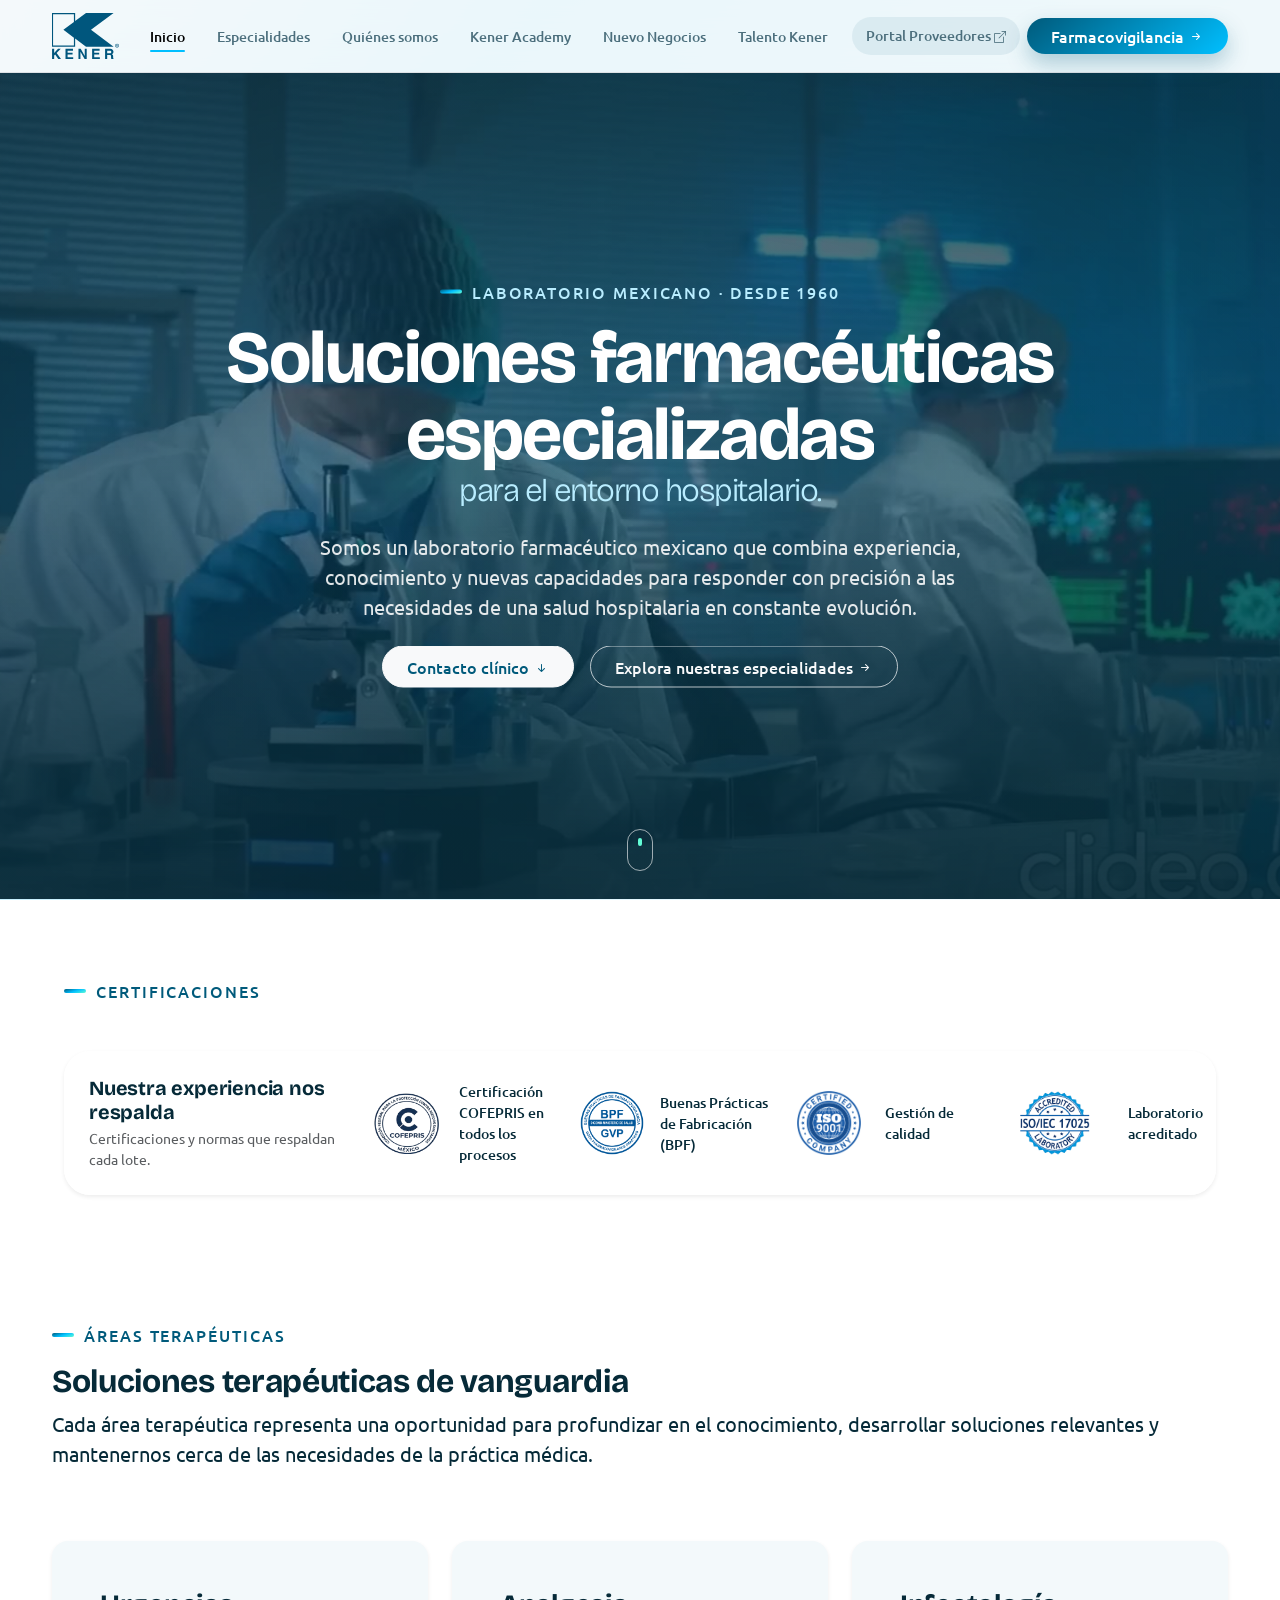
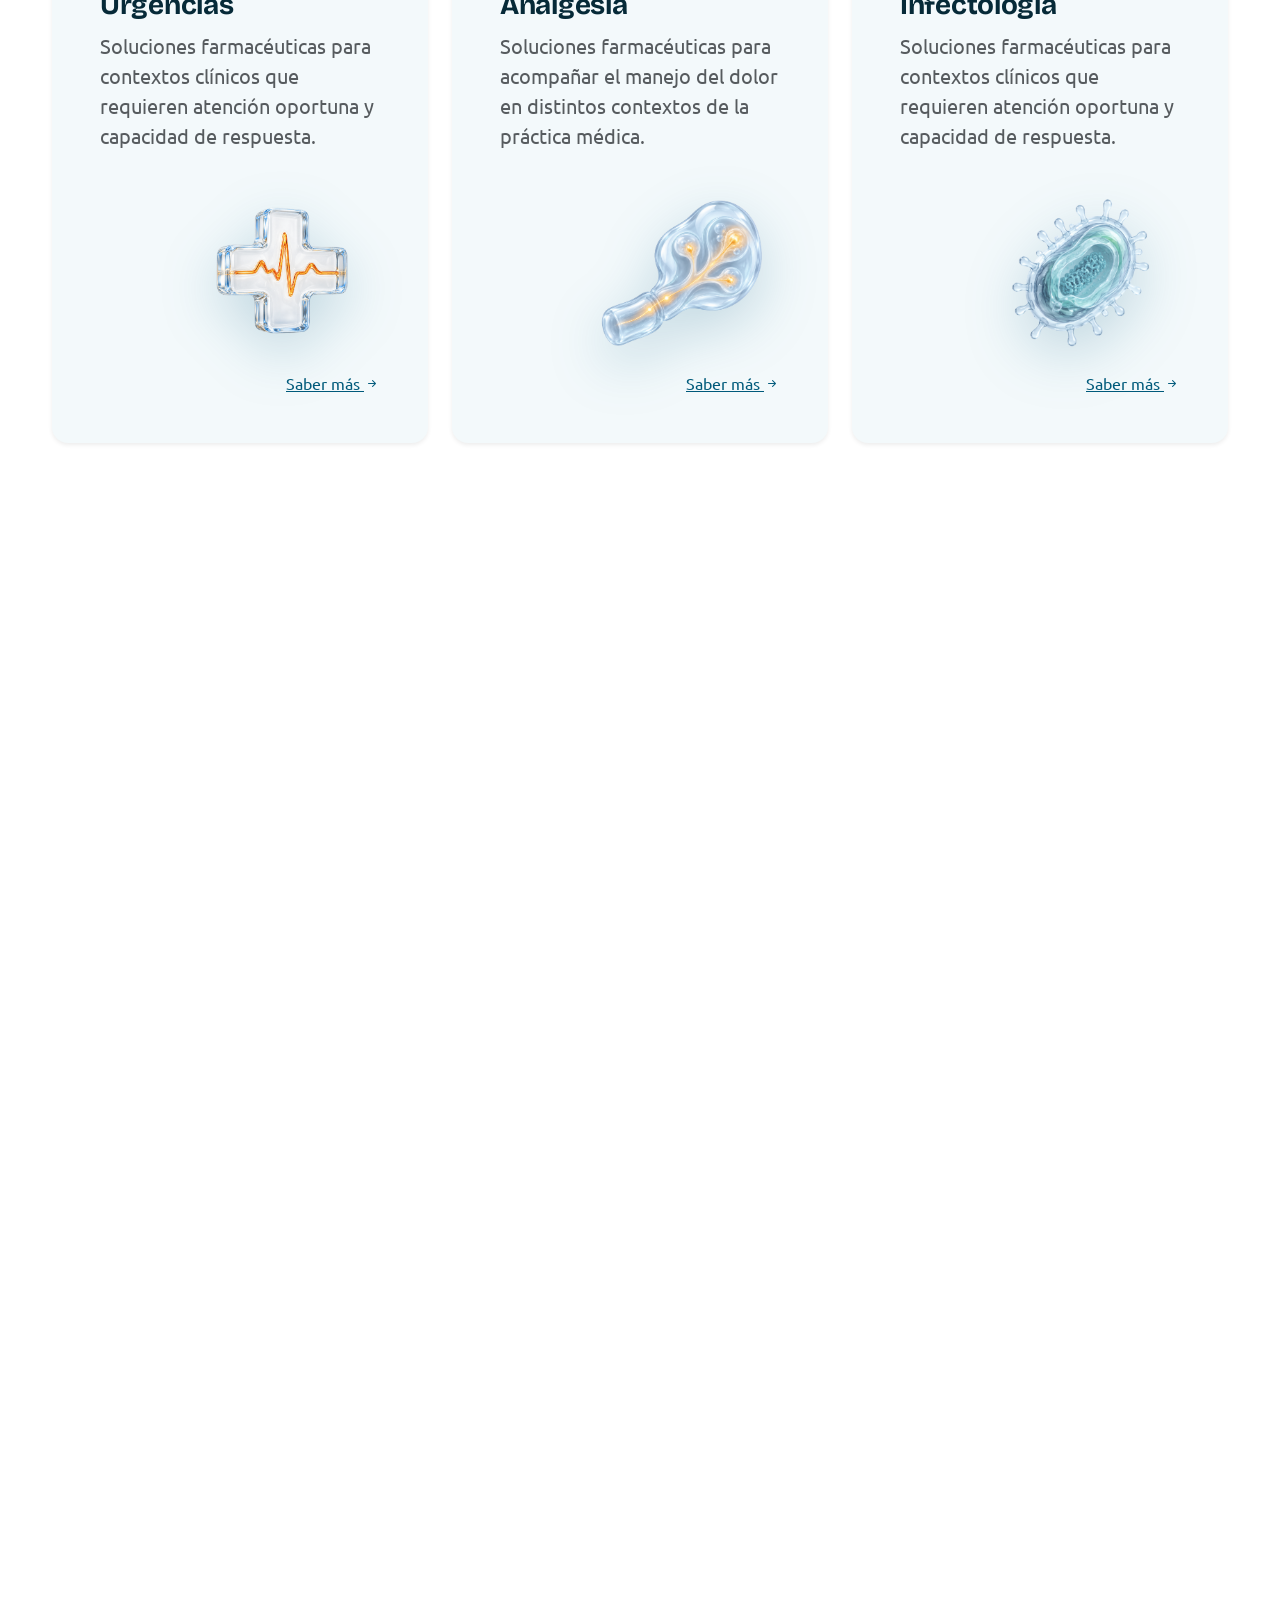
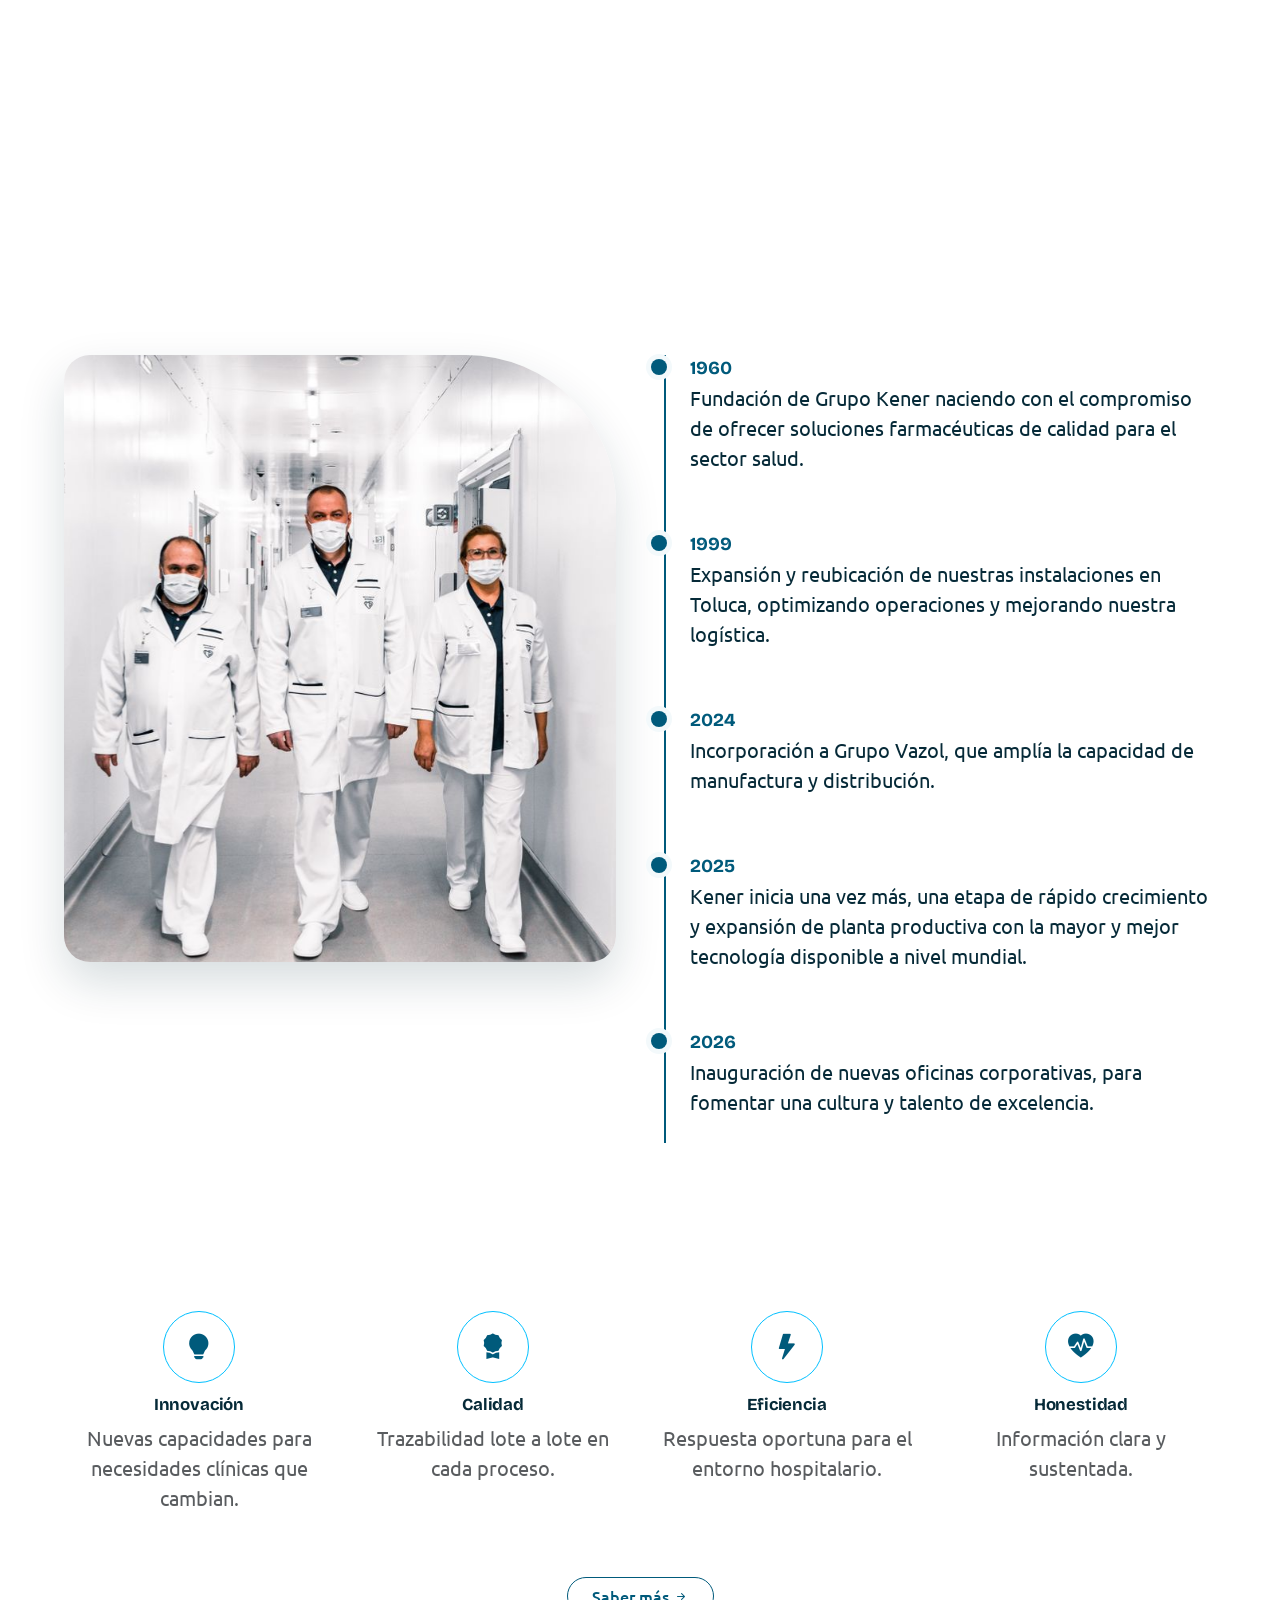
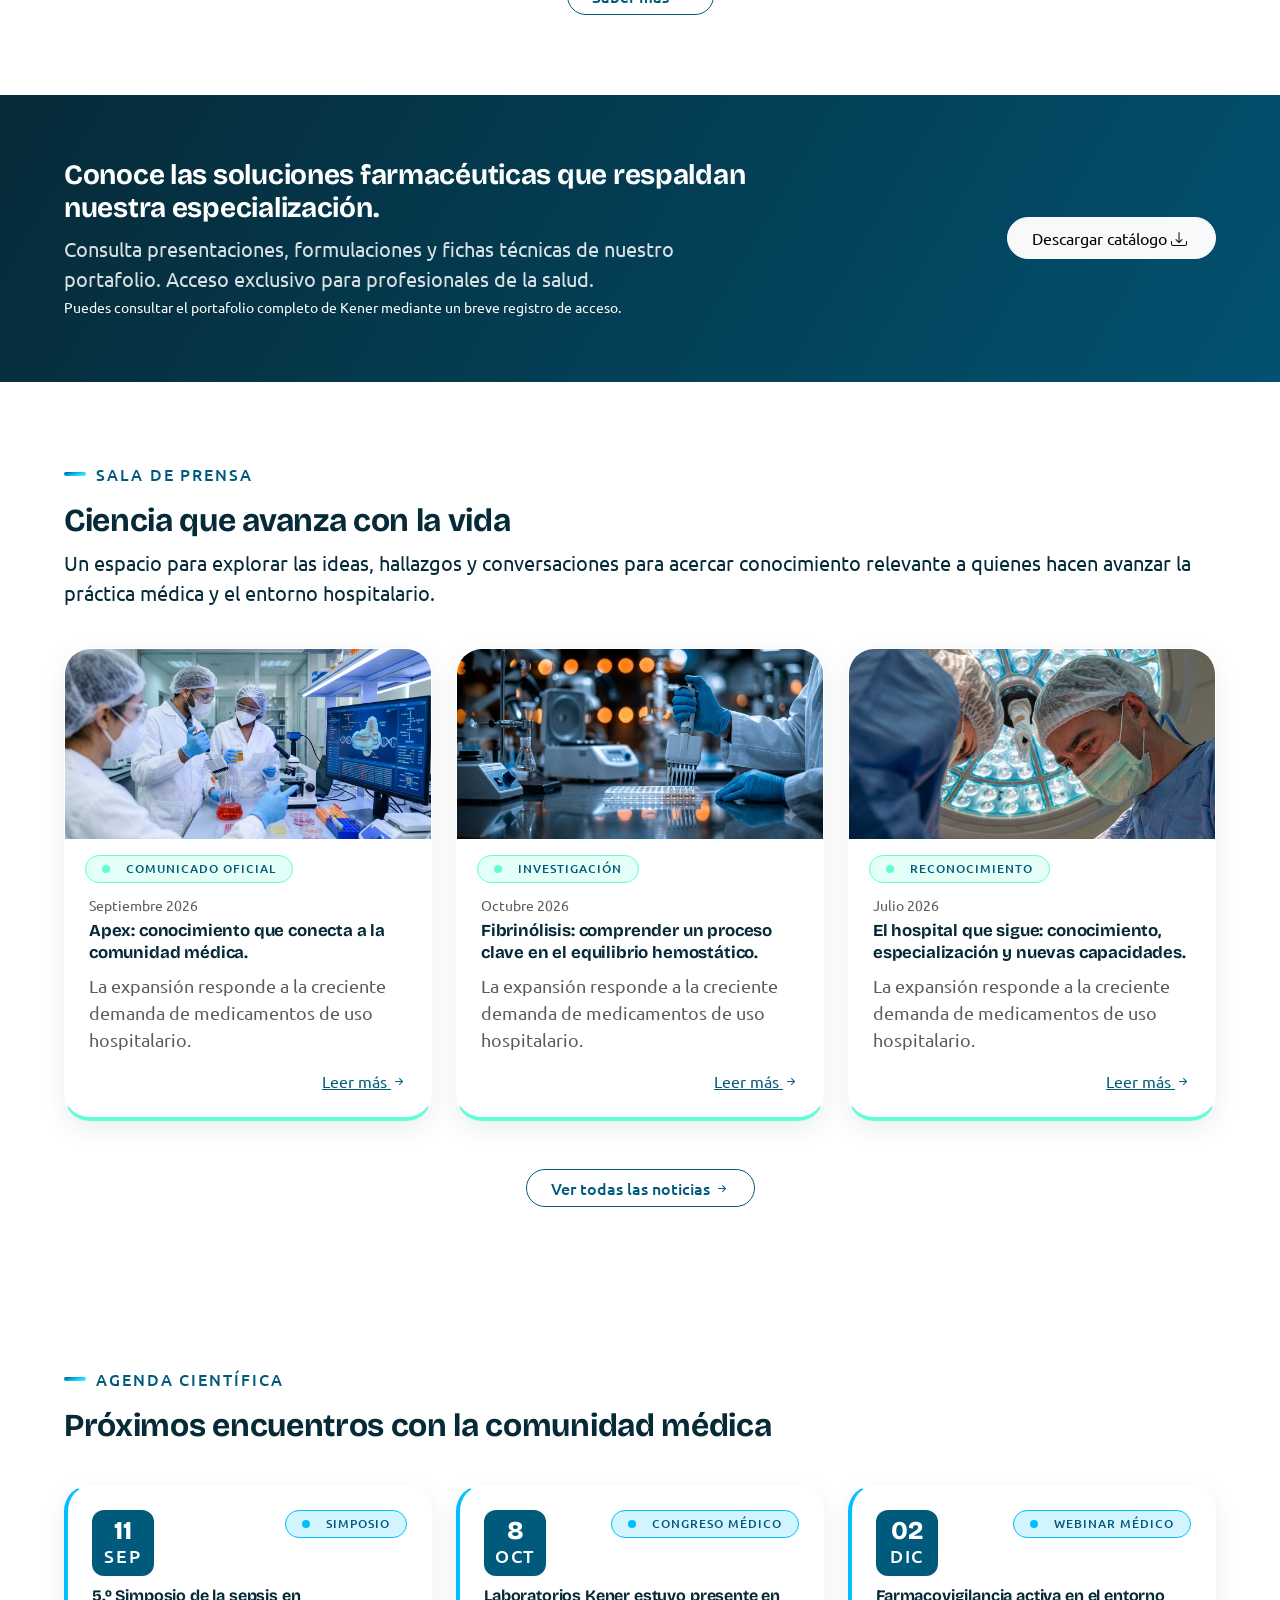
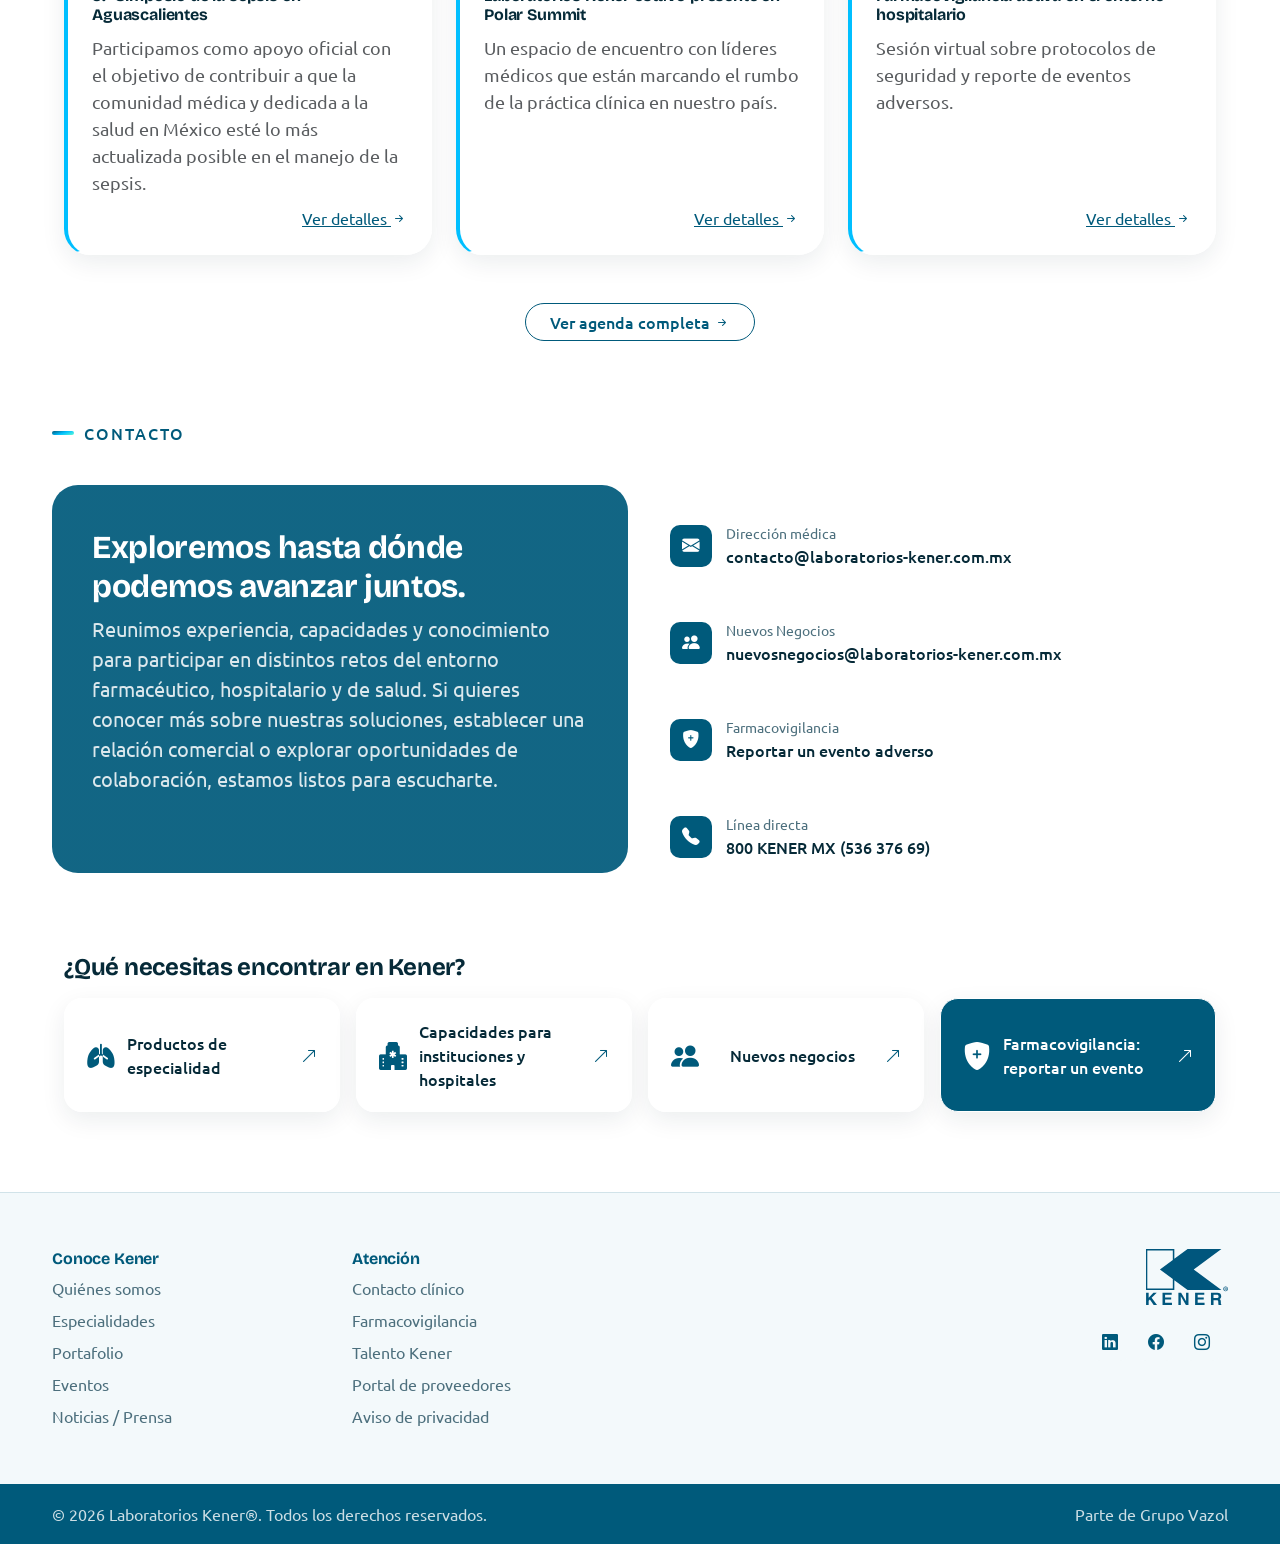
==== commit 5b34e4e6: "Animaciones, Hero Video para Home y Especialidades. Ajustes en tamaño de fuentes del body" ====
--- a/index.html
+++ b/index.html
@@ -11,6 +11,19 @@
 <link href="https://cdn.jsdelivr.net/npm/bootstrap-icons@1.11.3/font/bootstrap-icons.min.css" rel="stylesheet">
 <!-- Orden importa: tokens/marca → estilos de la home -->
 <link href="css/kener-styles.css" rel="stylesheet">
+<link href="css/kener-motion.css" rel="stylesheet">
+<!-- Prioridad al póster del hero: es lo primero que se ve mientras llega el video -->
+<link rel="preload" as="image" href="img/hero-laboratorio-poster.jpg" fetchpriority="high">
+<!-- Movimiento: activa los estados iniciales antes del primer pintado.
+     Respeta "reducir movimiento"; si kener-motion.js no carga, el contenido se muestra igual. -->
+<script>
+(function(d){var r=d.documentElement;
+  if(window.matchMedia&&matchMedia('(prefers-reduced-motion: reduce)').matches)return;
+  r.classList.add('js-motion');
+  try{if(!sessionStorage.getItem('kener-intro')){r.classList.add('k-intro');sessionStorage.setItem('kener-intro','1');}}catch(e){}
+  setTimeout(function(){if(!window.KenerMotion){r.classList.remove('js-motion','k-intro');}},4000);
+})(document);
+</script>
 </head>
 <body>
   
@@ -19,11 +32,11 @@
   <header class="sticky-top">
       <nav class="navbar navbar-expand-lg py-2 border-bottom k-nav" aria-label="Principal">
           <div class="container-xxl">
-              <a class="navbar-brand" href="/home.html"><img src="img/logo/Logo Kener (2).svg" alt="Laboratorios Kener"></a>
+              <a class="navbar-brand" href="/index.html"><img src="img/logo/Logo Kener (2).svg" alt="Laboratorios Kener"></a>
               <button class="navbar-toggler" type="button" data-bs-toggle="collapse" data-bs-target="#navMain" aria-controls="navMain" aria-expanded="false" aria-label="Abrir menú"><span class="navbar-toggler-icon"></span></button>
               <div class="collapse navbar-collapse" id="navMain">
               <ul class="navbar-nav mx-lg-auto gap-lg-3 my-3 my-lg-0 align-items-lg-center">
-                  <li class="nav-item"><a class="nav-link active" href="/home.html" aria-current="page">Inicio</a></li>
+                  <li class="nav-item"><a class="nav-link active" href="/index.html" aria-current="page">Inicio</a></li>
                   <li class="nav-item"><a class="nav-link" href="pages/especialidades.html">Especialidades</a></li>
                   <li class="nav-item"><a class="nav-link" href="#">Quiénes somos</a></li>
                   <li class="nav-item"><a class="nav-link" href="#">Kener Academy</a></li>
@@ -38,7 +51,9 @@
   </header>
 
   <main id="inicio">
-  <!-- ══ HERO ══ -->
+  <!-- ══ HERO v1 (dos columnas con imágenes) — DESACTIVADO 11/11/2026 ══
+       Se conserva como referencia. Para restaurarlo, elimina estas marcas de comentario
+       y comenta el bloque "HERO v2" de abajo.
   <div class="hero" >
     <div class="container-xxl padding-container" >
       <svg class="hero-dna" viewBox="0 0 120 280" aria-hidden="true"><g fill="none" stroke="#5BD6FF" stroke-width="1.4" stroke-linecap="round"><path d="M20 10 C60 40 60 60 20 90 C-20 120 -20 140 20 170 C60 200 60 220 20 250" opacity="0.6"></path><path d="M100 10 C60 40 60 60 100 90 C140 120 140 140 100 170 C60 200 60 220 100 250" opacity="0.6"></path><path d="M20 10 L100 10M23 40 L97 40M28 70 L92 70M20 90 L100 90M28 120 L92 120M23 150 L97 150M20 170 L100 170M28 200 L92 200M23 230 L97 230M20 250 L100 250" opacity="0.35"></path></g></svg>
@@ -87,6 +102,42 @@
         </div>
     </div>
   </div>
+  ══ FIN HERO v1 ══ -->
+
+  <!-- ══ HERO v2 — una columna centrada con video de fondo ══
+       Video local: img/hero-laboratorio-18s.mp4 (H.264 1080p, sin audio, 1.8 MB, 18 s).
+       Tramo 0:36–0:55 del original, con fundido cruzado de 1.5 s entre final e
+       inicio para un bucle sin salto; faststart para que arranque antes de descargarse.
+       Original: img/scientist-uses-microscope-in-brightly-lit-laboratory-compress.mp4
+       Si el video no carga o el usuario pide "reducir movimiento", se muestra
+       el póster img/hero-laboratorio-poster.jpg (primer cuadro del video). -->
+  <div class="hero hero-video" data-hero-video>
+    <div class="hero-video-media" aria-hidden="true">
+      <video class="hero-video-el" autoplay muted loop playsinline preload="auto"
+             poster="img/hero-laboratorio-poster.jpg"
+             src="img/hero-laboratorio-18s.mp4"></video>
+    </div>
+    <div class="hero-video-overlay" aria-hidden="true"></div>
+    <div class="container-xxl padding-container hero-video-content">
+      <div class="row justify-content-center">
+        <div class="col-lg-10 col-xl-9 text-center">
+          <div class="eyebrow justify-content-center">Laboratorio mexicano · Desde 1960</div>
+          <h1 class="mb-4">Soluciones farmacéuticas especializadas <span class="fs-2 d-block">para el entorno hospitalario.</span></h1>
+          <p class="mb-4 mx-auto">Somos un laboratorio farmacéutico mexicano que combina experiencia, conocimiento y nuevas capacidades para responder con precisión a las necesidades de una salud hospitalaria en constante evolución.</p>
+          <div class="d-flex flex-wrap gap-3 justify-content-center">
+            <a href="#contacto" class="btn btn-light rounded-pill px-4 py-2">Contacto clínico <i class="bi bi-arrow-down-short"></i></a>
+            <a href="pages/especialidades.html" class="btn btn-outline-light rounded-pill px-4 py-2">Explora nuestras especialidades <i class="bi bi-arrow-right-short"></i></a>
+          </div>
+        </div>
+      </div>
+    </div>
+    <button class="hero-video-toggle" type="button" aria-label="Pausar video de fondo" aria-pressed="false">
+      <i class="bi bi-pause-fill" aria-hidden="true"></i>
+    </button>
+    <a class="hero-scroll-cue" href="#sec-certificaciones" aria-label="Ir al contenido">
+      <span></span>
+    </a>
+  </div>
 
   <!-- ══ CERTIFICACIONES Y ESTÁNDARES ══ -->
   <section id="sec-certificaciones"class="pb-5" aria-labelledby="t-cert">
@@ -277,7 +328,7 @@
           <span class="tag-primary"><span class="dot"></span><span>Comunicado oficial</span></span>
           <div class="body"><small class="text-muted">Septiembre 2026</small>
             <h3 class="mt-1">Apex: conocimiento que conecta a la comunidad médica.</h3>
-            <p class="small text-muted">La expansión responde a la creciente demanda de medicamentos de uso hospitalario.</p>
+            <p class="small-news text-muted">La expansión responde a la creciente demanda de medicamentos de uso hospitalario.</p>
             <div class="text-end"><a href="noticias.html" class="link-primary">Leer más <i class="bi bi-arrow-right-short"></i></a></div>
           </div>
           </div>
@@ -288,7 +339,7 @@
             <span class="tag-primary"><span class="dot"></span><span>Investigación</span></span>
             <div class="body"><small class="text-muted">Octubre 2026</small>
               <h3 class="mt-1">Fibrinólisis: comprender un proceso clave en el equilibrio hemostático.</h3>
-              <p class="small text-muted">La expansión responde a la creciente demanda de medicamentos de uso hospitalario.</p>
+              <p class="small-news text-muted">La expansión responde a la creciente demanda de medicamentos de uso hospitalario.</p>
               <div class="text-end"><a href="noticias.html" class="link-primary">Leer más <i class="bi bi-arrow-right-short"></i></a></div>
             </div>
           </div>
@@ -299,7 +350,7 @@
             <span class="tag-primary"><span class="dot"></span><span>Reconocimiento</span></span>
             <div class="body"><small class="text-muted">Julio 2026</small>
               <h3 class="mt-1">El hospital que sigue: conocimiento, especialización y nuevas capacidades.</h3>
-              <p class="small text-muted">La expansión responde a la creciente demanda de medicamentos de uso hospitalario.</p>
+              <p class="small-news text-muted">La expansión responde a la creciente demanda de medicamentos de uso hospitalario.</p>
               <div class="text-end"><a href="noticias.html" class="link-primary">Leer más <i class="bi bi-arrow-right-short"></i></a></div>
             </div>
           </div>
@@ -322,7 +373,7 @@
               <div class="date">11<small>Sep</small></div><span class="tag-secondary"><span class="dot"></span><span>Simposio</span></span>
             </div>
             <h3 class="fs-6 mb-0">5.º Simposio de la sepsis en Aguascalientes</h3>
-            <p class="small text-muted mb-0">Participamos como apoyo oficial con el objetivo de contribuir a que la comunidad médica y dedicada a la salud en México esté lo más actualizada posible en el manejo de la sepsis.</p>
+            <p class="small-news text-muted mb-0">Participamos como apoyo oficial con el objetivo de contribuir a que la comunidad médica y dedicada a la salud en México esté lo más actualizada posible en el manejo de la sepsis.</p>
             <a href="eventos.html" class="link-primary mt-auto text-end">Ver detalles <i class="bi bi-arrow-right-short"></i></a>
           </div>
           
@@ -333,7 +384,7 @@
               <div class="date">8<small>Oct</small></div><span class="tag-secondary"><span class="dot"></span><span>Congreso médico</span></span>
             </div>
             <h3 class="fs-6 mb-0">Laboratorios Kener estuvo presente en Polar Summit</h3>
-            <p class="small text-muted mb-0">Un espacio de encuentro con líderes médicos que están marcando el rumbo de la práctica clínica en nuestro país.</p>
+            <p class="small-news text-muted mb-0">Un espacio de encuentro con líderes médicos que están marcando el rumbo de la práctica clínica en nuestro país.</p>
             <a href="eventos.html" class="link-primary mt-auto text-end">Ver detalles <i class="bi bi-arrow-right-short"></i></a>
           </div>
         </div>
@@ -343,7 +394,7 @@
               <div class="date">02<small>Dic</small></div><span class="tag-secondary"><span class="dot"></span><span>Webinar médico</span></span>
             </div>
             <h3 class="fs-6 mb-0">Farmacovigilancia activa en el entorno hospitalario</h3>
-            <p class="small text-muted mb-0">Sesión virtual sobre protocolos de seguridad y reporte de eventos adversos.</p>
+            <p class="small-news text-muted mb-0">Sesión virtual sobre protocolos de seguridad y reporte de eventos adversos.</p>
             <a href="eventos.html" class="link-primary mt-auto text-end">Ver detalles <i class="bi bi-arrow-right-short"></i></a>
           </div>
         </div>
@@ -357,23 +408,24 @@
     <div class="container-xxl k-band">
       <div class="eyebrow">Contacto</div>
       <div class="row g-4 mt-2">
-        <div class="col-lg-12">
+        <div class="col-lg-6">
           <div class="contact-info">
             <h2 id="contacto" class="text-white">Exploremos hasta dónde podemos avanzar juntos.</h2>
             <p style="opacity:.85">Reunimos experiencia, capacidades y conocimiento para participar en distintos retos del entorno farmacéutico, hospitalario y de salud. Si quieres conocer más sobre nuestras soluciones, establecer una relación comercial o explorar oportunidades de colaboración, estamos listos para escucharte.</p>    
-            <a class="contact-item mt-4" data-bs-toggle="collapse" href="#form-consulta-clinica" role="button" aria-expanded="true" aria-controls="form-consulta-clinica">
+            
+          </div>
+        </div>
+        <div class="col-lg-6">
+          <a class="contact-item mt-4" data-bs-toggle="collapse" href="#form-consulta-clinica" role="button" aria-expanded="true" aria-controls="form-consulta-clinica">
               <i class="bi bi-envelope-fill"></i><span><small>Dirección médica</small>
-              <b>contacto@laboratorios-kener.com.mx</b><p class="mb-0 fw-bold">Enviar consulta clínica</p></span>
+              <b>contacto@laboratorios-kener.com.mx</b></span>
             </a>
             <a class="contact-item mt-4" data-bs-toggle="collapse" href="#form-nuevos-negocios" role="button" aria-expanded="false" aria-controls="form-nuevos-negocios">
               <i class="bi bi-people-fill"></i><span><small>Nuevos Negocios</small><b>nuevosnegocios@laboratorios-kener.com.mx</b></span>
             </a>
             <a class="contact-item mt-4" href="#farmacovigilancia"><i class="bi bi-shield-fill-plus"></i><span><small>Farmacovigilancia</small><b>Reportar un evento adverso</b></span></a>
             <a class="contact-item mt-4" href="tel:800536376669"><i class="bi bi-telephone-fill"></i><span><small>Línea directa</small><b>800 KENER MX (536 376 69)</b></span></a>
-          </div>
-        </div>
-        <div class="col-lg-6 d-none">
-          <div id="contenedorFormularios">
+          <div id="contenedorFormularios" class="d-none">
             <form id="form-consulta-clinica" class="k-card k-form collapse  show" action="#" method="post" data-bs-parent="#contenedorFormularios"><!-- Se sustituye por shortcode de Contact Form 7 -->
                 <span class="tag-primary mb-3"><span class="dot"></span><span>Consulta clínica</span></span>
                 <h3 class="fs-3 mb-3">Envíe su consulta</h3>
@@ -477,7 +529,9 @@
       </div>
     </div>
   </footer>
-  <script src="https://cdn.jsdelivr.net/npm/bootstrap@5.3.3/dist/js/bootstrap.bundle.min.js"></script>
-  <script src="js/home.js"></script>
+  <!-- defer: se descargan en paralelo sin bloquear la lectura de la página; se ejecutan en este orden -->
+  <script src="https://cdn.jsdelivr.net/npm/bootstrap@5.3.3/dist/js/bootstrap.bundle.min.js" defer></script>
+  <script src="js/home.js" defer></script>
+  <script src="js/kener-motion.js" defer></script>
 </body>
 </html>
--- a/css/kener-styles.css
+++ b/css/kener-styles.css
@@ -117,7 +117,7 @@
 h1,h2,h3,h4,h5,h6{font-family:var(--font-text-title); font-weight:700; letter-spacing:-0.01em; color:var(--ink);}
 section:first-of-type{border-top:none;}
 .container-xxl{max-width:1200px;}
-p{font-size: 18px;}
+p{font-size: 20px;}
 
 
 .text-bricolage{font-family:var(--font-text-title);}
@@ -189,6 +189,7 @@
 .page-link{color:var(--primary) !important;}
 .link-primary{color:var(--primary) !important; text-decoration-color:var(--primary) !important ;}
 
+
 /* Fondo vívido para que el efecto glass destaque (antes: var(--sec-sky)100%) */
 .glass-bg{background:linear-gradient(135deg, var(--primary) 0%, var(--sec-sky-blue) 100%);}
 .gradient-text{
@@ -438,7 +439,7 @@
 
 /* CERTIFICACIONES */
 .seal{width:68px; height:68px; flex:none; border-radius:50%; border:2px solid var(--primary); color:var(--primary); display:grid; place-content:center; text-align:center; font:700 11px/1.1 var(--font-text-title); box-shadow:inset 0 0 0 4px #fff, inset 0 0 0 5px var(--primary-pale);}
-.seal small{display:block; font-size:12px; font-weight:500;}
+.seal small{display:block; font-size:18px; font-weight:500;}
 .card-rounded-white{background:rgba(255,255,255,.78); backdrop-filter:blur(10px); border:1px solid #fff; border-radius:var(--r-lg);}
 
 /* CONFIANZA */
@@ -498,9 +499,10 @@
 .news .body{padding:12px 24px 24px; display:flex; flex-direction:column; flex:1;}
 .news h3{font-size:1.05rem; line-height:1.3;}
 .news .k-link{margin-top:auto; padding-top:12px;}
+.small-news{font-size: 18px;}
 .event{padding:24px; height:100%; display:flex; flex-direction:column; gap:10px; border-left:4px solid var(--sec-sky-blue);}
 .date{width:62px; padding:8px 0; border-radius:12px; background:var(--primary); color:#fff; text-align:center; font:800 1.6rem/1 var(--font-text-title);}
-.date small{display:block; font:500 10px var(--font-text); letter-spacing:.1em; text-transform:uppercase;}
+.date small{display:block; font:500 18px var(--font-text); letter-spacing:.1em; text-transform:uppercase;}
 
 /* CONTACTO CLÍNICO */
 .contact-info{border-radius:var(--r-lg); color:#fff; padding:44px 40px; height:100%; background:linear-gradient(rgba(0,90,123,.93),rgba(0,90,123,.93));}
@@ -728,15 +730,18 @@
 .contact-item:hover > i { transform: scale(1.08); }
 
 /* Animación opcional al entrar en pantalla, activada con IntersectionObserver */
+/* Usa la propiedad individual "translate" (no "transform") para no
+   bloquear los efectos hover de tarjetas y botones. Variantes y lógica
+   en css/kener-motion.css y js/kener-motion.js */
 .js-motion .reveal-on-scroll {
   opacity: 0;
-  transform: translateY(22px);
-  transition: opacity 700ms var(--motion-ease), transform 700ms var(--motion-ease);
+  translate: 0 16px;
+  transition: opacity 1000ms var(--motion-soft, ease-out), translate 1200ms var(--motion-soft, ease-out);
   transition-delay: var(--reveal-delay, 0ms);
 }
 .js-motion .reveal-on-scroll.is-visible {
   opacity: 1;
-  transform: translateY(0);
+  translate: 0 0;
 }
 
 /* Accesibilidad: reduce movimiento si el usuario lo solicita */
@@ -863,4 +868,84 @@
   font-size: 1.15rem;
   display: inline-block;
   margin-bottom: 0.25rem;
-}+}
+/* ════════════════════════════════════════════════════════════════════
+   HERO v2 — Una columna centrada con video de fondo (11/11/2026)
+   HTML: index.html → bloque "HERO v2". Lógica del video: js/home.js.
+   Capas (de atrás hacia adelante):
+     .hero-video-media    → póster como fondo + <video> que entra con fade
+     .hero-video-overlay  → velo de marca (dark blue → orient) para contraste
+     .hero-video-content  → eyebrow, H1, párrafo y CTAs en blanco
+   ════════════════════════════════════════════════════════════════════ */
+.hero-video{
+  position:relative; isolation:isolate; overflow:hidden;
+  min-height:calc(100svh - 74px);           /* pantalla completa menos el header */
+  display:flex; align-items:center;
+  padding:0;
+  background:var(--grad-profundo);
+}
+.hero-video-media{
+  position:absolute; inset:-8% 0; z-index:-2;   /* margen extra para el parallax */
+  background:url("../img/hero-laboratorio-poster.jpg") center / cover no-repeat;  /* primer cuadro del video */
+}
+.hero-video-el{
+  width:100%; height:100%; object-fit:cover; display:block;
+  opacity:0; transition:opacity 1400ms ease;
+}
+.hero-video.is-playing .hero-video-el{opacity:1;}
+.hero-video.is-fallback .hero-video-el{display:none;}
+
+.hero-video-overlay{
+  position:absolute; inset:0; z-index:-1; pointer-events:none;
+  background:
+    radial-gradient(ellipse 70% 60% at 50% 50%, rgba(6,42,56,.20) 0%, rgba(6,42,56,.62) 100%),
+    linear-gradient(180deg, rgba(6,42,56,.55) 0%, rgba(0,90,123,.40) 50%, rgba(6,42,56,.78) 100%);
+}
+.hero-video-content{position:relative; width:100%;}
+
+/* Tipografía y color sobre video */
+.hero-video .eyebrow{color:var(--sec-ice-blue);}
+.hero-video h1{color:#fff; font-size:clamp(2.6rem,6vw,4.6rem); text-wrap:balance;}
+.hero-video h1 span{color:var(--sec-ice-blue);}
+.hero-video p{color:rgba(255,255,255,.88); max-width:720px;}
+
+/* CTAs: mismos textos, adaptados a fondo oscuro */
+.hero-video .btn-light{--bs-btn-color:var(--primary); --bs-btn-hover-color:var(--primary); font-weight:500;}
+.hero-video .btn-outline-light{--bs-btn-hover-color:var(--primary); --bs-btn-border-color:rgba(255,255,255,.7); font-weight:500;}
+
+/* Pausa / reproducción (accesibilidad: todo video automático debe poder detenerse) */
+.hero-video-toggle{
+  position:absolute; right:24px; bottom:24px; z-index:2;
+  width:44px; height:44px; border-radius:50%;
+  display:grid; place-items:center;
+  color:#fff; font-size:1.25rem;
+  background:rgba(255,255,255,.12); border:1px solid rgba(255,255,255,.4);
+  backdrop-filter:blur(8px); -webkit-backdrop-filter:blur(8px);
+  transition:background-color 300ms ease, transform 300ms var(--motion-ease, ease);
+}
+.hero-video-toggle:hover{background:rgba(255,255,255,.24); transform:scale(1.06);}
+.hero-video-toggle:focus-visible{outline:2px solid var(--sec-aquamarine); outline-offset:3px;}
+.hero-video.is-fallback .hero-video-toggle{display:none;}
+
+/* Indicador de scroll */
+.hero-scroll-cue{
+  position:absolute; left:50%; bottom:28px; z-index:2;
+  width:26px; height:42px; margin-left:-13px;
+  border:1.5px solid rgba(255,255,255,.6); border-radius:20px;
+}
+.hero-scroll-cue span{
+  position:absolute; left:50%; top:8px; width:4px; height:8px; margin-left:-2px;
+  border-radius:2px; background:var(--sec-aquamarine);
+  animation:kener-scroll-cue 2.2s var(--motion-ease, ease) infinite;
+}
+@keyframes kener-scroll-cue{
+  0%  {opacity:0; transform:translateY(0);}
+  30% {opacity:1;}
+  100%{opacity:0; transform:translateY(16px);}
+}
+
+@media (max-width: 575.98px){
+  .hero-video .eyebrow{font-size:12px; letter-spacing:.08em;}
+  .hero-video-toggle{right:16px; bottom:16px;}
+  .hero-scroll-cue{display:none;}
+}
--- a/css/kener-motion.css
+++ b/css/kener-motion.css
@@ -0,0 +1,303 @@
+/* ════════════════════════════════════════════════════════════════════
+   KENER — CAPA DE MOVIMIENTO (kener-motion.css)
+   Proyecto: Rediseño web Laboratorios Kener · Memento Studio
+   ════════════════════════════════════════════════════════════════════
+   Se carga DESPUÉS de kener-styles.css. Trabaja junto con
+   js/kener-motion.js y reutiliza los tokens --motion-* de la hoja base.
+
+   PRINCIPIOS
+     - Movimiento con propósito: guía la lectura, no decora.
+     - Una sola curva de marca (--motion-ease) + una curva de "telón"
+       (--motion-curtain) para intro y máscaras.
+     - Todo estado oculto depende de html.js-motion: sin JS o con
+       "reducir movimiento" el contenido se ve completo y estático.
+     - Se usan las propiedades individuales translate / scale para no
+       pisar los transform de hover que ya existen en kener-styles.css.
+
+   ÍNDICE
+     1. Tokens de movimiento
+     2. Intro de marca (primera visita de la sesión)
+     3. Header inteligente + barra de progreso de lectura
+     4. Titulares: revelado por palabra (split text)
+     5. Revelados al hacer scroll (fade / rise / line / mask)
+     6. Parallax y flotación
+     7. Micro-interacciones: botones magnéticos y spotlight en tarjetas
+     8. Timeline con progreso
+     9. Fondos vivos (CTA)
+    10. Accesibilidad
+   ════════════════════════════════════════════════════════════════════ */
+
+
+/* 1. TOKENS ─────────────────────────────────────────────────────────── */
+:root{
+  --motion-curtain: cubic-bezier(.76, 0, .24, 1);
+  --motion-soft: cubic-bezier(.25, .7, .3, 1);   /* arranque gradual, frenado largo: entradas suaves */
+  --motion-reveal: 1250ms;
+  --motion-mask: 1400ms;
+  --motion-word-step: 32ms;
+}
+
+
+/* 2. INTRO DE MARCA ─────────────────────────────────────────────────
+   Panel claro con el logotipo que se levanta como telón. Solo aparece
+   la primera vez por sesión (lo decide el script inline del <head>).   */
+html.js-motion body::before,
+html.js-motion body::after{
+  content:""; position:fixed; inset:0; pointer-events:none;
+}
+html.js-motion body::before{
+  z-index:2000;
+  background:var(--grad-ice);
+  transform:translateY(-101%);
+  transition:transform 900ms var(--motion-curtain);
+}
+html.js-motion body::after{
+  z-index:2001;
+  background:url("../img/logo/Logo%20Kener%20(2).svg") center / min(220px, 46vw) auto no-repeat;
+  opacity:0;
+  transition:opacity 380ms ease, transform 500ms var(--motion-ease);
+}
+html.k-intro body{overflow:hidden;}
+html.k-intro body::before{transform:none; transition:none;}
+html.k-intro body::after{animation:kener-fade-up 800ms var(--motion-ease) 120ms both;}
+html.k-intro-out body::after{animation:none; opacity:0; transform:translateY(-18px);}
+
+
+/* 3. HEADER INTELIGENTE ─────────────────────────────────────────────
+   Se oculta al bajar (más espacio de lectura) y vuelve al subir.       */
+.js-motion header.sticky-top{
+  transition:transform 520ms var(--motion-ease);
+  will-change:transform;
+}
+.js-motion header.sticky-top.k-header-hidden{transform:translateY(-100%);}
+.js-motion header.sticky-top .k-nav{transition:box-shadow 400ms ease, background-color 400ms ease;}
+.js-motion header.sticky-top.k-header-scrolled .k-nav{
+  background:rgba(243,249,251,.94);
+  box-shadow:0 10px 30px rgba(6,42,56,.07);
+}
+.k-progress{
+  position:absolute; left:0; right:0; bottom:0; height:2px;
+  background:var(--grad-aqua);
+  transform:scaleX(var(--k-progress, 0)); transform-origin:left center;
+  pointer-events:none;
+}
+
+
+/* 4. TITULARES — SPLIT TEXT ─────────────────────────────────────────
+   Cada palabra sube desde una máscara, con un escalonado corto.        */
+.js-motion .k-split .k-w{
+  display:inline-block; overflow:hidden; vertical-align:top;
+  padding-bottom:.12em; margin-bottom:-.12em;   /* no recorta descendentes */
+}
+/* Las palabras heredan siempre del contenedor real (evita que reglas
+   como ".hero h1 span" afecten a los span del split) */
+.k-split .k-w,
+.k-split .k-wi{font-weight:inherit; color:inherit; font-size:inherit;}
+.js-motion .k-split .k-wi{
+  display:inline-block;
+  translate:0 55%;
+  opacity:0;
+  transition:
+    translate var(--motion-reveal) var(--motion-soft),
+    opacity calc(var(--motion-reveal) * .8) var(--motion-soft);
+  transition-delay:calc(var(--split-delay, 0ms) + var(--i, 0) * var(--motion-word-step));
+}
+.js-motion .k-split.is-visible .k-wi{translate:0 0; opacity:1;}
+
+
+/* 5. REVELADOS AL SCROLL ────────────────────────────────────────────
+   La regla base .reveal-on-scroll vive en kener-styles.css. Aquí se
+   añaden variantes a través de data-reveal.                            */
+.js-motion .reveal-on-scroll[data-reveal="fade"]{translate:none;}
+.js-motion .reveal-on-scroll[data-reveal="rise"]{translate:0 24px;}
+.js-motion .reveal-on-scroll[data-reveal="rise"].is-visible{translate:0 0;}
+
+/* Eyebrow: la barra de degradado se dibuja de izquierda a derecha */
+.js-motion .eyebrow.reveal-on-scroll::before{
+  transform:scaleX(0); transform-origin:left center;
+  transition:transform 900ms var(--motion-ease) calc(var(--reveal-delay, 0ms) + 120ms);
+}
+.js-motion .eyebrow.reveal-on-scroll.is-visible::before{transform:scaleX(1);}
+
+/* Máscara de imagen: el marco aparece y la foto se descubre de abajo
+   hacia arriba mientras se asienta (zoom 1.18 → 1).                    */
+.js-motion [data-reveal="mask"]{
+  opacity:0;
+  transition:opacity 600ms ease var(--reveal-delay, 0ms);
+}
+.js-motion [data-reveal="mask"] > img{
+  clip-path:inset(100% 0 0 0);
+  scale:1.18;
+  transition:
+    clip-path var(--motion-mask) var(--motion-curtain) var(--reveal-delay, 0ms),
+    scale 1700ms var(--motion-ease) var(--reveal-delay, 0ms),
+    transform 850ms var(--motion-ease) 0ms,
+    filter 500ms ease 0ms;
+}
+.js-motion [data-reveal="mask"].is-visible{opacity:1;}
+.js-motion [data-reveal="mask"].is-visible > img{
+  clip-path:inset(0 0 0 0);
+  scale:var(--k-img-scale, 1);
+}
+
+/* Las animaciones de entrada por @keyframes de kener-styles.css se
+   sustituyen por este sistema (evita animaciones dobles y libera el
+   transform de hover de las fotos, que el fill-mode "both" bloqueaba). */
+.js-motion .hero .eyebrow,
+.js-motion .hero h1,
+.js-motion .hero p,
+.js-motion .hero .d-flex.flex-wrap,
+.js-motion .hero .glass-card,
+.js-motion .card-rounded-white,
+.js-motion .hero .frame img,
+.js-motion .team-photo img{animation:none;}
+
+/* Tarjetas de especialidad: el ícono se eleva en lugar de girar */
+.js-motion .card-secondary:hover img{transform:translateY(-6px) scale(1.06);}
+
+
+/* 6. PARALLAX Y FLOTACIÓN ──────────────────────────────────────────── */
+.js-motion [data-parallax]{will-change:translate;}
+.js-motion .team-photo{--k-img-scale:1.12;}          /* margen para el parallax interno */
+.js-motion .team-photo:hover img{transform:scale(1.03);}
+
+/* Chips de vidrio del hero: flotación lenta, desfasada entre sí */
+.js-motion .hero .glass-card > .d-flex{animation:kener-float 6s ease-in-out infinite;}
+.js-motion .hero .glass-card.t-bot > .d-flex{animation-duration:7s; animation-delay:-2.5s;}
+
+
+/* Hero v2: el video entra con un zoom lento que se asienta */
+.js-motion .hero-video-media{scale:1.04; transition:scale 3200ms var(--motion-soft);}
+.js-motion .hero-video.is-entered .hero-video-media{scale:1;}
+
+
+/* 7. MICRO-INTERACCIONES ─────────────────────────────────────────────
+   Botones magnéticos (solo puntero fino) y luz que sigue al cursor.    */
+.js-motion .k-magnetic{transform:translate3d(var(--mx, 0px), var(--my, 0px), 0);}
+.js-motion .k-magnetic:hover{transform:translate3d(var(--mx, 0px), calc(var(--my, 0px) - 2px), 0);}
+.js-motion .k-magnetic:active{transform:translate3d(var(--mx, 0px), var(--my, 0px), 0) scale(.98);}
+
+.js-motion .k-spot{position:relative; isolation:isolate;}
+.js-motion .k-spot::after{
+  content:""; position:absolute; inset:0; border-radius:inherit; pointer-events:none;
+  background:radial-gradient(420px circle at var(--sx, 50%) var(--sy, 50%), rgba(0,191,255,.10), transparent 62%);
+  opacity:0; transition:opacity 450ms ease;
+}
+.js-motion .k-spot:hover::after{opacity:1;}
+.js-motion .finder.bg-primary.k-spot::after{
+  background:radial-gradient(360px circle at var(--sx, 50%) var(--sy, 50%), rgba(99,253,214,.22), transparent 62%);
+}
+
+
+/* 8. TIMELINE CON PROGRESO ───────────────────────────────────────────
+   La línea se "llena" con el scroll y cada hito se enciende al pasar.  */
+.js-motion .timeline{position:relative;}
+.js-motion .timeline::after{
+  content:""; position:absolute; left:-2px; top:0; bottom:0; width:2px;
+  background:linear-gradient(to bottom, var(--sec-sky-blue), var(--sec-aquamarine));
+  transform:scaleY(var(--tl, 0)); transform-origin:top center;
+  border-radius:2px;
+}
+.js-motion .timeline li::before{transition:background-color 400ms ease, box-shadow 400ms ease, scale 400ms var(--motion-ease);}
+.js-motion .timeline li.is-active::before{
+  background:var(--sec-sky-blue);
+  box-shadow:0 0 0 5px var(--bg), 0 0 0 9px rgba(0,191,255,.18);
+  scale:1.1;
+}
+
+
+/* 9. FONDOS VIVOS ───────────────────────────────────────────────────── */
+.js-motion .cta-cat{
+  background-size:220% 220%;
+  animation:kener-grad-drift 18s ease-in-out infinite alternate;
+}
+@keyframes kener-grad-drift{
+  from{background-position:0% 50%;}
+  to  {background-position:100% 50%;}
+}
+
+
+/* 10. ACCESIBILIDAD ────────────────────────────────────────────────────
+   El script inline no añade .js-motion si el usuario pide reducir
+   movimiento; esto es una segunda red de seguridad.                    */
+@media (prefers-reduced-motion: reduce){
+  html.js-motion body::before,
+  html.js-motion body::after{display:none;}
+  .js-motion .k-split .k-wi,
+  .js-motion [data-reveal="mask"] > img{translate:none; clip-path:none; scale:none;}
+  .js-motion [data-reveal="mask"]{opacity:1;}
+}
+
+
+/* 11. HÉLICE DE ADN DE FONDO ──────────────────────────────────────────
+   Generada por js/kener-motion.js (módulo 8) a partir del vector del
+   Hero v1. Fija a la derecha, detrás del contenido, con fundido arriba
+   y abajo. --dna-o la controla el script (0 sobre el hero de video). */
+.k-dna{
+  position:fixed; top:0; right:clamp(-40px, calc((100vw - 1200px) / 2 - 170px), 24px);
+  width:clamp(150px, 16vw, 240px); height:100vh; height:100lvh;
+  z-index:-1; pointer-events:none;
+  opacity:0;
+  -webkit-mask-image:linear-gradient(to bottom, transparent 0%, #000 18%, #000 82%, transparent 100%);
+          mask-image:linear-gradient(to bottom, transparent 0%, #000 18%, #000 82%, transparent 100%);
+  filter:drop-shadow(0 0 6px rgba(0,191,255,.25));
+  contain:strict;
+}
+.k-dna.is-ready{opacity:calc(var(--dna-o, 1) * .9); transition:opacity 300ms linear;}
+.k-dna path, .k-dna circle{vector-effect:non-scaling-stroke;}
+@media (max-width: 991.98px){
+  .k-dna.is-ready{opacity:calc(var(--dna-o, 1) * .45);}
+  .k-dna{right:-60px; width:150px;}
+}
+@media print{ .k-dna{display:none;} }
+
+
+/* 12. ENTRADA DEL HERO v2 ──────────────────────────────────────────────
+   Pre-ocultado: evita que el contenido del hero se vea un instante antes
+   de que cargue el script (se libera con html.k-motion-ready).
+   Cada elemento tiene su propia entrada:
+     eyebrow  → la barra se dibuja y el texto se cierra (letter-spacing)
+     h1       → palabras desde máscara (sección 4)
+     párrafo  → sube y se enfoca (blur → nítido)
+     botones  → suben y crecen ligeramente, escalonados
+     controles→ aparecen al final                                         */
+html.js-motion:not(.k-motion-ready) .hero-video-content,
+html.js-motion:not(.k-motion-ready) .hero > .container-xxl,
+html.js-motion:not(.k-motion-ready) .hero-scroll-cue,
+html.js-motion:not(.k-motion-ready) .hero-video-toggle{opacity:0;}
+
+.js-motion .hero-video-content .eyebrow.reveal-on-scroll{
+  letter-spacing:.2em; translate:none;
+  transition:opacity 1100ms var(--motion-soft), letter-spacing 1600ms var(--motion-soft);
+  transition-delay:var(--reveal-delay, 0ms);
+}
+.js-motion .hero-video-content .eyebrow.reveal-on-scroll.is-visible{letter-spacing:.12em;}
+
+.js-motion .reveal-on-scroll[data-reveal="blur"]{
+  translate:0 10px; filter:blur(3px);
+  transition:opacity 1200ms var(--motion-soft), translate 1300ms var(--motion-soft), filter 1100ms var(--motion-soft);
+  transition-delay:var(--reveal-delay, 0ms);
+}
+.js-motion .reveal-on-scroll[data-reveal="blur"].is-visible{translate:0 0; filter:blur(0);}
+
+.js-motion .reveal-on-scroll[data-reveal="pop"]{
+  translate:0 10px; scale:.98;
+  transition:opacity 1000ms var(--motion-soft), translate 1200ms var(--motion-soft), scale 1200ms var(--motion-soft);
+  transition-delay:var(--reveal-delay, 0ms);
+}
+.js-motion .reveal-on-scroll[data-reveal="pop"].is-visible{translate:0 0; scale:1;}
+
+.js-motion .hero-scroll-cue.reveal-on-scroll,
+.js-motion .hero-video-toggle.reveal-on-scroll{translate:0 8px;}
+.js-motion .hero-scroll-cue.reveal-on-scroll.is-visible,
+.js-motion .hero-video-toggle.reveal-on-scroll.is-visible{translate:0 0;}
+
+
+/* Hero de páginas internas (p. ej. Especialidades): la ilustración entra
+   con un fundido y un ligero asentamiento, y luego conserva su flotación. */
+.js-motion .reveal-on-scroll[data-reveal="soft"]{
+  translate:0 14px; scale:.97;
+  transition:opacity 1400ms var(--motion-soft), translate 1600ms var(--motion-soft), scale 1600ms var(--motion-soft);
+  transition-delay:var(--reveal-delay, 0ms);
+}
+.js-motion .reveal-on-scroll[data-reveal="soft"].is-visible{translate:0 0; scale:1;}
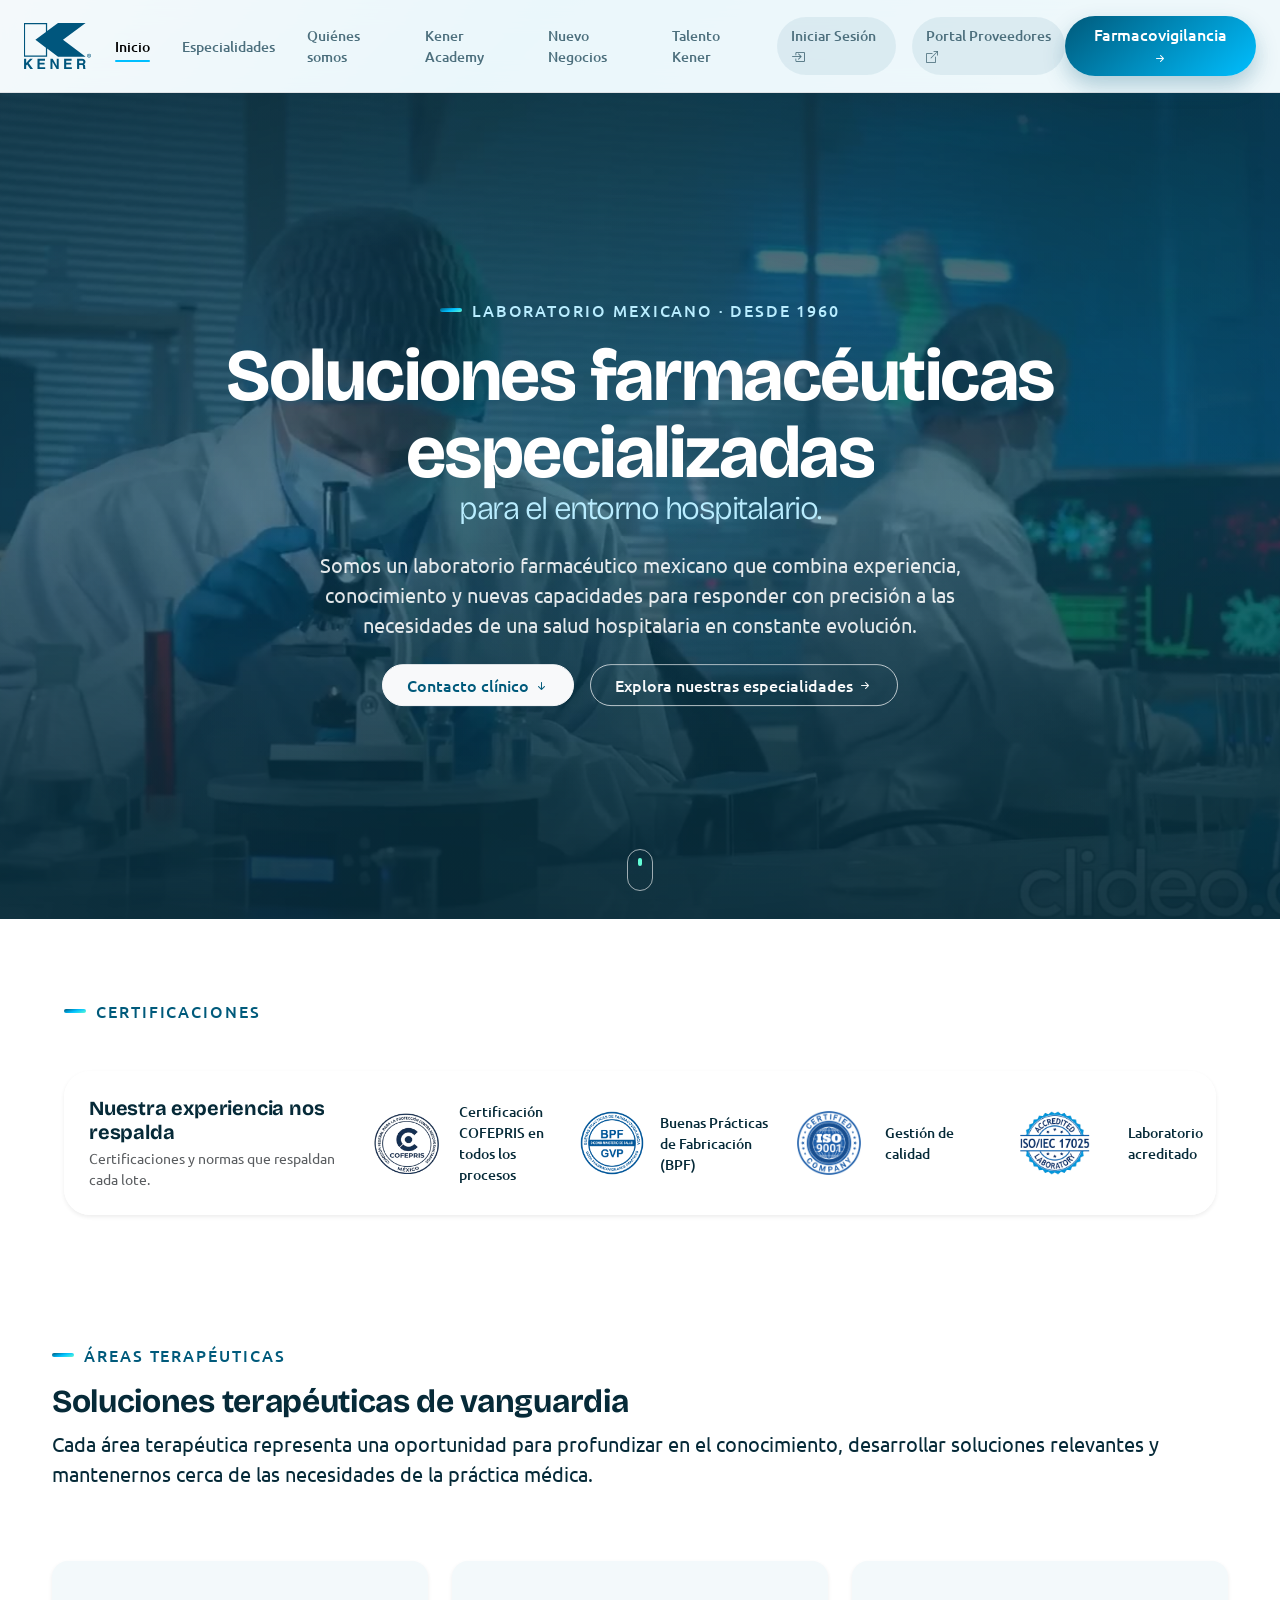
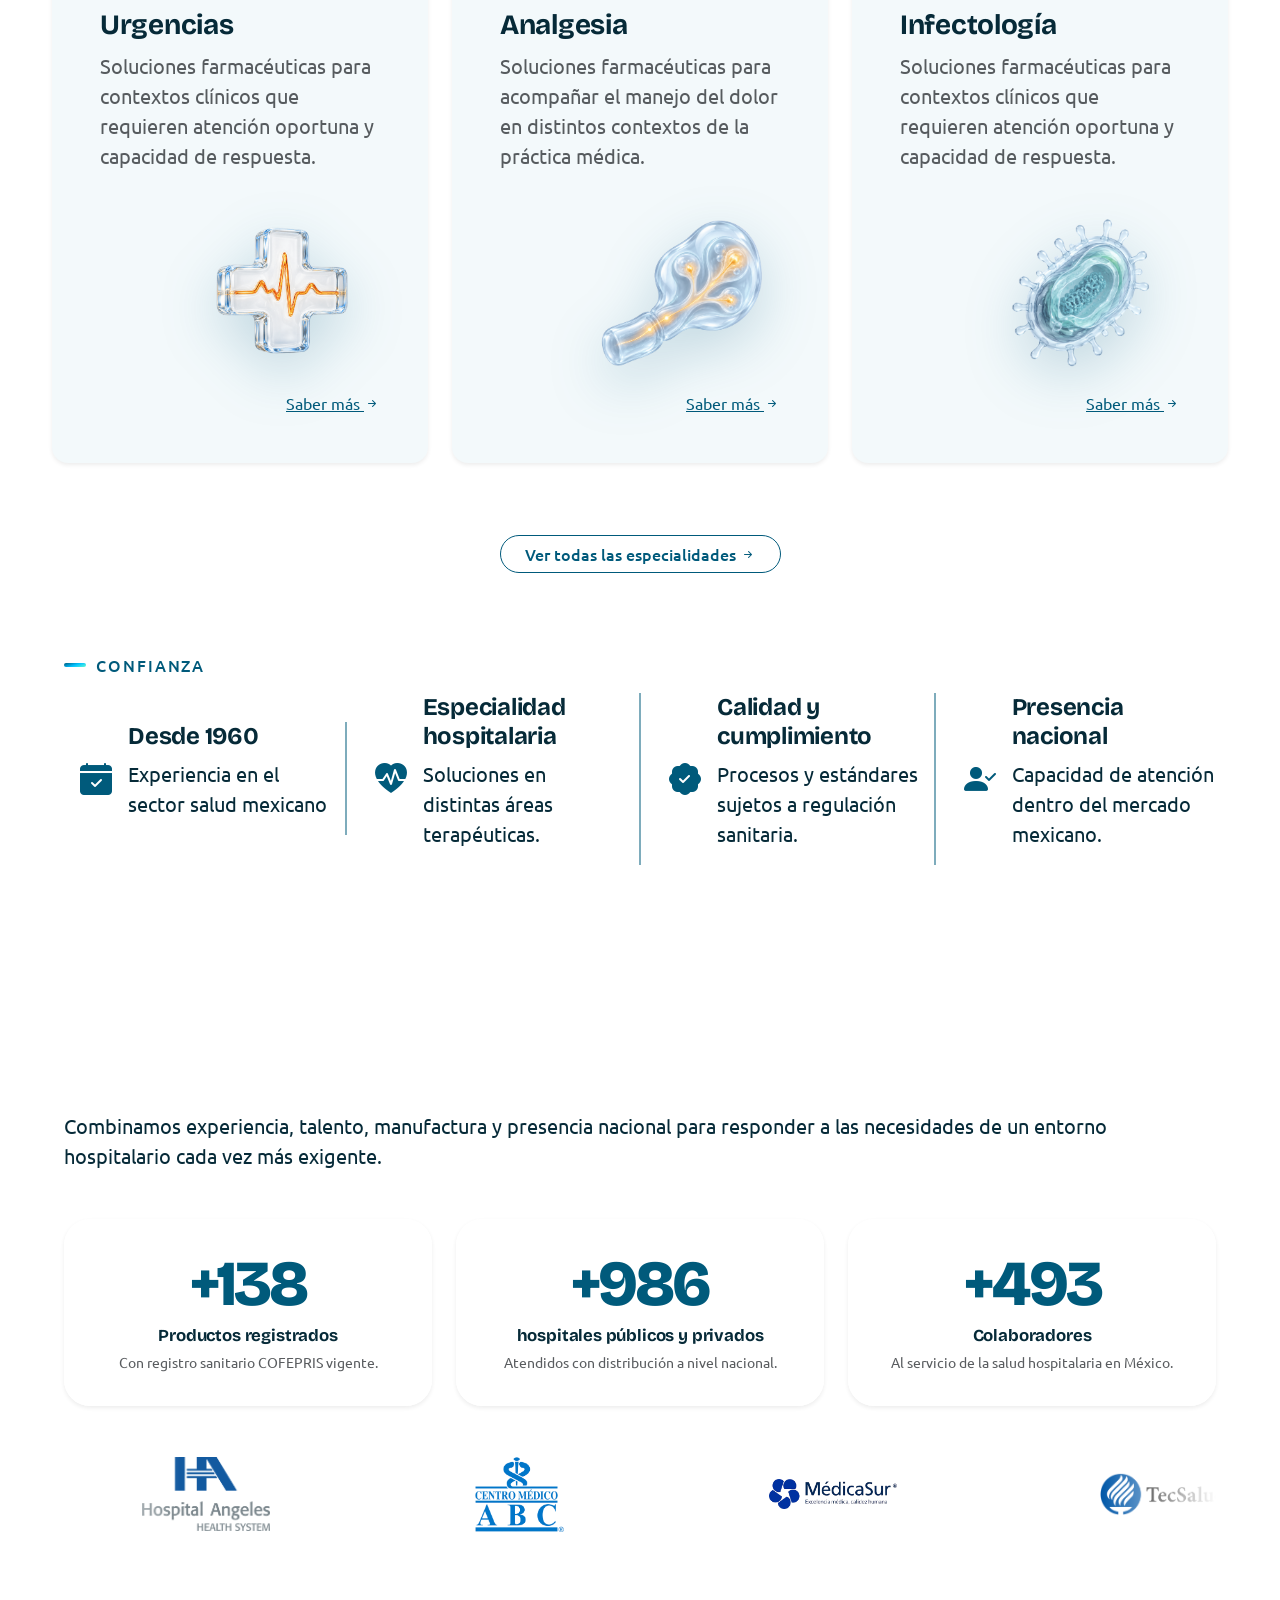
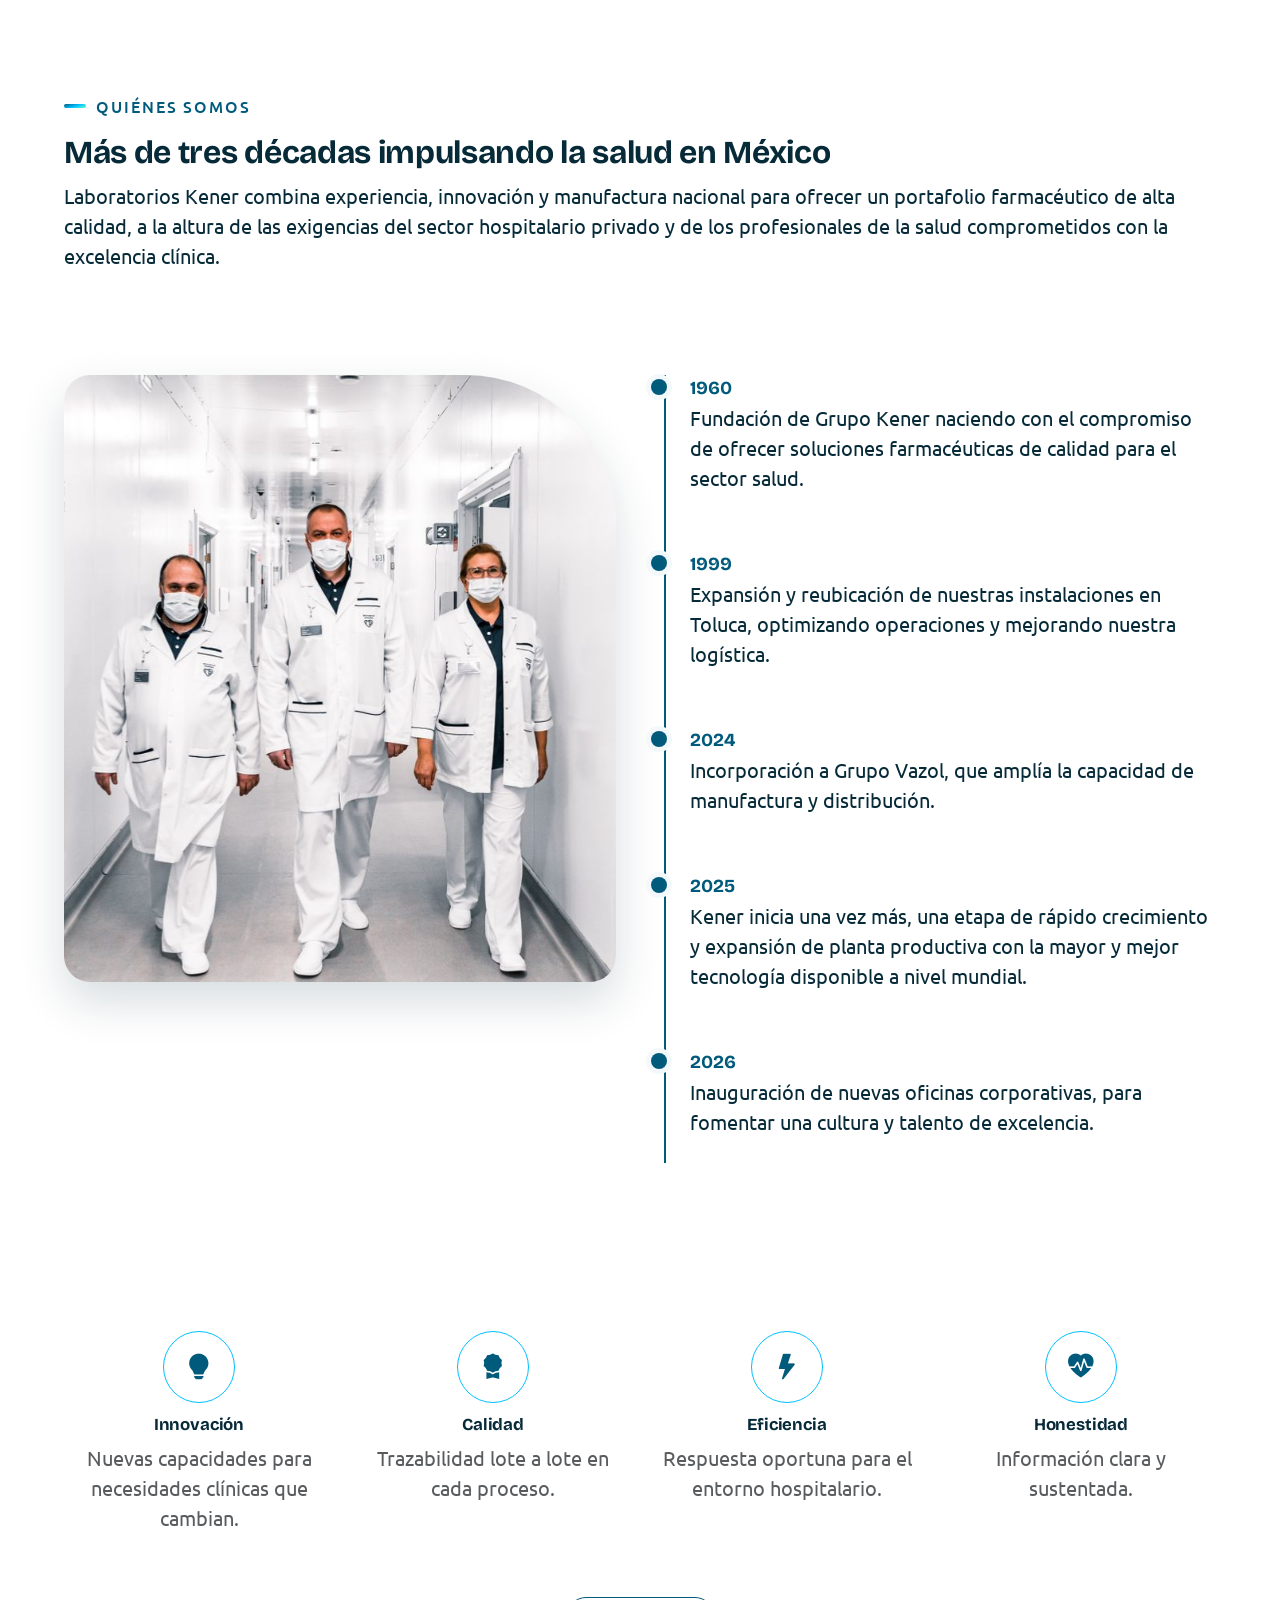
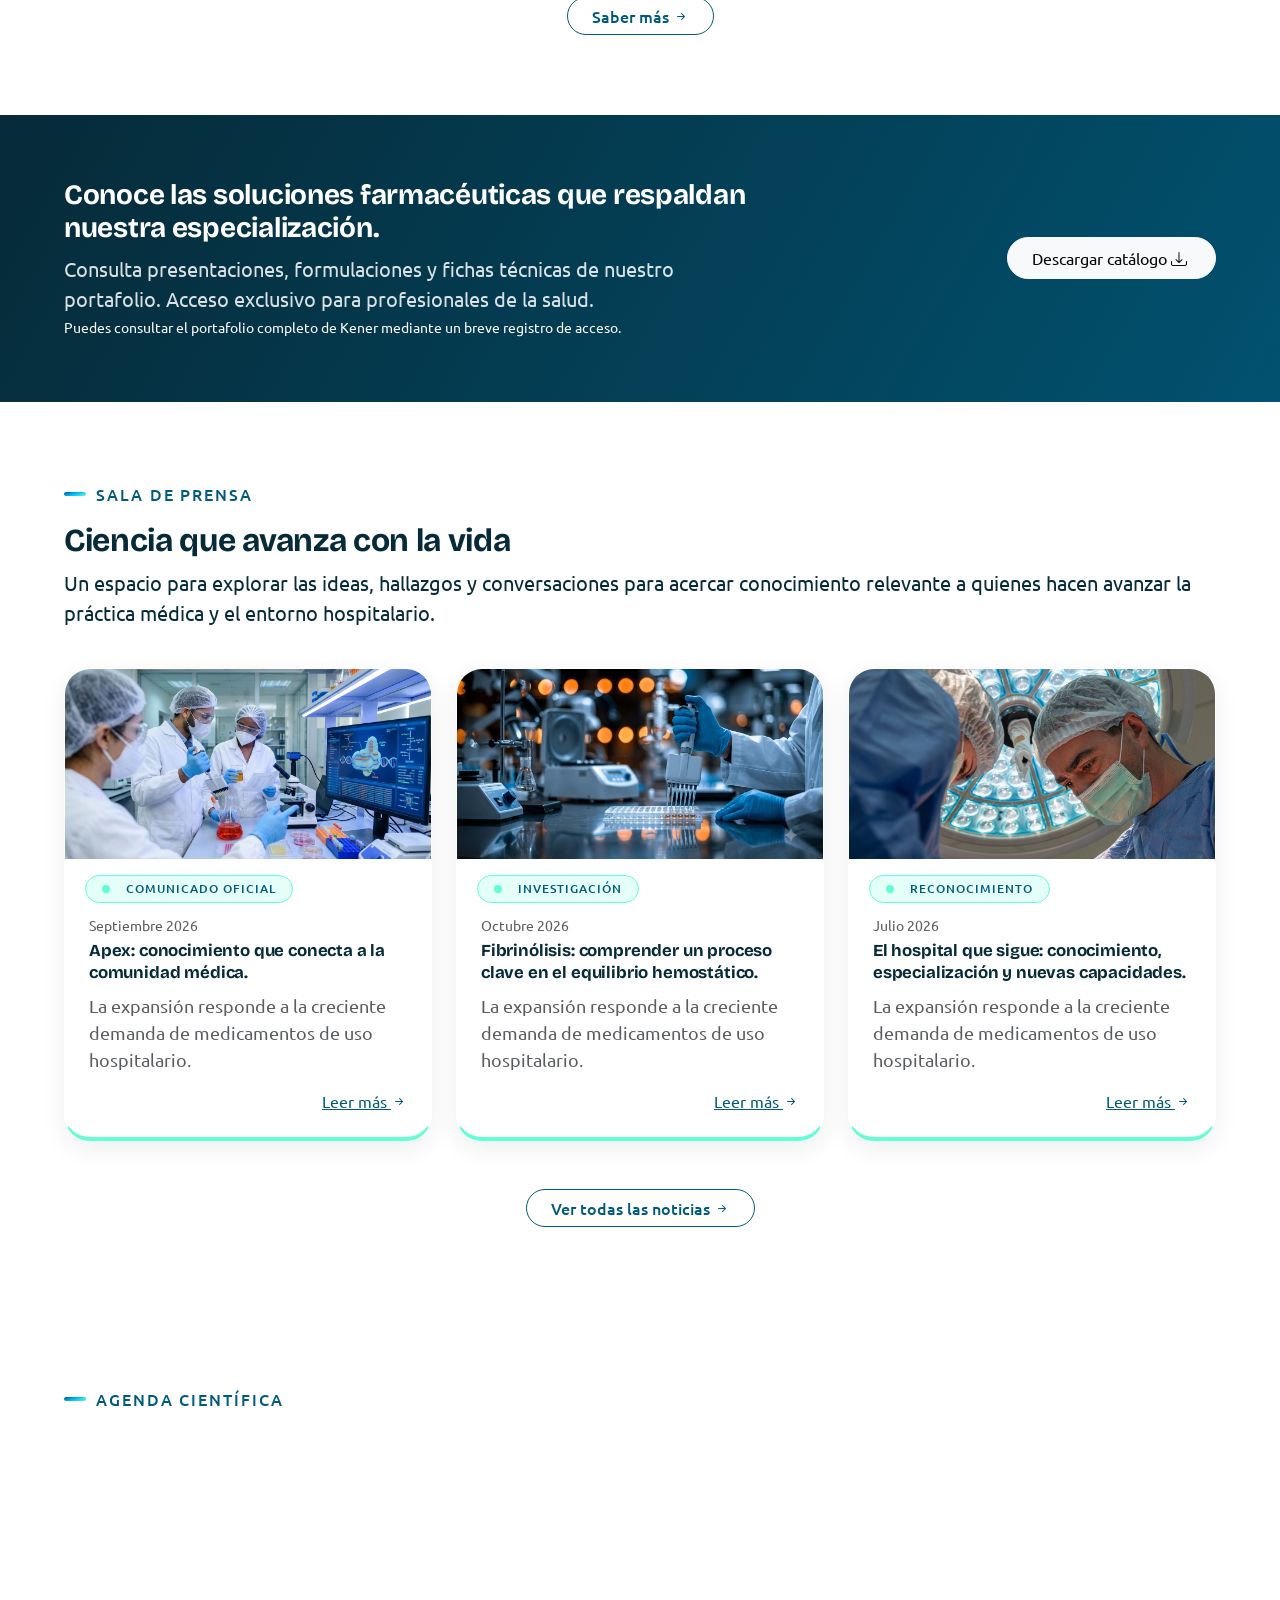
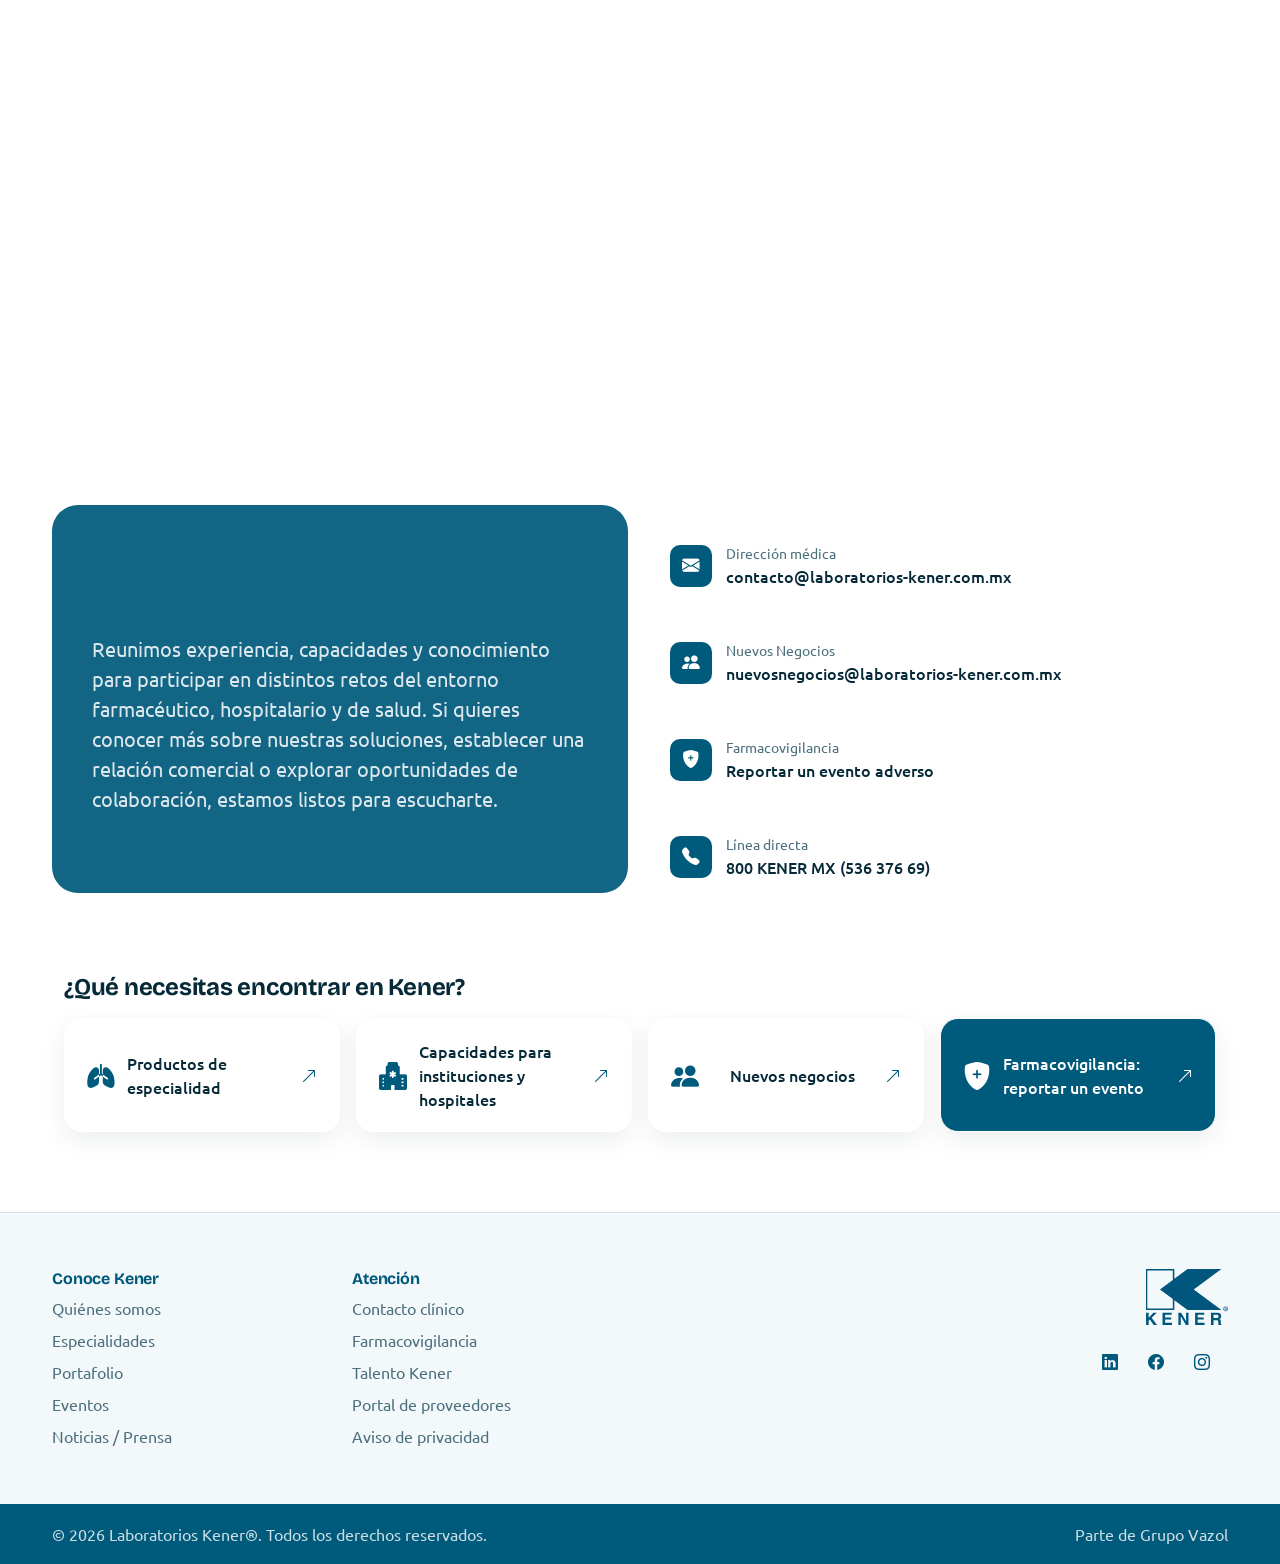
==== commit bbff720f: "Creación de página de Registro e Incios de Sesión y ajustes en estilos" ====
--- a/index.html
+++ b/index.html
@@ -4,7 +4,7 @@
 <meta charset="UTF-8">
 <meta name="viewport" content="width=device-width, initial-scale=1.0">
 <title>Laboratorios Kener — Soluciones farmacéuticas de alta especialidad</title>
-<meta name="description" content="Laboratorio farmacéutico mexicano desde 1989. Soluciones de alta especialidad para el sector hospitalario, con cumplimiento COFEPRIS.">
+<meta name="description" content="Laboratorio farmacéutico mexicano desde 1960. Soluciones de alta especialidad para el sector hospitalario, con cumplimiento COFEPRIS.">
 <link rel="icon" type="image/jpeg" href="img/favicon.jpg">
 
 <link href="https://cdn.jsdelivr.net/npm/bootstrap@5.3.3/dist/css/bootstrap.min.css" rel="stylesheet">
@@ -31,7 +31,7 @@
   <!-- ══ NAV ══ -->
   <header class="sticky-top">
       <nav class="navbar navbar-expand-lg py-2 border-bottom k-nav" aria-label="Principal">
-          <div class="container-xxl">
+          <div class="container-fluid px-4 py-2">
               <a class="navbar-brand" href="/index.html"><img src="img/logo/Logo Kener (2).svg" alt="Laboratorios Kener"></a>
               <button class="navbar-toggler" type="button" data-bs-toggle="collapse" data-bs-target="#navMain" aria-controls="navMain" aria-expanded="false" aria-label="Abrir menú"><span class="navbar-toggler-icon"></span></button>
               <div class="collapse navbar-collapse" id="navMain">
@@ -42,7 +42,8 @@
                   <li class="nav-item"><a class="nav-link" href="#">Kener Academy</a></li>
                   <li class="nav-item"><a class="nav-link" href="#">Nuevo Negocios</a></li>
                   <li class="nav-item"><a class="nav-link" href="#">Talento Kener</a></li>
-                  <li class="nav-item"><a class="nav-link nav-link-portal" href="#" target="_blank" rel="noopener">Portal Proveedores <i class="bi bi-box-arrow-up-right small"></i></a></li><!-- TODO: URL del portal externo -->
+                  <li class="nav-item"><a class="nav-link nav-link-portal" href="pages/login.html" >Iniciar Sesión <i class="bi bi-box-arrow-in-right"></i></a></li>
+                  <li class="nav-item"><a class="nav-link nav-link-portal" href="https://kener-proveedores.com.mx/usuario/login" target="_blank" rel="noopener">Portal Proveedores <i class="bi bi-box-arrow-up-right small"></i></a></li>
               </ul>
               <a href="#" class="btn btn-gradient rounded-pill px-4">Farmacovigilancia <i class="bi bi-arrow-right-short"></i></a>
               </div>
@@ -207,7 +208,7 @@
     <div class="container-xxl padding-container">
       <div class="eyebrow">Confianza</div>
         <div class="row g-4 align-items-center">
-          <div class="col d-flex align-items-center span-border"><div class="p-2"><i class="bi bi-calendar-check-fill fs-2 text-primary p-2"></i></div><div><h4>Desde 1989</h4><p>Experiencia en el sector salud mexicano</p></div></div>
+          <div class="col d-flex align-items-center span-border"><div class="p-2"><i class="bi bi-calendar-check-fill fs-2 text-primary p-2"></i></div><div><h4>Desde 1960</h4><p>Experiencia en el sector salud mexicano</p></div></div>
           <div class="col d-flex align-items-center span-border"><div class="p-2"><i class="bi bi-heart-pulse-fill fs-2 text-primary p-2"></i></div><div><h4>Especialidad hospitalaria</h4><p>Soluciones en distintas áreas terapéuticas.</p></div></div>
           <div class="col d-flex align-items-center span-border"><div class="p-2"><i class="bi bi-patch-check-fill fs-2 text-primary p-2"></i></div><div><h4>Calidad y cumplimiento</h4><p>Procesos y estándares sujetos a regulación sanitaria.</p></div></div>
           <div class="col d-flex align-items-center"><div class="p-2"><i class="bi bi-person-check-fill fs-2 text-primary p-2"></i></i></div><div><h4>Presencia nacional</h4><p>Capacidad de atención dentro del mercado mexicano.</p></div></div>
@@ -310,7 +311,7 @@
           <p class="mb-0 text-white" style="max-width:620px;opacity:.85">Consulta presentaciones, formulaciones y fichas técnicas de nuestro portafolio. Acceso exclusivo para profesionales de la salud. </p>
           <small class="text-white">Puedes consultar el portafolio completo de Kener mediante un breve registro de acceso.</small>
         </div>
-        <div class="col-lg-4 text-lg-end"><a href="#catalogo" class="btn btn-light rounded-pill px-4 py-2">Descargar catálogo <i class="bi bi-download me-1"></i></a></div>
+        <div class="col-lg-4 text-lg-end"><a href="pages/registro.html" class="btn btn-light rounded-pill px-4 py-2">Descargar catálogo <i class="bi bi-download me-1"></i></a></div>
       </div>
     </div>
   </section>
@@ -423,7 +424,7 @@
             <a class="contact-item mt-4" data-bs-toggle="collapse" href="#form-nuevos-negocios" role="button" aria-expanded="false" aria-controls="form-nuevos-negocios">
               <i class="bi bi-people-fill"></i><span><small>Nuevos Negocios</small><b>nuevosnegocios@laboratorios-kener.com.mx</b></span>
             </a>
-            <a class="contact-item mt-4" href="#farmacovigilancia"><i class="bi bi-shield-fill-plus"></i><span><small>Farmacovigilancia</small><b>Reportar un evento adverso</b></span></a>
+            <a class="contact-item mt-4" href="#"><i class="bi bi-shield-fill-plus"></i><span><small>Farmacovigilancia</small><b>Reportar un evento adverso</b></span></a>
             <a class="contact-item mt-4" href="tel:800536376669"><i class="bi bi-telephone-fill"></i><span><small>Línea directa</small><b>800 KENER MX (536 376 69)</b></span></a>
           <div id="contenedorFormularios" class="d-none">
             <form id="form-consulta-clinica" class="k-card k-form collapse  show" action="#" method="post" data-bs-parent="#contenedorFormularios"><!-- Se sustituye por shortcode de Contact Form 7 -->
@@ -505,7 +506,7 @@
         <div class="col"><a class="finder k-card" href="#especialidades"><i class="bi bi-lungs-fill fs-3"></i> Productos de especialidad <i class="bi bi-arrow-up-right"></i></a></div>
         <div class="col"><a class="finder k-card" href="#capacidades"><i class="bi bi-hospital-fill fs-3"></i>Capacidades para instituciones y hospitales <i class="bi bi-arrow-up-right"></i></a></div>
         <div class="col"><a class="finder k-card" href="#nuevos-negocios"><i class="bi bi-people-fill fs-3"></i>Nuevos negocios <i class="bi bi-arrow-up-right"></i></a></div>
-        <div class="col"><a class="finder k-card bg-primary text-white" href="farmacovigilancia.html"><i class="bi bi-shield-fill-plus fs-3 text-white"></i>Farmacovigilancia: reportar un evento <i class="bi bi-arrow-up-right text-white"></i></a></div>
+        <div class="col"><a class="finder k-card bg-primary text-white" href="#farmacovigilancia"><i class="bi bi-shield-fill-plus fs-3 text-white"></i>Farmacovigilancia: reportar un evento <i class="bi bi-arrow-up-right text-white"></i></a></div>
       </div>
     </div>
   </section>
--- a/css/kener-styles.css
+++ b/css/kener-styles.css
@@ -515,6 +515,7 @@
 .k-form .form-control,.k-form .form-select{border:1.5px solid var(--primary-pale); border-radius:10px; font-size:14px; padding:10px 14px; background-color:rgba(255,255,255,.9);}
 .k-form .form-control:focus,.k-form .form-select:focus{border-color:var(--primary); box-shadow:0 0 0 .2rem rgba(0,90,123,.15);}
 .k-form .form-check-input:checked{background-color:var(--primary); border-color:var(--primary);}
+.form-login{max-width:80vh; margin: auto; }
 
 /* ¿QUÉ NECESITAS ENCONTRAR? */
 .finder{display:flex; align-items:center; justify-content:space-between; gap:12px; padding:20px 22px; border-radius:var(--r-md); text-decoration:none; color:var(--ink); height:100%; font-weight:500; transition:background .2s;}
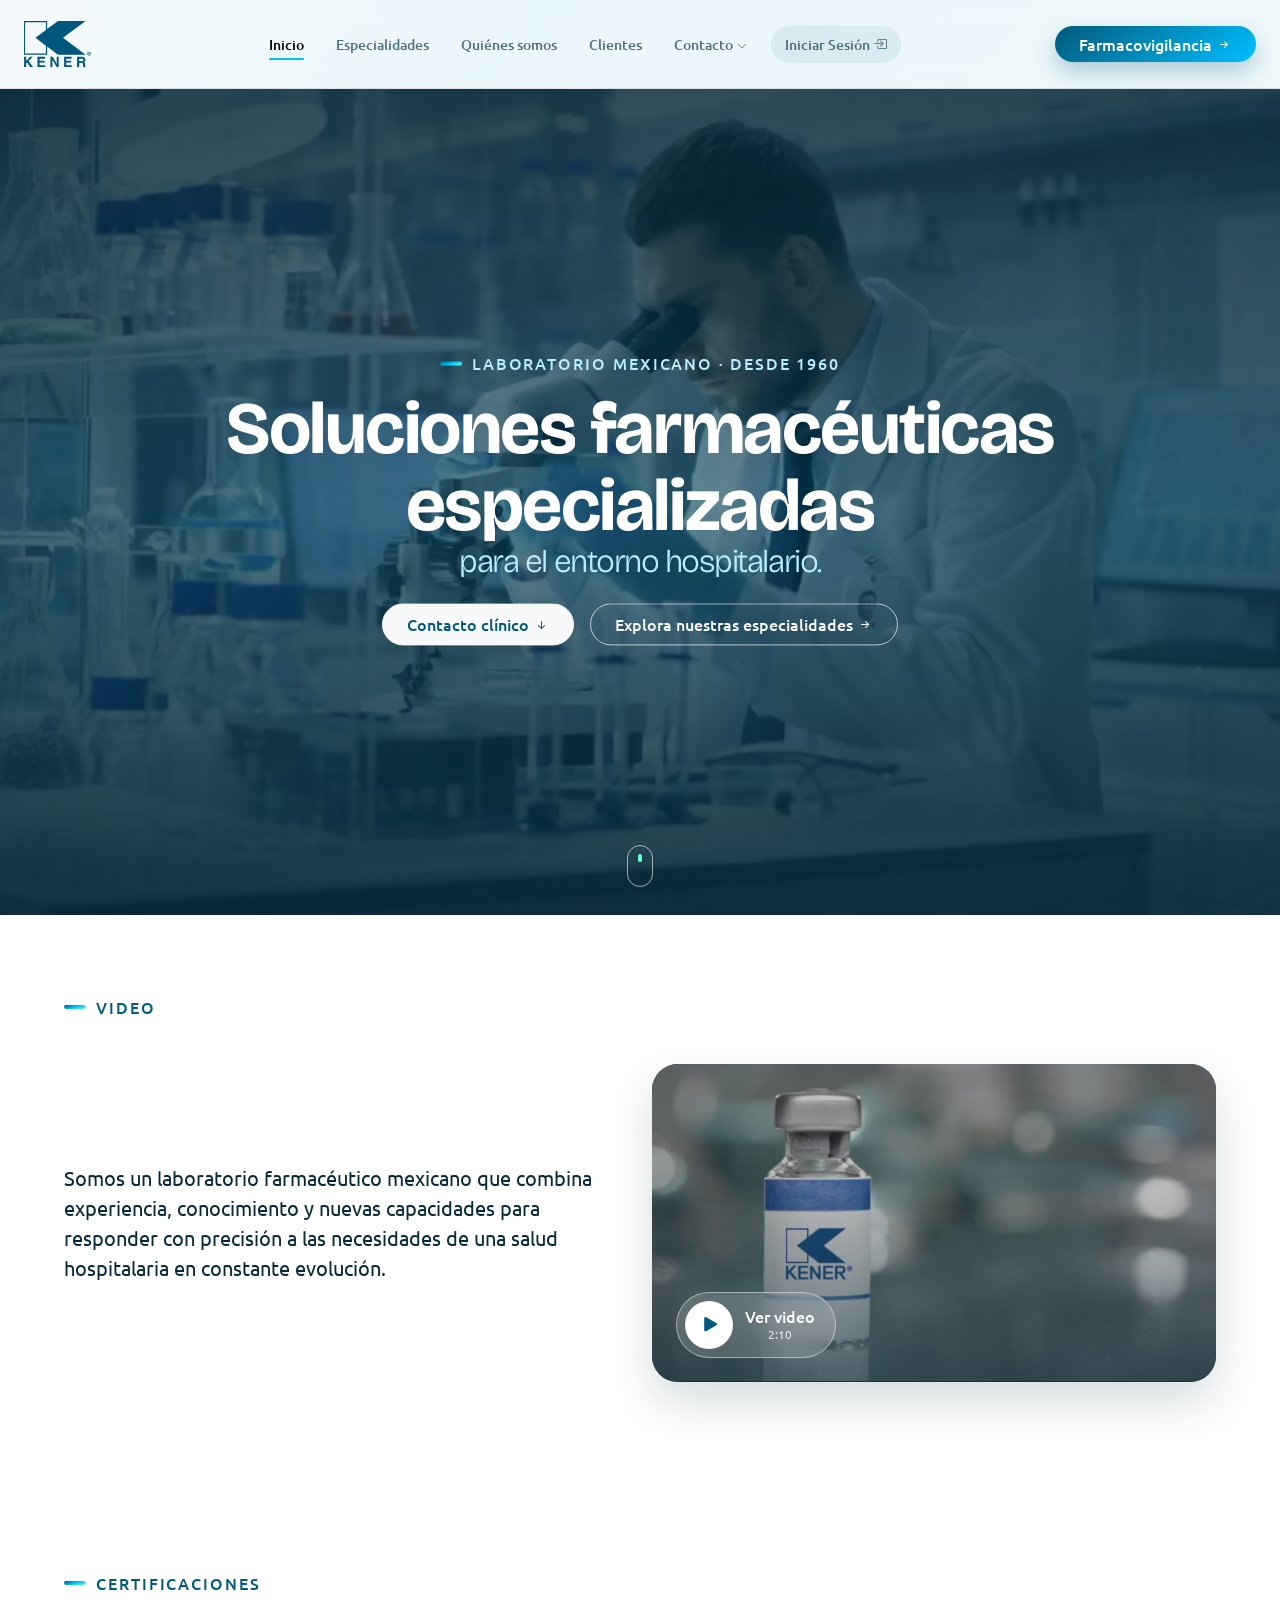
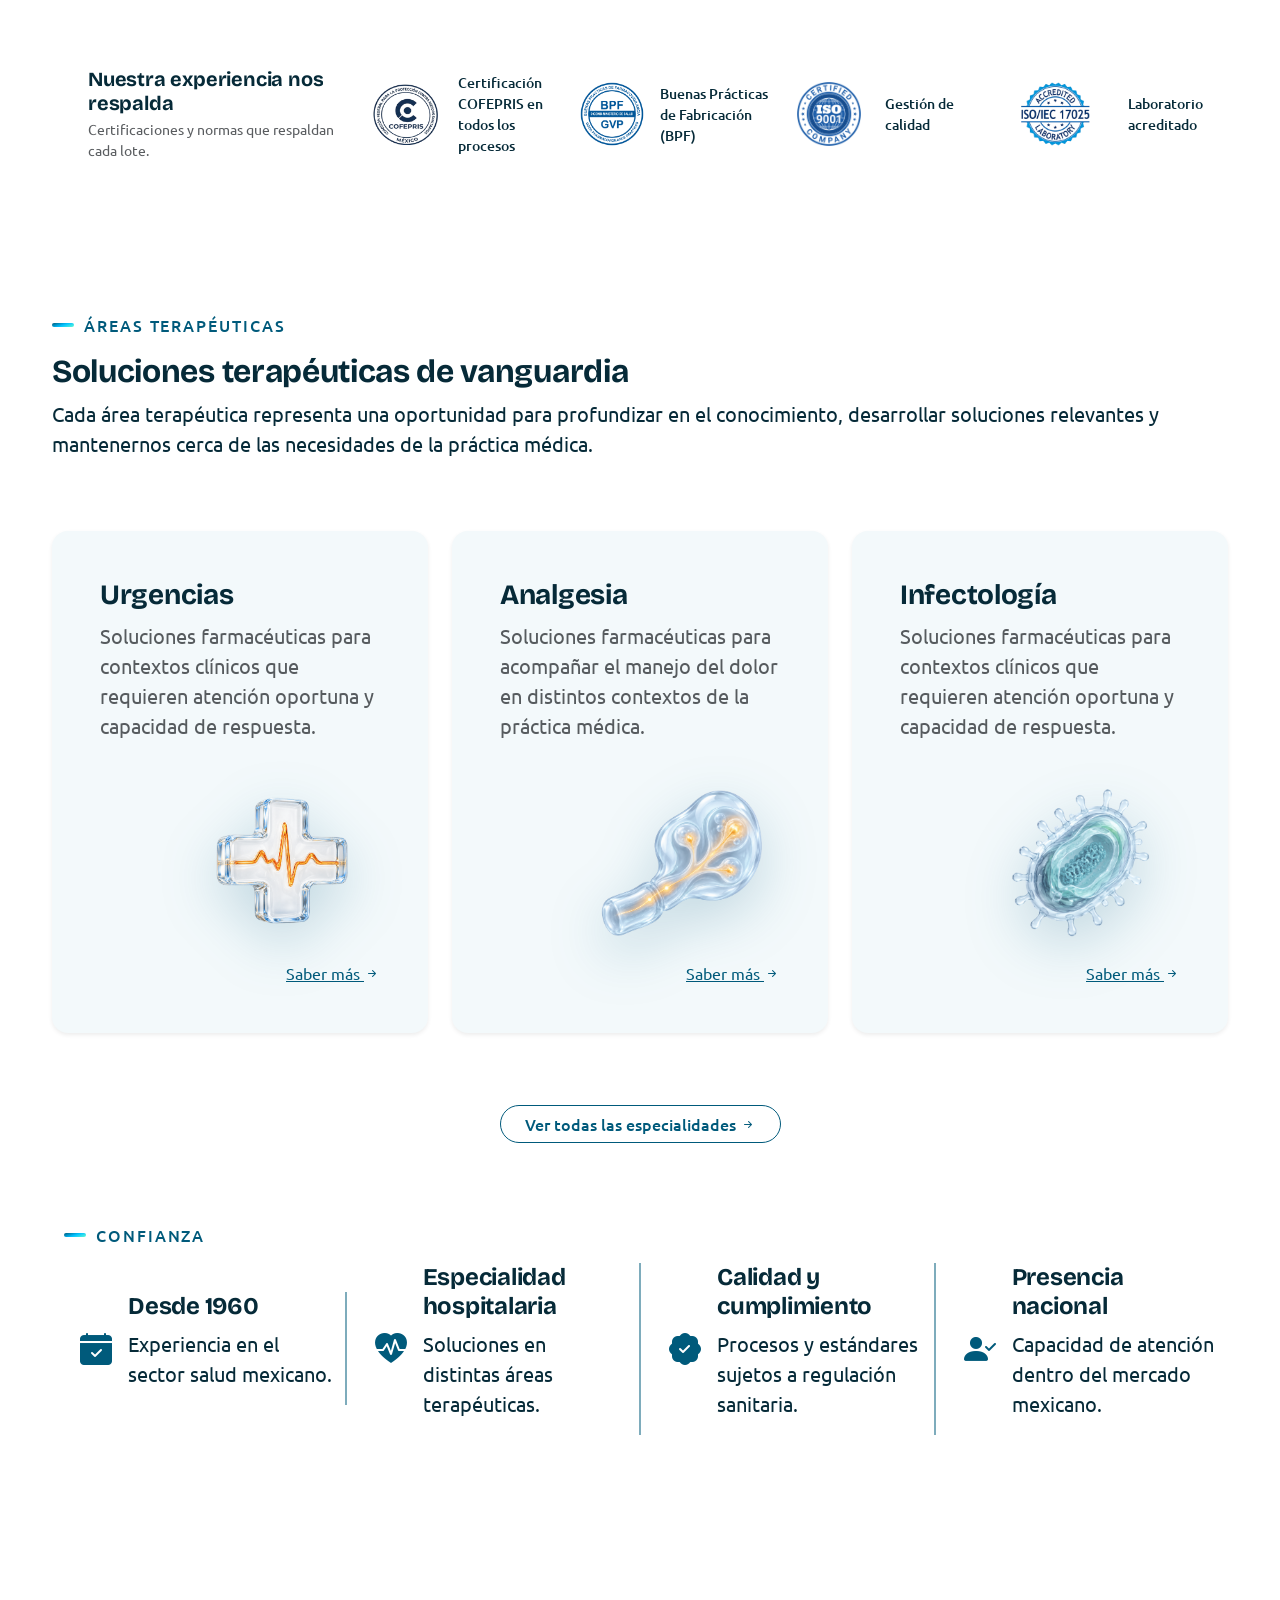
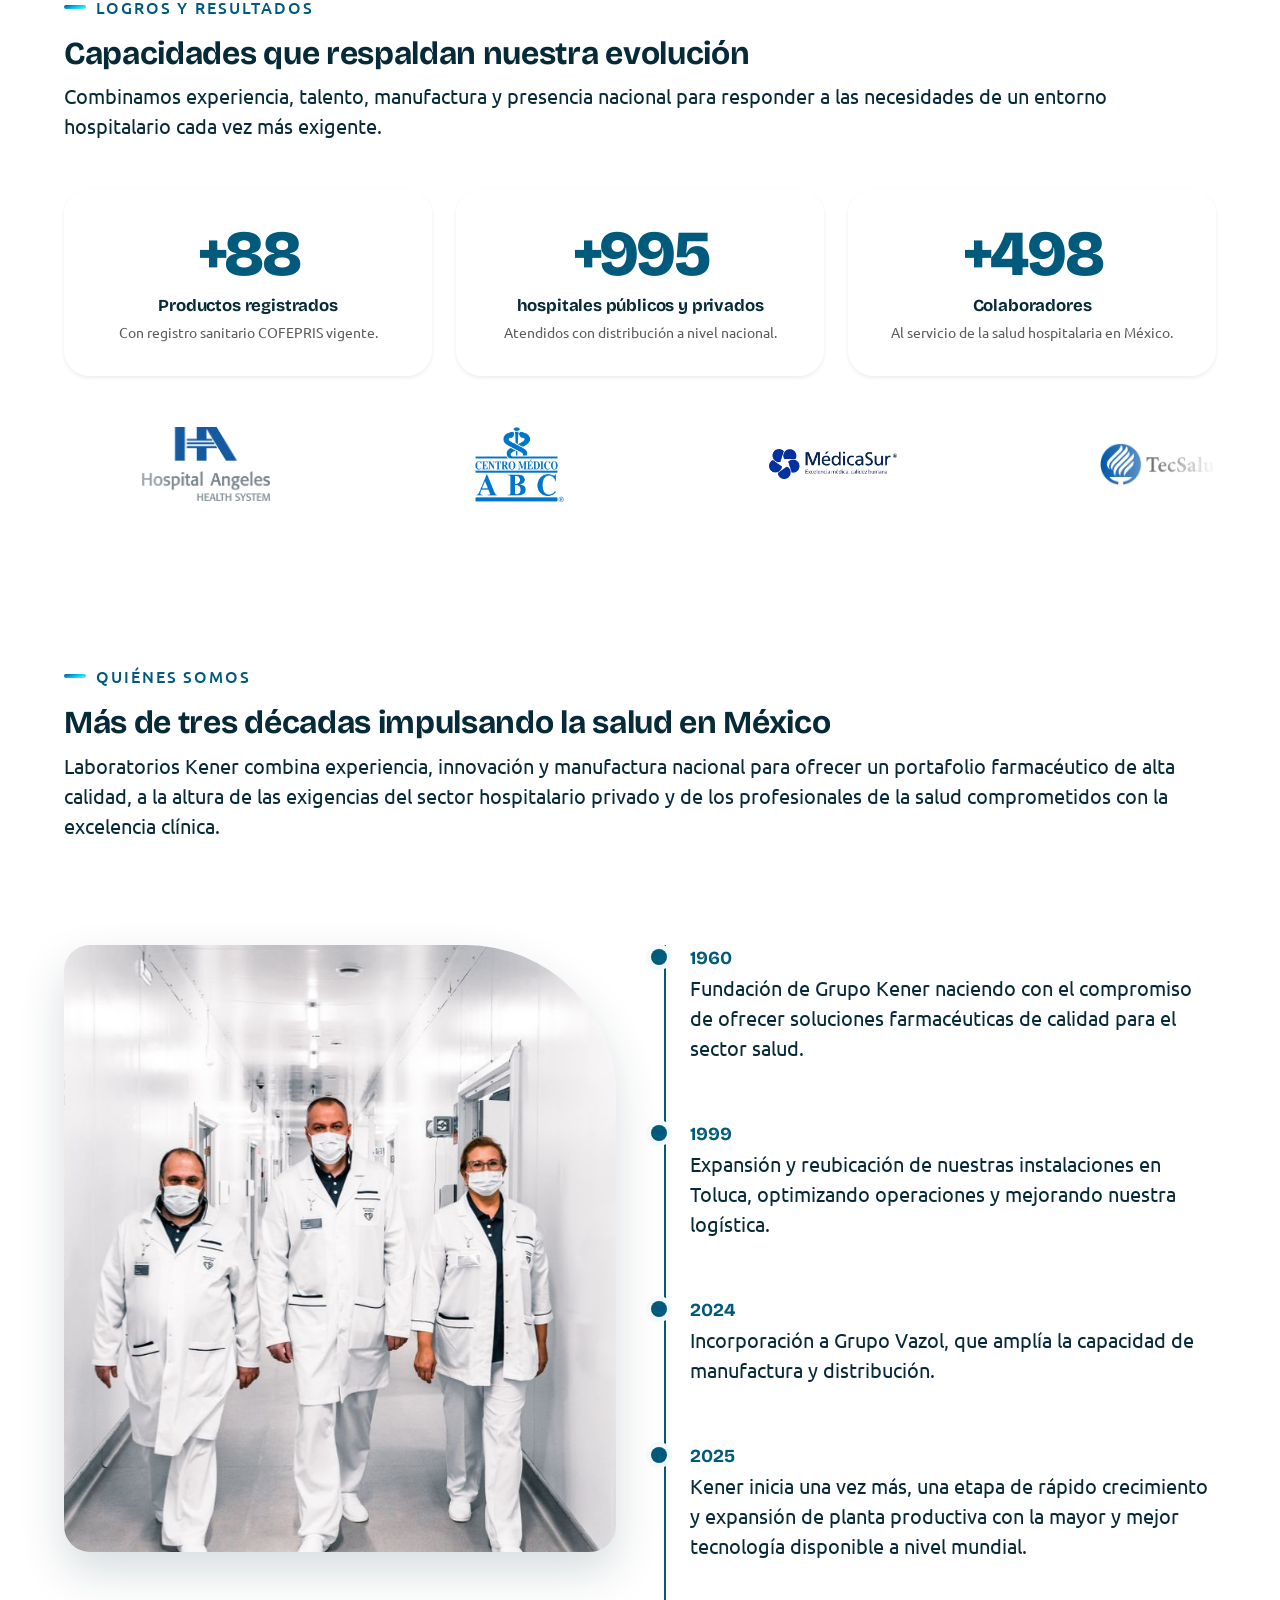
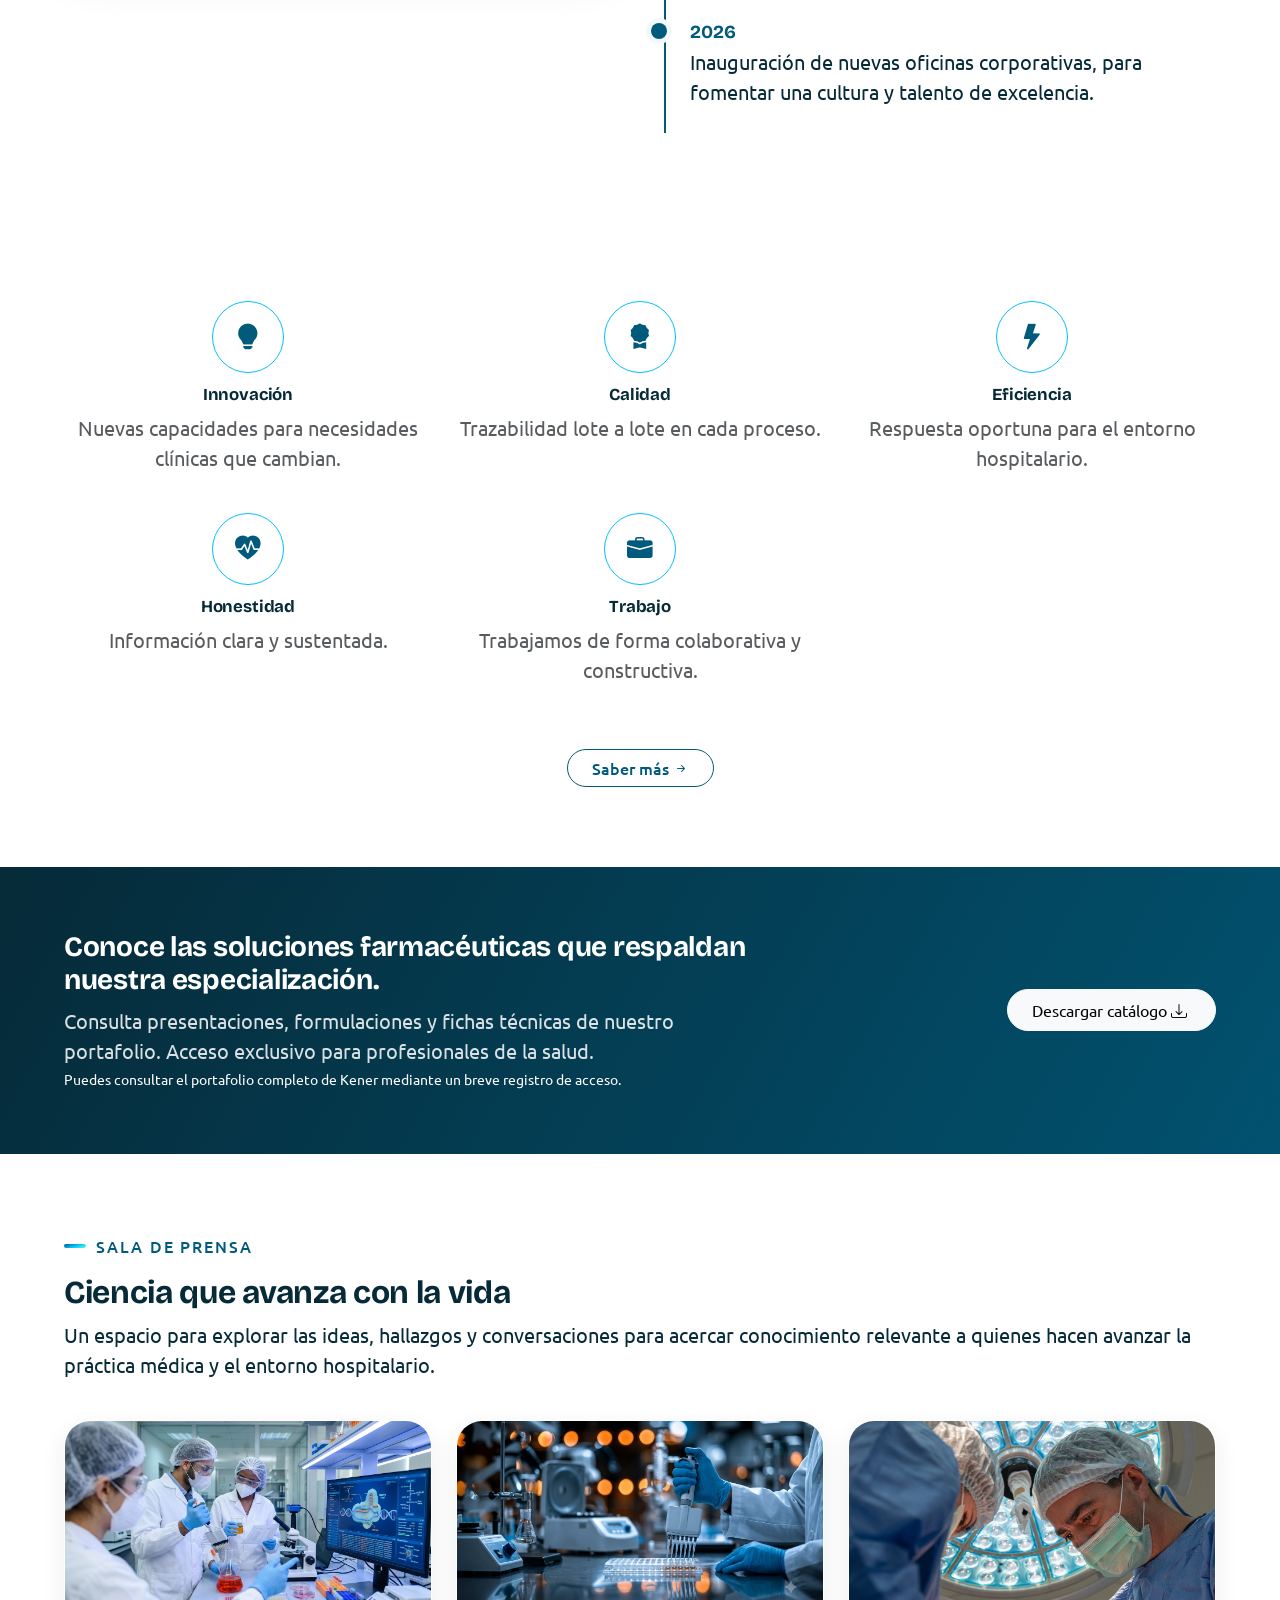
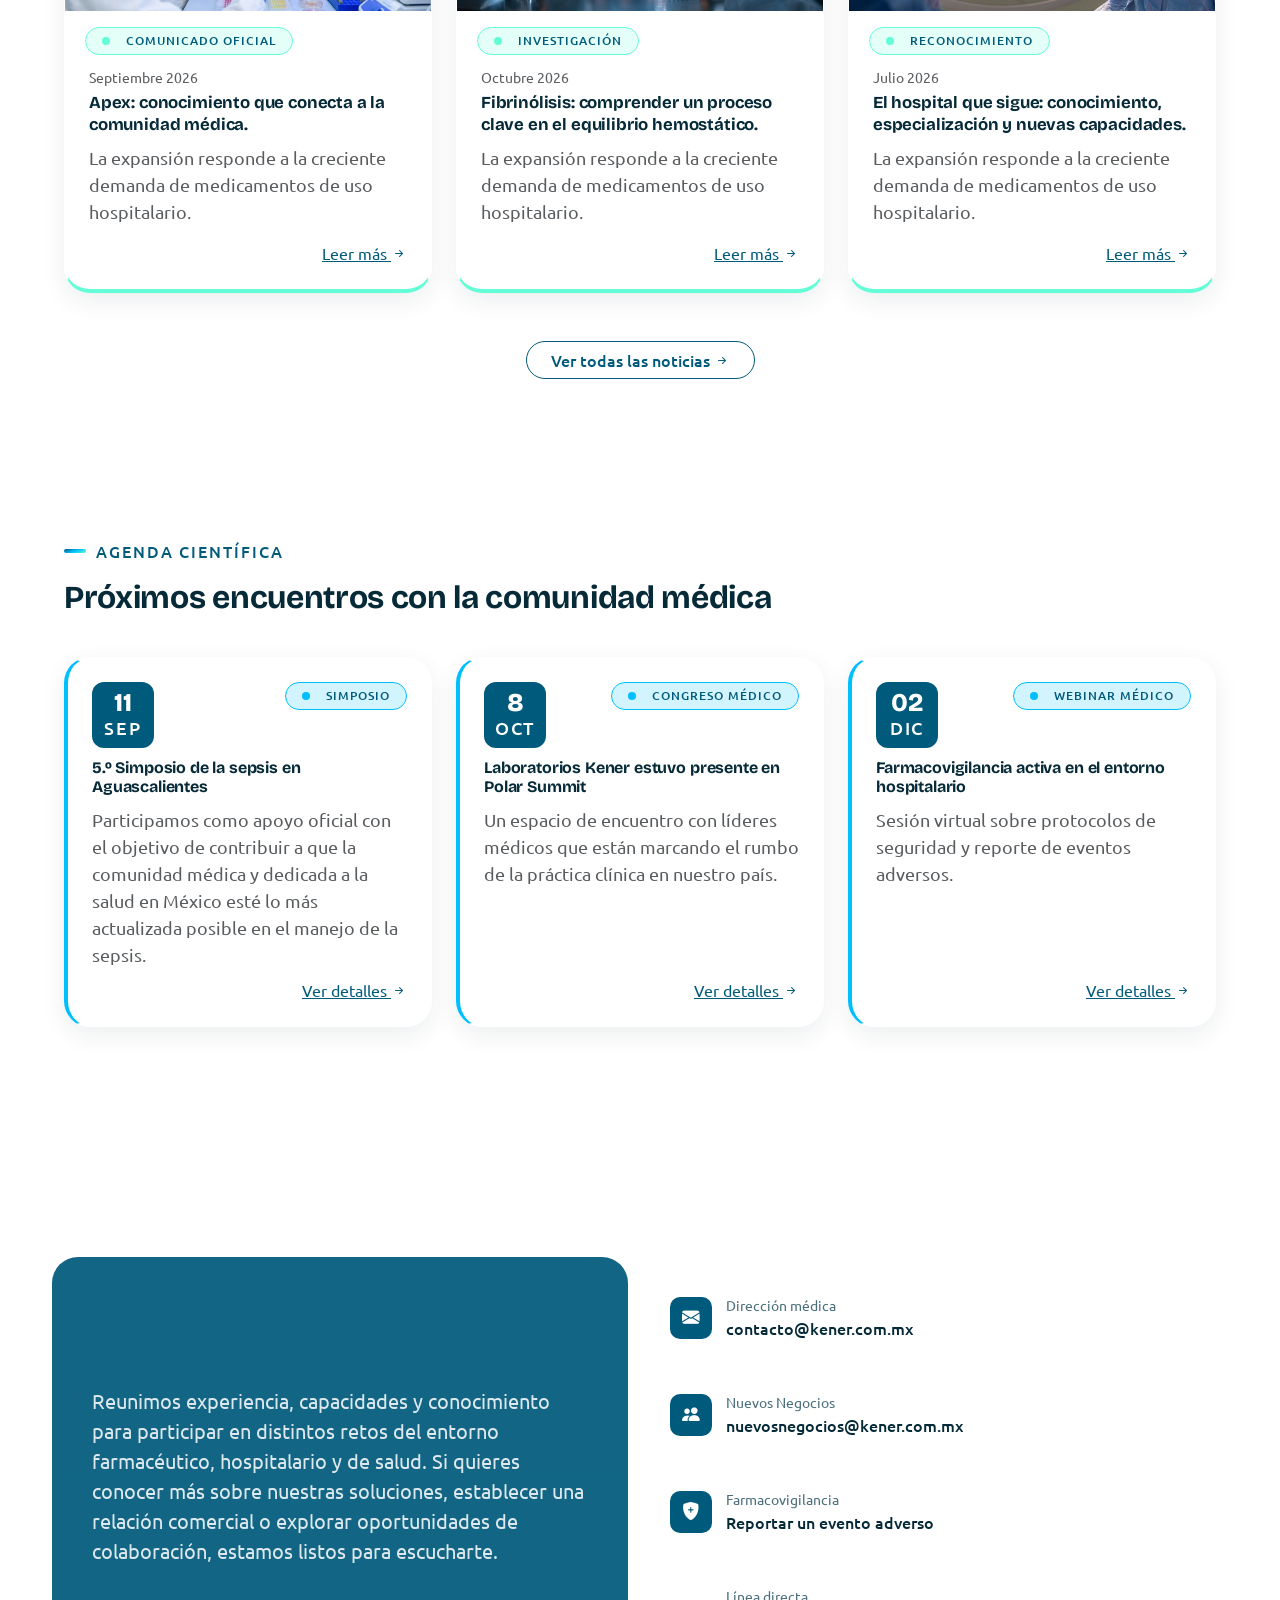
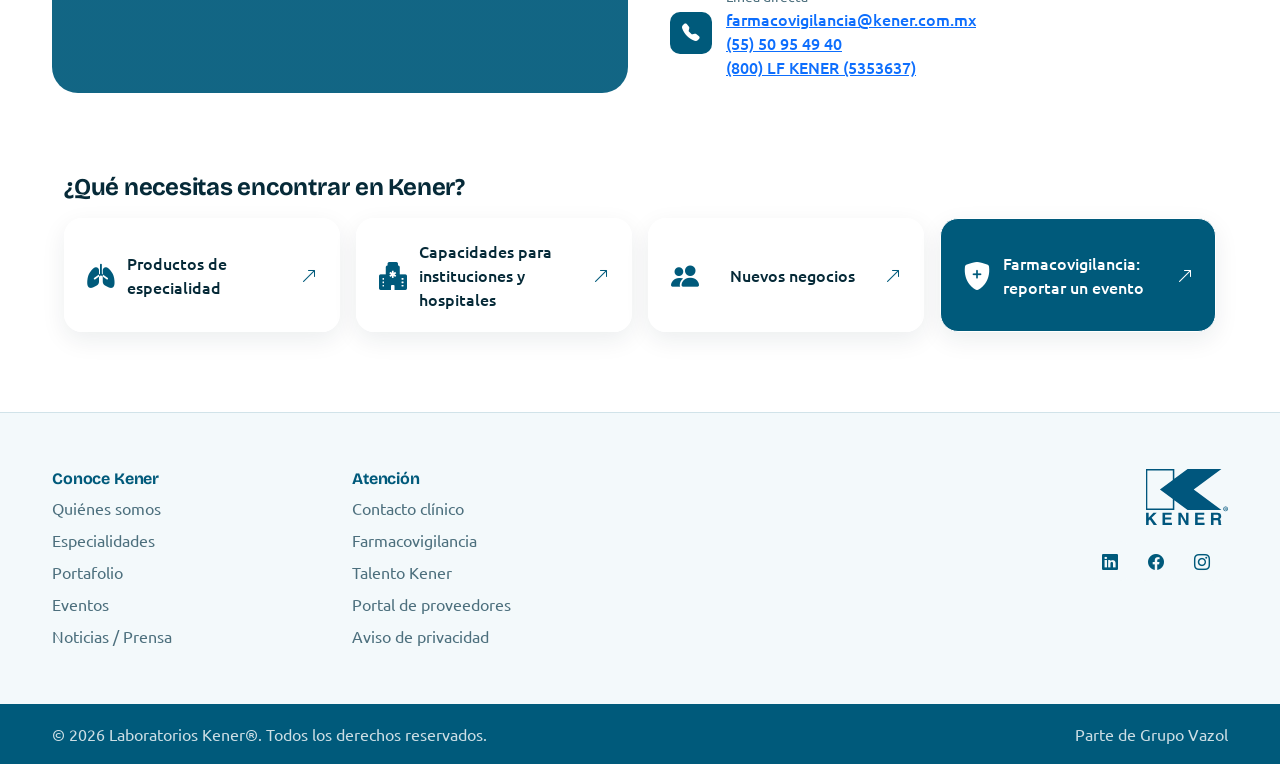
==== commit cff56045: "Ajustes de diseño en sección Hero y sección de Vídeo y correcciones otográficas" ====
--- a/index.html
+++ b/index.html
@@ -13,7 +13,7 @@
 <link href="css/kener-styles.css" rel="stylesheet">
 <link href="css/kener-motion.css" rel="stylesheet">
 <!-- Prioridad al póster del hero: es lo primero que se ve mientras llega el video -->
-<link rel="preload" as="image" href="img/hero-laboratorio-poster.jpg" fetchpriority="high">
+<link rel="preload" as="image" href="img/hero-kener-poster.jpg" fetchpriority="high">
 <!-- Movimiento: activa los estados iniciales antes del primer pintado.
      Respeta "reducir movimiento"; si kener-motion.js no carga, el contenido se muestra igual. -->
 <script>
@@ -32,18 +32,26 @@
   <header class="sticky-top">
       <nav class="navbar navbar-expand-lg py-2 border-bottom k-nav" aria-label="Principal">
           <div class="container-fluid px-4 py-2">
-              <a class="navbar-brand" href="/index.html"><img src="img/logo/Logo Kener (2).svg" alt="Laboratorios Kener"></a>
+              <a class="navbar-brand" href="index.html"><img src="img/logo/Logo Kener (2).svg" alt="Laboratorios Kener"></a>
               <button class="navbar-toggler" type="button" data-bs-toggle="collapse" data-bs-target="#navMain" aria-controls="navMain" aria-expanded="false" aria-label="Abrir menú"><span class="navbar-toggler-icon"></span></button>
               <div class="collapse navbar-collapse" id="navMain">
               <ul class="navbar-nav mx-lg-auto gap-lg-3 my-3 my-lg-0 align-items-lg-center">
-                  <li class="nav-item"><a class="nav-link active" href="/index.html" aria-current="page">Inicio</a></li>
+                  <li class="nav-item"><a class="nav-link active" aria-current="page" href="index.html">Inicio</a></li>
                   <li class="nav-item"><a class="nav-link" href="pages/especialidades.html">Especialidades</a></li>
                   <li class="nav-item"><a class="nav-link" href="#">Quiénes somos</a></li>
-                  <li class="nav-item"><a class="nav-link" href="#">Kener Academy</a></li>
-                  <li class="nav-item"><a class="nav-link" href="#">Nuevo Negocios</a></li>
-                  <li class="nav-item"><a class="nav-link" href="#">Talento Kener</a></li>
-                  <li class="nav-item"><a class="nav-link nav-link-portal" href="pages/login.html" >Iniciar Sesión <i class="bi bi-box-arrow-in-right"></i></a></li>
-                  <li class="nav-item"><a class="nav-link nav-link-portal" href="https://kener-proveedores.com.mx/usuario/login" target="_blank" rel="noopener">Portal Proveedores <i class="bi bi-box-arrow-up-right small"></i></a></li>
+                  <li class="nav-item"><a class="nav-link" href="#">Clientes</a></li>
+                  <!-- "dropdown" en el <li> es obligatorio: posiciona el menú justo debajo de "Contacto" -->
+                  <li class="nav-item dropdown">
+                    <a class="nav-link dropdown-toggle" href="#" id="navContacto" role="button" data-bs-toggle="dropdown" aria-expanded="false">Contacto</a>
+                    <ul class="dropdown-menu k-dropdown" aria-labelledby="navContacto">
+                      <li><a class="dropdown-item" href="#">Clientes</a></li>
+                      <li><a class="dropdown-item" href="#">Nuevos Negocios</a></li>
+                      <li><a class="dropdown-item" href="#">Talento Kener</a></li>
+                      <li><hr class="dropdown-divider"></li>
+                      <li><a class="dropdown-item k-dropdown-portal" href="https://kener-proveedores.com.mx/usuario/login" target="_blank" rel="noopener">Portal Proveedores <i class="bi bi-box-arrow-up-right small"></i></a></li>
+                    </ul>
+                  </li>
+                  <li class="nav-item"><a class="nav-link nav-link-portal" href="pages/login.html">Iniciar Sesión <i class="bi bi-box-arrow-in-right"></i></a></li>
               </ul>
               <a href="#" class="btn btn-gradient rounded-pill px-4">Farmacovigilancia <i class="bi bi-arrow-right-short"></i></a>
               </div>
@@ -106,17 +114,18 @@
   ══ FIN HERO v1 ══ -->
 
   <!-- ══ HERO v2 — una columna centrada con video de fondo ══
-       Video local: img/hero-laboratorio-18s.mp4 (H.264 1080p, sin audio, 1.8 MB, 18 s).
-       Tramo 0:36–0:55 del original, con fundido cruzado de 1.5 s entre final e
-       inicio para un bucle sin salto; faststart para que arranque antes de descargarse.
-       Original: img/scientist-uses-microscope-in-brightly-lit-laboratory-compress.mp4
+       Video local: img/hero-kener.mp4 (H.264 1920×1080, sin audio, 3.3 MB, 14 s).
+       Montaje del video institucional (img/video-kener-web.mp4) con tramos SIN
+       textos sobreimpresos: 0:50–1:00 (microscopio, Petri, cuarto limpio, tubos)
+       + 1:37–1:43 (pasillo de planta, maquinaria, reactor), con fundidos y
+       cierre en bucle sin salto. Franjas negras laterales del original recortadas.
        Si el video no carga o el usuario pide "reducir movimiento", se muestra
-       el póster img/hero-laboratorio-poster.jpg (primer cuadro del video). -->
+       el póster img/hero-kener-poster.jpg (primer cuadro del clip). -->
   <div class="hero hero-video" data-hero-video>
     <div class="hero-video-media" aria-hidden="true">
       <video class="hero-video-el" autoplay muted loop playsinline preload="auto"
-             poster="img/hero-laboratorio-poster.jpg"
-             src="img/hero-laboratorio-18s.mp4"></video>
+             poster="img/hero-kener-poster.jpg"
+             src="img/hero-kener.mp4"></video>
     </div>
     <div class="hero-video-overlay" aria-hidden="true"></div>
     <div class="container-xxl padding-container hero-video-content">
@@ -124,7 +133,6 @@
         <div class="col-lg-10 col-xl-9 text-center">
           <div class="eyebrow justify-content-center">Laboratorio mexicano · Desde 1960</div>
           <h1 class="mb-4">Soluciones farmacéuticas especializadas <span class="fs-2 d-block">para el entorno hospitalario.</span></h1>
-          <p class="mb-4 mx-auto">Somos un laboratorio farmacéutico mexicano que combina experiencia, conocimiento y nuevas capacidades para responder con precisión a las necesidades de una salud hospitalaria en constante evolución.</p>
           <div class="d-flex flex-wrap gap-3 justify-content-center">
             <a href="#contacto" class="btn btn-light rounded-pill px-4 py-2">Contacto clínico <i class="bi bi-arrow-down-short"></i></a>
             <a href="pages/especialidades.html" class="btn btn-outline-light rounded-pill px-4 py-2">Explora nuestras especialidades <i class="bi bi-arrow-right-short"></i></a>
@@ -139,12 +147,40 @@
       <span></span>
     </a>
   </div>
+  <!-- ══ VIDEO ══
+       Video institucional comprimido: img/video-kener-web.mp4 (1920×1080, con audio,
+       27.9 MB; original de 148 MB). preload="none" + póster: no descarga nada hasta
+       que el usuario pulsa reproducir, y nunca se ve una pantalla negra. -->
+  <section id="sec-video" aria-label="Video institucional">
+  <div class="container-xxl padding-container">
+    <div class="eyebrow">Video</div>
+    <div class="row g-4" style="min-height: 400px;">
+      <!-- Se agregaron d-flex y align-items-center aquí -->
+      <div class="col-12 col-lg-6 d-flex align-items-center">
+        <p class="mb-0 mx-auto">Somos un laboratorio farmacéutico mexicano que combina experiencia, conocimiento y nuevas capacidades para responder con precisión a las necesidades de una salud hospitalaria en constante evolución.</p>
+      </div>
+      <div class="col-12 col-lg-6 d-flex align-items-center">
+        <div class="k-video" data-k-video>
+          <video class="k-video-el" width="1920" height="1080" preload="none" playsinline
+                 poster="img/video-kener-poster.jpg">
+            <source src="img/video-kener-web.mp4" type="video/mp4">
+          </video>
+          <button class="k-video-play" type="button" aria-label="Reproducir video institucional de Laboratorios Kener">
+            <i class="bi bi-play-fill" aria-hidden="true"></i>
+            <span>Ver video <small>2:10</small></span>
+          </button>
+        </div>
+      </div>
+    </div>
+  </div>
+</section>
+
 
   <!-- ══ CERTIFICACIONES Y ESTÁNDARES ══ -->
   <section id="sec-certificaciones"class="pb-5" aria-labelledby="t-cert">
     <div class="container-xxl padding-container">
       <div class="eyebrow">Certificaciones</div>
-      <div class="card-rounded-white shadow-sm p-4 mt-5">
+      <div class="p-4 mt-5">
         <div class="row g-4 align-items-center">
           <div class="col-lg-3"><h2 id="t-cert" class="fs-5 mb-1">Nuestra experiencia nos respalda</h2><p class="small mb-0 text-muted">Certificaciones y normas que respaldan cada lote.</p></div>
           <!-- TODO: reemplazar los sellos por los logotipos oficiales (img/certificaciones/) -->
@@ -208,7 +244,7 @@
     <div class="container-xxl padding-container">
       <div class="eyebrow">Confianza</div>
         <div class="row g-4 align-items-center">
-          <div class="col d-flex align-items-center span-border"><div class="p-2"><i class="bi bi-calendar-check-fill fs-2 text-primary p-2"></i></div><div><h4>Desde 1960</h4><p>Experiencia en el sector salud mexicano</p></div></div>
+          <div class="col d-flex align-items-center span-border"><div class="p-2"><i class="bi bi-calendar-check-fill fs-2 text-primary p-2"></i></div><div><h4>Desde 1960</h4><p>Experiencia en el sector salud mexicano.</p></div></div>
           <div class="col d-flex align-items-center span-border"><div class="p-2"><i class="bi bi-heart-pulse-fill fs-2 text-primary p-2"></i></div><div><h4>Especialidad hospitalaria</h4><p>Soluciones en distintas áreas terapéuticas.</p></div></div>
           <div class="col d-flex align-items-center span-border"><div class="p-2"><i class="bi bi-patch-check-fill fs-2 text-primary p-2"></i></div><div><h4>Calidad y cumplimiento</h4><p>Procesos y estándares sujetos a regulación sanitaria.</p></div></div>
           <div class="col d-flex align-items-center"><div class="p-2"><i class="bi bi-person-check-fill fs-2 text-primary p-2"></i></i></div><div><h4>Presencia nacional</h4><p>Capacidad de atención dentro del mercado mexicano.</p></div></div>
@@ -223,7 +259,7 @@
       <h2 id="t-logros">Capacidades que respaldan nuestra evolución</h2>
       <p class="k-lead mb-5">Combinamos experiencia, talento, manufactura y presencia nacional para responder a las necesidades de un entorno hospitalario cada vez más exigente.</p>
       <div class="row g-4 justify-content-center">
-        <div class="col-md-4"><div class="card-rounded-white shadow-sm stat"><div class="n" data-target="140">+0</div><h3>Productos registrados</h3><p class="small text-muted mb-0">Con registro sanitario COFEPRIS vigente.</p></div></div>
+        <div class="col-md-4"><div class="card-rounded-white shadow-sm stat"><div class="n" data-target="88">+0</div><h3>Productos registrados</h3><p class="small text-muted mb-0">Con registro sanitario COFEPRIS vigente.</p></div></div>
         <div class="col-md-4"><div class="card-rounded-white shadow-sm stat"><div class="n" data-target="1000">+0</div><h3>hospitales públicos y privados</h3><p class="small text-muted mb-0">Atendidos con distribución a nivel nacional.</p></div></div>
         <div class="col-md-4"><div class="card-rounded-white shadow-sm stat"><div class="n" data-target="500">+0</div><h3>Colaboradores</h3><p class="small text-muted mb-0">Al servicio de la salud hospitalaria en México.</p></div></div>
       </div>
@@ -292,11 +328,12 @@
           </ol>
         </div>
       </div>
-      <div class="row row-cols-2 row-cols-md-4 g-4 mt-4">
-        <div class="col value"><div class="ic"><i class="bi bi-lightbulb-fill"></i></div><h3>Innovación</h3><p class=" text-muted">Nuevas capacidades para necesidades clínicas que cambian.</p></div>
-        <div class="col value"><div class="ic"><i class="bi bi-award-fill"></i></div><h3>Calidad</h3><p class="text-muted">Trazabilidad lote a lote en cada proceso.</p></div>
-        <div class="col value"><div class="ic"><i class="bi bi-lightning-fill"></i></div><h3>Eficiencia</h3><p class="text-muted">Respuesta oportuna para el entorno hospitalario.</p></div>
-        <div class="col value"><div class="ic"><i class="bi bi-heart-pulse-fill"></i></div><h3>Honestidad</h3><p class="text-muted">Información clara y sustentada.</p></div>
+      <div class="row g-4 mt-4">
+        <div class="col-lg-4 col-sm-6 value"><div class="ic"><i class="bi bi-lightbulb-fill"></i></div><h3>Innovación</h3><p class=" text-muted">Nuevas capacidades para necesidades clínicas que cambian.</p></div>
+        <div class="col-lg-4 col-sm-6 value"><div class="ic"><i class="bi bi-award-fill"></i></div><h3>Calidad</h3><p class="text-muted">Trazabilidad lote a lote en cada proceso.</p></div>
+        <div class="col-lg-4 col-sm-6 value"><div class="ic"><i class="bi bi-lightning-fill"></i></div><h3>Eficiencia</h3><p class="text-muted">Respuesta oportuna para el entorno hospitalario.</p></div>
+        <div class="col-lg-4 col-sm-6 value"><div class="ic"><i class="bi bi-heart-pulse-fill"></i></div><h3>Honestidad</h3><p class="text-muted">Información clara y sustentada.</p></div>
+        <div class="col-lg-4 col-sm-6 value"><div class="ic"><i class="bi bi-briefcase-fill"></i></div><h3>Trabajo</h3><p class="text-muted">Trabajamos de forma colaborativa y constructiva.</p></div>
       </div>
       <div class="text-center mt-5"><a href="quienes-somos.html" class="btn btn-outline-primary rounded-pill px-4">Saber más <i class="bi bi-arrow-right-short"></i></a></div>
     </div>
@@ -419,13 +456,18 @@
         <div class="col-lg-6">
           <a class="contact-item mt-4" data-bs-toggle="collapse" href="#form-consulta-clinica" role="button" aria-expanded="true" aria-controls="form-consulta-clinica">
               <i class="bi bi-envelope-fill"></i><span><small>Dirección médica</small>
-              <b>contacto@laboratorios-kener.com.mx</b></span>
+              <b>contacto@kener.com.mx</b></span>
             </a>
             <a class="contact-item mt-4" data-bs-toggle="collapse" href="#form-nuevos-negocios" role="button" aria-expanded="false" aria-controls="form-nuevos-negocios">
-              <i class="bi bi-people-fill"></i><span><small>Nuevos Negocios</small><b>nuevosnegocios@laboratorios-kener.com.mx</b></span>
+              <i class="bi bi-people-fill"></i><span><small>Nuevos Negocios</small><b>nuevosnegocios@kener.com.mx</b></span>
             </a>
             <a class="contact-item mt-4" href="#"><i class="bi bi-shield-fill-plus"></i><span><small>Farmacovigilancia</small><b>Reportar un evento adverso</b></span></a>
-            <a class="contact-item mt-4" href="tel:800536376669"><i class="bi bi-telephone-fill"></i><span><small>Línea directa</small><b>800 KENER MX (536 376 69)</b></span></a>
+            <div class="contact-item mt-4" href="tel:800536376669"><i class="bi bi-telephone-fill"></i>
+              <span><small>Línea directa</small>
+                <a href="mailto:farmacovigilancia.com.mx" class="d-block"><b>farmacovigilancia@kener.com.mx</b></a>
+                <a href="tel:5550954940" class="d-block"><b>(55) 50 95 49 40</b></a>
+                <a href="tel:8005353637" class="d-block"><b>(800) LF KENER (5353637)</b></a>
+              </span></div>
           <div id="contenedorFormularios" class="d-none">
             <form id="form-consulta-clinica" class="k-card k-form collapse  show" action="#" method="post" data-bs-parent="#contenedorFormularios"><!-- Se sustituye por shortcode de Contact Form 7 -->
                 <span class="tag-primary mb-3"><span class="dot"></span><span>Consulta clínica</span></span>
--- a/css/kener-styles.css
+++ b/css/kener-styles.css
@@ -610,7 +610,7 @@
   position: relative;
   transition: color var(--motion-base) ease;
 }
-.k-nav .nav-link:not(.nav-link-portal)::after {
+.k-nav .nav-link:not(.nav-link-portal):not(.dropdown-toggle)::after {
   content: "";
   position: absolute;
   left: 0.5rem;
@@ -623,8 +623,8 @@
   transform-origin: left;
   transition: transform var(--motion-base) var(--motion-ease);
 }
-.k-nav .nav-link:not(.nav-link-portal):hover::after,
-.k-nav .nav-link:not(.nav-link-portal).active::after {
+.k-nav .nav-link:not(.nav-link-portal):not(.dropdown-toggle):hover::after,
+.k-nav .nav-link:not(.nav-link-portal):not(.dropdown-toggle).active::after {
   transform: scaleX(1);
 }
 .k-nav .navbar-brand img {
@@ -887,7 +887,7 @@
 }
 .hero-video-media{
   position:absolute; inset:-8% 0; z-index:-2;   /* margen extra para el parallax */
-  background:url("../img/hero-laboratorio-poster.jpg") center / cover no-repeat;  /* primer cuadro del video */
+  background:url("../img/hero-kener-poster.jpg") center / cover no-repeat;  /* primer cuadro del video */
 }
 .hero-video-el{
   width:100%; height:100%; object-fit:cover; display:block;
@@ -950,3 +950,102 @@
   .hero-video-toggle{right:16px; bottom:16px;}
   .hero-scroll-cue{display:none;}
 }
+
+
+/* ════════════════════════════════════════════════════════════════════
+   SECCIÓN VIDEO — reproductor con preview (20/11/2026)
+   HTML: index.html → #sec-video. Lógica: js/home.js ("Video institucional").
+   El póster se muestra hasta que el usuario pulsa reproducir; entonces se
+   oculta el botón y aparecen los controles nativos del navegador.
+   ════════════════════════════════════════════════════════════════════ */
+.k-video{
+  position:relative; width:100%; aspect-ratio:16 / 9;
+  border-radius:var(--r-lg); overflow:hidden;
+  background:var(--grad-profundo);
+  box-shadow:var(--shadow-mid);
+}
+.k-video-el{width:100%; height:100%; object-fit:cover; display:block; background:transparent;}
+.k-video::after{                      /* velo suave sobre el póster para que el botón destaque */
+  content:""; position:absolute; inset:0; pointer-events:none;
+  background:linear-gradient(180deg, rgba(6,42,56,0) 40%, rgba(6,42,56,.55) 100%);
+  transition:opacity 400ms ease;
+}
+.k-video-play{
+  position:absolute; left:24px; bottom:24px; z-index:1;
+  display:flex; align-items:center; gap:12px;
+  padding:8px 20px 8px 8px; border-radius:50px; border:1px solid rgba(255,255,255,.45);
+  background:rgba(255,255,255,.16); backdrop-filter:blur(10px); -webkit-backdrop-filter:blur(10px);
+  color:#fff; font:500 16px/1.1 var(--font-text);
+  transition:background-color 300ms ease, transform 350ms var(--motion-ease, ease);
+}
+.k-video-play i{
+  width:48px; height:48px; border-radius:50%; display:grid; place-items:center;
+  background:#fff; color:var(--primary); font-size:1.6rem; padding-left:3px;
+  transition:transform 350ms var(--motion-ease, ease);
+}
+.k-video-play small{display:block; font-size:12px; font-weight:400; opacity:.8; margin-top:2px;}
+.k-video-play:hover{background:rgba(255,255,255,.26); transform:translateY(-2px);}
+.k-video-play:hover i{transform:scale(1.08);}
+.k-video-play:focus-visible{outline:2px solid var(--sec-aquamarine); outline-offset:3px;}
+.k-video.is-started::after,
+.k-video.is-started .k-video-play{opacity:0; pointer-events:none;}
+.k-video.is-started .k-video-play{visibility:hidden;}
+
+
+/* ════════════════════════════════════════════════════════════════════
+   NAV — Dropdown "Contacto" (20/11/2026)
+   Se despliega justo debajo del texto "Contacto", alineado a su borde
+   izquierdo, con la estética de tarjetas de la marca.
+   ════════════════════════════════════════════════════════════════════ */
+.k-nav .dropdown-toggle::after{                 /* flecha de Bootstrap, más fina */
+  border:none; content:"\F282"; font-family:"bootstrap-icons"; font-size:.7em;
+  vertical-align:middle; margin-left:.35em; display:inline-block;
+  transition:transform 300ms var(--motion-ease, ease);
+}
+.k-nav .dropdown-toggle.show{color:var(--primary);}
+.k-nav .dropdown-toggle.show::after{transform:rotate(180deg);}
+
+.k-dropdown{
+  --bs-dropdown-min-width:240px;
+  --bs-dropdown-padding-y:8px;
+  --bs-dropdown-border-color:var(--line);
+  --bs-dropdown-border-radius:var(--r-md);
+  --bs-dropdown-link-color:var(--ink);
+  --bs-dropdown-link-hover-color:var(--primary);
+  --bs-dropdown-link-hover-bg:var(--bg);
+  --bs-dropdown-link-active-color:#fff;
+  --bs-dropdown-link-active-bg:var(--primary);
+  --bs-dropdown-item-padding-x:14px;
+  --bs-dropdown-item-padding-y:9px;
+  --bs-dropdown-divider-bg:var(--line);
+  padding-inline:8px;
+  background:rgba(255,255,255,.96);
+  backdrop-filter:blur(12px); -webkit-backdrop-filter:blur(12px);
+  box-shadow:var(--shadow-mid);
+  font-size:15px;
+}
+.k-dropdown .dropdown-item{border-radius:10px; font-weight:500; transition:background-color 200ms ease, color 200ms ease, padding-left 250ms var(--motion-ease, ease);}
+.k-dropdown .dropdown-item:hover{padding-left:18px;}
+.k-dropdown .k-dropdown-portal{color:var(--primary); background:rgba(0,90,123,.06);}
+
+@media (min-width: 992px){
+  .k-nav .navbar-nav .dropdown-menu.k-dropdown{
+    top:calc(100% + 10px);     /* debajo del texto, con aire */
+    left:0;
+    margin-top:0;
+  }
+  .k-dropdown.show{animation:k-dropdown-in 260ms var(--motion-ease, ease) both;}
+}
+@keyframes k-dropdown-in{
+  from{opacity:0; transform:translateY(-6px);}
+  to  {opacity:1; transform:translateY(0);}
+}
+/* Móvil: el menú se integra en la lista desplegable del navbar */
+@media (max-width: 991.98px){
+  .k-dropdown{box-shadow:none; background:var(--bg); border:none; margin:4px 0 8px;}
+}
+
+/* Móvil: el subrayado de la sección activa es una marca corta, no una línea de lado a lado */
+@media (max-width: 991.98px){
+  .k-nav .nav-link:not(.nav-link-portal):not(.dropdown-toggle)::after{left:0; right:auto; width:28px;}
+}
